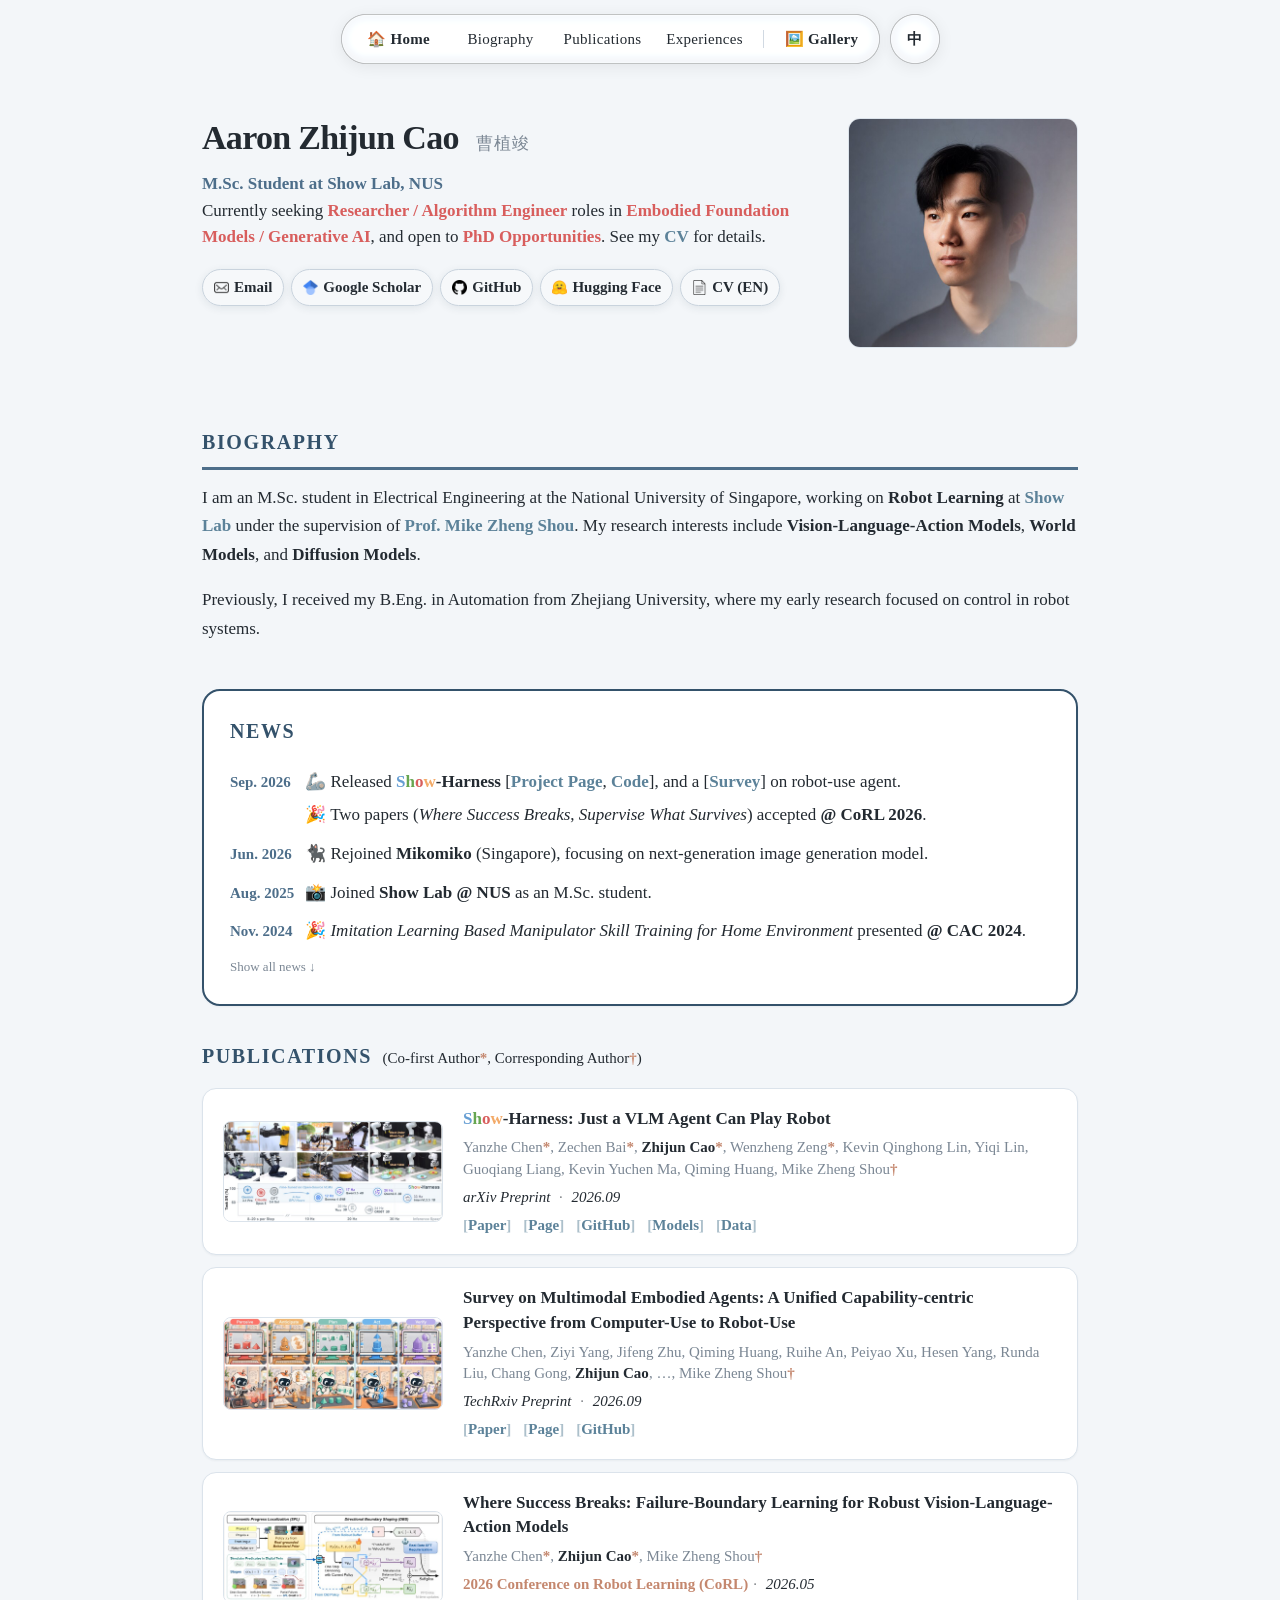
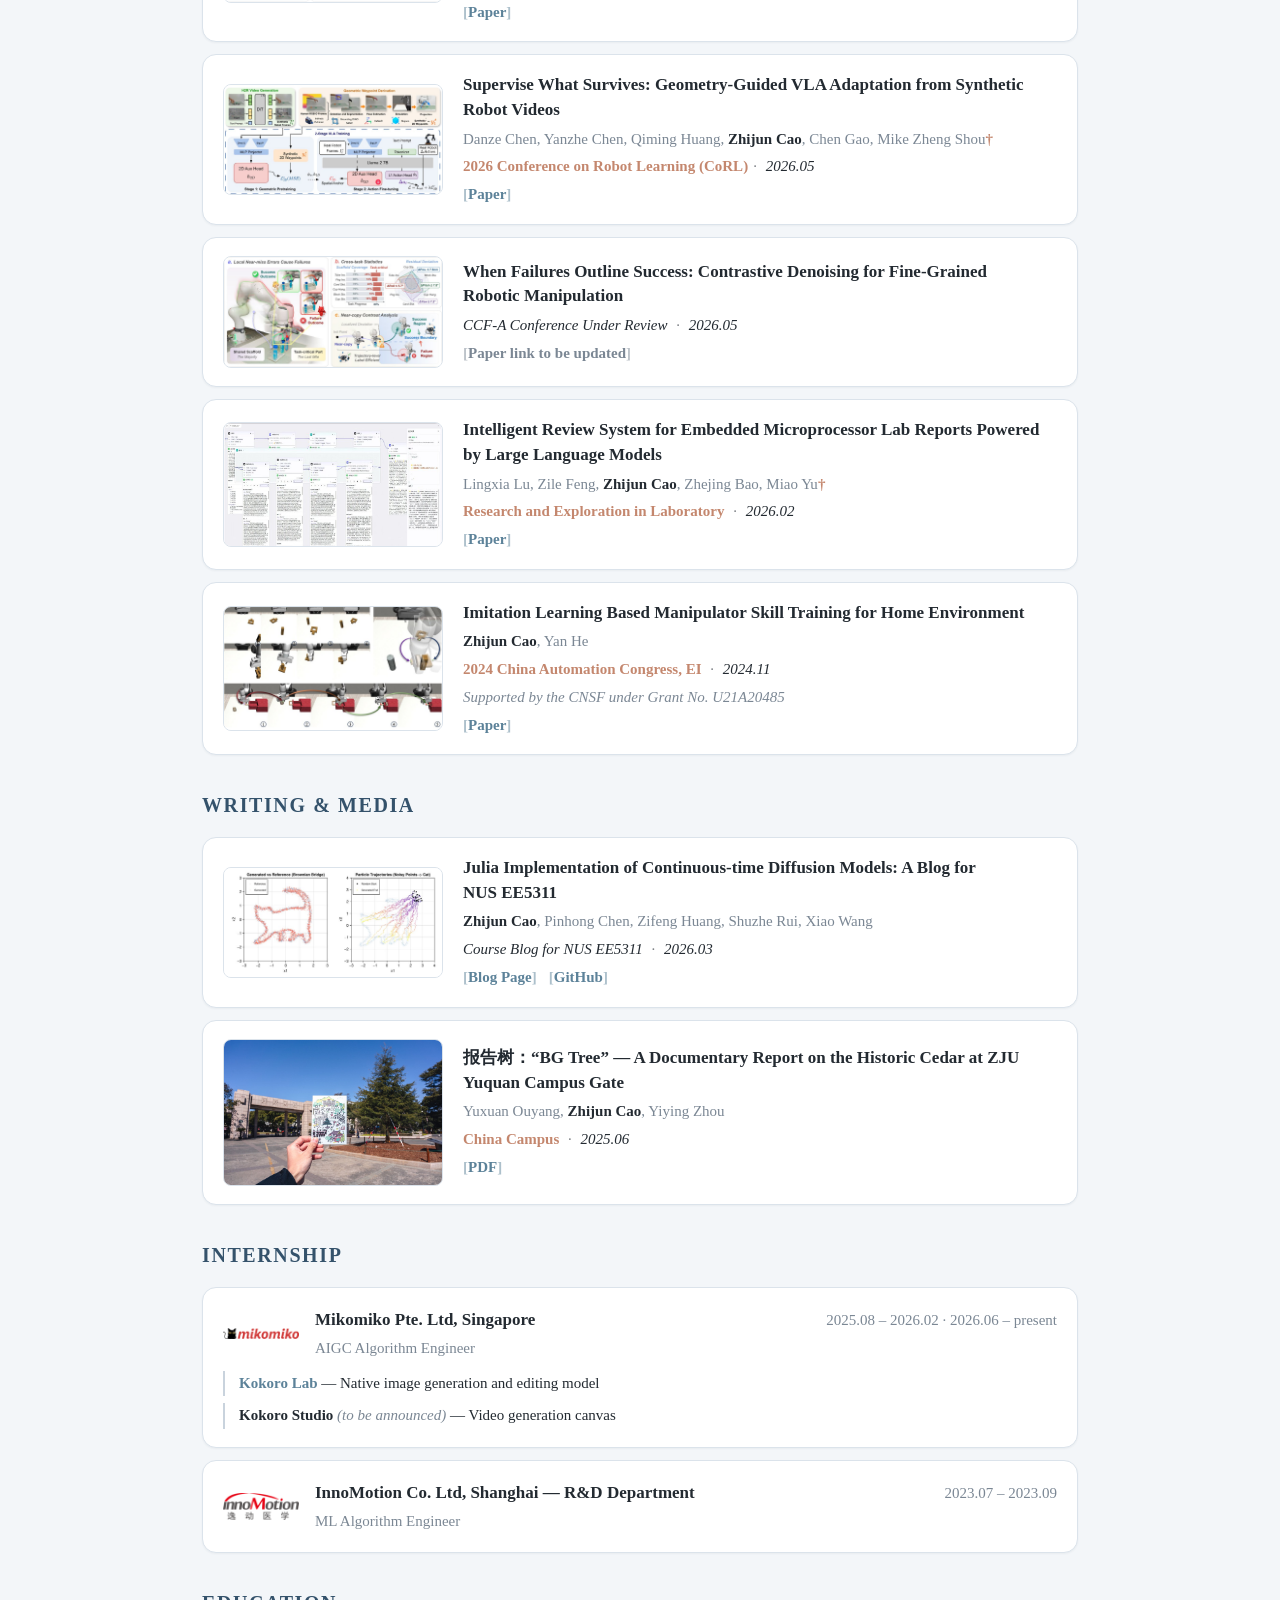
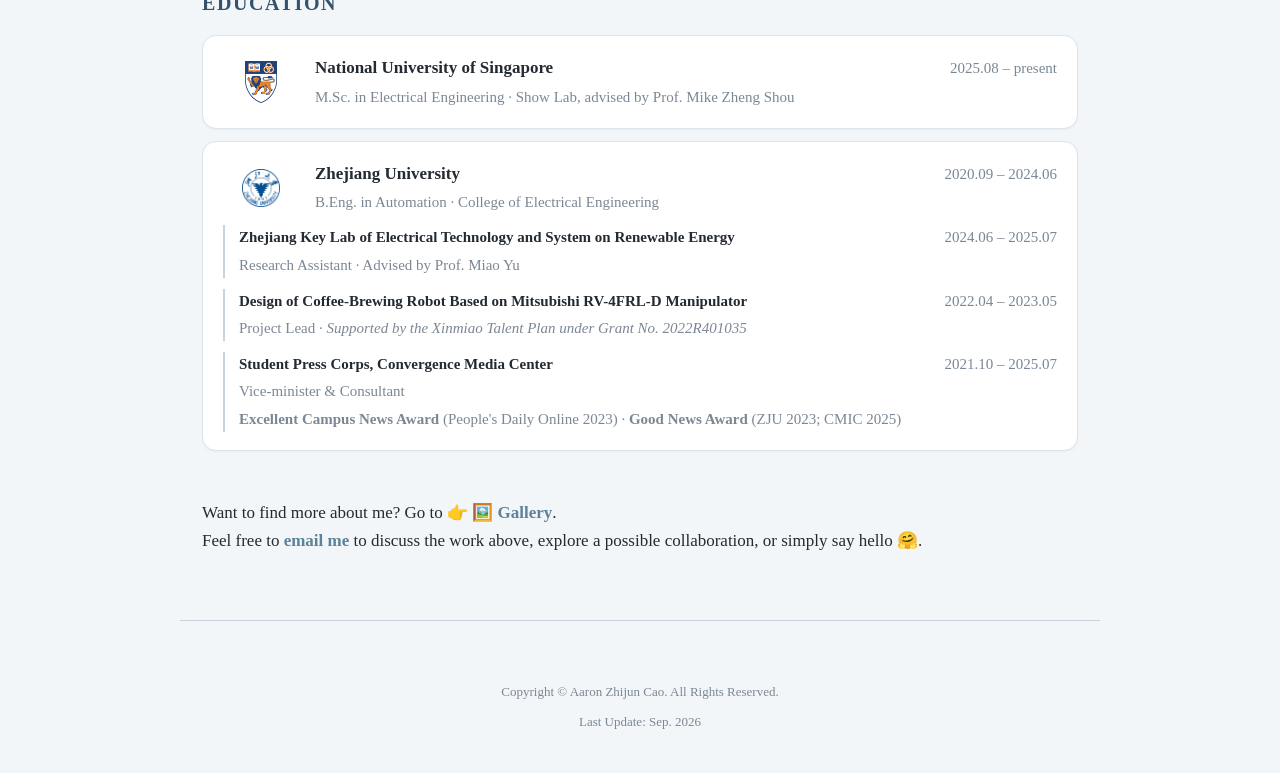
==== index.html @ da287f5f "Tilt gallery photos and the avatar towards the pointer on hover Hovering a marquee photo, or the ava" ====
<!DOCTYPE html>
<html lang="en">
<head>
<meta charset="utf-8">
<meta name="viewport" content="width=device-width, initial-scale=1">
<title data-i18n="home.title">Aaron Zhijun Cao</title>
<meta name="description" content="Aaron Zhijun Cao (曹植竣, caozhijun), M.Sc. student at Show Lab, NUS, working on VLA models, world models and diffusion models. 曹植竣，新加坡国立大学 Show Lab 硕士研究生，本科毕业于浙江大学。" data-i18n-content="home.description">
<meta name="author" content="Aaron Zhijun Cao">
<!-- 语言：主语言英文（<html lang>），同时声明面向中文读者 —— Bing 参考 content-language 判断
     页面语言与受众（Google 不看它）。正文里夹着的中文片段另用 lang="zh-CN" 标出。 -->
<meta http-equiv="content-language" content="en, zh-CN">

<!-- Open Graph：分享到社交平台时的预览卡片 -->
<meta property="og:type" content="profile">
<meta property="og:title" content="Aaron Zhijun Cao" data-i18n-content="home.title">
<meta property="og:description" content="Aaron Zhijun Cao (曹植竣, caozhijun), M.Sc. student at Show Lab, NUS, working on VLA models, world models and diffusion models. 曹植竣，新加坡国立大学 Show Lab 硕士研究生，本科毕业于浙江大学。" data-i18n-content="home.description">
<meta property="og:url" content="https://caozhijun.top/">
<meta property="og:image" content="https://caozhijun.top/assets/img/avatar.jpg">
<meta property="og:locale" content="en_US">
<meta property="og:locale:alternate" content="zh_CN">

<link rel="canonical" href="https://caozhijun.top/">
<link rel="icon" href="/assets/img/favicon.png?v=20261015sq192" sizes="192x192" type="image/png">
<link rel="apple-touch-icon" href="/assets/img/apple-touch-icon.png?v=20261010full">
<link rel="stylesheet" href="assets/css/style.css?v=20261016tilt">
<script src="assets/js/reveal.js?v=20261015paint"></script>


<!-- 预加载正文与标题字体：减少 FOUT（字体加载完成前后的样式跳变） -->
<link rel="preload" href="assets/fonts/Charis-400.woff2" as="font" type="font/woff2" crossorigin>

<!-- 结构化数据：WebSite 给出站点名称（Google 据此显示搜索结果里的站名），
     ProfilePage 声明这一页以一个人为主体，Person 是那个人本身。
     sameAs 把 Scholar / GitHub / LinkedIn 等身份关联到同一实体；
     alternateName 保留中文名、拼音和曾用排列，帮助搜索引擎关联同一人的不同姓名。 -->
<script type="application/ld+json">
{
  "@context": "https://schema.org",
  "@graph": [
    {
      "@type": "WebSite",
      "@id": "https://caozhijun.top/#website",
      "url": "https://caozhijun.top/",
      "name": "Aaron Zhijun Cao",
      "alternateName": ["曹植竣", "caozhijun", "Zhijun Cao", "Aaron Cao", "Cao Zhijun Aaron", "caozhijun.top"],
      "inLanguage": ["en", "zh-CN"]
    },
    {
      "@type": "ProfilePage",
      "@id": "https://caozhijun.top/#profile",
      "url": "https://caozhijun.top/",
      "name": "Aaron Zhijun Cao",
      "inLanguage": ["en", "zh-CN"],
      "isPartOf": { "@id": "https://caozhijun.top/#website" },
      "mainEntity": { "@id": "https://caozhijun.top/#person" }
    },
    {
      "@type": "Person",
      "@id": "https://caozhijun.top/#person",
      "name": "Aaron Zhijun Cao",
      "alternateName": ["曹植竣", "caozhijun", "Zhijun Cao", "Aaron Cao", "Cao Zhijun Aaron"],
      "url": "https://caozhijun.top/",
      "image": "https://caozhijun.top/assets/img/avatar.jpg",
      "email": "mailto:aaroncaozj@gmail.com",
      "jobTitle": "M.Sc. Student in Electrical Engineering",
      "affiliation": {
        "@type": "CollegeOrUniversity",
        "name": "National University of Singapore",
        "alternateName": "新加坡国立大学",
        "department": "Show Lab, College of Design and Engineering"
      },
      "alumniOf": {
        "@type": "CollegeOrUniversity",
        "name": "Zhejiang University",
        "alternateName": "浙江大学"
      },
      "knowsAbout": [
        "Diffusion Models",
        "Vision-Language-Action Models",
        "World Models",
        "Robot Policy Learning",
        "Multimodal Generation"
      ],
      "sameAs": [
        "https://scholar.google.com/citations?user=HPWngY4AAAAJ",
        "https://github.com/AaronCaoZJ",
        "https://www.linkedin.com/in/aaron-cao-zhijun/",
        "https://huggingface.co/aaroncaozj"
      ]
    }
  ]
}
</script>
<script src="assets/js/i18n.js?v=20261011xinmiao" defer></script>
<script src="assets/js/nav.js?v=20261015blur" defer></script>
<script src="assets/js/glass.js?v=20261015late" defer></script>
</head>
<body>

<nav class="nav" aria-label="Main navigation" data-i18n-aria-label="nav.label">
  <div class="wrap">
    <a href="index.html" data-i18n="nav.home">🏠 Home</a>
    <a href="#biography" data-i18n="nav.biography">Biography</a>
    <a href="#publications" data-i18n="nav.publications">Publications</a>
    <a href="#internship" data-i18n="nav.experiences">Experiences</a>
    <span class="nav-divider" aria-hidden="true"></span>
    <a href="/gallery/" data-i18n="nav.gallery">🖼️ Gallery</a>
  </div>
  <button class="language-toggle" type="button" aria-label="切换到中文" title="切换到中文" lang="zh-CN" hidden>中</button>
</nav>

<main class="wrap">

  <!-- ============ 头部名片 ============ -->
  <header class="hero">
    <div>
      <h1 class="rise" data-i18n="hero.name">Aaron Zhijun Cao <span class="cn" lang="zh-CN">曹植竣</span></h1>
      <div class="role rise" data-i18n="hero.role">M.Sc. Student at Show Lab, NUS</div>
      <p class="affil rise" data-i18n="hero.opportunities">Currently seeking <strong>Researcher / Algorithm Engineer</strong> roles in <strong>Embodied Foundation Models / Generative AI</strong>, and open to <strong>PhD Opportunities</strong>. See my <a href="/assets/pdf/CV_ZhijunCao.pdf?v=202610111601">CV</a> for details.</p>


      <div class="links rise">
        <!-- 邮箱：鼠标悬停时下面弹出一个小浮层，样子和这一排入口一样，显示地址、可以一键复制；
             点击仍是 mailto。.copy-tip 是指向入口的小尖角，也垫住入口与浮层之间那条缝。
             两者都标了 data-lg-skip：不进导航玻璃的截图，里面的文字变了也不触发重截 -->
        <span class="mailbox">
          <a href="mailto:aaroncaozj@gmail.com" data-i18n="contact.email">
            <img src="assets/img/icon/email.png" alt="" width="15" height="15">Email
          </a>
          <span class="copy-tip" aria-hidden="true" data-lg-skip></span>
          <span class="copy-pop" role="group" aria-label="Email address" data-i18n-aria-label="mail.label" data-lg-skip>
            <span class="addr">aaroncaozj@gmail.com</span>
            <button type="button" data-copy data-i18n="mail.copy">Copy</button>
          </span>
        </span>
        <a href="https://scholar.google.com/citations?hl=en&amp;user=HPWngY4AAAAJ" data-i18n="contact.scholar">
          <img src="assets/img/icon/googlescholar.png" alt="" width="15" height="15">Google Scholar
        </a>
        <a href="https://github.com/AaronCaoZJ">
          <img src="assets/img/icon/github.png" alt="" width="15" height="15">GitHub
        </a>
        <a href="https://huggingface.co/aaroncaozj">
          <img src="assets/img/icon/huggingface.png" alt="" width="15" height="15">Hugging Face
        </a>
        <!-- 暂时隐藏 LinkedIn / Instagram。lbreak 一并注释：它原本把七个入口锁成
             4 + 3 两行，只留它的话第二行就剩 CV 孤零零一个。整段取消注释即可恢复原样。
        <span class="lbreak" aria-hidden="true"></span>
        <a href="https://www.linkedin.com/in/aaron-cao-zhijun/">
          <img src="assets/img/icon/linkedin.png" alt="" width="15" height="15">LinkedIn
        </a>
        <a href="https://www.instagram.com/aaron_caozj/">
          <img src="assets/img/icon/instagram.png" alt="" width="15" height="15">Instagram
        </a>
        -->
        <a href="assets/pdf/CV_ZhijunCao.pdf?v=202610111601" data-i18n="contact.cv">
          <img src="assets/img/icon/cv.png" alt="" width="15" height="15">
          CV (EN)
        </a>
      </div>
    </div>

    <div class="avatar-wrap" id="avatarFx" title="Click to re-run the denoising" data-i18n-title="avatar.replay">
      <img class="avatar" src="assets/img/avatar.jpg" alt="Aaron Zhijun Cao" width="230" height="230" data-i18n-alt="avatar.name">
      <canvas class="avatar-fx" width="460" height="460" aria-hidden="true" data-lg-skip></canvas>
    </div>
  </header>

  <!-- ============ Biography ============ -->
  <section id="biography">
    <h2 class="rise" data-i18n="section.biography">Biography</h2>
    <p class="rise" data-i18n="bio.current">I am an M.Sc. student in Electrical Engineering at the National University of Singapore, working on <strong>Robot Learning</strong> at <a href="https://github.com/showlab">Show Lab</a> under the supervision of <a href="https://sites.google.com/view/showlab">Prof. Mike Zheng Shou</a>. My research interests include <strong>Vision-Language-Action Models</strong>, <strong>World Models</strong>, and <strong>Diffusion Models</strong>.</p>
    <p class="rise" data-i18n="bio.previous">Previously, I received my B.Eng. in Automation from Zhejiang University, where my early research focused on control in robot systems.</p>
  </section>

  <!-- ============ News ============ -->
  <section class="info-block rise" id="news">
    <h2 data-i18n="section.news">News</h2>
    <ul class="news">
      <li><time datetime="2026-09" data-i18n="news.date0">Sep. 2026</time><div>
        <p data-i18n="news.item0">🦾 Released <strong><span class="shx"><span>S</span><span>h</span><span>o</span><span>w</span></span>-Harness</strong> [<a href="https://showlab.github.io/Show-Harness/">Project Page</a>, <a href="https://github.com/showlab/Show-Harness">Code</a>], and a [<a href="https://github.com/showlab/Awesome-Multimodal-Embodied-Agent/blob/main/assets/SURVEY_Multimodal_Embodied_Agent.pdf">Survey</a>] on robot-use agent.</p>
        <p data-i18n="news.item1">🎉 Two papers (<em>Where Success Breaks</em>, <em>Supervise What Survives</em>) accepted <strong>@ CoRL 2026</strong>.</p>
      </div></li>
      <li><time datetime="2026-06" data-i18n="news.date1">Jun. 2026</time><div>
        <p data-i18n="news.item2">🐈‍⬛ Rejoined <strong>Mikomiko</strong> (Singapore), focusing on next-generation image generation model.</p>
      </div></li>
      <li><time datetime="2025-08" data-i18n="news.date2">Aug. 2025</time><div>
        <p data-i18n="news.item3">📸 Joined <strong>Show Lab @ NUS</strong> as an M.Sc. student.</p>
      </div></li>
      <li><time datetime="2024-11" data-i18n="news.date3">Nov. 2024</time><div>
        <p data-i18n="news.item4">🎉 <em>Imitation Learning Based Manipulator Skill Training for Home Environment</em> presented <strong>@ CAC 2024</strong>.</p>
      </div></li>
      <li class="news-hidden" hidden><time datetime="2024-06" data-i18n="news.date4">Jun. 2024</time><div>
        <p data-i18n="news.item5">🎓 Graduated from <strong>Zhejiang University</strong> with a bachelor's degree in Automation.</p>
      </div></li>
    </ul>
    <button class="news-more" id="newsMore" type="button" aria-expanded="false">Show all news ↓</button>
  </section>

  <!-- ============ Publications ============ -->
  <section id="publications">
    <h2 class="rise" data-i18n="section.publications">Publications <span class="cofirst">(Co-first Author<span class="star">*</span>, Corresponding Author<span class="star">†</span>)</span></h2>

    <article class="pub rise">
      <div class="thumb">
        <video class="thumb-video" src="assets/video/showharness-demo.mp4"
               poster="assets/img/pub/pub-showharness.jpg"
               muted loop playsinline preload="none"
               aria-label="Show-Harness demo" data-i18n-aria-label="video.demo"></video>
      </div>
      <div>
        <h3 data-i18n="paper.title0"><span class="shx"><span>S</span><span>h</span><span>o</span><span>w</span></span>-Harness: Just a VLM Agent Can Play Robot</h3>
        <p class="authors">
          <!-- <a href="https://chenanno.github.io/"> -->Yanzhe Chen<!-- </a> --><span class="star">*</span>,
          <!-- <a href="https://www.baizechen.site/"> -->Zechen Bai<!-- </a> --><span class="star">*</span>,
          <span class="me">Zhijun Cao</span><span class="star">*</span>,
          <!-- <a href="https://wenzhengzeng.github.io/"> -->Wenzheng Zeng<!-- </a> --><span class="star">*</span>,
          <!-- <a href="https://qhlin.me/"> -->Kevin Qinghong Lin<!-- </a> -->,
          <!-- <a href="https://linyq17.github.io/"> -->Yiqi Lin<!-- </a> -->,
          <!-- <a href="https://ethanliang99.github.io/"> -->Guoqiang Liang<!-- </a> -->,
          <!-- <a href="https://kevinskwk.github.io/"> -->Kevin Yuchen Ma<!-- </a> -->,
          <!-- <a href="https://github.com/ceilingFan456/"> -->Qiming Huang<!-- </a> -->,
          Mike Zheng Shou<span class="star">†</span>
        </p>
        <p class="venue" data-i18n="paper.venue0">arXiv Preprint <span class="dot">·</span> 2026.09</p>
        <div class="tags">
          <a href="https://arxiv.org/abs/2609.10522" data-i18n="link.paper">Paper</a>
          <a href="https://showlab.github.io/Show-Harness/" data-i18n="link.page">Page</a>
          <a href="https://github.com/showlab/Show-Harness" data-gh-stars="showlab/Show-Harness">GitHub</a>
          <a href="https://huggingface.co/showlab/ShowHarness-VLMs" data-i18n="link.models">Models</a>
          <a href="https://huggingface.co/showlab/ShowHarness-Data" data-i18n="link.data">Data</a>
        </div>
      </div>
    </article>

    <article class="pub rise">
      <div class="thumb"><img src="assets/img/pub/pub-papav.jpg" width="900" height="375" alt="" loading="lazy"></div>
      <div>
        <h3 data-i18n="paper.title1">Survey on Multimodal Embodied Agents: A Unified Capability-centric Perspective from Computer-Use to Robot-Use</h3>
        <p class="authors">
          Yanzhe Chen,
          <!-- <a href="https://ziyi510.github.io/"> -->Ziyi Yang<!-- </a> -->,
          <!-- <a href="https://github.com/ZEN-Weiss1984"> -->Jifeng Zhu<!-- </a> -->,
          <!-- <a href="https://github.com/ceilingFan456/"> -->Qiming Huang<!-- </a> -->,
          <!-- <a href="https://andy4evertot1.github.io/anruihe/"> -->Ruihe An<!-- </a> -->,
          <!-- <a href="https://github.com/xupeiyao-dev"> -->Peiyao Xu<!-- </a> -->,
          <!-- <a href="https://academic.hesenyang-ethan.com/"> -->Hesen Yang<!-- </a> -->,
          <!-- <a href="https://github.com/Jackupjcup"> -->Runda Liu<!-- </a> -->,
          <!-- <a href="https://github.com/seizethe-day"> -->Chang Gong<!-- </a> -->,
          <span class="me">Zhijun Cao</span>,
          …,
          <!-- 省略的作者（删掉这段注释的首尾即可恢复）：
          Zechen Bai,
          Wenzheng Zeng,
          Yiqi Lin,
          Guoqiang Liang,
          Kevin Yuchen Ma,
          Kevin Qinghong Lin,
          -->
          Mike Zheng Shou<span class="star">†</span>
        </p>
        <p class="venue" data-i18n="paper.venue1">TechRxiv Preprint <span class="dot">·</span> 2026.09</p>
        <div class="tags">
          <a href="https://doi.org/10.6084/m9.figshare.33529048" data-i18n="link.paper">Paper</a>
          <a href="https://showlab.github.io/Awesome-Multimodal-Embodied-Agent" data-i18n="link.page">Page</a>
          <a href="https://github.com/showlab/Awesome-Multimodal-Embodied-Agent">GitHub</a>
        </div>
      </div>
    </article>

    <article class="pub rise">
      <div class="thumb"><img src="assets/img/pub/pub-dls.jpg" width="900" height="374" alt="" loading="lazy"></div>
      <div>
        <h3 data-i18n="paper.title2">Where Success Breaks: Failure-Boundary Learning for Robust Vision-Language-Action Models</h3>
        <p class="authors">Yanzhe Chen<span class="star">*</span>,
          <span class="me">Zhijun Cao</span><span class="star">*</span>,
          Mike Zheng Shou<span class="star">†</span>
        </p>
        <p class="venue" data-i18n="paper.venue2"><b>2026 Conference on Robot Learning (CoRL)</b><span class="dot">·</span> 2026.05</p>
        <div class="tags">
          <a href="https://arxiv.org/abs/2609.06114" data-i18n="link.paper">Paper</a>
        </div>
      </div>
    </article>

    <article class="pub rise">
      <div class="thumb"><img src="assets/img/pub/pub-gra.jpg" width="900" height="447" alt="" loading="lazy"></div>
      <div>
        <h3 data-i18n="paper.title3">Supervise What Survives: Geometry-Guided VLA Adaptation from Synthetic Robot Videos</h3>
        <p class="authors">
          <!-- <a href="https://danzechen.world/"> -->Danze Chen<!-- </a> -->,
          Yanzhe Chen, Qiming Huang, <span class="me">Zhijun Cao</span>, Chen Gao, Mike Zheng Shou<span class="star">†</span>
        </p>
        <p class="venue" data-i18n="paper.venue3"><b>2026 Conference on Robot Learning (CoRL)</b><span class="dot">·</span> 2026.05</p>
        <div class="tags">
          <a href="https://arxiv.org/abs/2606.24448" data-i18n="link.paper">Paper</a>
        </div>
      </div>
    </article>

    <article class="pub rise">
      <div class="thumb"><img src="assets/img/pub/pub-face.jpg" width="900" height="456" alt="" loading="lazy"></div>
      <div>
        <h3 data-i18n="paper.title4">When Failures Outline Success: Contrastive Denoising for Fine-Grained Robotic Manipulation</h3>        <p class="venue" data-i18n="paper.venue4">CCF-A Conference Under Review <span class="dot">·</span> 2026.05</p>
        <div class="tags"><span data-i18n="paper.pending">Paper link to be updated</span></div>
      </div>
    </article>

    <article class="pub rise">
      <div class="thumb"><img src="assets/img/pub/pub-llmgrade.jpg" width="720" height="405" alt="" loading="lazy"></div>
      <div>
        <h3 data-i18n="paper.title5">Intelligent Review System for Embedded Microprocessor Lab Reports Powered by Large Language Models</h3>
        <p class="authors"><!-- <a href="https://xplorestaging.ieee.org/author/37085709926"> -->Lingxia Lu<!-- </a> -->, Zile Feng, <span class="me">Zhijun Cao</span>, Zhejing Bao, <!-- <a href="https://xplorestaging.ieee.org/author/37534419800"> -->Miao Yu<!-- </a> --><span class="star">†</span></p>
        <p class="venue" data-i18n="paper.venue5"><b>Research and Exploration in Laboratory</b> <span class="dot">·</span> 2026.02</p>
        <div class="tags">
          <a href="https://kns.cnki.net/kcms2/article/abstract?v=lLcTIqQqO-1HFlwhazrYORVIuJ6f29rxJu-NYQ1_NQq7W4PP2ng1B5AhxyGgdGkoSR_0pil0U1Rf5kFld7U63LA2w33ohXoNSeqNrLe5iPhvzZ2vzHViHFEmvX66rM07WMbHwbi_QYKm2EsfPc9itQ12nhAjd3w7&amp;uniplatform=NZKPT" data-i18n="link.paper">Paper</a>
        </div>
      </div>
    </article>

    <article class="pub rise">
      <div class="thumb"><img src="assets/img/pub/pub-cac.jpg" width="900" height="508" alt="" loading="lazy"></div>
      <div>
        <h3 data-i18n="paper.title6">Imitation Learning Based Manipulator Skill Training for Home Environment</h3>
        <p class="authors"><span class="me">Zhijun Cao</span>, <!-- <a href="https://ieeexplore.ieee.org/author/37288328000"> -->Yan He<!-- </a> --></p>
        <p class="venue" data-i18n="paper.venue6"><b>2024 China Automation Congress, EI</b> <span class="dot">·</span> 2024.11</p>
        <p class="note" data-i18n="paper.funding">Supported by the CNSF under Grant No. U21A20485</p>
        <div class="tags">
          <a href="https://ieeexplore.ieee.org/abstract/document/10865776" data-i18n="link.paper">Paper</a>
        </div>
      </div>
    </article>
  </section>

  <!-- ============ Writing & Media ============ -->
  <section id="writing">
    <h2 class="rise" data-i18n="section.writing">Writing &amp; Media</h2>

    <article class="pub rise">
      <div class="thumb"><img src="assets/img/write/write-juliadiffusion.jpg" width="900" height="450" alt="" loading="lazy"></div>
      <div>
        <h3 data-i18n="writing.diffusion">Julia Implementation of Continuous-time Diffusion Models: A Blog for NUS EE5311</h3>
        <p class="authors"><span class="me">Zhijun Cao</span>, Pinhong Chen, Zifeng Huang, Shuzhe Rui, Xiao Wang</p>
        <p class="venue" data-i18n="writing.course">Course Blog for NUS EE5311 <span class="dot">·</span> 2026.03</p>
        <div class="tags">
          <a href="https://diffusion.kowyo.workers.dev/posts/ddpms-to-continus-time-diffusions/" data-i18n="link.blogpage">Blog Page</a>
          <a href="https://github.com/AaronCaoZJ/julia-diffusion">GitHub</a>
        </div>
      </div>
    </article>

    <article class="pub rise">
      <div class="thumb"><img src="assets/img/write/write-bgtree.jpg?v=202609291444" width="1280" height="854" alt="" loading="lazy"></div>
      <div>
        <h3 data-i18n="writing.tree">报告树：“BG Tree” — A Documentary Report on the Historic Cedar at ZJU Yuquan Campus Gate</h3>
        <p class="authors">Yuxuan Ouyang, <span class="me">Zhijun Cao</span>, Yiying Zhou</p>
        <p class="venue" data-i18n="writing.magazine"><b>China Campus</b> <span class="dot">·</span> 2025.06</p>
        <div class="tags">
          <a href="assets/pdf/BGTree_ChinaCampus_2025.pdf?v=202609291444">PDF</a>
        </div>
      </div>
    </article>
  </section>

  <!-- ============ Internship ============ -->
  <section id="internship">
    <h2 class="rise" data-i18n="section.internship">Internship</h2>

    <div class="item rise">
      <div class="ilogo"><img src="assets/img/logo/mikomiko.png" width="160" height="23" alt="" loading="lazy"></div>
      <div class="ihead">
      <div class="row">
        <span class="t" data-i18n="internship.mikomiko">Mikomiko Pte. Ltd, Singapore</span>
        <span class="d" data-i18n="internship.dates">2025.08&nbsp;–&nbsp;2026.02 · 2026.06&nbsp;–&nbsp;present</span>
      </div>
      <div class="s" data-i18n="internship.ai">AIGC Algorithm Engineer</div>
      </div>
      <div class="irest">
      <div class="plist">
        <div class="prow" data-i18n="internship.lab"><a href="https://kokorolab.net/en/home"><strong>Kokoro Lab</strong></a>
          — Native image generation and editing model</div>
        <div class="prow" data-i18n="internship.studio"><strong>Kokoro Studio</strong> <span class="pst">(to be announced)</span>
          — Video generation canvas</div>
      </div>
      <!-- <ul>
        <li>Main work focusing on the inference efficiency and diffusion distillation of any-to-any models.</li>
      </ul> -->
      </div>
    </div>

    <div class="item rise">
      <div class="ilogo"><img src="assets/img/logo/innomotion.png" width="160" height="58" alt="" loading="lazy"></div>
      <div class="ihead">
      <div class="row">
        <span class="t" data-i18n="internship.innomotion">InnoMotion Co. Ltd, Shanghai — R&amp;D Department</span>
        <span class="d">2023.07 – 2023.09</span>
      </div>
      <div class="s" data-i18n="internship.ml">ML Algorithm Engineer</div>
      </div>
    </div>
  </section>

  <!-- ============ Education ============ -->
  <section id="education">
    <h2 class="rise" data-i18n="section.education">Education</h2>

    <div class="item rise">
      <div class="ilogo"><img src="assets/img/logo/nus.png" width="125" height="160" alt="" loading="lazy"></div>
      <div class="ihead">
      <div class="row">
        <span class="t" data-i18n="education.title0">National University of Singapore</span>
        <span class="d" data-i18n="education.current">2025.08 – present</span>
      </div>
      <div class="s" data-i18n="education.detail0">M.Sc. in Electrical Engineering · Show Lab, advised by Prof. Mike Zheng Shou</div>
      </div>
    </div>

    <div class="item rise">
      <div class="ilogo"><img src="assets/img/logo/zju.png" width="160" height="160" alt="" loading="lazy"></div>
      <div class="ihead">
      <div class="row">
        <span class="t" data-i18n="education.title1">Zhejiang University</span>
        <span class="d">2020.09 – 2024.06</span>
      </div>
      <div class="s" data-i18n="education.detail1">B.Eng. in Automation · College of Electrical Engineering</div>
      </div>
      <div class="irest">
      <div class="plist">
        <div class="pitem">
          <div class="row">
            <span class="t" data-i18n="education.title2">Zhejiang Key Lab of Electrical Technology and System on Renewable Energy</span>
            <span class="d">2024.06 – 2025.07</span>
          </div>
          <div class="s" data-i18n="education.detail2">Research Assistant · Advised by Prof. Miao Yu</div>
        </div>
        <div class="pitem">
          <div class="row">
            <span class="t" data-i18n="education.title4">Design of Coffee-Brewing Robot Based on Mitsubishi RV-4FRL-D Manipulator</span>
            <span class="d">2022.04 – 2023.05</span>
          </div>
          <div class="s" data-i18n="education.detail5">Project Lead · <em>Supported by the Xinmiao Talent Plan under Grant No. 2022R401035</em></div>
        </div>
        <div class="pitem">
          <div class="row">
            <span class="t" data-i18n="education.title3">Student Press Corps, Convergence Media Center</span>
            <span class="d">2021.10 – 2025.07</span>
          </div>
          <div class="s" data-i18n="education.detail3">Vice-minister &amp; Consultant</div>
          <div class="s" data-i18n="education.detail4"><strong>Excellent Campus News Award</strong> (People's Daily Online 2023)
            · <strong>Good News Award</strong> (ZJU 2023; CMIC 2025)</div>
        </div>
      </div>
      </div>
    </div>
  </section>

  <!-- ============ Projects（暂时隐藏；咖啡冲煮机器人项目已列在 Education 的浙大条目下）============ -->
  <!-- <section id="projects">
    <h2 class="rise">Projects</h2>

    <div class="item rise">
      <div class="row">
        <span class="t">Teaching Robots “What Not to Do”: Improving VLA Robustness with Negative Demonstrations</span>
        <span class="d">2025.09 – 2026.04</span>
      </div>
      <div class="s">Individual Project for NUS EE5003</div>
    </div>
  </section> -->

  <!-- ============ Opportunities ============ -->
  <section id="collaboration">
    <p class="rise" data-i18n="contact.invitation">
      Want to find more about me? Go to 👉 <a href="/gallery/"><strong>🖼️ Gallery</strong></a>.<br>
      Feel free to <a href="mailto:aaroncaozj@gmail.com">email me</a> to discuss the work above,
      explore a possible collaboration, or simply say hello 🤗.
    </p>
  </section>

  <!-- ============ Visitors ============ -->
  <!-- 整段带 hidden，由 worldmap.js 在建好之后移除：
       脚本挂了或接口无数据时，这一节连同它的留白一起不出现。 -->
  <section id="visitors" hidden>
    <div class="vmap rise" id="visitorMap"></div>
  </section>

</main>

<footer class="wrap">
  <span data-i18n="footer.copyright">Copyright © Aaron Zhijun Cao. All Rights Reserved.</span>
  <span data-i18n="footer.updated">Last Update: Sep. 2026</span>
</footer>

<script>
/* 论文卡片里的视频：滚进视口才开始播，滚出就暂停。
   preload="none" 让它在此之前完全不占带宽 —— 首页七张卡片，
   若都预加载会白白吃掉几 MB。
   尊重"减少动态效果"：那种情况下只留 poster 静帧，并给出播放控件。 */
(function () {
  var vids = document.querySelectorAll('.thumb-video');
  if (!vids.length) return;

  if (window.matchMedia && window.matchMedia('(prefers-reduced-motion: reduce)').matches) {
    [].forEach.call(vids, function (v) { v.controls = true; });
    return;
  }
  if (!('IntersectionObserver' in window)) return;

  var io = new IntersectionObserver(function (entries) {
    entries.forEach(function (e) {
      // 浏览器不许自动播放时（如 iPhone 开着低电量模式）给出播放控件，至少能手动点开
      if (e.isIntersecting) { e.target.play().catch(function (err) { if (err && err.name === 'NotAllowedError') e.target.controls = true; }); }
      else { e.target.pause(); }
    });
  }, { threshold: 0.25 });

  [].forEach.call(vids, function (v) { io.observe(v); });
})();
</script>

<script>
/* 邮箱入口：鼠标悬停（或键盘聚焦）时在下面弹出小浮层，里面是地址和「复制」按钮；点击入口本身
   仍是原来的 mailto。鼠标一离开就收起，不停留 —— 入口和浮层之间那条缝由 .copy-tip 垫着（它和浮层
   一样宽，只在打开时接鼠标），所以从入口往下划到浮层上不算离开。
   复制成功后按钮变成「已复制」，过一会儿变回来。按 Esc 也收起。
   没有悬停的设备（手机）不弹：点一下就是写邮件，长按链接系统自带复制 */
(function () {
  var box = document.querySelector('.mailbox');
  if (!box || !window.matchMedia || !matchMedia('(hover: hover)').matches) return;
  var link = box.querySelector('a'), pop = box.querySelector('.copy-pop'), copy = pop.querySelector('[data-copy]');
  var addr = pop.querySelector('.addr').textContent.trim(), doneT = 0;
  function zh() { return document.documentElement.lang === 'zh-CN'; }
  function reset() {
    clearTimeout(doneT);
    copy.classList.remove('done');
    copy.textContent = zh() ? '复制' : 'Copy';
  }
  function show() {
    // 浮层与入口左右居中对齐；窗口窄、左边放不下时贴着窗口左缘留 8px，尖角仍对准入口正中。
    // 垫缝的那一条（.copy-tip）与浮层同宽、同位置
    var half = link.offsetWidth / 2, left = half - pop.offsetWidth / 2;
    left = Math.max(left, 8 - box.getBoundingClientRect().left);
    box.style.setProperty('--px', left + 'px');
    box.style.setProperty('--pw', pop.offsetWidth + 'px');
    box.style.setProperty('--ax', half - left + 'px');
    box.classList.add('open'); pop.classList.add('on');
  }
  function hide() { box.classList.remove('open'); pop.classList.remove('on'); reset(); }
  function copied() {
    copy.classList.add('done');
    copy.textContent = zh() ? '已复制 ✓' : 'Copied ✓';
    clearTimeout(doneT);
    doneT = setTimeout(reset, 1600);
  }
  function legacyCopy() {                       // 没有剪贴板接口的旧浏览器
    var t = document.createElement('textarea');
    t.value = addr; t.setAttribute('readonly', '');
    t.style.cssText = 'position:fixed;left:-99px;top:0;opacity:0';
    document.body.appendChild(t); t.select();
    try { if (document.execCommand('copy')) copied(); } catch (e) {}
    document.body.removeChild(t);
  }
  box.addEventListener('mouseenter', show);
  box.addEventListener('mouseleave', hide);
  box.addEventListener('focusin', show);
  box.addEventListener('focusout', function (e) { if (!box.contains(e.relatedTarget)) hide(); });
  copy.addEventListener('click', function () {
    if (navigator.clipboard && navigator.clipboard.writeText) navigator.clipboard.writeText(addr).then(copied, legacyCopy);
    else legacyCopy();
  });
  document.addEventListener('keydown', function (e) { if (e.key === 'Escape') hide(); });
  document.addEventListener('languagechange', function () { if (!copy.classList.contains('done')) reset(); });
})();

// News 展开
(function () {
  var btn = document.getElementById('newsMore');
  function updateLabel() {
    var open = btn.getAttribute('aria-expanded') === 'true';
    var chinese = document.documentElement.lang === 'zh-CN';
    btn.textContent = chinese ? (open ? '收起动态 ↑' : '展开全部动态 ↓')
                             : (open ? 'Show less ↑' : 'Show all news ↓');
  }
  document.addEventListener('languagechange', updateLabel);
  btn.addEventListener('click', function () {
    var hidden = document.querySelectorAll('.news-hidden');
    var open = !hidden[0].hidden;
    for (var i = 0; i < hidden.length; i++) hidden[i].hidden = open;
    btn.setAttribute('aria-expanded', String(!open));
    updateLabel();
  });
})();
</script>

<script>
/* ------------------------------------------------------------------
   头像入场动效：latent diffusion + rectified flow 的视觉复刻。

   路径用 rectified flow 的直线插值（SD3 / Flux 的做法）：
       x_t = (1 - t) * x_0 + t * eps,   t: 1 -> 0
   这恰好就是 canvas 的 alpha 合成公式，于是整段可以纯靠
   globalAlpha + drawImage 完成，走 GPU，不必逐像素读写，
   也就不受 tainted canvas 的跨源限制。
   （DDPM 是球面路径 sqrt(abar)*x0 + sqrt(1-abar)*eps，
     系数平方和为 1，那个就必须逐像素算了。）

   噪声不在像素空间采样，而是先在低分辨率“latent”上生成，
   再由 drawImage 平滑上采样 —— 模拟 VAE 解码，得到块状而非
   针尖状的颗粒。

   关键点：混合进去的不是成品图，而是随 t 变化的“当前预测”
   x_hat_0(t)。真实采样跑的是反向过程，早期模型只能给出粗糙
   模糊、细节尚不存在的估计；若始终拿成品图去混噪声，得到的
   只是前向加噪的倒放 —— 看上去像给照片盖了层噪声，而不是
   把照片一点点生成出来。这里用降采样再上采样来模拟受 latent
   分辨率限制的预测，并让饱和度、对比度一同从低到高恢复。
------------------------------------------------------------------ */
(function () {
  var wrap = document.getElementById('avatarFx');
  if (!wrap) return;
  var img    = wrap.querySelector('img');
  var canvas = wrap.querySelector('canvas');
  var ctx    = canvas.getContext('2d');
  var W = canvas.width, H = canvas.height;

  var STEPS  = 20;    // 采样步数
  var DT     = 45;    // 每步毫秒（20 x 45ms 约 0.90s）
  var COARSE = 16;    // t=1 时的 latent 下采样倍率（块最粗）
  var FINE   = 2;     // t=0 附近的下采样倍率（颗粒最细）
  var CHROMA = 0.62;  // 三通道共享分量占比，越大色块越明显
  var GAMMA  = 1.35;  // 预测清晰度的回升曲线：>1 表示结构在中段快速涌现

  if (window.matchMedia && window.matchMedia('(prefers-reduced-motion: reduce)').matches) return;

  ctx.imageSmoothingEnabled = true;
  ctx.imageSmoothingQuality = 'high';

  // 低分辨率噪声画布，充当 latent
  var nz = document.createElement('canvas');
  var nctx = nz.getContext('2d');
  // 当前步的预测图 x_hat_0(t)，同样先降到低分辨率
  var pr = document.createElement('canvas');
  var pctx = pr.getContext('2d');
  pctx.imageSmoothingEnabled = true;
  pctx.imageSmoothingQuality = 'high';

  // Box-Muller
  var spare = null;
  function gauss() {
    if (spare !== null) { var v = spare; spare = null; return v; }
    var u1 = Math.random() || 1e-9, u2 = Math.random();
    var r = Math.sqrt(-2 * Math.log(u1)), th = 2 * Math.PI * u2;
    spare = r * Math.sin(th);
    return r * Math.cos(th);
  }

  function fillLatent(t) {
    var scale = FINE + (COARSE - FINE) * t;
    var n = Math.max(2, Math.round(W / scale));
    nz.width = n; nz.height = n;                 // 改尺寸即清空
    var d = nctx.createImageData(n, n), a = d.data;
    for (var i = 0; i < a.length; i += 4) {
      // 三通道共享一部分分量，制造成片的偏色 —— latent 解码后的典型观感
      var base = gauss() * 34 * CHROMA, ind = 34 * (1 - CHROMA);
      a[i]     = 128 + base + gauss() * ind;
      a[i + 1] = 128 + base + gauss() * ind;
      a[i + 2] = 128 + base + gauss() * ind;
      a[i + 3] = 255;
    }
    nctx.putImageData(d, 0, 0);
  }

  var running = false;

  /* 当前步的预测 x_hat_0(t)：分辨率受限 + 色彩未完全恢复。
     用 GAMMA 让结构在中段快速涌现，而不是随 t 线性变清晰。 */
  function drawPred(t) {
    var q = Math.pow(t, GAMMA);
    var scale = 1 + (COARSE - 1) * q;
    var n = Math.max(2, Math.round(W / scale));
    pr.width = n; pr.height = n;
    pctx.drawImage(img, 0, 0, n, n);              // 降采样：丢掉高频细节
    ctx.filter = 'saturate(' + (1 - 0.45 * q).toFixed(3) + ') ' +
                 'contrast(' + (1 - 0.12 * q).toFixed(3) + ')';
    ctx.drawImage(pr, 0, 0, W, H);                // 上采样回画布
    ctx.filter = 'none';
  }

  function render(t) {
    fillLatent(t);
    ctx.globalAlpha = 1;
    drawPred(t);                                  // x_hat_0(t)，而非成品图
    ctx.globalAlpha = t;                          // 直线路径的 sigma
    ctx.drawImage(nz, 0, 0, W, H);                // latent 噪声，上采样时自动平滑
    ctx.globalAlpha = 1;
  }

  function play() {
    if (running || !img.naturalWidth) return;
    running = true;
    wrap.classList.add('fx-on');
    var k = 0;
    (function step() {
      render(1 - k / STEPS);
      if (k++ < STEPS) { setTimeout(step, DT); return; }
      wrap.classList.remove('fx-on');            // 淡出画布，露出原图
      running = false;
    })();
  }

  if (img.complete) play();
  else img.addEventListener('load', play);
  wrap.addEventListener('click', play);
})();

/* 头像悬停：朝指针的方向小幅转动（样式见 style.css「头像容器」），和相册的照片同一套力度。
   头像自己不动，是否悬停交给 :hover 就够了，这里只把指针在头像上的相对位置（-1 到 1）写进
   --tx / --ty；移开时去掉，由过渡平滑地转回原位。写的是行内样式，glass.js 的变化监听不把它算作
   页面内容变了，不会因此重截背景。位置用 offsetX / offsetY（头像转动之前的坐标）算，转角不会
   反过来改变位置；变化不到 0.03 不写，免得过渡一直作废重开。触屏和减少动态效果时只放大不转 */
(function () {
  var el = document.getElementById('avatarFx');
  if (!el || !window.matchMedia || !matchMedia('(hover: hover) and (pointer: fine)').matches) return;
  if (matchMedia('(prefers-reduced-motion: reduce)').matches) return;
  var raf = 0, tx = 0, ty = 0, lx = NaN, ly = NaN;
  function apply() {
    raf = 0;
    if (Math.abs(tx - lx) < .03 && Math.abs(ty - ly) < .03) return;
    lx = tx; ly = ty;
    el.style.setProperty('--tx', tx.toFixed(3));   // 右半边：右边往里退
    el.style.setProperty('--ty', ty.toFixed(3));   // 下半边：下边往里退
  }
  el.addEventListener('pointermove', function (e) {
    if (e.pointerType === 'touch') return;
    var t = e.target;                               // 指针下的是头像图片（去噪画布不接鼠标）
    tx = Math.max(-1, Math.min(1, e.offsetX / t.offsetWidth * 2 - 1));
    ty = Math.max(-1, Math.min(1, e.offsetY / t.offsetHeight * 2 - 1));
    if (!raf) raf = requestAnimationFrame(apply);
  }, { passive: true });
  el.addEventListener('pointerleave', function () {
    if (raf) { cancelAnimationFrame(raf); raf = 0; }
    lx = ly = NaN;
    el.style.removeProperty('--tx'); el.style.removeProperty('--ty');
  });
})();
</script>

<script src="assets/js/worldmap.js?v=20261001pin-blue"></script>
<script src="assets/js/ghstars.js?v=20260929zh1" defer></script>

</body>
</html>
---- assets/css/style.css ----
/* ============================================================
   Zhijun Cao — personal site
   配色沿用简历 (LaTeX) 中的莫兰迪色板，保持视觉同源。
   全站仅浅色一套主题。
   ============================================================ */

/* ---------- 自托管字体 ----------
   不用 Google Fonts CDN：fonts.googleapis.com 在中国大陆不可达，
   会阻塞渲染。字体文件随站点一起发布，全球访客看到同一套排版。
   Charis 是三个静态文件（400、400 斜体、700），所以粗体只有 700 一档，样式里写的
   600 / 650 实际都落在它上面。Inter 是可变字体，目前没有用到（见 --sans）。 */
@font-face {
  font-family: 'Inter';
  font-style: normal;
  font-weight: 400 700;
  font-display: swap;
  src: url('../fonts/Inter-normal.woff2') format('woff2');
}
@font-face {
  font-family: 'Charis';
  font-style: normal;
  font-weight: 400;
  font-display: swap;
  src: url('../fonts/Charis-400.woff2') format('woff2');
}
@font-face {
  font-family: 'Charis';
  font-style: italic;
  font-weight: 400;
  font-display: swap;
  src: url('../fonts/Charis-400i.woff2') format('woff2');
}
@font-face {
  font-family: 'Charis';
  font-style: normal;
  font-weight: 700;
  font-display: swap;
  src: url('../fonts/Charis-700.woff2') format('woff2');
}

:root {
  --accent: #4d6e8a;   /* 莫兰迪雾霾蓝 */
  --heading: #34526b;  /* 比 accent 深一档：章节标题、News 描边 */
  --high:   #c4876e;   /* 莫兰迪暖赤陶 —— 已发表的 venue、作者星号 */

  /* Show Lab logo 四色 —— 见 .shx 与页首求职句 */
  --sl-blue:   #669ED3;
  --sl-green:  #67A651;
  --sl-red:    #D85E5D;
  --sl-orange: #F3AA68;
  --link:   #5c8299;   /* 莫兰迪石青 —— 链接 */
  --rule:   #c9d3dd;   /* 浅蓝灰 —— 分隔线 */
  --subtle: #7b8794;   /* 蓝灰 —— 次要文字 */

  --bg:     #f3f6f9;   /* 极浅的蓝灰纯色：白色卡片落在上面才有层次 */
  --fg:     #232a31;
  --card:   #ffffff;
  --card-b: #dbe3eb;   /* 所有圆角框统一用这条描边 */
  --chip:   #eef2f6;

  /* 中文使用系统字体，避免额外下载大型字库。 */
  --serif: "Charis", "Charter", "Iowan Old Style", Georgia,
           "PingFang SC", "Microsoft YaHei", serif;
  /* 全站统一用衬线体：--sans 直接指向 --serif，原先用无衬线的十几处
     （标题、导航、日期、卡片标题、方括号链接……）一处改动全部跟过来。
     要恢复 Inter，把这一行改回
     "Inter", -apple-system, BlinkMacSystemFont, "Segoe UI", Roboto, sans-serif
     并在两个页面加回 Inter 的 preload 即可；@font-face 仍保留着。 */
  --sans: var(--serif);

  /* 字号只有五档。原先散落着 17 种，13 / 13.2 / 13.5 / 13.8 / 14 / 14.8 这类
     只差零点几像素，肉眼分不出层级，只显得乱。新增样式请从这五档里选。 */
  --fs-xs: 13px;   /* News 展开按钮、相册标题旁的中文小字、地图提示、页脚 */
  --fs-sm: 15px;   /* 作者、职位、列表、venue、日期、方括号链接、资助说明、导航、胶囊按钮 */
  --fs-md: 17px;   /* 正文、News 条目、论文与经历标题 */
  --fs-lg: 20px;   /* 章节标题 */
  --fs-xl: 34px;   /* 名字 */

  --w: 920px;

  /* 悬停转动的整体力度：最大转角与放大比例。相册的照片和首页的头像都用这一组，各自再乘一个倍数 --hover-k */
  --hover-tilt: 6deg;
  --hover-zoom: .02;

  /* 明确声明只支持浅色：阻止浏览器或系统的“强制深色模式”
     擅自反转配色（那种自动反转的效果通常很糟）。 */
  color-scheme: light;

  /* 半透明：导航以外的组件只用这一层底色，不模糊、不做高光 */
  --glass-fill: rgba(255, 255, 255, .20);
  --glass-cast: rgba(35, 52, 70, .09);
  /* 没有 JS（水滴不出现）时，导航入口退回这组悬停底色 */
  --glass-edge: rgba(255, 255, 255, .75);
  --glass-hover: rgba(255, 255, 255, .55);
  --text-halo: rgba(255, 255, 255, .85);

  /* 液态玻璃 —— 只用于导航，构造说明见「顶部导航」一节。
     折射在 glass.js 里，移植自 ybouane/liquidglass；下面三个值是本站自己调的（阴影只沿用了它的构造） */
  --lg-tint:        rgba(255, 255, 255, .1);    /* 只叠一成白：压在深色照片上略微发白，浅色底上看不出 */
  --lg-spring:      cubic-bezier(.3, 1.45, .5, 1);   /* 带回弹的缓动：液体感 */
  /* ybouane/liquidglass 默认阴影的构造（一层高斯外影加一层贴边的接触阴影），浓度只留原值的一小部分：
     原值（0.3）在浅色页面上显得重 */
  --lg-shadow: 0 3px 16px rgba(0, 0, 0, .07), 0 0 1px rgba(0, 0, 0, .04);
}

* { box-sizing: border-box; }

/* HTML 的 hidden 属性只有 UA 样式表级别的优先级，会被下面任何显式
   display 声明（如 .news li 的 display:grid）覆盖，必须显式兜底。 */
[hidden] { display: none !important; }

html {
  scroll-behavior: smooth; scroll-padding-top: 72px;
  /* iOS Safari 会自作主张放大文字（横屏时，或把一份文档当成桌面版时）。关掉，字号只听样式表的；
     glass.js 把整页截成 SVG 图时也吃这条，截图与页面的排版才对得上 */
  -webkit-text-size-adjust: 100%; text-size-adjust: 100%;
}

body {
  margin: 0;
  background: var(--bg);
  color: var(--fg);
  font-family: var(--serif);
  font-size: var(--fs-md);
  line-height: 1.68;
  -webkit-font-smoothing: antialiased;
  text-rendering: optimizeLegibility;
  /* 兜底：极长的 URL 或未断行的长词不会把窄屏页面撑出横向滚动 */
  overflow-wrap: break-word;
}

html:lang(zh-CN) {
  --serif: "Charis", "PingFang SC", "Microsoft YaHei", sans-serif;
}
html:lang(zh-CN) body { line-height: 1.85; }
html:lang(zh-CN) .hero .affil { line-height: 1.8; }
html:lang(zh-CN) h2 { letter-spacing: .04em; }

a { color: var(--link); text-decoration: none; font-weight: 600; }
a:hover { text-decoration: underline; text-underline-offset: 2px; }

img { max-width: 100%; }

.wrap { max-width: var(--w); margin: 0 auto; padding: 0 22px; }

/* ---------- 顶部导航 ----------
   悬浮胶囊：四周都有背景可透，玻璃的边缘构造才读得出来。

   液态玻璃移植自 ybouane/liquidglass：glass.js 把玻璃背后的页面截成图，在 WebGL 里用它的
   片元着色器渲染（参数取其默认值，只有弯边深度、导航的折射强度、磨砂、色散四处不同，见 glass.js）。自下而上：
   1. 折射层 .lg-refract（WebGL 画布）：双凸玻璃的折射、色散、菲涅耳反射、内描边与边缘光
      都在着色器里；纹理按双线性插值取样，放大、压缩处平滑。另加正上方来的光照：
      弯边轻微的上亮下暗，以及只在轮廓最外缘的一道细高光（上沿最亮、下沿较弱的反光）。
      高光只在轮廓上，不往面上铺 —— 铺在面上，深色底上就成了一层白雾。
      截不到图或没有 WebGL 时不出现，胶囊保持自己的 backdrop-filter 模糊。
   2. 本体 ::after：叠一层很淡的白（--lg-tint），压在深色内容上时玻璃略微发白，不至于整块发暗。
   3. 交互：悬停水滴 .nav-lens 在入口间滑动，光斑 .lg-glow 随光标。
   投影见 --lg-shadow。 */
.nav {
  /* top 与初始上边距一致，开始滚动时不会先向上挪动 2px 再吸顶。 */
  position: sticky; top: 14px; z-index: 50;
  --nav-gap: 10px;
  display: flex; align-items: center; gap: var(--nav-gap);
  width: fit-content; max-width: calc(100% - 28px);
  margin: 14px auto 0;
}
.nav .wrap, .language-toggle, .nav-loupe {
  position: relative; isolation: isolate;   /* 各层的 z-index 关在玻璃内部 */
  overflow: hidden; overflow: clip;         /* 圆角之外的画布裁掉；clip 不会变成滚动容器 */
  border: 0; border-radius: 999px; background: none;
  box-shadow: var(--lg-shadow);
}
/* WebGL 画布就绪前、以及截不到图时的兜底模糊；画布接手后 glass.js 把它清掉。
   页面滚动之后才开（nav.js 给导航加 .scrolled）：在顶部时导航下面只有纯色底，模糊一片纯色看不出
   区别，却要 GPU 在首屏每一帧多做一遍 —— 弱设备上实测第一帧因此慢了约半秒。
   默认关、由脚本打开，而不是反过来：首屏可能在 nav.js 运行之前就画出来 */
.nav.scrolled .wrap, .nav.scrolled .language-toggle, .nav.scrolled .nav-loupe {
  backdrop-filter: blur(3px);
  -webkit-backdrop-filter: blur(3px);
}
.lg-refract {
  position: absolute; inset: 0; width: 100%; height: 100%; z-index: -3; pointer-events: none;
}
/* 导航的几块玻璃共用一张画布（一个 WebGL 环境，滚动时显卡的负担小得多），垫在它们下面；
   四周多出 6px，圆钮悬停放大时不被裁掉 */
.nav > .lg-refract { inset: -6px auto auto -6px; width: calc(100% + 12px); height: calc(100% + 12px); z-index: -1; }
/* 相册页的放大镜（glass.js 生成）：圆形，导航里的开关打开后常驻。鼠标下跟随光标、不挡点击；
   触屏上没有光标，改为用手指拖动（脚本给它打开 pointer-events）。
   位置由脚本每帧写 translate 属性，出现 / 消失用 opacity 与 scale（scale 只绕自身中心，不影响位置） */
.lg-loupe {
  position: fixed; left: 0; top: 0; z-index: 45; pointer-events: none;
  width: 170px; height: 170px; border-radius: 999px;
  overflow: hidden; overflow: clip; isolation: isolate;
  box-shadow: 0 14px 34px rgba(0, 0, 0, .16), 0 2px 6px rgba(0, 0, 0, .08);
  opacity: 0; scale: .82;
  transition: opacity .2s ease, scale .45s var(--lg-spring);
  will-change: translate, transform; touch-action: none;
}
.lg-loupe.on { opacity: 1; scale: 1; }
.lg-loupe.drag { pointer-events: auto; cursor: grab; }
@media (prefers-reduced-motion: reduce) { .lg-loupe { transition: opacity .15s ease; scale: 1; } }
/* 相册页简介下面的显示模式开关（胶卷 / 列表）：一条分段开关，两个选项并排，当前的那个用主题蓝
   高亮。底子同首页联系方式那排小胶囊，不是玻璃 */
.view-switch {
  display: inline-flex; gap: 2px; margin-top: 12px; padding: 3px;
  border: 1px solid var(--rule); border-radius: 999px;
  background: var(--glass-fill); box-shadow: 0 2px 8px var(--glass-cast);
}
.view-switch button {
  font-family: var(--sans); font-size: var(--fs-sm); font-weight: 700; line-height: 1.4;
  padding: 4px 13px; border: 0; border-radius: 999px; cursor: pointer;
  background: none; color: var(--subtle); white-space: nowrap;
  transition: background .18s ease, color .18s ease, box-shadow .18s ease;
}
.view-switch button:hover { color: var(--fg); }
.view-switch button[aria-pressed="true"] {
  color: var(--accent); background: rgba(77, 110, 138, .1);
  box-shadow: inset 0 0 0 1px var(--accent);
}
.view-switch button:focus-visible { outline: 2px solid var(--accent); outline-offset: 2px; }
/* 本体：一层很淡的白 */
.nav .wrap::after, .language-toggle::after, .nav-loupe::after {
  content: ''; position: absolute; inset: 0; z-index: -2; pointer-events: none;
  border-radius: inherit;
  background: var(--lg-tint);
}
/* 光标处局部点亮：--mx / --my 由 nav.js 跟随指针写在胶囊上 */
.lg-glow {
  position: absolute; inset: 0; z-index: -1; pointer-events: none;
  border-radius: inherit;
  background: radial-gradient(90px circle at var(--mx, 50%) var(--my, 50%),
              rgba(255, 255, 255, .6), rgba(255, 255, 255, 0) 70%);
  opacity: 0; transition: opacity .35s ease;
}
.nav .wrap:hover > .lg-glow, .language-toggle:hover > .lg-glow, .nav-loupe:hover > .lg-glow { opacity: 1; }
/* 悬停水滴（nav.js 的 liquidLens）：本身也是一小块玻璃，跟着指针在入口之间滑，
   换位时被拉长再弹回 */
.liquid-lens {
  position: absolute; left: 0; top: 0; z-index: 0; pointer-events: none;
  border-radius: 999px; opacity: 0;
  background: linear-gradient(180deg, rgba(255, 255, 255, .85), rgba(255, 255, 255, .5));
  box-shadow:
    inset 0 1px 0 #fff, inset 0 -1px 1px rgba(255, 255, 255, .6),
    0 0 0 .5px rgba(35, 52, 70, .07), 0 3px 10px -3px rgba(35, 52, 70, .22);
  transition: transform .55s var(--lg-spring), width .55s var(--lg-spring),
              height .45s var(--lg-spring), opacity .25s ease;
}
.liquid-lens.on { opacity: 1; }
.nav-lens { z-index: -1; }   /* 在导航玻璃内部：排在光斑之下、文字之下 */
.nav .wrap {
  display: flex; align-items: center; justify-content: flex-start; gap: 2px;
  min-width: 0; margin: 0;
  height: 50px; padding: 0 8px;
}
.language-toggle, .nav-loupe {
  flex: 0 0 50px; width: 50px; height: 50px; padding: 0;
  display: grid; place-items: center;
  font-family: var(--sans); font-size: var(--fs-sm); font-weight: 700;
  color: var(--fg); cursor: pointer;
  text-shadow: 0 0 3px var(--text-halo), 0 1px 2px var(--text-halo);
  transition: transform .5s var(--lg-spring);
}
.language-toggle:hover, .nav-loupe:hover { transform: scale(1.06); }
.language-toggle:active, .nav-loupe:active { transform: scale(.95); transition-duration: .15s; }
/* 相册页的放大镜开关：导航里语言按钮左边的一颗圆钮，与它同款。
   玻璃就绪后才由 glass.js 露出（去掉 hidden）。它夹在胶囊与语言按钮之间，直接冒出来会把导航
   顶一下，所以收起时不是 display: none，而是宽度为 0、并用负边距抵掉自己那份间距，露出时
   平滑展开；玻璃没能启用（无 WebGL 等）时它一直收着，导航里不留空位。
   打开时外圈一道主题蓝 —— 画在外面，内圈会被折射画布盖住 */
.nav-loupe {
  font-size: 18px; line-height: 1; text-shadow: none;
  transition: transform .5s var(--lg-spring), flex-basis .4s cubic-bezier(.32,.72,0,1),
              width .4s cubic-bezier(.32,.72,0,1), margin .4s cubic-bezier(.32,.72,0,1),
              opacity .3s ease, box-shadow .2s ease;
}
.nav .nav-loupe[hidden] {
  display: grid !important;                     /* 盖过全局的 [hidden]，才有过渡可言 */
  flex-basis: 0; width: 0; margin-left: calc(-1 * var(--nav-gap));
  opacity: 0; visibility: hidden; pointer-events: none;
}
.nav-loupe[aria-pressed="true"] { box-shadow: var(--lg-shadow), 0 0 0 2px var(--accent); }
/* 提示这里有个放大镜：打开相册 1 秒后（glass.js 加上 .hint，走完去掉），图标自己轻轻放大、左右晃
   两下，像在招手 —— 形状在动比颜色在变更容易被看见；外圈那道主题蓝同时亮起、暗下一次，带一圈光晕。
   晃的是里面的图标，不是整颗圆钮：圆钮一动，底下的玻璃得跟着逐帧重画 */
.nav-loupe .ico { display: inline-block; }
.nav-loupe.hint { animation: loupe-breathe 1.5s ease-in-out; }
.nav-loupe.hint .ico { animation: loupe-wave 1.5s ease-in-out; }
@keyframes loupe-breathe {
  0%, 100% { box-shadow: var(--lg-shadow), 0 0 0 0 rgba(77, 110, 138, 0), 0 0 0 0 rgba(77, 110, 138, 0); }
  50%      { box-shadow: var(--lg-shadow), 0 0 0 2px var(--accent), 0 0 14px 3px rgba(77, 110, 138, .5); }
}
@keyframes loupe-wave {
  0%, 100% { transform: none; }
  14%      { transform: rotate(-16deg) scale(1.28); }
  34%      { transform: rotate(14deg) scale(1.28); }
  54%      { transform: rotate(-11deg) scale(1.24); }
  74%      { transform: rotate(7deg) scale(1.12); }
}
.language-toggle:focus-visible, .nav-loupe:focus-visible, .nav a:focus-visible {
  outline: 2px solid var(--accent); outline-offset: -3px;
}
.nav a {
  transition: background .2s ease, box-shadow .2s ease;
  font-family: var(--sans);
  font-size: var(--fs-sm); font-weight: 700; letter-spacing: .02em;
  color: var(--fg);
  padding: 7px 8px; border-radius: 999px; white-space: nowrap;
  /* 玻璃是透明的，背后可能是深色照片，加一层淡描边保证可读 */
  text-shadow: 0 0 3px var(--text-halo), 0 1px 2px var(--text-halo);
}
/* 正文的几个锚点不加粗，只有首页与相册两个页面入口是粗体：一眼分出"换页"和"本页内跳转" */
.nav .wrap > a:not([data-i18n="nav.home"]):not([data-i18n="nav.gallery"]) { font-weight: 400; }
.nav a.language-pair {
  /* 入口至少 100px 宽，短的几个等宽；中英两种文字叠在同一格里，切换语言时宽度不变。
     宽度按内容算、100px 只作下限：写成 flex-basis: 100px 的话，Safari 量胶囊宽度时
     按 100px 算，比 100px 宽的入口（🖼️ Gallery、Publications）就被胶囊圆角裁掉一截。 */
  display: grid; flex: 0 0 auto; min-width: 100px; text-align: center;
}
.nav-divider {
  /* 竖线两侧留出呼吸空间，避免相邻入口的悬停底色贴在线上。 */
  flex: 0 0 0; width: 0; height: 18px; margin: 0 6px;
  border-left: 1px solid var(--rule); opacity: .85;
}
.language-label {
  grid-area: 1 / 1;
  line-height: 1.4;
  opacity: 0; visibility: hidden; transform: translateY(3px);
  transition: opacity .18s ease, transform .24s cubic-bezier(.32,.72,0,1),
              visibility .18s;
}
.language-label[aria-hidden="false"] {
  opacity: 1; visibility: visible; transform: translateY(0);
}
.nav a:hover {
  background: var(--glass-hover);
  box-shadow: inset 0 0 0 1px var(--glass-edge);
  text-decoration: none;
}
.nav.lg-live .wrap a:hover { background: none; box-shadow: none; }

/* 系统开了"降低透明度"：玻璃改成近乎实心，折射也不挂（glass.js 同样会跳过） */
@media (prefers-reduced-transparency: reduce) {
  .nav .wrap, .language-toggle, .nav-loupe { backdrop-filter: none; -webkit-backdrop-filter: none; }
  .nav .wrap::after, .language-toggle::after, .nav-loupe::after { background: rgba(255, 255, 255, .95); }
}

/* 窄屏：整条导航约 600px（胶囊 540 + 间距 10 + 语言按钮 50），加两侧 14px 边距要 628px
   才放得下（中英文等宽，见 i18n.js 的 language-pair）。再窄就只留首页与相册两个入口（中间仍是分隔线），
   整组靠到右上角，语言按钮在最右；正文的几个锚点在窄屏上往下滚就到。
   最窄的 320px 手机：胶囊 233 + 间距 8 + 语言按钮 50 = 291，放得进两侧各留 14px 后的 292。
   页面缩放、iPad 分屏都会缩小视口宽度，同一个断点一并覆盖。 */
@media (max-width: 660px) {
  .nav { margin: 14px 14px 0 auto; --nav-gap: 8px; }
  .nav .wrap > a:not([data-i18n="nav.home"]):not([data-i18n="nav.gallery"]) { display: none; }
}

/* ---------- 头部名片 ---------- */
.hero {
  display: grid;
  grid-template-columns: 1fr 230px;
  gap: 42px; align-items: start;
  padding: 54px 0 44px;
}
.hero h1 {
  font-family: var(--sans);
  font-size: var(--fs-xl); font-weight: 700; letter-spacing: -.02em;
  margin: 0 0 2px; line-height: 1.2;
}
.hero .cn {
  font-size: var(--fs-md); color: var(--subtle); font-weight: 400;
  margin-left: 9px; letter-spacing: .06em;
}
/* 名字下的两行同用正文衬线体与字号，仅靠颜色/字重区分主次 */
.hero .role {
  font-size: var(--fs-md); line-height: 1.5; color: var(--accent);
  font-weight: 600; margin: 12px 0 2px;
}
/* 机构行与 Biography 正文同款：同字体、同字号、同字重、同颜色 */
.hero .affil {
  font-size: var(--fs-md); line-height: 1.5; color: var(--fg);
  margin: 0 0 20px;
}
.hero p { margin: 0 0 9px; font-size: var(--fs-md); }
/* 头像容器：去噪动画的画布覆盖在图片之上，播完隐藏。
   悬停时朝指针的方向小幅转动、稍微放大，和相册跑马灯的照片同一套力度（--hover-tilt / --hover-zoom，
   倍数同为 1.3）；指针位置由 index.html 页尾的脚本写进 --tx / --ty。
   离开时走这里的 transition：比进入时慢，起步缓、收尾长，平滑地转回原位 */
.avatar-wrap {
  position: relative; width: 230px; height: 230px;
  cursor: pointer; justify-self: end;
  border-radius: 12px; --hover-k: 1.3;
  transition: transform .6s cubic-bezier(.33,0,.2,1), box-shadow .6s cubic-bezier(.33,0,.2,1);
}
.avatar-wrap:hover {
  transform: perspective(800px)
             rotateX(calc(var(--hover-tilt) * var(--hover-k) * var(--ty, 0) * -1))
             rotateY(calc(var(--hover-tilt) * var(--hover-k) * var(--tx, 0)))
             scale(calc(1 + var(--hover-zoom) * var(--hover-k)));
  box-shadow: 0 4px 14px rgba(45,42,41,.14);
  transition: transform .34s cubic-bezier(.32,.72,0,1), box-shadow .34s cubic-bezier(.32,.72,0,1);
}
.avatar-fx {
  position: absolute; inset: 0;
  width: 100%; height: 100%;
  border-radius: 12px; border: 1px solid var(--card-b);
  opacity: 0; pointer-events: none;
  transition: opacity .45s ease;
}
/* 播放中立即显示（不要过渡，否则前几步会被淡入吃掉） */
.avatar-wrap.fx-on .avatar-fx { opacity: 1; transition: none; }

.hero .avatar {
  width: 230px; height: 230px; object-fit: cover;
  border-radius: 12px; border: 1px solid var(--card-b);
  background: var(--card);
}

/* 联系方式行 */
.links {
  display: flex; flex-wrap: wrap; gap: 7px; margin-top: 16px;
}
.links a {
  font-family: var(--sans); font-size: var(--fs-sm); font-weight: 700;
  display: inline-flex; align-items: center; gap: 5px;
  padding: 5px 11px; border-radius: 999px;
  background: var(--glass-fill);   /* 只留半透明：液态玻璃仅用于导航 */
  /* 原本用 --glass-edge（近白）作高光边，在浅色底上等于没有轮廓；
     改用 --rule 让每个入口成为看得见的独立块 */
  border: 1px solid var(--rule);
  box-shadow: 0 2px 8px var(--glass-cast);
  color: var(--fg);
  transition: border-color .18s ease, color .18s ease;
}
/* 悬停只点亮描边和文字，不上浮 */
.links a:hover { border-color: var(--accent); color: var(--accent); text-decoration: none; }
/* 零高度的整宽占位，强制在此换行，把七个入口锁成 4 + 3 */
.links .lbreak { flex-basis: 100%; height: 0; margin: 0; padding: 0; }
.links img { width: 15px; height: 15px; object-fit: contain; }
/* 邮箱入口悬停时弹出的小浮层：样子和这一排入口一样（同样的描边、圆角、投影、字体），里面是地址
   和「复制」。底色是入口那层半透明白叠在页面底色上的结果，但写成实色 —— 浮层可能压在别的内容上，
   透明的话字会叠在一起。与入口左右居中对齐（--px 由脚本算）。带 .on 才显示，出现时从上方落下一点 */
.mailbox { position: relative; display: inline-flex; }
.copy-pop {
  --pop-bg: #f5f8fa;
  position: absolute; left: var(--px, 0px); top: calc(100% + 9px); z-index: 20;
  display: flex; align-items: center; white-space: nowrap;
  padding: 5px 4px 5px 13px; border-radius: 999px;
  border: 1px solid var(--rule); background: var(--pop-bg);
  box-shadow: 0 2px 8px var(--glass-cast);
  font-family: var(--sans); font-size: var(--fs-sm); font-weight: 700; color: var(--fg);
  opacity: 0; visibility: hidden; transform: translateY(-7px);
  transition: opacity .12s ease, transform .12s ease, visibility 0s .12s;
}
.copy-pop.on {
  opacity: 1; visibility: visible; transform: none;
  transition: opacity .2s ease, transform .45s var(--lg-spring);
}
.copy-pop .addr { user-select: all; -webkit-user-select: all; }
/* 「复制」是一段主题色的文字，前面一道细线与地址隔开；留够「已复制 ✓」的宽度，复制后浮层不变宽 */
.copy-pop button {
  min-width: 88px; margin-left: 11px; padding: 0 9px; border: 0; border-left: 1px solid var(--rule);
  background: none; cursor: pointer; font: inherit; line-height: inherit; color: var(--accent);
  transition: color .18s ease;
}
.copy-pop button:hover { text-decoration: underline; }
.copy-pop button.done { color: var(--fg); text-decoration: none; }
.copy-pop button:focus-visible { outline: 2px solid var(--accent); outline-offset: 2px; border-radius: 6px; }
/* 指向入口的小尖角。它所在的这一条（.copy-tip）正好填在入口与浮层之间那 9px 的缝里、与浮层同宽同位置
   （--pw、--px 由脚本写），打开时才接鼠标：从入口往下划到浮层上，中途不会被当成移开。
   尖角是一个转了 45° 的小方块，底色同浮层、上面两条边带同样的描边，下半截压住浮层的上沿，
   把那一小段描边盖掉，看上去是一体的；位置对准入口正中（--ax） */
.copy-tip {
  position: absolute; left: var(--px, 0px); top: 100%; z-index: 21;
  width: var(--pw, 260px); height: 10px; pointer-events: none;
  opacity: 0; transform: translateY(-7px);
  transition: opacity .12s ease, transform .12s ease;
}
.mailbox.open .copy-tip {
  pointer-events: auto; opacity: 1; transform: none;
  transition: opacity .2s ease, transform .45s var(--lg-spring);
}
.copy-tip::before {
  content: ''; position: absolute; left: calc(var(--ax, 42px) - 5px); top: 5px;
  width: 9px; height: 9px; transform: rotate(45deg); border-radius: 2px 0 0 0;
  background: #f5f8fa; border: solid var(--rule); border-width: 1px 0 0 1px;
}


/* ---------- 章节 ---------- */
section { padding-top: 34px; }
/* 章节标题要压得住下面的卡片：Charis 最粗只有 700，已经用到顶，
   所以分量从别处来 —— 字号 15 → 20px；字距 .13em → .08em（拉得太开的
   大写字母读起来是轻的、散的）；颜色比 --accent 再深一档。 */
h2 {
  font-family: var(--sans);
  font-size: var(--fs-lg); font-weight: 700;
  letter-spacing: .08em; text-transform: uppercase;
  color: var(--heading);
  margin: 0 0 14px;
}
/* 只有 Biography 保留那条粗下划线；其余章节靠卡片本身分组，不再画线 */
#biography h2 {
  margin-bottom: 4px; padding-bottom: 7px;
  border-bottom: 3px solid var(--accent);
}
/* 共一说明挂在 Publications 标题后的括号里，但保持它原先在作者行里的样子：
   正文衬线体、作者行字号、正文色，不继承 h2 的大写、字距、粗细与 accent 色 */
h2 .cofirst {
  font-family: var(--serif); font-size: var(--fs-sm); font-weight: 400;
  letter-spacing: normal; text-transform: none; color: var(--fg);
  margin-left: 4px;
}
h2 .zh {
  font-family: var(--serif); font-size: var(--fs-xs); font-weight: 400;
  letter-spacing: normal; color: var(--subtle); margin-left: 8px;
  text-transform: none;
}
section > p:first-of-type { margin-top: 14px; }

strong { font-weight: 700; }

/* ---------- News 时间线 ---------- */
.news { margin: 14px 0 0; padding: 0; list-style: none; }
.news li {
  /* 每个 li 各自是一个 grid，auto 列只按自己这行的日期收缩 ——
     各条日期宽度不同，正文起点就参差不齐。
     真正的对齐交给下面的 subgrid，这里 70px 只是不支持时的兜底。 */
  display: grid; grid-template-columns: 70px 1fr;
  gap: 11px; padding: 5px 0; font-size: var(--fs-md);
  /* 按基线对齐：日期 15px、正文 17px，
     顶对齐会让日期看上去矮半行，只有基线才是两种字号的共同参照 */
  align-items: baseline;
}
.news li > div { min-width: 0; }
/* 同一个月里的多条消息各占一行；用 <p> 而不是嵌套 <ul>，
   否则内层 li 会被 .news li 的 grid 规则命中 */
.news li > div p { margin: 0 0 5px; }
.news li > div p:last-child { margin-bottom: 0; }
/* subgrid 让所有 li 共用 ul 上的同一条列轨，宽度由最宽的那条日期决定。
   好处是不写死数值：以后日期格式再变（补上日、去掉年）都自动跟上。 */
@supports (grid-template-columns: subgrid) {
  .news { display: grid; grid-template-columns: auto 1fr; column-gap: 11px; }
  .news li { grid-template-columns: subgrid; grid-column: 1 / -1; }
}
.news time {
  font-family: var(--sans); font-size: var(--fs-sm); font-weight: 600;
  color: var(--accent); white-space: nowrap;
  /* 数字默认是比例宽度，1 比 0 窄一截，不同日期的像素宽度并不相同。
     tabular-nums 让每个数字等宽。 */
  font-variant-numeric: tabular-nums;
}
.news-more {
  font-family: var(--sans); font-size: var(--fs-xs); color: var(--subtle);
  background: none; border: 0; cursor: pointer; padding: 8px 0 0;
}
.news-more:hover { text-decoration: underline; }

/* ---------- 条目卡片 ----------
   每条经历 / 论文各自一张卡片，不再靠横线分隔。 */
.item, .pub {
  background: var(--card);
  border: 1px solid var(--card-b);
  border-radius: 14px;
  margin-bottom: 12px;
  transition: border-color .22s ease, box-shadow .22s ease;
}
.item:last-child, .pub:last-child { margin-bottom: 0; }
/* 页面底色只比卡片的白深一点，静止时给一层极淡投影托一下，
   否则分界几乎只剩那条 1px 边框 */
.item, .pub { box-shadow: 0 1px 2px rgba(35, 52, 70, .05); }
/* 悬停只动描边和投影，不做位移 */
.item:hover, .pub:hover {
  border-color: var(--rule);
  box-shadow: 0 6px 20px var(--glass-cast);
}

/* ---------- 论文卡片 ---------- */
.pub {
  display: grid; grid-template-columns: 220px 1fr;
  gap: 20px; padding: 18px 20px;
  /* grid item 默认 align-self:stretch，会把 .thumb 拉到与右侧文字等高，
     图片下方留出大片空白边框。改为 center 让缩略图垂直居中对齐正文。 */
  align-items: center;
}

.pub .thumb {
  width: 100%; border-radius: 8px;
  border: 1px solid var(--card-b); background: var(--card);
  overflow: hidden;
  transition: border-color .28s ease;
}
/* 悬停整张卡片时缩略图描边一起点亮，不上浮 */
.pub:hover .thumb { border-color: var(--rule); }
/* 文字栏：标题、作者、venue、链接之间的空隙统一。原先各行 margin
   （4 / 3 / 8px）和行高（1.38 / 1.55 / 1.68）都不一样，而视觉空隙 =
   margin + 上下两行各自的半行距，四段间隔于是各不相等。现在行高统一、
   margin 归零，间距只由 gap 一个值决定。 */
.pub > div:not(.thumb) { display: flex; flex-direction: column; gap: 6px; min-width: 0; }
.pub > div:not(.thumb) > * { margin: 0; line-height: 1.45; }

/* height: auto 不能省：图片带着宽高属性（让浏览器在加载前就留好位置，图片到了页面不跳），
   不写的话高度属性会被当成固定高度，图片被拉变形 */
.pub .thumb img,
.pub .thumb video { display: block; width: 100%; height: auto; }
.pub h3 {
  font-family: var(--sans); font-size: var(--fs-md); font-weight: 650;
  /* pretty 而非 balance：balance 会把两行调成等长，于是第一行本来能铺满，
     却被故意在中间截断 —— 实测两行标题的首行只占宽度的 52%–75%，
     右边空出一大截，还常断在连字符上。pretty 按正常方式铺满每一行，
     只在尾行会孤零零剩一个词时才往回调，首行回到 85%–98%。 */
  text-wrap: pretty;
  transition: color .22s ease;
}
/* pretty 只管最后一行：不让单个词孤零零掉到下一行，
   其余断行照常，适合作者列表这类较长的文本 */
.pub .authors { font-size: var(--fs-sm); color: var(--subtle);
  text-wrap: pretty; }
.pub .authors .me { font-weight: 700; }
.pub .venue {
  font-size: var(--fs-sm); color: var(--fg); font-style: italic;
}
/* 未定稿状态（Under Review、Preprint in preparation）走默认的斜体；
   已发表的会议 / 期刊名反过来 —— 正体 + 暖赤陶高亮，直立的字形在一片
   斜体里反而更跳。em 也一并接住，避免以后写错标签就失效。 */
.pub .venue b,
.pub .venue em { color: var(--high); font-weight: 600; font-style: normal; }
.pub .venue .dot { margin: 0 5px; opacity: .6; font-style: normal; }
.star { color: var(--high); font-weight: 700; }

/* Show-Harness 的 "Show" 用 Show Lab logo 的四色。
   四个 <span> 之间不能有任何空白 —— HTML 会把换行折叠成空格，
   渲染出 "S h o w"，复制出来也会带空格。 */
.shx span:nth-child(1) { color: var(--sl-blue); }
.shx span:nth-child(2) { color: var(--sl-green); }
.shx span:nth-child(3) { color: var(--sl-red); }
.shx span:nth-child(4) { color: var(--sl-orange); }
/* 资助说明：和作者、venue 同一档字号，斜体灰字；经历条目里的资助说明用 <em>，是同一个样子。
   以前是 13px，在卡片里比别的行小一号，像条脚注 */
.note {
  font-size: var(--fs-sm); color: var(--subtle); font-style: italic;
  margin: 0 0 8px;
}

/* 链接不再做成方块标签，改用方括号包裹。没有了底色与边框，
   彼此之间要靠更大的间距分开，所以列间距从 6px 提到 12px。 */
.tags { display: flex; flex-wrap: wrap; gap: 4px 12px; }
/* 只命中直接子级：star 数是嵌在 <a> 里的 <span>，
   用 .tags span 的话它会被再套一层方括号 */
.tags > a, .tags > span {
  font-family: var(--sans); font-size: var(--fs-sm); font-weight: 600;
  color: var(--link);
  transition: color .18s ease;
}
.tags > a::before, .tags > span::before { content: "["; opacity: .5; }
.tags > a::after,  .tags > span::after  { content: "]"; opacity: .5; }
.tags > a:hover { color: var(--accent); text-decoration: none; }
.tags > span { color: var(--subtle); }
/* Github 后面追加的 star 数：细竖线隔开、次要色、等宽数字 */
.tags .gh-stars {
  margin-left: 6px; padding-left: 6px;
  border-left: 1px solid var(--rule);
  color: var(--subtle); font-variant-numeric: tabular-nums;
}

/* ---------- 通用条目（经历 / 项目 / 写作）---------- */
/* 两行网格：第一行是 logo | 标题+日期+职称，第二行整行通栏。
   子经历（RA、学生工作、产品列表）因此从卡片左缘起排，
   而不是缩在标题那一栏里 —— 它们是独立条目，不是标题的附属说明。 */
.item {
  display: grid; grid-template-columns: 76px 1fr;
  column-gap: 16px; padding: 18px 20px;
}
.ilogo {
  grid-column: 1; grid-row: 1; align-self: center;
  display: flex; align-items: center; justify-content: center;
}
/* 不再固定槽高：写死 54px 时，7:1 的 mikomiko 只占其中 11px，
   上下空出一大截，整行也被撑高。现在行高由标题那一栏决定，
   logo 只受最大高度约束。 */
.ilogo img { max-width: 100%; max-height: 42px; width: auto; height: auto; }
/* 圆形徽章填满整个外接方框，同样高度下比横幅式标识重，所以压一档；
   但也不能按外接框等宽 —— NUS 是 33x42 的盾形，ZJU 若取 34px 就成了
   34x34，矮了 8px，看着明显小一圈。按填充面积估，圆形取 38px 才与之相当。
   按 src 选择，不必为此在 HTML 里加类；代价是改文件名会让这条静默失效。 */
.ilogo img[src$="zju.png"] { max-height: 38px; }
/* min-width:0 不写的话，grid item 的最小尺寸是内容宽度，
   长机构名会把卡片撑破而不是在内部折行 */
.ihead { grid-column: 2; grid-row: 1; min-width: 0; }
.irest { grid-column: 1 / -1; margin-top: 10px; }
.item .row {
  display: flex; justify-content: space-between;
  align-items: baseline; gap: 6px 16px; flex-wrap: wrap;
}
/* 标题可伸缩并在自身内部折行；否则长标题会占满整行、
   把右侧日期整个挤到下一行的左边，视觉上错位。 */
.item .t { flex: 1 1 340px; min-width: 0; transition: color .22s ease; }
.item .d { flex: 0 0 auto; }
.item .t { font-family: var(--sans); font-size: var(--fs-md); font-weight: 650; text-wrap: pretty; }
.item .d {
  font-family: var(--sans); font-size: var(--fs-sm); color: var(--subtle);
  white-space: nowrap;
}
.item .s { font-size: var(--fs-sm); color: var(--subtle); margin-top: 2px; text-wrap: pretty; }
.item .s .me, .pub .authors .me { font-weight: 700; color: var(--fg); }

/* 工作条目下的产出、挂在学校下面的经历（如 ZJU 下的 RA）：一条一段，每条左边各有一小段竖线，
   表明从属于上方的经历；条与条之间竖线是断开的。以前是整块共用一条竖线，几条连成一整段，
   看着像一段引用。
   .prow 是一句话的产出行；.pitem 是「标题 + 日期 + 说明」的一段经历，标题比父条目小一档、
   字重降一级，一眼看出是从属关系而不是并列条目 */
.item .plist > .prow, .item .plist > .pitem {
  border-left: 2px solid var(--rule); padding-left: 14px; font-size: var(--fs-sm);
}
.item .plist > .prow + .prow { margin-top: 7px; }
.item .plist > .pitem + .pitem { margin-top: 11px; }
.item .plist .row .t { font-size: var(--fs-sm); font-weight: 600; }
/* 产品状态标签：次要色、斜体，字号随所在行，跟在产品名后面，
   靠颜色和斜体而不是字号与产品名区分 */
.item .pst {
  font-family: var(--sans); font-style: italic; color: var(--subtle);
  white-space: nowrap;
}
.item .t a { color: inherit; }
.item .t a:hover { color: inherit; }
.item ul { margin: 7px 0 0; padding-left: 18px; font-size: var(--fs-sm); text-wrap: pretty; }
.item li { margin-bottom: 3px; }
.item li::marker { color: var(--accent); }

/* ---------- 信息块（News）---------- */
.info-block {
  position: relative;
  margin-top: 46px; padding: 24px 26px;
  border-radius: 18px;
  background: var(--card);
  border: 1px solid var(--card-b);
  box-shadow: 0 1px 2px rgba(35, 52, 70, .05);
}
.info-block > * { position: relative; }
/* News 单独用深色描边，从一众浅描边的卡片里拎出来。
   只改 border，圆角、底色、投影仍沿用 .info-block。 */
#news { border: 2px solid var(--heading); }

.info-block p:last-child { margin-bottom: 0; }
/* section > p:first-of-type 给章节首段留了 14px 上边距（正文排版需要），
   但这张卡片自己有 24px padding，两者相加就比底部多出 14px。
   这里把它清零，卡片内的上下留白由 padding 单独决定。 */
.info-block > p:first-of-type { margin-top: 0; }

/* 页首求职句里的关键词用 Show Lab 红；页尾那段只是邀约，不再强调。 */
.hero .affil strong { color: var(--sl-red); }

/* ---------- 访客地图 ---------- */
/* 无标题、无分隔线、无说明文字 —— 只有地图本身，
   靠一段留白与上方的内容拉开距离。 */
/* 地图上方：段落自带约 17px 的下边距，再加这 24px，与正文拉开约 40px。
   原先 72px 叠上段落边距近 95px，地图像是孤零零悬在页尾。 */
#visitors { padding-top: 24px; }
.vmap {
  position: relative;
  width: 80%; margin: 0 auto;   /* 比正文窄一圈并居中，让地图退成一枚图案 */
  --vmap-dot: #d3dbe3;          /* 陆地点：比 --rule 再淡一档，退成底纹 */
  --vmap-pin: var(--accent);    /* 接口没给 ago 时的单色兜底 */

  /* 按"多久前访问"着色：页面主蓝（本周）→ 浅蓝（一个月）→ 渐隐到透明（半年+）。
     越新的访问越醒目，久远的慢慢从地图上退去 */
  --vmap-hot:  var(--accent);
  --vmap-mid:  color-mix(in oklab, var(--accent) 50%, #fff);
}
.vmap-land { display: block; width: 100%; }
/* 裁切窗口：放大后超出范围的点阵与访客点藏在里面。
   未放大时 touch-action: pan-y —— 手指在地图上上下滑，照常滚动页面；
   放大后才接管触摸，用来平移。 */
.vmap-view {
  position: relative; overflow: hidden; border-radius: 12px;
  cursor: zoom-in; touch-action: pan-y;
  -webkit-user-select: none; user-select: none;
}
.vmap.zoomed .vmap-view {
  cursor: grab; touch-action: none;
  box-shadow: inset 0 0 0 1px var(--card-b);   /* 放大后给一道细框，提示这是局部视窗 */
}
.vmap.zoomed.panning .vmap-view { cursor: grabbing; }
.vmap-pins { position: absolute; inset: 0; }
/* 放大后右上角的"缩回全图" */
.vmap-out {
  position: absolute; top: 10px; right: 10px; z-index: 3;
  width: 28px; height: 28px; padding: 0; border-radius: 50%;
  border: 1px solid var(--card-b); background: var(--card); color: var(--fg);
  font: 700 18px/1 var(--sans); cursor: pointer;
  box-shadow: 0 1px 3px rgba(35, 52, 70, .12);
}
.vmap-out:hover { color: var(--accent); }
/* 用 <button> 而不是 <span>：键盘可聚焦，读屏能念出城市和次数 */
.vmap-pin {
  position: absolute; width: var(--s); height: var(--s);
  margin: calc(var(--s) / -2) 0 0 calc(var(--s) / -2);
  padding: 0; border: 0; border-radius: 50%;
  color: var(--vmap-pin);          /* JS 按时间色阶覆盖；下面全部取 currentColor */
  background: currentColor;
  /* 半透明 + 一圈白细边（同 chenyanzhe.page）：浅底上看不见，两个点叠在一起时
     却能把它们隔开。--fade 由 JS 按访问时间给出，描边随点一起淡出 */
  box-shadow: 0 0 0 1px rgba(255, 255, 255, .9);
  opacity: calc(.8 * var(--fade, 1)); cursor: pointer;
  transition: transform .2s ease, opacity .2s ease;
}
.vmap-pin:hover, .vmap-pin:focus-visible {
  transform: scale(1.4); opacity: 1; outline: none; z-index: 1;
}
.vmap-tip {
  position: absolute; transform: translate(-50%, -180%);
  font-family: var(--sans); font-size: var(--fs-xs); white-space: nowrap;
  padding: 4px 9px; border-radius: 6px;
  background: var(--fg); color: var(--bg);
  pointer-events: none; z-index: 2;
}
/* ---------- 页脚 ---------- */
/* 必须写成 footer.wrap：页脚带 class="wrap"，而 .wrap 的
   margin/padding 是类选择器，优先级高于单独的 footer 元素选择器，
   会把这里设的上下间距整个覆盖掉。 */
footer.wrap {
  margin: 64px auto 0; padding: 60px 22px 40px;
  border-top: 1px solid var(--rule);
  font-family: var(--sans); font-size: var(--fs-xs); color: var(--subtle);
  display: flex; flex-direction: column; align-items: center; gap: 8px;
  text-align: center;
}

/* ---------- 响应式 ---------- */
@media (max-width: 700px) {
  body { font-size: 16px; }
  /* 窄屏一行本来就放不下四个，交给自然换行 */
  .links .lbreak { display: none; }
  .hero {
    grid-template-columns: 1fr; gap: 20px; padding-top: 32px;
  }
  .avatar-wrap { width: 150px; height: 150px; order: -1; justify-self: start; }
  .hero .avatar { width: 150px; height: 150px; }
  .hero h1 { font-size: 28px; }
  .pub { grid-template-columns: 1fr; gap: 14px; padding: 14px; }
  .item { padding: 14px; gap: 14px; }
  /* 窄屏日期单独占一行；连 ul 一起退回块级，否则 subgrid 还在生效 */
  .news, .news li { display: block; }
  /* 两段任期连写的那条太长，窄屏下放它折行；段内用的是不换行空格，
     所以只会在「·」处折开，不会把「2026.06 –」和「present」拆到两行 */
  .item .d { white-space: normal; flex-shrink: 1; }   /* 原本 flex: 0 0 auto 不许收缩，光放开换行没用 */
  .info-block { margin-top: 34px; padding: 20px 18px; }
}

/* 系统开启“减少动态效果”时关掉位移与过渡，只保留颜色反馈 */
@media (prefers-reduced-motion: reduce) {
  *, *::before, *::after {
    transition-duration: .01ms !important;
    animation-duration: .01ms !important;
  }
}

/* ---------- 入场：进入视口后逐个浮现 ----------
   缓动取 Apple 常用的那条：起步快、尾段长时间缓收。
   延迟由 JS 写入 --d，实现依次浮现。 */
/* 默认可见：万一 reveal.js 没能加载，内容照常呈现而不是整页空白。
   只有 <head> 里的同步脚本打上 js-rise 之后才转为待入场状态。 */
.js-rise .rise {
  opacity: 0; transform: translateY(24px);
  transition: opacity .8s cubic-bezier(.32,.72,0,1),
              transform .8s cubic-bezier(.32,.72,0,1);
  transition-delay: var(--d, 0ms);
}
.js-rise .rise.in { opacity: 1; transform: none; }

@media (prefers-reduced-motion: reduce) {
  .rise { opacity: 1; transform: none; transition: none; }
}
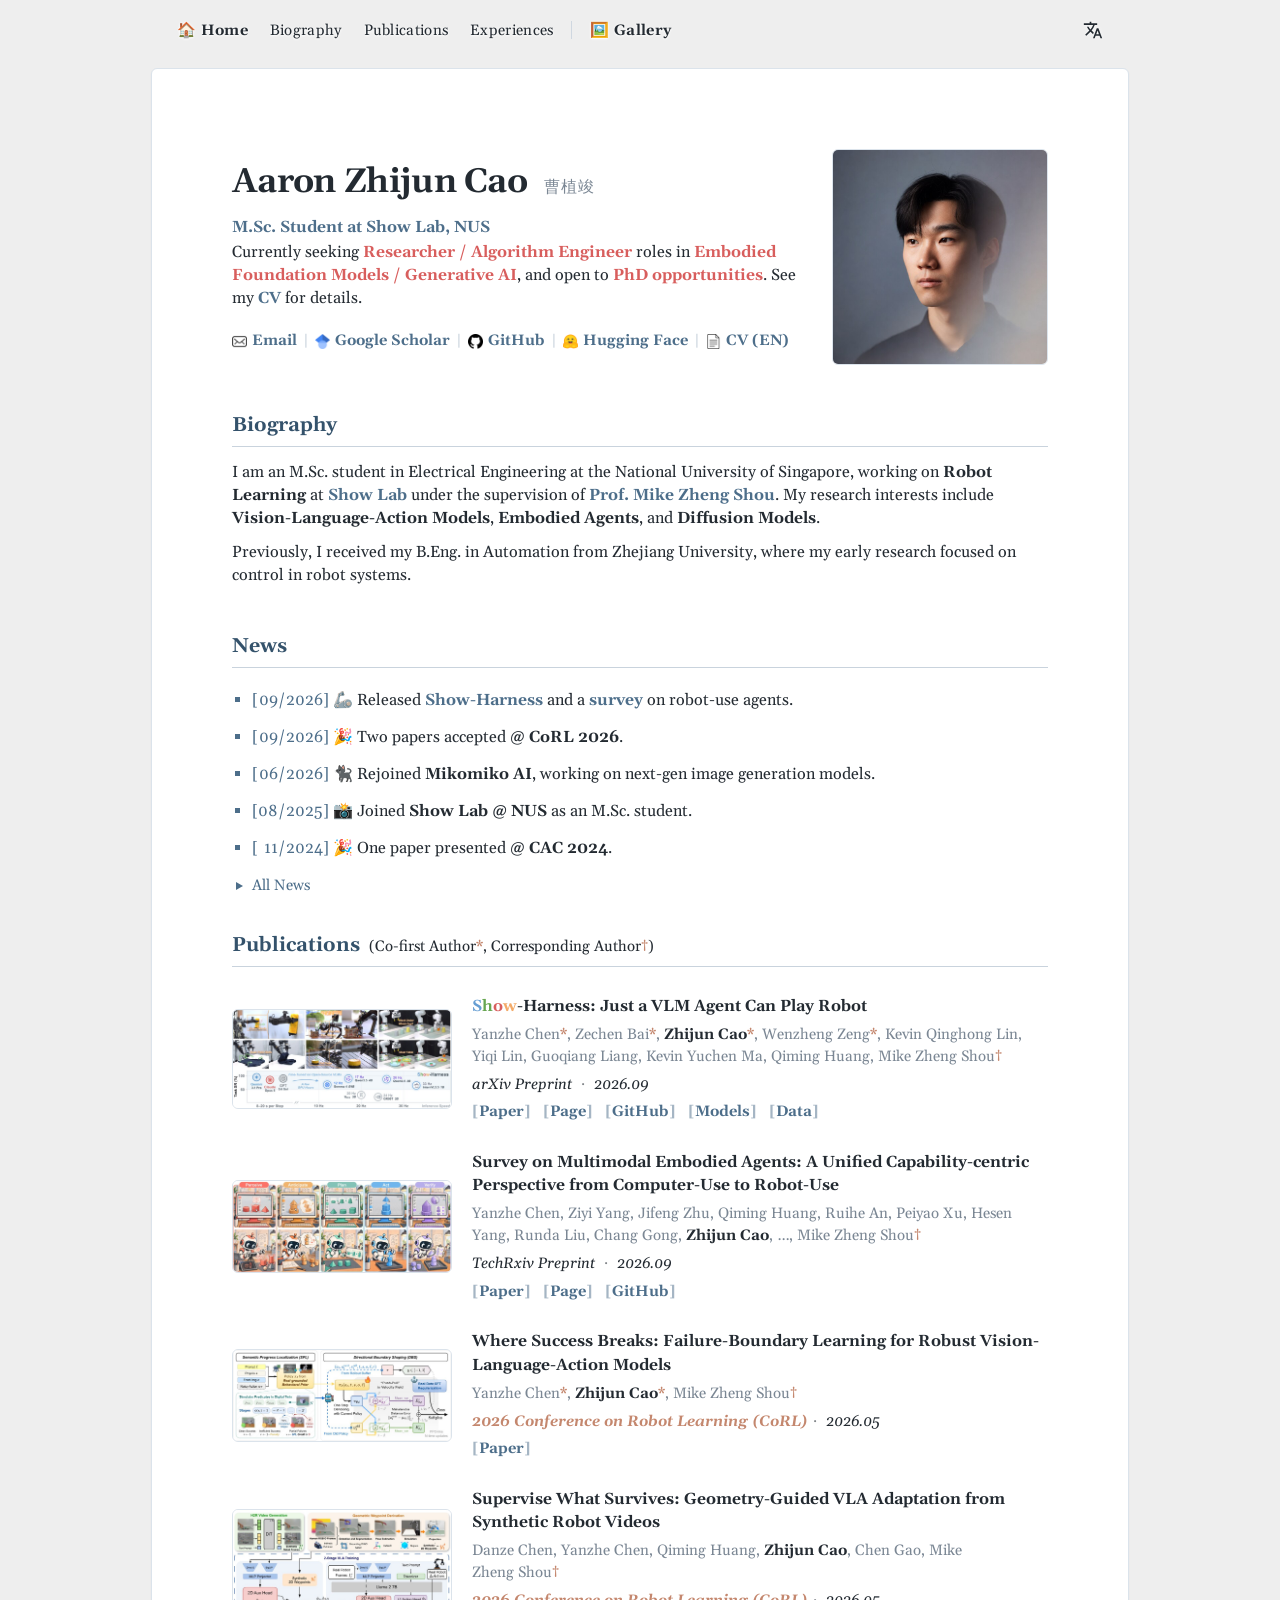
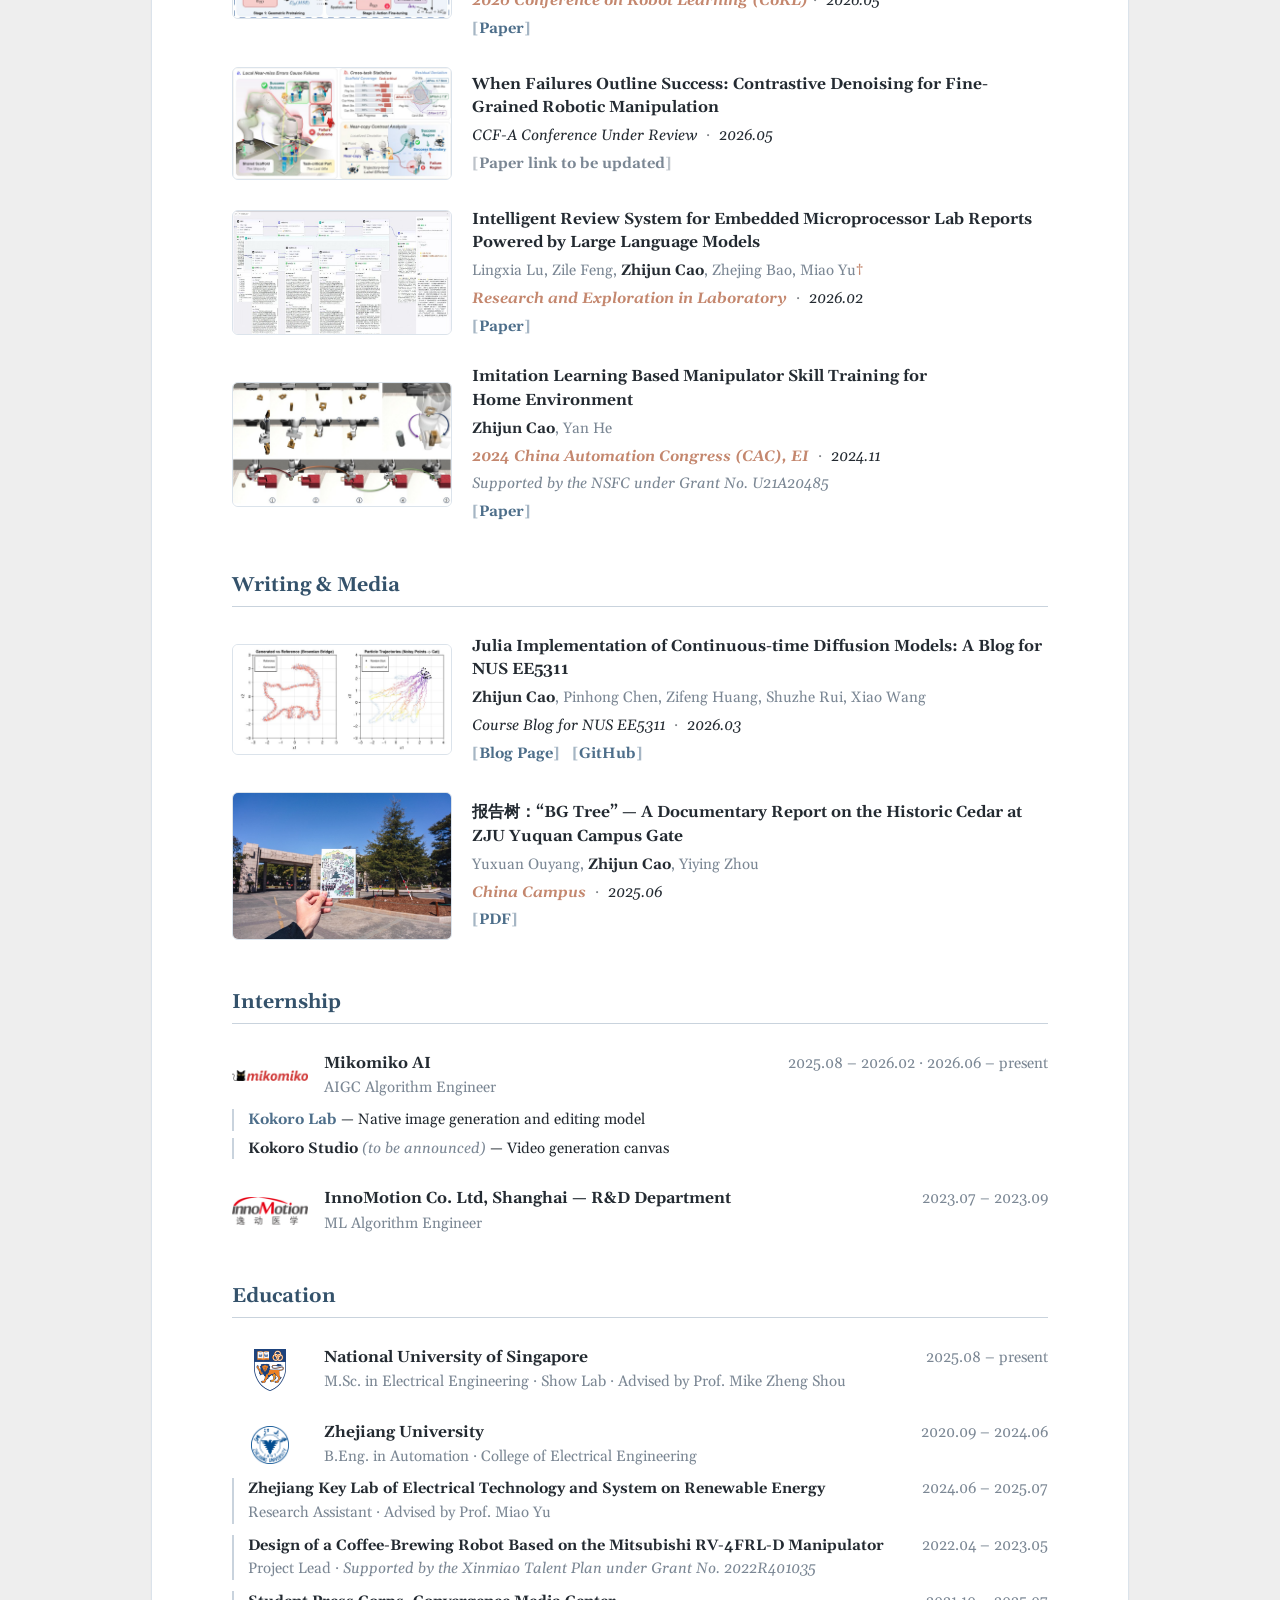
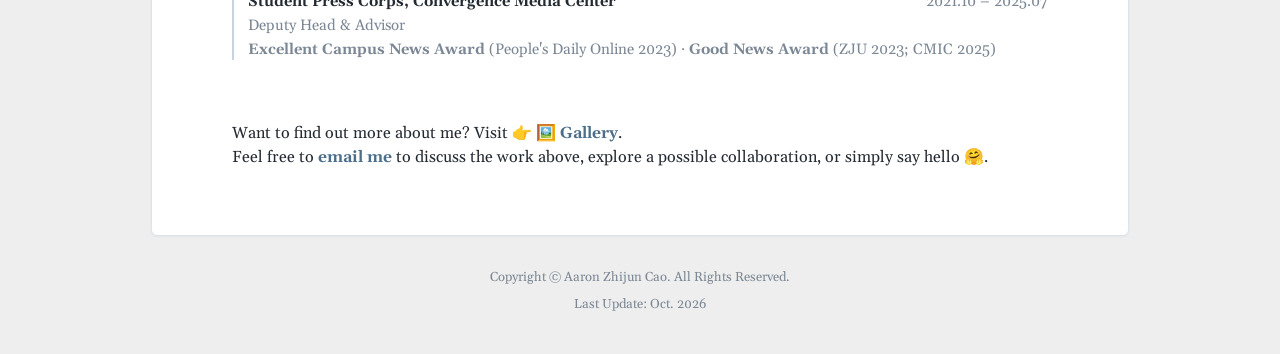
==== commit c053a05d: "Restyle as a classic academic page One white sheet, plain links and an edge-blur nav as wide as the " ====
--- a/index.html
+++ b/index.html
@@ -2,9 +2,26 @@
 <html lang="en">
 <head>
 <meta charset="utf-8">
+<!-- 排版宽度跟着窗口走（学 Zechen 的 jemdoc 主页）：窗口窄了纸面跟着收、文字重新换行，不出横向滚动。
+     收到 700px（= style.css 的 --page-min）为止 —— 再窄头像和左边的文字就挤不下了，于是按 700px 排好、
+     整体缩到窗口宽（手机竖屏、iPad 分屏的窄的一侧）。看的是窗口宽而不是屏幕宽：iPad 分屏、台前调度时
+     窗口只占屏幕的一部分。头一次量时 viewport 还是 device-width，布局宽就是窗口宽；之后（转屏、拖分屏）
+     用「可视区宽 × 缩放比」—— 不管当前按多宽排、用户有没有双指放大，乘出来都是窗口宽。
+     电脑上浏览器不理 viewport，只靠样式表里的 min-width。脚本没跑时停在 device-width：手机上要横向拖，但不缺内容 -->
 <meta name="viewport" content="width=device-width, initial-scale=1">
-<title data-i18n="home.title">Aaron Zhijun Cao</title>
-<meta name="description" content="Aaron Zhijun Cao (曹植竣, caozhijun), M.Sc. student at Show Lab, NUS, working on VLA models, world models and diffusion models. 曹植竣，新加坡国立大学 Show Lab 硕士研究生，本科毕业于浙江大学。" data-i18n-content="home.description">
+<script>
+(function () {
+  var MIN = 700, m = document.querySelector('meta[name="viewport"]'), vv = window.visualViewport;
+  function fit(w) {
+    var c = Math.round(w) >= MIN ? 'width=device-width, initial-scale=1' : 'width=' + MIN;
+    if (m.getAttribute('content') !== c) m.setAttribute('content', c);
+  }
+  fit(document.documentElement.clientWidth);
+  if (vv) vv.addEventListener('resize', function () { fit(vv.width * vv.scale); });
+})();
+</script>
+<title data-i18n="home.title">Aaron Zhijun Cao 曹植竣</title>
+<meta name="description" content="Aaron Zhijun Cao (曹植竣, caozhijun), M.Sc. student at Show Lab, NUS, working on VLA models, embodied agents and diffusion models. 曹植竣，新加坡国立大学 Show Lab 硕士研究生，本科毕业于浙江大学。" data-i18n-content="home.description">
 <meta name="author" content="Aaron Zhijun Cao">
 <!-- 语言：主语言英文（<html lang>），同时声明面向中文读者 —— Bing 参考 content-language 判断
      页面语言与受众（Google 不看它）。正文里夹着的中文片段另用 lang="zh-CN" 标出。 -->
@@ -12,8 +29,8 @@
 
 <!-- Open Graph：分享到社交平台时的预览卡片 -->
 <meta property="og:type" content="profile">
-<meta property="og:title" content="Aaron Zhijun Cao" data-i18n-content="home.title">
-<meta property="og:description" content="Aaron Zhijun Cao (曹植竣, caozhijun), M.Sc. student at Show Lab, NUS, working on VLA models, world models and diffusion models. 曹植竣，新加坡国立大学 Show Lab 硕士研究生，本科毕业于浙江大学。" data-i18n-content="home.description">
+<meta property="og:title" content="Aaron Zhijun Cao 曹植竣" data-i18n-content="home.title">
+<meta property="og:description" content="Aaron Zhijun Cao (曹植竣, caozhijun), M.Sc. student at Show Lab, NUS, working on VLA models, embodied agents and diffusion models. 曹植竣，新加坡国立大学 Show Lab 硕士研究生，本科毕业于浙江大学。" data-i18n-content="home.description">
 <meta property="og:url" content="https://caozhijun.top/">
 <meta property="og:image" content="https://caozhijun.top/assets/img/avatar.jpg">
 <meta property="og:locale" content="en_US">
@@ -22,12 +39,10 @@
 <link rel="canonical" href="https://caozhijun.top/">
 <link rel="icon" href="/assets/img/favicon.png?v=20261015sq192" sizes="192x192" type="image/png">
 <link rel="apple-touch-icon" href="/assets/img/apple-touch-icon.png?v=20261010full">
-<link rel="stylesheet" href="assets/css/style.css?v=20261016tilt">
-<script src="assets/js/reveal.js?v=20261015paint"></script>
-
-
-<!-- 预加载正文与标题字体：减少 FOUT（字体加载完成前后的样式跳变） -->
-<link rel="preload" href="assets/fonts/Charis-400.woff2" as="font" type="font/woff2" crossorigin>
+<link rel="stylesheet" href="assets/css/style.css?v=20261028graylens">
+<!-- 预加载正文字体：不预加载的话要等 CSS 解析完才开始下载，首屏会先用 Georgia 画一遍再换成 Gelasio -->
+<link rel="preload" href="assets/fonts/Gelasio-var.woff2" as="font" type="font/woff2" crossorigin>
+<script src="assets/js/reveal.js?v=20261027any"></script>
 
 <!-- 结构化数据：WebSite 给出站点名称（Google 据此显示搜索结果里的站名），
      ProfilePage 声明这一页以一个人为主体，Person 是那个人本身。
@@ -77,7 +92,7 @@
       "knowsAbout": [
         "Diffusion Models",
         "Vision-Language-Action Models",
-        "World Models",
+        "Embodied Agents",
         "Robot Policy Learning",
         "Multimodal Generation"
       ],
@@ -91,13 +106,13 @@
   ]
 }
 </script>
-<script src="assets/js/i18n.js?v=20261011xinmiao" defer></script>
-<script src="assets/js/nav.js?v=20261015blur" defer></script>
-<script src="assets/js/glass.js?v=20261015late" defer></script>
+<script src="assets/js/i18n.js?v=20261028title" defer></script>
+<script src="assets/js/nav.js?v=20261027lens3" defer></script>
 </head>
 <body>
 
 <nav class="nav" aria-label="Main navigation" data-i18n-aria-label="nav.label">
+  <span class="nav-edge" aria-hidden="true"><i></i><i></i><i></i><i></i></span>
   <div class="wrap">
     <a href="index.html" data-i18n="nav.home">🏠 Home</a>
     <a href="#biography" data-i18n="nav.biography">Biography</a>
@@ -106,29 +121,29 @@
     <span class="nav-divider" aria-hidden="true"></span>
     <a href="/gallery/" data-i18n="nav.gallery">🖼️ Gallery</a>
   </div>
-  <button class="language-toggle" type="button" aria-label="切换到中文" title="切换到中文" lang="zh-CN" hidden>中</button>
+  <!-- 语言按钮：「文A」翻译图标（Google Material Icons 的 translate，Apache License 2.0）；切到哪种语言写在提示里 -->
+  <button class="language-toggle" type="button" aria-label="切换到中文" title="切换到中文" lang="zh-CN" hidden><svg viewBox="0 0 24 24" width="20" height="20" fill="currentColor" aria-hidden="true"><path d="M12.87 15.07l-2.54-2.51.03-.03c1.74-1.94 2.98-4.17 3.71-6.53H17V4h-7V2H8v2H1v1.99h11.17C11.5 7.92 10.44 9.75 9 11.35 8.07 10.32 7.3 9.19 6.69 8h-2c.73 1.63 1.73 3.17 2.98 4.56l-5.09 5.02L4 19l5-5 3.11 3.11.76-2.04zM18.5 10h-2L12 22h2l1.12-3h4.75L21 22h2l-4.5-12zm-2.62 7l1.62-4.33L19.12 17h-3.24z"/></svg></button>
 </nav>
 
-<main class="wrap">
+<main class="wrap rise">   <!-- 整张纸面连同上面的内容一起入场（见 style.css「入场」） -->
 
   <!-- ============ 头部名片 ============ -->
   <header class="hero">
     <div>
-      <h1 class="rise" data-i18n="hero.name">Aaron Zhijun Cao <span class="cn" lang="zh-CN">曹植竣</span></h1>
-      <div class="role rise" data-i18n="hero.role">M.Sc. Student at Show Lab, NUS</div>
-      <p class="affil rise" data-i18n="hero.opportunities">Currently seeking <strong>Researcher / Algorithm Engineer</strong> roles in <strong>Embodied Foundation Models / Generative AI</strong>, and open to <strong>PhD Opportunities</strong>. See my <a href="/assets/pdf/CV_ZhijunCao.pdf?v=202610111601">CV</a> for details.</p>
-
-
-      <div class="links rise">
-        <!-- 邮箱：鼠标悬停时下面弹出一个小浮层，样子和这一排入口一样，显示地址、可以一键复制；
-             点击仍是 mailto。.copy-tip 是指向入口的小尖角，也垫住入口与浮层之间那条缝。
-             两者都标了 data-lg-skip：不进导航玻璃的截图，里面的文字变了也不触发重截 -->
+      <h1 data-i18n="hero.name">Aaron Zhijun Cao <span class="cn" lang="zh-CN">曹植竣</span></h1>
+      <div class="role" data-i18n="hero.role">M.Sc. Student at Show Lab, NUS</div>
+      <p class="affil" data-i18n="hero.opportunities">Currently seeking <strong>Researcher / Algorithm Engineer</strong> roles in <strong>Embodied Foundation Models / Generative AI</strong>, and open to <strong>PhD opportunities</strong>. See my <a href="/assets/pdf/CV_ZhijunCao.pdf?v=202610241143">CV</a> for details.</p>
+
+
+      <div class="links">
+        <!-- 邮箱：鼠标悬停时下面弹出一个小浮层，显示地址、可以一键复制；点击仍是 mailto。
+             .copy-tip 是指向入口的小尖角，也垫住入口与浮层之间那条缝 -->
         <span class="mailbox">
           <a href="mailto:aaroncaozj@gmail.com" data-i18n="contact.email">
             <img src="assets/img/icon/email.png" alt="" width="15" height="15">Email
           </a>
-          <span class="copy-tip" aria-hidden="true" data-lg-skip></span>
-          <span class="copy-pop" role="group" aria-label="Email address" data-i18n-aria-label="mail.label" data-lg-skip>
+          <span class="copy-tip" aria-hidden="true"></span>
+          <span class="copy-pop" role="group" aria-label="Email address" data-i18n-aria-label="mail.label">
             <span class="addr">aaroncaozj@gmail.com</span>
             <button type="button" data-copy data-i18n="mail.copy">Copy</button>
           </span>
@@ -152,7 +167,7 @@
           <img src="assets/img/icon/instagram.png" alt="" width="15" height="15">Instagram
         </a>
         -->
-        <a href="assets/pdf/CV_ZhijunCao.pdf?v=202610111601" data-i18n="contact.cv">
+        <a href="assets/pdf/CV_ZhijunCao.pdf?v=202610241143" data-i18n="contact.cv">
           <img src="assets/img/icon/cv.png" alt="" width="15" height="15">
           CV (EN)
         </a>
@@ -160,50 +175,40 @@
     </div>
 
     <div class="avatar-wrap" id="avatarFx" title="Click to re-run the denoising" data-i18n-title="avatar.replay">
-      <img class="avatar" src="assets/img/avatar.jpg" alt="Aaron Zhijun Cao" width="230" height="230" data-i18n-alt="avatar.name">
-      <canvas class="avatar-fx" width="460" height="460" aria-hidden="true" data-lg-skip></canvas>
+      <img class="avatar" src="assets/img/avatar.jpg" alt="Aaron Zhijun Cao" width="216" height="216" fetchpriority="high" data-i18n-alt="avatar.name">
+      <canvas class="avatar-fx" width="480" height="480" aria-hidden="true"></canvas>
     </div>
   </header>
 
   <!-- ============ Biography ============ -->
   <section id="biography">
-    <h2 class="rise" data-i18n="section.biography">Biography</h2>
-    <p class="rise" data-i18n="bio.current">I am an M.Sc. student in Electrical Engineering at the National University of Singapore, working on <strong>Robot Learning</strong> at <a href="https://github.com/showlab">Show Lab</a> under the supervision of <a href="https://sites.google.com/view/showlab">Prof. Mike Zheng Shou</a>. My research interests include <strong>Vision-Language-Action Models</strong>, <strong>World Models</strong>, and <strong>Diffusion Models</strong>.</p>
-    <p class="rise" data-i18n="bio.previous">Previously, I received my B.Eng. in Automation from Zhejiang University, where my early research focused on control in robot systems.</p>
+    <h2 data-i18n="section.biography">Biography</h2>
+    <p data-i18n="bio.current">I am an M.Sc. student in Electrical Engineering at the National University of Singapore, working on <strong>Robot Learning</strong> at <a href="https://github.com/showlab">Show Lab</a> under the supervision of <a href="https://sites.google.com/view/showlab">Prof. Mike Zheng Shou</a>. My research interests include <strong>Vision-Language-Action Models</strong>, <strong>Embodied Agents</strong>, and <strong>Diffusion Models</strong>.</p>
+    <p data-i18n="bio.previous">Previously, I received my B.Eng. in Automation from Zhejiang University, where my early research focused on control in robot systems.</p>
   </section>
 
   <!-- ============ News ============ -->
-  <section class="info-block rise" id="news">
+  <section id="news">
     <h2 data-i18n="section.news">News</h2>
     <ul class="news">
-      <li><time datetime="2026-09" data-i18n="news.date0">Sep. 2026</time><div>
-        <p data-i18n="news.item0">🦾 Released <strong><span class="shx"><span>S</span><span>h</span><span>o</span><span>w</span></span>-Harness</strong> [<a href="https://showlab.github.io/Show-Harness/">Project Page</a>, <a href="https://github.com/showlab/Show-Harness">Code</a>], and a [<a href="https://github.com/showlab/Awesome-Multimodal-Embodied-Agent/blob/main/assets/SURVEY_Multimodal_Embodied_Agent.pdf">Survey</a>] on robot-use agent.</p>
-        <p data-i18n="news.item1">🎉 Two papers (<em>Where Success Breaks</em>, <em>Supervise What Survives</em>) accepted <strong>@ CoRL 2026</strong>.</p>
-      </div></li>
-      <li><time datetime="2026-06" data-i18n="news.date1">Jun. 2026</time><div>
-        <p data-i18n="news.item2">🐈‍⬛ Rejoined <strong>Mikomiko</strong> (Singapore), focusing on next-generation image generation model.</p>
-      </div></li>
-      <li><time datetime="2025-08" data-i18n="news.date2">Aug. 2025</time><div>
-        <p data-i18n="news.item3">📸 Joined <strong>Show Lab @ NUS</strong> as an M.Sc. student.</p>
-      </div></li>
-      <li><time datetime="2024-11" data-i18n="news.date3">Nov. 2024</time><div>
-        <p data-i18n="news.item4">🎉 <em>Imitation Learning Based Manipulator Skill Training for Home Environment</em> presented <strong>@ CAC 2024</strong>.</p>
-      </div></li>
-      <li class="news-hidden" hidden><time datetime="2024-06" data-i18n="news.date4">Jun. 2024</time><div>
-        <p data-i18n="news.item5">🎓 Graduated from <strong>Zhejiang University</strong> with a bachelor's degree in Automation.</p>
-      </div></li>
+      <li><time datetime="2026-09"><span>09</span>/<span>2026</span></time> <span data-i18n="news.item0">🦾 Released <a href="https://showlab.github.io/Show-Harness/">Show-Harness</a> and a <a href="https://github.com/showlab/Awesome-Multimodal-Embodied-Agent/blob/main/assets/SURVEY_Multimodal_Embodied_Agent.pdf">survey</a> on robot-use agents.</span></li>
+      <li><time datetime="2026-09"><span>09</span>/<span>2026</span></time> <span data-i18n="news.item1">🎉 Two papers accepted @ <strong>CoRL 2026</strong>.</span></li>
+      <li><time datetime="2026-06"><span>06</span>/<span>2026</span></time> <span data-i18n="news.item2">🐈‍⬛ Rejoined <strong>Mikomiko AI</strong>, working on next-gen image generation models.</span></li>
+      <li><time datetime="2025-08"><span>08</span>/<span>2025</span></time> <span data-i18n="news.item3">📸 Joined <strong>Show Lab @ NUS</strong> as an M.Sc. student.</span></li>
+      <li><time datetime="2024-11"><span>11</span>/<span>2024</span></time> <span data-i18n="news.item4">🎉 One paper presented @ <strong>CAC 2024</strong>.</span></li>
+      <li class="news-hidden" hidden><time datetime="2024-06"><span>06</span>/<span>2024</span></time> <span data-i18n="news.item5">🎓 Graduated from <strong>Zhejiang University</strong> with a B.Eng. in Automation.</span></li>
     </ul>
-    <button class="news-more" id="newsMore" type="button" aria-expanded="false">Show all news ↓</button>
+    <button class="news-more" id="newsMore" type="button" aria-expanded="false">All News</button>
   </section>
 
   <!-- ============ Publications ============ -->
   <section id="publications">
-    <h2 class="rise" data-i18n="section.publications">Publications <span class="cofirst">(Co-first Author<span class="star">*</span>, Corresponding Author<span class="star">†</span>)</span></h2>
-
-    <article class="pub rise">
+    <h2 data-i18n="section.publications">Publications <span class="cofirst">(Co-first Author<span class="star">*</span>, Corresponding Author<span class="star">†</span>)</span></h2>
+
+    <article class="pub">
       <div class="thumb">
         <video class="thumb-video" src="assets/video/showharness-demo.mp4"
-               poster="assets/img/pub/pub-showharness.jpg"
+               data-poster="assets/img/pub/pub-showharness.jpg" width="900" height="407"
                muted loop playsinline preload="none"
                aria-label="Show-Harness demo" data-i18n-aria-label="video.demo"></video>
       </div>
@@ -226,13 +231,13 @@
           <a href="https://arxiv.org/abs/2609.10522" data-i18n="link.paper">Paper</a>
           <a href="https://showlab.github.io/Show-Harness/" data-i18n="link.page">Page</a>
           <a href="https://github.com/showlab/Show-Harness" data-gh-stars="showlab/Show-Harness">GitHub</a>
-          <a href="https://huggingface.co/showlab/ShowHarness-VLMs" data-i18n="link.models">Models</a>
-          <a href="https://huggingface.co/showlab/ShowHarness-Data" data-i18n="link.data">Data</a>
-        </div>
-      </div>
-    </article>
-
-    <article class="pub rise">
+          <a href="https://huggingface.co/showlab/Show-Harness-VLMs" data-i18n="link.models">Models</a>
+          <a href="https://huggingface.co/datasets/showlab/Show-Harness-Data" data-i18n="link.data">Data</a>
+        </div>
+      </div>
+    </article>
+
+    <article class="pub">
       <div class="thumb"><img src="assets/img/pub/pub-papav.jpg" width="900" height="375" alt="" loading="lazy"></div>
       <div>
         <h3 data-i18n="paper.title1">Survey on Multimodal Embodied Agents: A Unified Capability-centric Perspective from Computer-Use to Robot-Use</h3>
@@ -261,13 +266,13 @@
         <p class="venue" data-i18n="paper.venue1">TechRxiv Preprint <span class="dot">·</span> 2026.09</p>
         <div class="tags">
           <a href="https://doi.org/10.6084/m9.figshare.33529048" data-i18n="link.paper">Paper</a>
-          <a href="https://showlab.github.io/Awesome-Multimodal-Embodied-Agent" data-i18n="link.page">Page</a>
+          <a href="https://showlab.github.io/Awesome-Multimodal-Embodied-Agent/" data-i18n="link.page">Page</a>
           <a href="https://github.com/showlab/Awesome-Multimodal-Embodied-Agent">GitHub</a>
         </div>
       </div>
     </article>
 
-    <article class="pub rise">
+    <article class="pub">
       <div class="thumb"><img src="assets/img/pub/pub-dls.jpg" width="900" height="374" alt="" loading="lazy"></div>
       <div>
         <h3 data-i18n="paper.title2">Where Success Breaks: Failure-Boundary Learning for Robust Vision-Language-Action Models</h3>
@@ -282,7 +287,7 @@
       </div>
     </article>
 
-    <article class="pub rise">
+    <article class="pub">
       <div class="thumb"><img src="assets/img/pub/pub-gra.jpg" width="900" height="447" alt="" loading="lazy"></div>
       <div>
         <h3 data-i18n="paper.title3">Supervise What Survives: Geometry-Guided VLA Adaptation from Synthetic Robot Videos</h3>
@@ -297,7 +302,7 @@
       </div>
     </article>
 
-    <article class="pub rise">
+    <article class="pub">
       <div class="thumb"><img src="assets/img/pub/pub-face.jpg" width="900" height="456" alt="" loading="lazy"></div>
       <div>
         <h3 data-i18n="paper.title4">When Failures Outline Success: Contrastive Denoising for Fine-Grained Robotic Manipulation</h3>        <p class="venue" data-i18n="paper.venue4">CCF-A Conference Under Review <span class="dot">·</span> 2026.05</p>
@@ -305,7 +310,7 @@
       </div>
     </article>
 
-    <article class="pub rise">
+    <article class="pub">
       <div class="thumb"><img src="assets/img/pub/pub-llmgrade.jpg" width="720" height="405" alt="" loading="lazy"></div>
       <div>
         <h3 data-i18n="paper.title5">Intelligent Review System for Embedded Microprocessor Lab Reports Powered by Large Language Models</h3>
@@ -317,13 +322,13 @@
       </div>
     </article>
 
-    <article class="pub rise">
+    <article class="pub">
       <div class="thumb"><img src="assets/img/pub/pub-cac.jpg" width="900" height="508" alt="" loading="lazy"></div>
       <div>
         <h3 data-i18n="paper.title6">Imitation Learning Based Manipulator Skill Training for Home Environment</h3>
         <p class="authors"><span class="me">Zhijun Cao</span>, <!-- <a href="https://ieeexplore.ieee.org/author/37288328000"> -->Yan He<!-- </a> --></p>
-        <p class="venue" data-i18n="paper.venue6"><b>2024 China Automation Congress, EI</b> <span class="dot">·</span> 2024.11</p>
-        <p class="note" data-i18n="paper.funding">Supported by the CNSF under Grant No. U21A20485</p>
+        <p class="venue" data-i18n="paper.venue6"><b>2024 China Automation Congress (CAC), EI</b> <span class="dot">·</span> 2024.11</p>
+        <p class="note" data-i18n="paper.funding">Supported by the NSFC under Grant No. U21A20485</p>
         <div class="tags">
           <a href="https://ieeexplore.ieee.org/abstract/document/10865776" data-i18n="link.paper">Paper</a>
         </div>
@@ -333,9 +338,9 @@
 
   <!-- ============ Writing & Media ============ -->
   <section id="writing">
-    <h2 class="rise" data-i18n="section.writing">Writing &amp; Media</h2>
-
-    <article class="pub rise">
+    <h2 data-i18n="section.writing">Writing &amp; Media</h2>
+
+    <article class="pub">
       <div class="thumb"><img src="assets/img/write/write-juliadiffusion.jpg" width="900" height="450" alt="" loading="lazy"></div>
       <div>
         <h3 data-i18n="writing.diffusion">Julia Implementation of Continuous-time Diffusion Models: A Blog for NUS EE5311</h3>
@@ -348,7 +353,7 @@
       </div>
     </article>
 
-    <article class="pub rise">
+    <article class="pub">
       <div class="thumb"><img src="assets/img/write/write-bgtree.jpg?v=202609291444" width="1280" height="854" alt="" loading="lazy"></div>
       <div>
         <h3 data-i18n="writing.tree">报告树：“BG Tree” — A Documentary Report on the Historic Cedar at ZJU Yuquan Campus Gate</h3>
@@ -363,13 +368,13 @@
 
   <!-- ============ Internship ============ -->
   <section id="internship">
-    <h2 class="rise" data-i18n="section.internship">Internship</h2>
-
-    <div class="item rise">
+    <h2 data-i18n="section.internship">Internship</h2>
+
+    <div class="item">
       <div class="ilogo"><img src="assets/img/logo/mikomiko.png" width="160" height="23" alt="" loading="lazy"></div>
       <div class="ihead">
       <div class="row">
-        <span class="t" data-i18n="internship.mikomiko">Mikomiko Pte. Ltd, Singapore</span>
+        <span class="t" data-i18n="internship.mikomiko">Mikomiko AI</span>
         <span class="d" data-i18n="internship.dates">2025.08&nbsp;–&nbsp;2026.02 · 2026.06&nbsp;–&nbsp;present</span>
       </div>
       <div class="s" data-i18n="internship.ai">AIGC Algorithm Engineer</div>
@@ -387,7 +392,7 @@
       </div>
     </div>
 
-    <div class="item rise">
+    <div class="item">
       <div class="ilogo"><img src="assets/img/logo/innomotion.png" width="160" height="58" alt="" loading="lazy"></div>
       <div class="ihead">
       <div class="row">
@@ -401,20 +406,20 @@
 
   <!-- ============ Education ============ -->
   <section id="education">
-    <h2 class="rise" data-i18n="section.education">Education</h2>
-
-    <div class="item rise">
+    <h2 data-i18n="section.education">Education</h2>
+
+    <div class="item">
       <div class="ilogo"><img src="assets/img/logo/nus.png" width="125" height="160" alt="" loading="lazy"></div>
       <div class="ihead">
       <div class="row">
         <span class="t" data-i18n="education.title0">National University of Singapore</span>
         <span class="d" data-i18n="education.current">2025.08 – present</span>
       </div>
-      <div class="s" data-i18n="education.detail0">M.Sc. in Electrical Engineering · Show Lab, advised by Prof. Mike Zheng Shou</div>
+      <div class="s" data-i18n="education.detail0">M.Sc. in Electrical Engineering · Show Lab · Advised by Prof. Mike Zheng Shou</div>
       </div>
     </div>
 
-    <div class="item rise">
+    <div class="item">
       <div class="ilogo"><img src="assets/img/logo/zju.png" width="160" height="160" alt="" loading="lazy"></div>
       <div class="ihead">
       <div class="row">
@@ -434,7 +439,7 @@
         </div>
         <div class="pitem">
           <div class="row">
-            <span class="t" data-i18n="education.title4">Design of Coffee-Brewing Robot Based on Mitsubishi RV-4FRL-D Manipulator</span>
+            <span class="t" data-i18n="education.title4">Design of a Coffee-Brewing Robot Based on the Mitsubishi RV-4FRL-D Manipulator</span>
             <span class="d">2022.04 – 2023.05</span>
           </div>
           <div class="s" data-i18n="education.detail5">Project Lead · <em>Supported by the Xinmiao Talent Plan under Grant No. 2022R401035</em></div>
@@ -444,7 +449,7 @@
             <span class="t" data-i18n="education.title3">Student Press Corps, Convergence Media Center</span>
             <span class="d">2021.10 – 2025.07</span>
           </div>
-          <div class="s" data-i18n="education.detail3">Vice-minister &amp; Consultant</div>
+          <div class="s" data-i18n="education.detail3">Deputy Head &amp; Advisor</div>
           <div class="s" data-i18n="education.detail4"><strong>Excellent Campus News Award</strong> (People's Daily Online 2023)
             · <strong>Good News Award</strong> (ZJU 2023; CMIC 2025)</div>
         </div>
@@ -455,9 +460,9 @@
 
   <!-- ============ Projects（暂时隐藏；咖啡冲煮机器人项目已列在 Education 的浙大条目下）============ -->
   <!-- <section id="projects">
-    <h2 class="rise">Projects</h2>
-
-    <div class="item rise">
+    <h2>Projects</h2>
+
+    <div class="item">
       <div class="row">
         <span class="t">Teaching Robots “What Not to Do”: Improving VLA Robustness with Negative Demonstrations</span>
         <span class="d">2025.09 – 2026.04</span>
@@ -468,8 +473,8 @@
 
   <!-- ============ Opportunities ============ -->
   <section id="collaboration">
-    <p class="rise" data-i18n="contact.invitation">
-      Want to find more about me? Go to 👉 <a href="/gallery/"><strong>🖼️ Gallery</strong></a>.<br>
+    <p data-i18n="contact.invitation">
+      Want to find out more about me? Visit 👉 <a href="/gallery/"><strong>🖼️ Gallery</strong></a>.<br>
       Feel free to <a href="mailto:aaroncaozj@gmail.com">email me</a> to discuss the work above,
       explore a possible collaboration, or simply say hello 🤗.
     </p>
@@ -479,30 +484,42 @@
   <!-- 整段带 hidden，由 worldmap.js 在建好之后移除：
        脚本挂了或接口无数据时，这一节连同它的留白一起不出现。 -->
   <section id="visitors" hidden>
-    <div class="vmap rise" id="visitorMap"></div>
+    <div class="vmap" id="visitorMap"></div>
   </section>
 
 </main>
 
 <footer class="wrap">
   <span data-i18n="footer.copyright">Copyright © Aaron Zhijun Cao. All Rights Reserved.</span>
-  <span data-i18n="footer.updated">Last Update: Sep. 2026</span>
+  <span data-i18n="footer.updated">Last Update: Oct. 2026</span>
 </footer>
 
 <script>
-/* 论文卡片里的视频：滚进视口才开始播，滚出就暂停。
-   preload="none" 让它在此之前完全不占带宽 —— 首页七张卡片，
+/* 论文条目里的视频：滚进视口才开始播，滚出就暂停。
+   preload="none" 让它在此之前完全不占带宽 —— 首页七篇论文，
    若都预加载会白白吃掉几 MB。
-   尊重"减少动态效果"：那种情况下只留 poster 静帧，并给出播放控件。 */
+   尊重"减少动态效果"：那种情况下只留 poster 静帧，并给出播放控件。
+   poster 不像 <img> 那样能 loading="lazy"，写成属性就会随页面一起下载（100 KB 左右），和首屏抢带宽。
+   所以写在 data-poster 里，卡片离视口还有一段距离时再挂上；video 上的 width/height 先按封面的比例
+   把框撑好，封面到了不会跳 */
 (function () {
   var vids = document.querySelectorAll('.thumb-video');
   if (!vids.length) return;
+  function setPoster(v) {
+    if (v.dataset.poster) { v.poster = v.dataset.poster; delete v.dataset.poster; }
+  }
 
   if (window.matchMedia && window.matchMedia('(prefers-reduced-motion: reduce)').matches) {
-    [].forEach.call(vids, function (v) { v.controls = true; });
+    [].forEach.call(vids, function (v) { setPoster(v); v.controls = true; });
     return;
   }
-  if (!('IntersectionObserver' in window)) return;
+  if (!('IntersectionObserver' in window)) { [].forEach.call(vids, setPoster); return; }
+
+  var near = new IntersectionObserver(function (entries) {
+    entries.forEach(function (e) {
+      if (e.isIntersecting) { setPoster(e.target); near.unobserve(e.target); }
+    });
+  }, { rootMargin: '1000px 0px' });
 
   var io = new IntersectionObserver(function (entries) {
     entries.forEach(function (e) {
@@ -512,7 +529,7 @@
     });
   }, { threshold: 0.25 });
 
-  [].forEach.call(vids, function (v) { io.observe(v); });
+  [].forEach.call(vids, function (v) { near.observe(v); io.observe(v); });
 })();
 </script>
 
@@ -520,7 +537,7 @@
 /* 邮箱入口：鼠标悬停（或键盘聚焦）时在下面弹出小浮层，里面是地址和「复制」按钮；点击入口本身
    仍是原来的 mailto。鼠标一离开就收起，不停留 —— 入口和浮层之间那条缝由 .copy-tip 垫着（它和浮层
    一样宽，只在打开时接鼠标），所以从入口往下划到浮层上不算离开。
-   复制成功后按钮变成「已复制」，过一会儿变回来。按 Esc 也收起。
+   复制成功后按钮变成「已复制」，过一会儿变回来；文字变长变短时浮层跟着重新居中。按 Esc 也收起。
    没有悬停的设备（手机）不弹：点一下就是写邮件，长按链接系统自带复制 */
 (function () {
   var box = document.querySelector('.mailbox');
@@ -532,8 +549,9 @@
     clearTimeout(doneT);
     copy.classList.remove('done');
     copy.textContent = zh() ? '复制' : 'Copy';
-  }
-  function show() {
+    if (pop.classList.contains('on')) place();
+  }
+  function place() {
     // 浮层与入口左右居中对齐；窗口窄、左边放不下时贴着窗口左缘留 8px，尖角仍对准入口正中。
     // 垫缝的那一条（.copy-tip）与浮层同宽、同位置
     var half = link.offsetWidth / 2, left = half - pop.offsetWidth / 2;
@@ -541,12 +559,13 @@
     box.style.setProperty('--px', left + 'px');
     box.style.setProperty('--pw', pop.offsetWidth + 'px');
     box.style.setProperty('--ax', half - left + 'px');
-    box.classList.add('open'); pop.classList.add('on');
-  }
+  }
+  function show() { place(); box.classList.add('open'); pop.classList.add('on'); }
   function hide() { box.classList.remove('open'); pop.classList.remove('on'); reset(); }
   function copied() {
     copy.classList.add('done');
     copy.textContent = zh() ? '已复制 ✓' : 'Copied ✓';
+    place();
     clearTimeout(doneT);
     doneT = setTimeout(reset, 1600);
   }
@@ -573,11 +592,9 @@
 // News 展开
 (function () {
   var btn = document.getElementById('newsMore');
+  // 前面的三角由样式表画（.news-more::before），展开时转向下；这里只换文字
   function updateLabel() {
-    var open = btn.getAttribute('aria-expanded') === 'true';
-    var chinese = document.documentElement.lang === 'zh-CN';
-    btn.textContent = chinese ? (open ? '收起动态 ↑' : '展开全部动态 ↓')
-                             : (open ? 'Show less ↑' : 'Show all news ↓');
+    btn.textContent = document.documentElement.lang === 'zh-CN' ? '全部动态' : 'All News';
   }
   document.addEventListener('languagechange', updateLabel);
   btn.addEventListener('click', function () {
@@ -713,8 +730,7 @@
 
 /* 头像悬停：朝指针的方向小幅转动（样式见 style.css「头像容器」），和相册的照片同一套力度。
    头像自己不动，是否悬停交给 :hover 就够了，这里只把指针在头像上的相对位置（-1 到 1）写进
-   --tx / --ty；移开时去掉，由过渡平滑地转回原位。写的是行内样式，glass.js 的变化监听不把它算作
-   页面内容变了，不会因此重截背景。位置用 offsetX / offsetY（头像转动之前的坐标）算，转角不会
+   --tx / --ty；移开时去掉，由过渡平滑地转回原位。位置用 offsetX / offsetY（头像转动之前的坐标）算，转角不会
    反过来改变位置；变化不到 0.03 不写，免得过渡一直作废重开。触屏和减少动态效果时只放大不转 */
 (function () {
   var el = document.getElementById('avatarFx');
@@ -743,7 +759,7 @@
 })();
 </script>
 
-<script src="assets/js/worldmap.js?v=20261001pin-blue"></script>
+<script src="assets/js/worldmap.js?v=20261028cn"></script>
 <script src="assets/js/ghstars.js?v=20260929zh1" defer></script>
 
 </body>
--- a/assets/css/style.css
+++ b/assets/css/style.css
@@ -7,8 +7,8 @@
 /* ---------- 自托管字体 ----------
    不用 Google Fonts CDN：fonts.googleapis.com 在中国大陆不可达，
    会阻塞渲染。字体文件随站点一起发布，全球访客看到同一套排版。
-   Charis 是三个静态文件（400、400 斜体、700），所以粗体只有 700 一档，样式里写的
-   600 / 650 实际都落在它上面。Inter 是可变字体，目前没有用到（见 --sans）。 */
+   正文用 Gelasio（见下方与 --serif）；Charis 与 Inter 目前都没有用到，浏览器不会下载，
+   @font-face 留着，想换回只需改 --serif 并改 preload。 */
 @font-face {
   font-family: 'Inter';
   font-style: normal;
@@ -37,6 +37,41 @@
   font-display: swap;
   src: url('../fonts/Charis-700.woff2') format('woff2');
 }
+/* Gelasio：照 Georgia 设计的开源衬线体（SIL OFL 1.1，许可证随附 OFL-Gelasio.txt），字形、字宽与 Georgia 兼容，
+   换上后行宽、换行位置基本不变。可变字体，字重 400–700 连续可调 —— Georgia 只有 400 / 700 两档，
+   样式里写 600、650 都会落成 700。从 Google Fonts 仓库的原件裁成西文（含扩展拉丁，地图地名要用）再转 woff2。
+   斜体只在首屏以下的 venue 行用，不预加载 */
+@font-face {
+  font-family: 'Gelasio';
+  font-style: normal;
+  font-weight: 400 700;
+  font-display: swap;
+  src: url('../fonts/Gelasio-var.woff2') format('woff2');
+}
+@font-face {
+  font-family: 'Gelasio';
+  font-style: italic;
+  font-weight: 400 700;
+  font-display: swap;
+  src: url('../fonts/Gelasio-Italic-var.woff2') format('woff2');
+}
+/* 中文：系统的苹方（Windows 上是微软雅黑），字形缩到 95%。汉字撑满整个字框，英文字母只占其中一部分，
+   同样 17px 的中文比旁边的英文大一圈、显得又大又方；size-adjust 只缩汉字，英文、数字和版面都不动。
+   unicode-range 只认中日韩文字和全角标点，别的字符照旧交给 Georgia */
+@font-face {
+  font-family: 'ZH Adj';
+  font-weight: 400;
+  src: local('PingFang SC Regular'), local('PingFangSC-Regular'), local('Microsoft YaHei'), local('MicrosoftYaHei');
+  size-adjust: 95%;
+  unicode-range: U+2E80-2FFF, U+3000-30FF, U+3100-33FF, U+3400-4DBF, U+4E00-9FFF, U+F900-FAFF, U+FE30-FE4F, U+FF00-FFEF;
+}
+@font-face {
+  font-family: 'ZH Adj';
+  font-weight: 600 700;
+  src: local('PingFang SC Semibold'), local('PingFangSC-Semibold'), local('Microsoft YaHei Bold'), local('MicrosoftYaHei-Bold');
+  size-adjust: 95%;
+  unicode-range: U+2E80-2FFF, U+3000-30FF, U+3100-33FF, U+3400-4DBF, U+4E00-9FFF, U+F900-FAFF, U+FE30-FE4F, U+FF00-FFEF;
+}
 
 :root {
   --accent: #4d6e8a;   /* 莫兰迪雾霾蓝 */
@@ -48,19 +83,22 @@
   --sl-green:  #67A651;
   --sl-red:    #D85E5D;
   --sl-orange: #F3AA68;
-  --link:   #5c8299;   /* 莫兰迪石青 —— 链接 */
+  --link:   #4d6e8a;   /* 链接与主题雾霾蓝同色：白底上对比度 5.4:1（原先的石青 #5c8299 只有 4.1，不到 4.5 的及格线） */
   --rule:   #c9d3dd;   /* 浅蓝灰 —— 分隔线 */
   --subtle: #7b8794;   /* 蓝灰 —— 次要文字 */
 
-  --bg:     #f3f6f9;   /* 极浅的蓝灰纯色：白色卡片落在上面才有层次 */
+  --desk:   #eeeeee;   /* 浅灰：首页白纸外面的衬底，同 jemdoc 一系学术主页（如 baizechen.site）的灰底 */
+  --bg:     var(--desk);   /* 页面底色：首页是灰；相册页没有白纸，改成白（见相册页的样式） */
   --fg:     #232a31;
   --card:   #ffffff;
   --card-b: #dbe3eb;   /* 所有圆角框统一用这条描边 */
   --chip:   #eef2f6;
 
-  /* 中文使用系统字体，避免额外下载大型字库。 */
-  --serif: "Charis", "Charter", "Iowan Old Style", Georgia,
-           "PingFang SC", "Microsoft YaHei", serif;
+  /* 英文用 Gelasio（Georgia 的开源同款，见文件开头），字重可以任意取；加载前和加载失败时
+     退回系统的 Georgia —— 两者字宽兼容，换字体那一下不会跳行。
+     中文使用系统字体，避免额外下载大型字库；'ZH Adj' 是缩到 95% 的苹方 / 微软雅黑（见文件开头），
+     找不到时退回原样大小的。试过宋体：笔画的细横太细，正文字号下发虚，退回苹方 */
+  --serif: "Gelasio", Georgia, "ZH Adj", "PingFang SC", "Microsoft YaHei", serif;
   /* 全站统一用衬线体：--sans 直接指向 --serif，原先用无衬线的十几处
      （标题、导航、日期、卡片标题、方括号链接……）一处改动全部跟过来。
      要恢复 Inter，把这一行改回
@@ -70,13 +108,29 @@
 
   /* 字号只有五档。原先散落着 17 种，13 / 13.2 / 13.5 / 13.8 / 14 / 14.8 这类
      只差零点几像素，肉眼分不出层级，只显得乱。新增样式请从这五档里选。 */
-  --fs-xs: 13px;   /* News 展开按钮、相册标题旁的中文小字、地图提示、页脚 */
-  --fs-sm: 15px;   /* 作者、职位、列表、venue、日期、方括号链接、资助说明、导航、胶囊按钮 */
-  --fs-md: 17px;   /* 正文、News 条目、论文与经历标题 */
+  --fs-xs: 13px;   /* 地图提示、页脚 */
+  --fs-sm: 15px;   /* 作者、职位、列表、venue、日期、方括号链接、资助说明、导航、联系方式、News 展开按钮、相册标题旁的中文小字 */
+  --fs-md: 16px;   /* 正文、News 条目、论文与经历标题。17px 时比 jemdoc 页（Georgia 16px）满一圈，显得挤 */
   --fs-lg: 20px;   /* 章节标题 */
   --fs-xl: 34px;   /* 名字 */
 
-  --w: 920px;
+  /* 全站只有一种粗体字重：链接、名字、章节与论文标题、强调、自己的署名都用它。
+     Gelasio 是可变字体，400–700 之间任意取值都是真实字形；中文 ≥600 落在苹方中粗（见文件开头）。
+     原先分 600 / 650 / 700 三档，在 Georgia 下全变成 700，整页近一半文字是粗体，显得挤 */
+  --bold: 670;
+
+  --w: 860px;   /* 正文栏的最大宽度：首页、相册页和相册的列表模式共用 */
+  --radius: 6px;   /* 方框的统一圆角：首页的纸面、头像、论文缩略图和相册页的照片都用这一个，角的弧度一致 */
+  /* 首页的纸面（见「正文纸面」）：内边距比普通的两侧留白（22px）宽，纸就跟着加宽（再加两侧 1px 描边），
+     里面的文字栏仍是 --w − 44px = 816px，与相册页的正文同宽，页首那笔账不变。
+     纸面本身 860 − 44 + 160 + 2 = 978px；窗口窄了纸面和内边距一起收（1000px 宽时 70px，最窄的 700px 时 49px），
+     文字栏跟着变窄、重新换行 */
+  --sheet-pad: clamp(48px, 7vw, 80px);
+  /* 页面的最小宽度，与两个页面 <head> 里 viewport 脚本的 MIN 同一个数。比它宽：按窗口的真实宽度排（半屏、
+     iPad 分屏都是）；比它窄就不再往里挤 —— 头像和左边的文字挤不下了。手机上按 700px 排好、整体缩到屏幕宽，
+     不另做手机排版；电脑上窗口比它还窄（很少见）出横向滚动条 */
+  --page-min: 700px;
+  --sheet-w: calc(var(--w) - 44px + 2 * var(--sheet-pad) + 2px);
 
   /* 悬停转动的整体力度：最大转角与放大比例。相册的照片和首页的头像都用这一组，各自再乘一个倍数 --hover-k */
   --hover-tilt: 6deg;
@@ -89,18 +143,10 @@
   /* 半透明：导航以外的组件只用这一层底色，不模糊、不做高光 */
   --glass-fill: rgba(255, 255, 255, .20);
   --glass-cast: rgba(35, 52, 70, .09);
-  /* 没有 JS（水滴不出现）时，导航入口退回这组悬停底色 */
-  --glass-edge: rgba(255, 255, 255, .75);
-  --glass-hover: rgba(255, 255, 255, .55);
-  --text-halo: rgba(255, 255, 255, .85);
-
-  /* 液态玻璃 —— 只用于导航，构造说明见「顶部导航」一节。
-     折射在 glass.js 里，移植自 ybouane/liquidglass；下面三个值是本站自己调的（阴影只沿用了它的构造） */
-  --lg-tint:        rgba(255, 255, 255, .1);    /* 只叠一成白：压在深色照片上略微发白，浅色底上看不出 */
-  --lg-spring:      cubic-bezier(.3, 1.45, .5, 1);   /* 带回弹的缓动：液体感 */
-  /* ybouane/liquidglass 默认阴影的构造（一层高斯外影加一层贴边的接触阴影），浓度只留原值的一小部分：
-     原值（0.3）在浅色页面上显得重 */
-  --lg-shadow: 0 3px 16px rgba(0, 0, 0, .07), 0 0 1px rgba(0, 0, 0, .04);
+  --text-halo: rgba(255, 255, 255, .85);   /* 导航文字的淡描边：压在模糊的深色内容上也看得清 */
+  /* 导航的悬停水滴；相册页的放大镜开着、招手提示时垫的也是它，三处同一个颜色（说明见「悬停水滴」） */
+  --lens: color-mix(in srgb, var(--accent) 10%, var(--bg));
+  --lg-spring: cubic-bezier(.3, 1.45, .5, 1);   /* 带回弹的缓动：放大镜、邮箱浮层的出现 */
 }
 
 * { box-sizing: border-box; }
@@ -117,26 +163,25 @@
 }
 
 body {
-  margin: 0;
+  margin: 0; min-width: var(--page-min);
   background: var(--bg);
   color: var(--fg);
   font-family: var(--serif);
   font-size: var(--fs-md);
-  line-height: 1.68;
+  line-height: 1.45;   /* 全站唯一的行距，论文区也跟它走。Georgia 系字体小写字母高，1.35 显得挤；中文比英文多 0.15 */
   -webkit-font-smoothing: antialiased;
   text-rendering: optimizeLegibility;
-  /* 兜底：极长的 URL 或未断行的长词不会把窄屏页面撑出横向滚动 */
+  /* 兜底：极长的 URL 或未断行的长词不会把页面撑出横向滚动 */
   overflow-wrap: break-word;
 }
 
 html:lang(zh-CN) {
-  --serif: "Charis", "PingFang SC", "Microsoft YaHei", sans-serif;
-}
-html:lang(zh-CN) body { line-height: 1.85; }
-html:lang(zh-CN) .hero .affil { line-height: 1.8; }
+  --serif: "Gelasio", Georgia, "ZH Adj", "PingFang SC", "Microsoft YaHei", sans-serif;
+}
+html:lang(zh-CN) body { line-height: 1.6; }
 html:lang(zh-CN) h2 { letter-spacing: .04em; }
 
-a { color: var(--link); text-decoration: none; font-weight: 600; }
+a { color: var(--link); text-decoration: none; font-weight: var(--bold); }
 a:hover { text-decoration: underline; text-underline-offset: 2px; }
 
 img { max-width: 100%; }
@@ -144,46 +189,56 @@
 .wrap { max-width: var(--w); margin: 0 auto; padding: 0 22px; }
 
 /* ---------- 顶部导航 ----------
-   悬浮胶囊：四周都有背景可透，玻璃的边缘构造才读得出来。
-
-   液态玻璃移植自 ybouane/liquidglass：glass.js 把玻璃背后的页面截成图，在 WebGL 里用它的
-   片元着色器渲染（参数取其默认值，只有弯边深度、导航的折射强度、磨砂、色散四处不同，见 glass.js）。自下而上：
-   1. 折射层 .lg-refract（WebGL 画布）：双凸玻璃的折射、色散、菲涅耳反射、内描边与边缘光
-      都在着色器里；纹理按双线性插值取样，放大、压缩处平滑。另加正上方来的光照：
-      弯边轻微的上亮下暗，以及只在轮廓最外缘的一道细高光（上沿最亮、下沿较弱的反光）。
-      高光只在轮廓上，不往面上铺 —— 铺在面上，深色底上就成了一层白雾。
-      截不到图或没有 WebGL 时不出现，胶囊保持自己的 backdrop-filter 模糊。
-   2. 本体 ::after：叠一层很淡的白（--lg-tint），压在深色内容上时玻璃略微发白，不至于整块发暗。
-   3. 交互：悬停水滴 .nav-lens 在入口间滑动，光斑 .lg-glow 随光标。
-   投影见 --lg-shadow。 */
+   整条贴在视口顶部，学 iOS 26/27 的柔和滚动边缘（scroll edge effect 的 soft 样式）：导航没有底板，
+   下面垫一层从上往下渐弱的模糊 .nav-edge —— 内容滚到导航底下时，越靠上越糊、往下渐渐清楚，
+   再叠一层同样渐隐的底色，导航的字压得住。导航与下面的白纸同宽。
+
+   渐变模糊的做法：四层叠起来，模糊半径逐层加倍（1 / 2 / 4 / 8px），每层用遮罩只留上面一截，
+   越强的层留得越短；后一层的 backdrop-filter 取到的是前几层已经糊过的画面，所以越往上叠得越多。
+   注意 .nav-edge 和 .nav 自己都不能带 opacity、filter、mask —— 带了就成了 backdrop 的根，
+   里面几层只能糊到它自己内部的东西（什么都没有）。所以出现时是模糊半径从 0 过渡上去，而不是淡入整层。
+   页面在顶部时导航下面只有纯色底，模糊看不出区别，却要 GPU 每帧多做几遍：默认关，
+   滚动之后（nav.js 给导航加 .scrolled）才打开。
+
+   相册页的放大镜仍是液态玻璃（glass.js），它的开关和语言按钮一样，是导航右端的一颗普通圆钮。 */
 .nav {
-  /* top 与初始上边距一致，开始滚动时不会先向上挪动 2px 再吸顶。 */
-  position: sticky; top: 14px; z-index: 50;
-  --nav-gap: 10px;
+  position: sticky; top: 0; z-index: 50;
+  --nav-gap: 4px;
   display: flex; align-items: center; gap: var(--nav-gap);
-  width: fit-content; max-width: calc(100% - 28px);
-  margin: 14px auto 0;
-}
-.nav .wrap, .language-toggle, .nav-loupe {
-  position: relative; isolation: isolate;   /* 各层的 z-index 关在玻璃内部 */
-  overflow: hidden; overflow: clip;         /* 圆角之外的画布裁掉；clip 不会变成滚动容器 */
-  border: 0; border-radius: 999px; background: none;
-  box-shadow: var(--lg-shadow);
-}
-/* WebGL 画布就绪前、以及截不到图时的兜底模糊；画布接手后 glass.js 把它清掉。
-   页面滚动之后才开（nav.js 给导航加 .scrolled）：在顶部时导航下面只有纯色底，模糊一片纯色看不出
-   区别，却要 GPU 在首屏每一帧多做一遍 —— 弱设备上实测第一帧因此慢了约半秒。
-   默认关、由脚本打开，而不是反过来：首屏可能在 nav.js 运行之前就画出来 */
-.nav.scrolled .wrap, .nav.scrolled .language-toggle, .nav.scrolled .nav-loupe {
-  backdrop-filter: blur(3px);
-  -webkit-backdrop-filter: blur(3px);
-}
+  height: 60px;
+  /* 左右跟着白纸的两边，再往里收 16px：第一个入口的悬停底、右端圆钮的外缘离纸边各 16px，不贴着。
+     纸面宽度与 main.wrap 同一个式子（窗口窄时是 100% − 28px）。以前对齐纸里的文字栏，两侧各让出一个纸面内边距，
+     手机上（按 700px 排）导航只剩 570px 宽，相册页的放大镜和入口挤在一起 */
+  padding: 0 calc((100% - min(var(--sheet-w), 100% - 28px)) / 2 + 16px);
+}
+.nav-edge {
+  position: absolute; left: 0; right: 0; top: 0; z-index: -1;
+  height: calc(100% + 26px);      /* 比导航高出一截：模糊在导航下沿之外再渐渐消失 */
+  pointer-events: none;
+}
+.nav-edge > i, .nav-edge::after { position: absolute; inset: 0; }
+.nav-edge > i { transition: backdrop-filter .35s ease, -webkit-backdrop-filter .35s ease; }
+.nav-edge > i:nth-child(1) { -webkit-mask-image: linear-gradient(#000 60%, transparent); mask-image: linear-gradient(#000 60%, transparent); }
+.nav-edge > i:nth-child(2) { -webkit-mask-image: linear-gradient(#000 45%, transparent 80%); mask-image: linear-gradient(#000 45%, transparent 80%); }
+.nav-edge > i:nth-child(3) { -webkit-mask-image: linear-gradient(#000 30%, transparent 62%); mask-image: linear-gradient(#000 30%, transparent 62%); }
+.nav-edge > i:nth-child(4) { -webkit-mask-image: linear-gradient(#000 15%, transparent 45%); mask-image: linear-gradient(#000 15%, transparent 45%); }
+.nav.scrolled .nav-edge > i:nth-child(1) { -webkit-backdrop-filter: blur(1px); backdrop-filter: blur(1px); }
+.nav.scrolled .nav-edge > i:nth-child(2) { -webkit-backdrop-filter: blur(2px); backdrop-filter: blur(2px); }
+.nav.scrolled .nav-edge > i:nth-child(3) { -webkit-backdrop-filter: blur(4px); backdrop-filter: blur(4px); }
+.nav.scrolled .nav-edge > i:nth-child(4) { -webkit-backdrop-filter: blur(8px); backdrop-filter: blur(8px); }
+/* 底色：页面底色从上往下渐隐，压在任何内容上导航的字都看得清 */
+.nav-edge::after {
+  content: '';
+  background: linear-gradient(color-mix(in srgb, var(--bg) 88%, transparent),
+                              color-mix(in srgb, var(--bg) 60%, transparent) 55%, transparent);
+  opacity: 0; transition: opacity .35s ease;
+}
+.nav.scrolled .nav-edge::after { opacity: 1; }
+
+/* 液态玻璃的 WebGL 画布（glass.js 生成）：现在只有相册页的放大镜用 */
 .lg-refract {
   position: absolute; inset: 0; width: 100%; height: 100%; z-index: -3; pointer-events: none;
 }
-/* 导航的几块玻璃共用一张画布（一个 WebGL 环境，滚动时显卡的负担小得多），垫在它们下面；
-   四周多出 6px，圆钮悬停放大时不被裁掉 */
-.nav > .lg-refract { inset: -6px auto auto -6px; width: calc(100% + 12px); height: calc(100% + 12px); z-index: -1; }
 /* 相册页的放大镜（glass.js 生成）：圆形，导航里的开关打开后常驻。鼠标下跟随光标、不挡点击；
    触屏上没有光标，改为用手指拖动（脚本给它打开 pointer-events）。
    位置由脚本每帧写 translate 属性，出现 / 消失用 opacity 与 scale（scale 只绕自身中心，不影响位置） */
@@ -200,14 +255,14 @@
 .lg-loupe.drag { pointer-events: auto; cursor: grab; }
 @media (prefers-reduced-motion: reduce) { .lg-loupe { transition: opacity .15s ease; scale: 1; } }
 /* 相册页简介下面的显示模式开关（胶卷 / 列表）：一条分段开关，两个选项并排，当前的那个用主题蓝
-   高亮。底子同首页联系方式那排小胶囊，不是玻璃 */
+   高亮。底子是一层半透明白，带描边和淡淡的投影 */
 .view-switch {
   display: inline-flex; gap: 2px; margin-top: 12px; padding: 3px;
   border: 1px solid var(--rule); border-radius: 999px;
   background: var(--glass-fill); box-shadow: 0 2px 8px var(--glass-cast);
 }
 .view-switch button {
-  font-family: var(--sans); font-size: var(--fs-sm); font-weight: 700; line-height: 1.4;
+  font-family: var(--sans); font-size: var(--fs-sm); font-weight: var(--bold); line-height: 1.4;
   padding: 4px 13px; border: 0; border-radius: 999px; cursor: pointer;
   background: none; color: var(--subtle); white-space: nowrap;
   transition: background .18s ease, color .18s ease, box-shadow .18s ease;
@@ -218,76 +273,97 @@
   box-shadow: inset 0 0 0 1px var(--accent);
 }
 .view-switch button:focus-visible { outline: 2px solid var(--accent); outline-offset: 2px; }
-/* 本体：一层很淡的白 */
-.nav .wrap::after, .language-toggle::after, .nav-loupe::after {
-  content: ''; position: absolute; inset: 0; z-index: -2; pointer-events: none;
-  border-radius: inherit;
-  background: var(--lg-tint);
-}
-/* 光标处局部点亮：--mx / --my 由 nav.js 跟随指针写在胶囊上 */
-.lg-glow {
-  position: absolute; inset: 0; z-index: -1; pointer-events: none;
-  border-radius: inherit;
-  background: radial-gradient(90px circle at var(--mx, 50%) var(--my, 50%),
-              rgba(255, 255, 255, .6), rgba(255, 255, 255, 0) 70%);
-  opacity: 0; transition: opacity .35s ease;
-}
-.nav .wrap:hover > .lg-glow, .language-toggle:hover > .lg-glow, .nav-loupe:hover > .lg-glow { opacity: 1; }
-/* 悬停水滴（nav.js 的 liquidLens）：本身也是一小块玻璃，跟着指针在入口之间滑，
-   换位时被拉长再弹回 */
+/* 入口：纯文字，悬停时垫一块淡淡的主题色圆角底；脚本在时换成下面跟着指针滑动的水滴 */
+.nav .wrap {
+  display: flex; align-items: center; gap: 2px;
+  flex: 1 1 auto; min-width: 0; margin: 0; padding: 0;
+  /* 盖掉 .wrap 的 max-width（860px）：导航与纸同宽（978px）后，入口这一排被它卡住、填不满，
+     右端的圆钮离纸边空出一截，相册页的放大镜露出时也不是挤入口这一排，而是把语言按钮往右推 */
+  max-width: none;
+}
+/* 悬停水滴（nav.js 的 liquidLens）：一颗灰色的小水滴，跟着指针在入口和右端的圆钮之间滑，
+   换位时沿移动方向被拉长、再回弹落定，到圆钮上变成圆的。它绝对定位在 .nav 里（入口那一排不设定位，
+   入口和圆钮的 offsetLeft 才都相对于导航）；z-index -1 且排在渐变模糊之后：盖住模糊、垫在文字之下 */
 .liquid-lens {
-  position: absolute; left: 0; top: 0; z-index: 0; pointer-events: none;
+  position: absolute; left: 0; top: 0; z-index: -1; pointer-events: none;
   border-radius: 999px; opacity: 0;
-  background: linear-gradient(180deg, rgba(255, 255, 255, .85), rgba(255, 255, 255, .5));
-  box-shadow:
-    inset 0 1px 0 #fff, inset 0 -1px 1px rgba(255, 255, 255, .6),
-    0 0 0 .5px rgba(35, 52, 70, .07), 0 3px 10px -3px rgba(35, 52, 70, .22);
+  /* 平的一块雾霾蓝灰，不描边、不投影、不打高光。主题色按 10% 混进页面底色，而不是写死一个灰：首页衬底是灰（#eee）、
+     相册页是白，两处都比底色深一档，读起来是同一种颜色（相册页上约等于 --chip）。试过正文色混出的中性灰，
+     压在首页的灰底上又平又闷。混出来是不透明的 —— 半透明的话，滚动后导航底下被模糊的正文会从水滴里透出来，脏 */
+  background: var(--lens);
   transition: transform .55s var(--lg-spring), width .55s var(--lg-spring),
               height .45s var(--lg-spring), opacity .25s ease;
 }
 .liquid-lens.on { opacity: 1; }
-.nav-lens { z-index: -1; }   /* 在导航玻璃内部：排在光斑之下、文字之下 */
-.nav .wrap {
-  display: flex; align-items: center; justify-content: flex-start; gap: 2px;
-  min-width: 0; margin: 0;
-  height: 50px; padding: 0 8px;
-}
+.nav.has-lens .wrap a:hover, .nav.has-lens .language-toggle:hover, .nav.has-lens .nav-loupe:hover { background: none; }
+/* 水滴底下的字去掉白描边：描边是给压在模糊的深色内容上用的，水滴是一块不透明的浅色，用不着；
+   留着的话字的四周会多出一圈白晕，发虚 */
+.nav.has-lens .wrap a:hover, .nav.has-lens .language-toggle:hover, .nav.has-lens .nav-loupe:hover,
+.nav.has-lens .wrap a:focus-visible, .nav.has-lens .language-toggle:focus-visible, .nav.has-lens .nav-loupe:focus-visible { text-shadow: none; }
+.nav.has-lens .language-toggle:hover svg, .nav.has-lens .language-toggle:focus-visible svg { filter: none; }
+.nav a {
+  font-family: var(--sans);
+  font-size: var(--fs-sm); font-weight: var(--bold); letter-spacing: .02em;
+  color: var(--fg);
+  padding: 6px 10px; border-radius: 999px; white-space: nowrap;
+  /* 模糊之下可能是深色照片，加一层淡描边保证可读 */
+  text-shadow: 0 0 3px var(--text-halo), 0 1px 2px var(--text-halo);
+  transition: background .2s ease;
+}
+/* 正文的几个锚点不加粗，只有首页与相册两个页面入口是粗体：一眼分出"换页"和"本页内跳转" */
+.nav .wrap > a:not([data-i18n="nav.home"]):not([data-i18n="nav.gallery"]) { font-weight: 400; }
+.nav a.language-pair {
+  /* 中英两种文字叠在同一格里，切换时原地交叉淡入淡出 */
+  display: grid; flex: 0 0 auto; position: relative;
+}
+/* 当前不显示的那种语言脱离排版，入口只按正在显示的文字算宽度 —— 否则中文的「简介」也要占
+   「Biography」那么宽，字后面空出一大截，入口之间的距离忽大忽小 */
+.nav a .language-label[aria-hidden="true"] { position: absolute; }
+.nav a:hover, .language-toggle:hover, .nav-loupe:hover {
+  background: color-mix(in srgb, var(--accent) 10%, transparent);
+  text-decoration: none;
+}
+/* 右端的圆钮：语言切换（「文A」翻译图标，Google 翻译、Chrome 地址栏里的那个），相册页另有放大镜开关（🔍） */
 .language-toggle, .nav-loupe {
-  flex: 0 0 50px; width: 50px; height: 50px; padding: 0;
+  flex: 0 0 40px; width: 40px; height: 40px; padding: 0;
+  border: 0; border-radius: 999px; background: none;
   display: grid; place-items: center;
-  font-family: var(--sans); font-size: var(--fs-sm); font-weight: 700;
+  font-family: var(--sans); font-size: var(--fs-sm); font-weight: var(--bold);
   color: var(--fg); cursor: pointer;
   text-shadow: 0 0 3px var(--text-halo), 0 1px 2px var(--text-halo);
-  transition: transform .5s var(--lg-spring);
-}
-.language-toggle:hover, .nav-loupe:hover { transform: scale(1.06); }
-.language-toggle:active, .nav-loupe:active { transform: scale(.95); transition-duration: .15s; }
-/* 相册页的放大镜开关：导航里语言按钮左边的一颗圆钮，与它同款。
-   玻璃就绪后才由 glass.js 露出（去掉 hidden）。它夹在胶囊与语言按钮之间，直接冒出来会把导航
-   顶一下，所以收起时不是 display: none，而是宽度为 0、并用负边距抵掉自己那份间距，露出时
-   平滑展开；玻璃没能启用（无 WebGL 等）时它一直收着，导航里不留空位。
-   打开时外圈一道主题蓝 —— 画在外面，内圈会被折射画布盖住 */
+  transition: background .2s ease;
+}
+/* 相册页的放大镜开关，在语言按钮左边。放大镜就绪后才由 glass.js 露出（去掉 hidden）：
+   直接冒出来会把旁边顶一下，所以收起时不是 display: none，而是宽度为 0、并用负边距抵掉自己那份间距，
+   露出时平滑展开；放大镜没能启用（无 WebGL 等）时它一直收着，导航里不留空位。打开时垫一块和水滴一样的底色（见下） */
+.language-toggle, .nav-loupe { font-size: 18px; line-height: 1; text-shadow: none; }
+/* 图标随文字色；模糊下面可能是深色照片，和入口文字一样垫一圈淡白描边 */
+.language-toggle svg { display: block; width: 20px; height: 20px; filter: drop-shadow(0 0 2px var(--text-halo)); }
 .nav-loupe {
-  font-size: 18px; line-height: 1; text-shadow: none;
-  transition: transform .5s var(--lg-spring), flex-basis .4s cubic-bezier(.32,.72,0,1),
+  transition: background .2s ease, flex-basis .4s cubic-bezier(.32,.72,0,1),
               width .4s cubic-bezier(.32,.72,0,1), margin .4s cubic-bezier(.32,.72,0,1),
-              opacity .3s ease, box-shadow .2s ease;
+              opacity .3s ease;
 }
 .nav .nav-loupe[hidden] {
   display: grid !important;                     /* 盖过全局的 [hidden]，才有过渡可言 */
   flex-basis: 0; width: 0; margin-left: calc(-1 * var(--nav-gap));
   opacity: 0; visibility: hidden; pointer-events: none;
 }
-.nav-loupe[aria-pressed="true"] { box-shadow: var(--lg-shadow), 0 0 0 2px var(--accent); }
+/* 打开时：垫一块和悬停水滴一样的底色，像水滴停在了上面。以前是一圈 2px 的主题蓝，水滴改成平的一块之后，
+   圆圈的样子和它对不上。指针移上来时也保持，不被「有水滴时条目自己不画悬停底」那条清成透明 ——
+   否则底色先淡掉、水滴再滑过来，中间会空一下 */
+.nav .nav-loupe[aria-pressed="true"], .nav.has-lens .nav-loupe[aria-pressed="true"]:hover {
+  background: var(--lens);
+}
 /* 提示这里有个放大镜：打开相册 1 秒后（glass.js 加上 .hint，走完去掉），图标自己轻轻放大、左右晃
-   两下，像在招手 —— 形状在动比颜色在变更容易被看见；外圈那道主题蓝同时亮起、暗下一次，带一圈光晕。
-   晃的是里面的图标，不是整颗圆钮：圆钮一动，底下的玻璃得跟着逐帧重画 */
+   两下，像在招手 —— 形状在动比颜色在变更容易被看见；底下同时浮起、淡去一块水滴的底色，不画圈、不发光。
+   glass.js 靠按钮自己这段动画的 animationend 去掉 .hint，所以这段不能删 */
 .nav-loupe .ico { display: inline-block; }
 .nav-loupe.hint { animation: loupe-breathe 1.5s ease-in-out; }
 .nav-loupe.hint .ico { animation: loupe-wave 1.5s ease-in-out; }
 @keyframes loupe-breathe {
-  0%, 100% { box-shadow: var(--lg-shadow), 0 0 0 0 rgba(77, 110, 138, 0), 0 0 0 0 rgba(77, 110, 138, 0); }
-  50%      { box-shadow: var(--lg-shadow), 0 0 0 2px var(--accent), 0 0 14px 3px rgba(77, 110, 138, .5); }
+  0%, 100% { background-color: transparent; }
+  50%      { background-color: var(--lens); }
 }
 @keyframes loupe-wave {
   0%, 100% { transform: none; }
@@ -299,23 +375,6 @@
 .language-toggle:focus-visible, .nav-loupe:focus-visible, .nav a:focus-visible {
   outline: 2px solid var(--accent); outline-offset: -3px;
 }
-.nav a {
-  transition: background .2s ease, box-shadow .2s ease;
-  font-family: var(--sans);
-  font-size: var(--fs-sm); font-weight: 700; letter-spacing: .02em;
-  color: var(--fg);
-  padding: 7px 8px; border-radius: 999px; white-space: nowrap;
-  /* 玻璃是透明的，背后可能是深色照片，加一层淡描边保证可读 */
-  text-shadow: 0 0 3px var(--text-halo), 0 1px 2px var(--text-halo);
-}
-/* 正文的几个锚点不加粗，只有首页与相册两个页面入口是粗体：一眼分出"换页"和"本页内跳转" */
-.nav .wrap > a:not([data-i18n="nav.home"]):not([data-i18n="nav.gallery"]) { font-weight: 400; }
-.nav a.language-pair {
-  /* 入口至少 100px 宽，短的几个等宽；中英两种文字叠在同一格里，切换语言时宽度不变。
-     宽度按内容算、100px 只作下限：写成 flex-basis: 100px 的话，Safari 量胶囊宽度时
-     按 100px 算，比 100px 宽的入口（🖼️ Gallery、Publications）就被胶囊圆角裁掉一截。 */
-  display: grid; flex: 0 0 auto; min-width: 100px; text-align: center;
-}
 .nav-divider {
   /* 竖线两侧留出呼吸空间，避免相邻入口的悬停底色贴在线上。 */
   flex: 0 0 0; width: 0; height: 18px; margin: 0 6px;
@@ -331,53 +390,43 @@
 .language-label[aria-hidden="false"] {
   opacity: 1; visibility: visible; transform: translateY(0);
 }
-.nav a:hover {
-  background: var(--glass-hover);
-  box-shadow: inset 0 0 0 1px var(--glass-edge);
-  text-decoration: none;
-}
-.nav.lg-live .wrap a:hover { background: none; box-shadow: none; }
-
-/* 系统开了"降低透明度"：玻璃改成近乎实心，折射也不挂（glass.js 同样会跳过） */
+/* 系统开了"降低透明度"：不模糊，导航下面垫一条实色底 */
 @media (prefers-reduced-transparency: reduce) {
-  .nav .wrap, .language-toggle, .nav-loupe { backdrop-filter: none; -webkit-backdrop-filter: none; }
-  .nav .wrap::after, .language-toggle::after, .nav-loupe::after { background: rgba(255, 255, 255, .95); }
-}
-
-/* 窄屏：整条导航约 600px（胶囊 540 + 间距 10 + 语言按钮 50），加两侧 14px 边距要 628px
-   才放得下（中英文等宽，见 i18n.js 的 language-pair）。再窄就只留首页与相册两个入口（中间仍是分隔线），
-   整组靠到右上角，语言按钮在最右；正文的几个锚点在窄屏上往下滚就到。
-   最窄的 320px 手机：胶囊 233 + 间距 8 + 语言按钮 50 = 291，放得进两侧各留 14px 后的 292。
-   页面缩放、iPad 分屏都会缩小视口宽度，同一个断点一并覆盖。 */
-@media (max-width: 660px) {
-  .nav { margin: 14px 14px 0 auto; --nav-gap: 8px; }
-  .nav .wrap > a:not([data-i18n="nav.home"]):not([data-i18n="nav.gallery"]) { display: none; }
-}
-
-/* ---------- 头部名片 ---------- */
+  .nav.scrolled .nav-edge > i { -webkit-backdrop-filter: none; backdrop-filter: none; }
+  .nav-edge { height: 100%; }
+  .nav-edge::after { background: var(--bg); }
+}
+
+/* ---------- 头部名片 ----------
+   头像 216px，比左侧文字（从名字顶端到联系方式底端约 175–190px）高一截，两者上下居中对齐，头像上下各多出
+   一点。240px 时上下各空出 25–33px，头像显得太大。文字栏 = 860 − 两侧留白 44 − 头像 216 − 间距 32 = 568px；英文的联系方式一行要 520px，
+   放得下。改页宽或头像前先算这一笔，不然联系方式会折成两行 */
 .hero {
   display: grid;
-  grid-template-columns: 1fr 230px;
-  gap: 42px; align-items: start;
-  padding: 54px 0 44px;
+  grid-template-columns: 1fr 216px;
+  gap: 32px; align-items: center;
+  /* 顶部留白取纸面的内边距：头像比左边的文字高，这一行的顶就是头像的顶，头像上方和右侧的空白一样宽 */
+  padding: var(--sheet-pad) 0 12px;
 }
 .hero h1 {
   font-family: var(--sans);
-  font-size: var(--fs-xl); font-weight: 700; letter-spacing: -.02em;
+  font-size: var(--fs-xl); font-weight: var(--bold); letter-spacing: -.02em;
   margin: 0 0 2px; line-height: 1.2;
 }
 .hero .cn {
   font-size: var(--fs-md); color: var(--subtle); font-weight: 400;
   margin-left: 9px; letter-spacing: .06em;
+  white-space: nowrap;   /* 名字后面的另一种写法（中文名 / 英文名）不从中间断开：放不下就整个换到下一行 */
 }
 /* 名字下的两行同用正文衬线体与字号，仅靠颜色/字重区分主次 */
 .hero .role {
   font-size: var(--fs-md); line-height: 1.5; color: var(--accent);
-  font-weight: 600; margin: 12px 0 2px;
-}
-/* 机构行与 Biography 正文同款：同字体、同字号、同字重、同颜色 */
+  font-weight: var(--bold); margin: 12px 0 2px;
+}
+/* 机构行与 Biography 正文同款：同字体、同字号、同字重、同颜色，行距也不另设，
+   跟着正文走（英文 1.35、中文 1.5）—— 曾单独写死 1.5 / 1.65，正文行距收紧后这段就比 Bio 松一截 */
 .hero .affil {
-  font-size: var(--fs-md); line-height: 1.5; color: var(--fg);
+  font-size: var(--fs-md); color: var(--fg);
   margin: 0 0 20px;
 }
 .hero p { margin: 0 0 9px; font-size: var(--fs-md); }
@@ -386,9 +435,9 @@
    倍数同为 1.3）；指针位置由 index.html 页尾的脚本写进 --tx / --ty。
    离开时走这里的 transition：比进入时慢，起步缓、收尾长，平滑地转回原位 */
 .avatar-wrap {
-  position: relative; width: 230px; height: 230px;
+  position: relative; width: 216px; height: 216px;
   cursor: pointer; justify-self: end;
-  border-radius: 12px; --hover-k: 1.3;
+  border-radius: var(--radius); --hover-k: 1.3;
   transition: transform .6s cubic-bezier(.33,0,.2,1), box-shadow .6s cubic-bezier(.33,0,.2,1);
 }
 .avatar-wrap:hover {
@@ -402,7 +451,7 @@
 .avatar-fx {
   position: absolute; inset: 0;
   width: 100%; height: 100%;
-  border-radius: 12px; border: 1px solid var(--card-b);
+  border-radius: var(--radius); border: 1px solid var(--card-b);
   opacity: 0; pointer-events: none;
   transition: opacity .45s ease;
 }
@@ -410,44 +459,46 @@
 .avatar-wrap.fx-on .avatar-fx { opacity: 1; transition: none; }
 
 .hero .avatar {
-  width: 230px; height: 230px; object-fit: cover;
-  border-radius: 12px; border: 1px solid var(--card-b);
+  width: 216px; height: 216px; object-fit: cover;
+  border-radius: var(--radius); border: 1px solid var(--card-b);
   background: var(--card);
 }
 
-/* 联系方式行 */
+/* 联系方式行：「图标 文字 | 图标 文字」—— 普通的链接，之间一道竖线，不再是一个个圆角框。
+   竖线画在两个入口之间的空隙正中（绝对定位、不接鼠标），所以它不算链接的一部分：
+   点不到、悬停时也不跟着加下划线 */
 .links {
-  display: flex; flex-wrap: wrap; gap: 7px; margin-top: 16px;
+  --sep: 18px;   /* Georgia 比 Charis 宽，22px 时英文最后一项会掉到第二行 */
+  display: flex; flex-wrap: wrap; gap: 6px var(--sep); margin-top: 14px;
+  /* 窗口窄时入口会折成几行，折到行首的那一项，竖线落在这一栏左缘之外 —— 横向裁掉，行首就不挂一道竖线 */
+  overflow-x: clip;
 }
 .links a {
-  font-family: var(--sans); font-size: var(--fs-sm); font-weight: 700;
+  font-family: var(--sans); font-size: var(--fs-sm);
   display: inline-flex; align-items: center; gap: 5px;
-  padding: 5px 11px; border-radius: 999px;
-  background: var(--glass-fill);   /* 只留半透明：液态玻璃仅用于导航 */
-  /* 原本用 --glass-edge（近白）作高光边，在浅色底上等于没有轮廓；
-     改用 --rule 让每个入口成为看得见的独立块 */
-  border: 1px solid var(--rule);
-  box-shadow: 0 2px 8px var(--glass-cast);
-  color: var(--fg);
-  transition: border-color .18s ease, color .18s ease;
-}
-/* 悬停只点亮描边和文字，不上浮 */
-.links a:hover { border-color: var(--accent); color: var(--accent); text-decoration: none; }
+}
+.links > * { position: relative; }
+.links > * + *::before {
+  content: "|"; position: absolute; left: calc(var(--sep) / -2); top: 50%;
+  transform: translate(-50%, -50%);
+  color: var(--rule); pointer-events: none;
+}
 /* 零高度的整宽占位，强制在此换行，把七个入口锁成 4 + 3 */
 .links .lbreak { flex-basis: 100%; height: 0; margin: 0; padding: 0; }
+/* 它本身和换行后的第一个入口都不画竖线 */
+.links .lbreak::before, .links .lbreak + *::before { display: none; }
 .links img { width: 15px; height: 15px; object-fit: contain; }
-/* 邮箱入口悬停时弹出的小浮层：样子和这一排入口一样（同样的描边、圆角、投影、字体），里面是地址
-   和「复制」。底色是入口那层半透明白叠在页面底色上的结果，但写成实色 —— 浮层可能压在别的内容上，
-   透明的话字会叠在一起。与入口左右居中对齐（--px 由脚本算）。带 .on 才显示，出现时从上方落下一点 */
+/* 邮箱入口悬停时弹出的小浮层：一个带描边、圆角、投影的小胶囊，里面是地址和「复制」。
+   底色写成实色 —— 浮层可能压在别的内容上，透明的话字会叠在一起。与入口左右居中对齐（--px 由脚本算）。带 .on 才显示，出现时从上方落下一点 */
 .mailbox { position: relative; display: inline-flex; }
 .copy-pop {
-  --pop-bg: #f5f8fa;
+  --pop-bg: var(--card);
   position: absolute; left: var(--px, 0px); top: calc(100% + 9px); z-index: 20;
   display: flex; align-items: center; white-space: nowrap;
-  padding: 5px 4px 5px 13px; border-radius: 999px;
+  padding: 5px 4px 5px 14px; border-radius: 999px;
   border: 1px solid var(--rule); background: var(--pop-bg);
   box-shadow: 0 2px 8px var(--glass-cast);
-  font-family: var(--sans); font-size: var(--fs-sm); font-weight: 700; color: var(--fg);
+  font-family: var(--sans); font-size: var(--fs-sm); font-weight: var(--bold); color: var(--fg);
   opacity: 0; visibility: hidden; transform: translateY(-7px);
   transition: opacity .12s ease, transform .12s ease, visibility 0s .12s;
 }
@@ -456,9 +507,10 @@
   transition: opacity .2s ease, transform .45s var(--lg-spring);
 }
 .copy-pop .addr { user-select: all; -webkit-user-select: all; }
-/* 「复制」是一段主题色的文字，前面一道细线与地址隔开；留够「已复制 ✓」的宽度，复制后浮层不变宽 */
+/* 「复制」是一段主题色的文字，前面一道细线与地址隔开。宽度随文字：右边 10px 加浮层的 4px，
+   与左端的 14px 对称；复制后变成「已复制 ✓」浮层会宽一点，脚本当场重新居中（见首页的邮箱脚本） */
 .copy-pop button {
-  min-width: 88px; margin-left: 11px; padding: 0 9px; border: 0; border-left: 1px solid var(--rule);
+  margin-left: 10px; padding: 0 10px; border: 0; border-left: 1px solid var(--rule);
   background: none; cursor: pointer; font: inherit; line-height: inherit; color: var(--accent);
   transition: color .18s ease;
 }
@@ -482,150 +534,138 @@
 .copy-tip::before {
   content: ''; position: absolute; left: calc(var(--ax, 42px) - 5px); top: 5px;
   width: 9px; height: 9px; transform: rotate(45deg); border-radius: 2px 0 0 0;
-  background: #f5f8fa; border: solid var(--rule); border-width: 1px 0 0 1px;
-}
-
+  background: var(--card); border: solid var(--rule); border-width: 1px 0 0 1px;
+}
+
+
+/* ---------- 正文纸面 ----------
+   首页的正文整张放在一张白纸上，衬在浅灰的底色上（学术主页常见的灰底白纸，这里用本站的配色和圆角）。
+   只有首页：相册页的 <main> 没有 .wrap，跑马灯要横向铺满视口 */
+main.wrap {
+  width: min(var(--sheet-w), 100% - 28px); max-width: none;
+  /* 上沿离导航 8px。页面在顶部时导航下面的渐变模糊是关着的（见「顶部导航」），纸的上沿完整可见 */
+  margin-top: 8px; padding: 0 var(--sheet-pad) 56px;
+  /* 小圆角：整体仍是一张长方形的纸，只把四个角磨圆一点 */
+  background: var(--card); border: 1px solid var(--card-b); border-radius: var(--radius);
+  box-shadow: 0 1px 2px rgba(35, 52, 70, .05);
+}
+/* 纸面的下沿已经把正文和页脚分开，页脚上那条分隔线和大段留白就不要了（相册页没有纸面，照旧） */
+main.wrap ~ footer.wrap { margin-top: 0; padding-top: 32px; border-top: 0; }
 
 /* ---------- 章节 ---------- */
 section { padding-top: 34px; }
-/* 章节标题要压得住下面的卡片：Charis 最粗只有 700，已经用到顶，
-   所以分量从别处来 —— 字号 15 → 20px；字距 .13em → .08em（拉得太开的
-   大写字母读起来是轻的、散的）；颜色比 --accent 再深一档。 */
+/* 章节标题：学术主页的老写法 —— 正常大小写、粗体、深一档的主题色，下面一条 1px 细线。
+   条目不再成卡，章节之间的分组全靠这条线 */
 h2 {
   font-family: var(--sans);
-  font-size: var(--fs-lg); font-weight: 700;
-  letter-spacing: .08em; text-transform: uppercase;
+  font-size: var(--fs-lg); font-weight: var(--bold);
   color: var(--heading);
-  margin: 0 0 14px;
-}
-/* 只有 Biography 保留那条粗下划线；其余章节靠卡片本身分组，不再画线 */
-#biography h2 {
-  margin-bottom: 4px; padding-bottom: 7px;
-  border-bottom: 3px solid var(--accent);
+  margin: 0 0 14px; padding-bottom: 6px;
+  border-bottom: 1px solid var(--rule);
 }
 /* 共一说明挂在 Publications 标题后的括号里，但保持它原先在作者行里的样子：
-   正文衬线体、作者行字号、正文色，不继承 h2 的大写、字距、粗细与 accent 色 */
+   正文衬线体、作者行字号、正文色，不继承 h2 的粗细与颜色（中文标题的字距也不继承） */
 h2 .cofirst {
   font-family: var(--serif); font-size: var(--fs-sm); font-weight: 400;
-  letter-spacing: normal; text-transform: none; color: var(--fg);
+  letter-spacing: normal; color: var(--fg);
   margin-left: 4px;
 }
 h2 .zh {
   font-family: var(--serif); font-size: var(--fs-xs); font-weight: 400;
   letter-spacing: normal; color: var(--subtle); margin-left: 8px;
-  text-transform: none;
-}
+}
+/* 段落上下各 0.65em（浏览器默认是 1em）：段与段之间约 11px，读起来更紧凑 */
+p { margin: .65em 0; }
 section > p:first-of-type { margin-top: 14px; }
 
-strong { font-weight: 700; }
-
-/* ---------- News 时间线 ---------- */
-.news { margin: 14px 0 0; padding: 0; list-style: none; }
-.news li {
-  /* 每个 li 各自是一个 grid，auto 列只按自己这行的日期收缩 ——
-     各条日期宽度不同，正文起点就参差不齐。
-     真正的对齐交给下面的 subgrid，这里 70px 只是不支持时的兜底。 */
-  display: grid; grid-template-columns: 70px 1fr;
-  gap: 11px; padding: 5px 0; font-size: var(--fs-md);
-  /* 按基线对齐：日期 15px、正文 17px，
-     顶对齐会让日期看上去矮半行，只有基线才是两种字号的共同参照 */
-  align-items: baseline;
-}
-.news li > div { min-width: 0; }
-/* 同一个月里的多条消息各占一行；用 <p> 而不是嵌套 <ul>，
-   否则内层 li 会被 .news li 的 grid 规则命中 */
-.news li > div p { margin: 0 0 5px; }
-.news li > div p:last-child { margin-bottom: 0; }
-/* subgrid 让所有 li 共用 ul 上的同一条列轨，宽度由最宽的那条日期决定。
-   好处是不写死数值：以后日期格式再变（补上日、去掉年）都自动跟上。 */
-@supports (grid-template-columns: subgrid) {
-  .news { display: grid; grid-template-columns: auto 1fr; column-gap: 11px; }
-  .news li { grid-template-columns: subgrid; grid-column: 1 / -1; }
-}
-.news time {
-  font-family: var(--sans); font-size: var(--fs-sm); font-weight: 600;
-  color: var(--accent); white-space: nowrap;
-  /* 数字默认是比例宽度，1 比 0 窄一截，不同日期的像素宽度并不相同。
-     tabular-nums 让每个数字等宽。 */
-  font-variant-numeric: tabular-nums;
-}
+strong, b { font-weight: var(--bold); }
+
+/* ---------- News ----------
+   学术主页常见的写法：方块项目符号，每条一行，日期写成 [MM/YYYY] 放在句首。日期与正文同字号，
+   颜色用方块符号的强调蓝；同一个月的多条消息也各占一行、各带日期 */
+.news { margin: 14px 0 0; padding-left: 1.25em; list-style: square; }
+.news li { padding: 7px 0; font-size: var(--fs-md); }   /* 条与条之间空 14px，与 jemdoc 页相同 */
+.news li::marker { color: var(--accent); }
+/* Georgia 的数字宽窄不一，也不支持 tabular-nums：11 比 08 窄 6px，2027 比 2026 窄 1px，
+   日期写成一整段文字时，斜杠、右括号和后面的句子都对不齐。
+   所以月份、年份各放进一个定宽格子（按最宽的 08、2026 留足）：月份右对齐贴住斜杠，年份左对齐，
+   方括号由 CSS 补在两头 —— 左括号、斜杠、右括号三列都对齐。用 min-width，字形更宽的系统上只会撑开、不会压字 */
+.news time { display: inline-flex; color: var(--accent); white-space: nowrap; }
+.news time::before { content: "["; }
+.news time::after  { content: "]"; }
+.news time span:first-child { min-width: 1.22em; text-align: right; }
+.news time span:last-child  { min-width: 2.3em; }
+/* 「All News」像列表的最后一行：文字与上面各条的正文左对齐（列表缩进 1.25 个正文字号），
+   前面一个三角，颜色、位置和列表的方块一样（方块约 7px，中心在列表左缘往右 8px、落在这一行的中线附近）。
+   三角比方块略大（7.5 × 9px）：同样高的三角面积只有方块一半，看着轻，放大一点两者分量才相当。
+   三角是 inline-block，不吃悬停的下划线；展开时转 90° 朝下 */
 .news-more {
-  font-family: var(--sans); font-size: var(--fs-xs); color: var(--subtle);
-  background: none; border: 0; cursor: pointer; padding: 8px 0 0;
-}
+  font-family: var(--sans); font-size: var(--fs-sm); color: var(--link);
+  background: none; border: 0; cursor: pointer;
+  padding: 8px 0 0 calc(var(--fs-md) * 1.25);
+}
+.news-more::before {
+  content: ''; display: inline-block; width: 0; height: 0;
+  border-style: solid; border-width: 4.5px 0 4.5px 7.5px;
+  border-color: transparent transparent transparent var(--accent);
+  vertical-align: 0;
+  /* 左移到方块那一列（中心在 8px），再补回同样多的距离，文字起点不变 */
+  margin: 0 calc(var(--fs-md) * 1.25 - 11.75px) 0 calc(4.25px - var(--fs-md) * 1.25);
+  transition: transform .2s ease;
+}
+.news-more[aria-expanded="true"]::before { transform: rotate(90deg); }
 .news-more:hover { text-decoration: underline; }
 
-/* ---------- 条目卡片 ----------
-   每条经历 / 论文各自一张卡片，不再靠横线分隔。 */
-.item, .pub {
-  background: var(--card);
-  border: 1px solid var(--card-b);
-  border-radius: 14px;
-  margin-bottom: 12px;
-  transition: border-color .22s ease, box-shadow .22s ease;
-}
-.item:last-child, .pub:last-child { margin-bottom: 0; }
-/* 页面底色只比卡片的白深一点，静止时给一层极淡投影托一下，
-   否则分界几乎只剩那条 1px 边框 */
-.item, .pub { box-shadow: 0 1px 2px rgba(35, 52, 70, .05); }
-/* 悬停只动描边和投影，不做位移 */
-.item:hover, .pub:hover {
-  border-color: var(--rule);
-  box-shadow: 0 6px 20px var(--glass-cast);
-}
-
-/* ---------- 论文卡片 ---------- */
+/* ---------- 条目 ----------
+   经历 / 论文直接排在纸面上，不再各自成卡，也没有悬停效果；条目之间只靠上下留白分开 */
+
+/* ---------- 论文条目 ---------- */
 .pub {
   display: grid; grid-template-columns: 220px 1fr;
-  gap: 20px; padding: 18px 20px;
+  gap: 20px; padding: 14px 0;
   /* grid item 默认 align-self:stretch，会把 .thumb 拉到与右侧文字等高，
      图片下方留出大片空白边框。改为 center 让缩略图垂直居中对齐正文。 */
   align-items: center;
 }
 
 .pub .thumb {
-  width: 100%; border-radius: 8px;
+  width: 100%; border-radius: var(--radius);
   border: 1px solid var(--card-b); background: var(--card);
   overflow: hidden;
-  transition: border-color .28s ease;
-}
-/* 悬停整张卡片时缩略图描边一起点亮，不上浮 */
-.pub:hover .thumb { border-color: var(--rule); }
+}
 /* 文字栏：标题、作者、venue、链接之间的空隙统一。原先各行 margin
    （4 / 3 / 8px）和行高（1.38 / 1.55 / 1.68）都不一样，而视觉空隙 =
-   margin + 上下两行各自的半行距，四段间隔于是各不相等。现在行高统一、
-   margin 归零，间距只由 gap 一个值决定。 */
+   margin + 上下两行各自的半行距，四段间隔于是各不相等。现在行高统一（继承正文，
+   不另设 —— 曾固定 1.45，中文页面上就比正文的 1.55 紧一截）、margin 归零，间距只由 gap 一个值决定。 */
 .pub > div:not(.thumb) { display: flex; flex-direction: column; gap: 6px; min-width: 0; }
-.pub > div:not(.thumb) > * { margin: 0; line-height: 1.45; }
+.pub > div:not(.thumb) > * { margin: 0; }
 
 /* height: auto 不能省：图片带着宽高属性（让浏览器在加载前就留好位置，图片到了页面不跳），
    不写的话高度属性会被当成固定高度，图片被拉变形 */
 .pub .thumb img,
 .pub .thumb video { display: block; width: 100%; height: auto; }
 .pub h3 {
-  font-family: var(--sans); font-size: var(--fs-md); font-weight: 650;
+  font-family: var(--sans); font-size: var(--fs-md); font-weight: var(--bold);
   /* pretty 而非 balance：balance 会把两行调成等长，于是第一行本来能铺满，
      却被故意在中间截断 —— 实测两行标题的首行只占宽度的 52%–75%，
      右边空出一大截，还常断在连字符上。pretty 按正常方式铺满每一行，
      只在尾行会孤零零剩一个词时才往回调，首行回到 85%–98%。 */
   text-wrap: pretty;
-  transition: color .22s ease;
 }
 /* pretty 只管最后一行：不让单个词孤零零掉到下一行，
    其余断行照常，适合作者列表这类较长的文本 */
 .pub .authors { font-size: var(--fs-sm); color: var(--subtle);
   text-wrap: pretty; }
-.pub .authors .me { font-weight: 700; }
+.pub .authors .me { font-weight: var(--bold); }
 .pub .venue {
   font-size: var(--fs-sm); color: var(--fg); font-style: italic;
 }
-/* 未定稿状态（Under Review、Preprint in preparation）走默认的斜体；
-   已发表的会议 / 期刊名反过来 —— 正体 + 暖赤陶高亮，直立的字形在一片
-   斜体里反而更跳。em 也一并接住，避免以后写错标签就失效。 */
+/* 整行斜体，中英文都是（汉字没有斜体字形，由浏览器倾斜）；已发表的会议 / 期刊名
+   只多一层暖赤陶高亮和加粗。em 也一并接住，避免以后写错标签就失效。 */
 .pub .venue b,
-.pub .venue em { color: var(--high); font-weight: 600; font-style: normal; }
+.pub .venue em { color: var(--high); font-weight: var(--bold); }
 .pub .venue .dot { margin: 0 5px; opacity: .6; font-style: normal; }
-.star { color: var(--high); font-weight: 700; }
+.star { color: var(--high); font-weight: var(--bold); }
 
 /* Show-Harness 的 "Show" 用 Show Lab logo 的四色。
    四个 <span> 之间不能有任何空白 —— HTML 会把换行折叠成空格，
@@ -635,7 +675,7 @@
 .shx span:nth-child(3) { color: var(--sl-red); }
 .shx span:nth-child(4) { color: var(--sl-orange); }
 /* 资助说明：和作者、venue 同一档字号，斜体灰字；经历条目里的资助说明用 <em>，是同一个样子。
-   以前是 13px，在卡片里比别的行小一号，像条脚注 */
+   以前是 13px，比别的行小一号，像条脚注 */
 .note {
   font-size: var(--fs-sm); color: var(--subtle); font-style: italic;
   margin: 0 0 8px;
@@ -647,13 +687,13 @@
 /* 只命中直接子级：star 数是嵌在 <a> 里的 <span>，
    用 .tags span 的话它会被再套一层方括号 */
 .tags > a, .tags > span {
-  font-family: var(--sans); font-size: var(--fs-sm); font-weight: 600;
+  font-family: var(--sans); font-size: var(--fs-sm); font-weight: var(--bold);
   color: var(--link);
   transition: color .18s ease;
 }
 .tags > a::before, .tags > span::before { content: "["; opacity: .5; }
 .tags > a::after,  .tags > span::after  { content: "]"; opacity: .5; }
-.tags > a:hover { color: var(--accent); text-decoration: none; }
+.tags > a:hover { color: var(--heading); text-decoration: none; }   /* 方括号链接悬停时不加下划线，换成深一档的标题色 */
 .tags > span { color: var(--subtle); }
 /* Github 后面追加的 star 数：细竖线隔开、次要色、等宽数字 */
 .tags .gh-stars {
@@ -664,11 +704,11 @@
 
 /* ---------- 通用条目（经历 / 项目 / 写作）---------- */
 /* 两行网格：第一行是 logo | 标题+日期+职称，第二行整行通栏。
-   子经历（RA、学生工作、产品列表）因此从卡片左缘起排，
+   子经历（RA、学生工作、产品列表）因此从条目左缘起排，
    而不是缩在标题那一栏里 —— 它们是独立条目，不是标题的附属说明。 */
 .item {
   display: grid; grid-template-columns: 76px 1fr;
-  column-gap: 16px; padding: 18px 20px;
+  column-gap: 16px; padding: 14px 0;
 }
 .ilogo {
   grid-column: 1; grid-row: 1; align-self: center;
@@ -684,7 +724,7 @@
    按 src 选择，不必为此在 HTML 里加类；代价是改文件名会让这条静默失效。 */
 .ilogo img[src$="zju.png"] { max-height: 38px; }
 /* min-width:0 不写的话，grid item 的最小尺寸是内容宽度，
-   长机构名会把卡片撑破而不是在内部折行 */
+   长机构名会把条目撑破而不是在内部折行 */
 .ihead { grid-column: 2; grid-row: 1; min-width: 0; }
 .irest { grid-column: 1 / -1; margin-top: 10px; }
 .item .row {
@@ -693,15 +733,15 @@
 }
 /* 标题可伸缩并在自身内部折行；否则长标题会占满整行、
    把右侧日期整个挤到下一行的左边，视觉上错位。 */
-.item .t { flex: 1 1 340px; min-width: 0; transition: color .22s ease; }
+.item .t { flex: 1 1 340px; min-width: 0; }
 .item .d { flex: 0 0 auto; }
-.item .t { font-family: var(--sans); font-size: var(--fs-md); font-weight: 650; text-wrap: pretty; }
+.item .t { font-family: var(--sans); font-size: var(--fs-md); font-weight: var(--bold); text-wrap: pretty; }
 .item .d {
   font-family: var(--sans); font-size: var(--fs-sm); color: var(--subtle);
   white-space: nowrap;
 }
 .item .s { font-size: var(--fs-sm); color: var(--subtle); margin-top: 2px; text-wrap: pretty; }
-.item .s .me, .pub .authors .me { font-weight: 700; color: var(--fg); }
+.item .s .me, .pub .authors .me { font-weight: var(--bold); color: var(--fg); }
 
 /* 工作条目下的产出、挂在学校下面的经历（如 ZJU 下的 RA）：一条一段，每条左边各有一小段竖线，
    表明从属于上方的经历；条与条之间竖线是断开的。以前是整块共用一条竖线，几条连成一整段，
@@ -713,7 +753,7 @@
 }
 .item .plist > .prow + .prow { margin-top: 7px; }
 .item .plist > .pitem + .pitem { margin-top: 11px; }
-.item .plist .row .t { font-size: var(--fs-sm); font-weight: 600; }
+.item .plist .row .t { font-size: var(--fs-sm); font-weight: var(--bold); }
 /* 产品状态标签：次要色、斜体，字号随所在行，跟在产品名后面，
    靠颜色和斜体而不是字号与产品名区分 */
 .item .pst {
@@ -725,26 +765,6 @@
 .item ul { margin: 7px 0 0; padding-left: 18px; font-size: var(--fs-sm); text-wrap: pretty; }
 .item li { margin-bottom: 3px; }
 .item li::marker { color: var(--accent); }
-
-/* ---------- 信息块（News）---------- */
-.info-block {
-  position: relative;
-  margin-top: 46px; padding: 24px 26px;
-  border-radius: 18px;
-  background: var(--card);
-  border: 1px solid var(--card-b);
-  box-shadow: 0 1px 2px rgba(35, 52, 70, .05);
-}
-.info-block > * { position: relative; }
-/* News 单独用深色描边，从一众浅描边的卡片里拎出来。
-   只改 border，圆角、底色、投影仍沿用 .info-block。 */
-#news { border: 2px solid var(--heading); }
-
-.info-block p:last-child { margin-bottom: 0; }
-/* section > p:first-of-type 给章节首段留了 14px 上边距（正文排版需要），
-   但这张卡片自己有 24px padding，两者相加就比底部多出 14px。
-   这里把它清零，卡片内的上下留白由 padding 单独决定。 */
-.info-block > p:first-of-type { margin-top: 0; }
 
 /* 页首求职句里的关键词用 Show Lab 红；页尾那段只是邀约，不再强调。 */
 .hero .affil strong { color: var(--sl-red); }
@@ -767,29 +787,7 @@
   --vmap-mid:  color-mix(in oklab, var(--accent) 50%, #fff);
 }
 .vmap-land { display: block; width: 100%; }
-/* 裁切窗口：放大后超出范围的点阵与访客点藏在里面。
-   未放大时 touch-action: pan-y —— 手指在地图上上下滑，照常滚动页面；
-   放大后才接管触摸，用来平移。 */
-.vmap-view {
-  position: relative; overflow: hidden; border-radius: 12px;
-  cursor: zoom-in; touch-action: pan-y;
-  -webkit-user-select: none; user-select: none;
-}
-.vmap.zoomed .vmap-view {
-  cursor: grab; touch-action: none;
-  box-shadow: inset 0 0 0 1px var(--card-b);   /* 放大后给一道细框，提示这是局部视窗 */
-}
-.vmap.zoomed.panning .vmap-view { cursor: grabbing; }
 .vmap-pins { position: absolute; inset: 0; }
-/* 放大后右上角的"缩回全图" */
-.vmap-out {
-  position: absolute; top: 10px; right: 10px; z-index: 3;
-  width: 28px; height: 28px; padding: 0; border-radius: 50%;
-  border: 1px solid var(--card-b); background: var(--card); color: var(--fg);
-  font: 700 18px/1 var(--sans); cursor: pointer;
-  box-shadow: 0 1px 3px rgba(35, 52, 70, .12);
-}
-.vmap-out:hover { color: var(--accent); }
 /* 用 <button> 而不是 <span>：键盘可聚焦，读屏能念出城市和次数 */
 .vmap-pin {
   position: absolute; width: var(--s); height: var(--s);
@@ -806,9 +804,11 @@
 .vmap-pin:hover, .vmap-pin:focus-visible {
   transform: scale(1.4); opacity: 1; outline: none; z-index: 1;
 }
+/* 合并后的点一行一个城市（JS 用换行符分隔，white-space: pre 保留）。
+   底边固定在点上方 20px，而不是按自身高度的倍数上移 —— 行数一多，倍数会把它推得老远 */
 .vmap-tip {
-  position: absolute; transform: translate(-50%, -180%);
-  font-family: var(--sans); font-size: var(--fs-xs); white-space: nowrap;
+  position: absolute; transform: translate(-50%, calc(-100% - 20px));
+  font-family: var(--sans); font-size: var(--fs-xs); white-space: pre; line-height: 1.5;
   padding: 4px 9px; border-radius: 6px;
   background: var(--fg); color: var(--bg);
   pointer-events: none; z-index: 2;
@@ -825,27 +825,6 @@
   text-align: center;
 }
 
-/* ---------- 响应式 ---------- */
-@media (max-width: 700px) {
-  body { font-size: 16px; }
-  /* 窄屏一行本来就放不下四个，交给自然换行 */
-  .links .lbreak { display: none; }
-  .hero {
-    grid-template-columns: 1fr; gap: 20px; padding-top: 32px;
-  }
-  .avatar-wrap { width: 150px; height: 150px; order: -1; justify-self: start; }
-  .hero .avatar { width: 150px; height: 150px; }
-  .hero h1 { font-size: 28px; }
-  .pub { grid-template-columns: 1fr; gap: 14px; padding: 14px; }
-  .item { padding: 14px; gap: 14px; }
-  /* 窄屏日期单独占一行；连 ul 一起退回块级，否则 subgrid 还在生效 */
-  .news, .news li { display: block; }
-  /* 两段任期连写的那条太长，窄屏下放它折行；段内用的是不换行空格，
-     所以只会在「·」处折开，不会把「2026.06 –」和「present」拆到两行 */
-  .item .d { white-space: normal; flex-shrink: 1; }   /* 原本 flex: 0 0 auto 不许收缩，光放开换行没用 */
-  .info-block { margin-top: 34px; padding: 20px 18px; }
-}
-
 /* 系统开启“减少动态效果”时关掉位移与过渡，只保留颜色反馈 */
 @media (prefers-reduced-motion: reduce) {
   *, *::before, *::after {
@@ -854,9 +833,9 @@
   }
 }
 
-/* ---------- 入场：进入视口后逐个浮现 ----------
-   缓动取 Apple 常用的那条：起步快、尾段长时间缓收。
-   延迟由 JS 写入 --d，实现依次浮现。 */
+/* ---------- 入场：进入视口后浮现 ----------
+   首页只有一个 .rise —— 整张纸面（<main>），连同上面的内容一起浮上来；相册页按栏目逐个浮现。
+   缓动取 Apple 常用的那条：起步快、尾段长时间缓收。延迟由 JS 写入 --d，同一批里依次浮现。 */
 /* 默认可见：万一 reveal.js 没能加载，内容照常呈现而不是整页空白。
    只有 <head> 里的同步脚本打上 js-rise 之后才转为待入场状态。 */
 .js-rise .rise {
@@ -866,6 +845,9 @@
   transition-delay: var(--d, 0ms);
 }
 .js-rise .rise.in { opacity: 1; transform: none; }
+/* 不参与浏览器的滚动锚定。刷新时浏览器先把页面滚回原来的位置，入场把内容往上挪 24px，锚定误以为
+   内容动了，又替页面往下多滚 24px —— 每刷新一次纸面就往导航底下多钻一截，往回滚上面露出一段空白 */
+.rise { overflow-anchor: none; }
 
 @media (prefers-reduced-motion: reduce) {
   .rise { opacity: 1; transform: none; transition: none; }
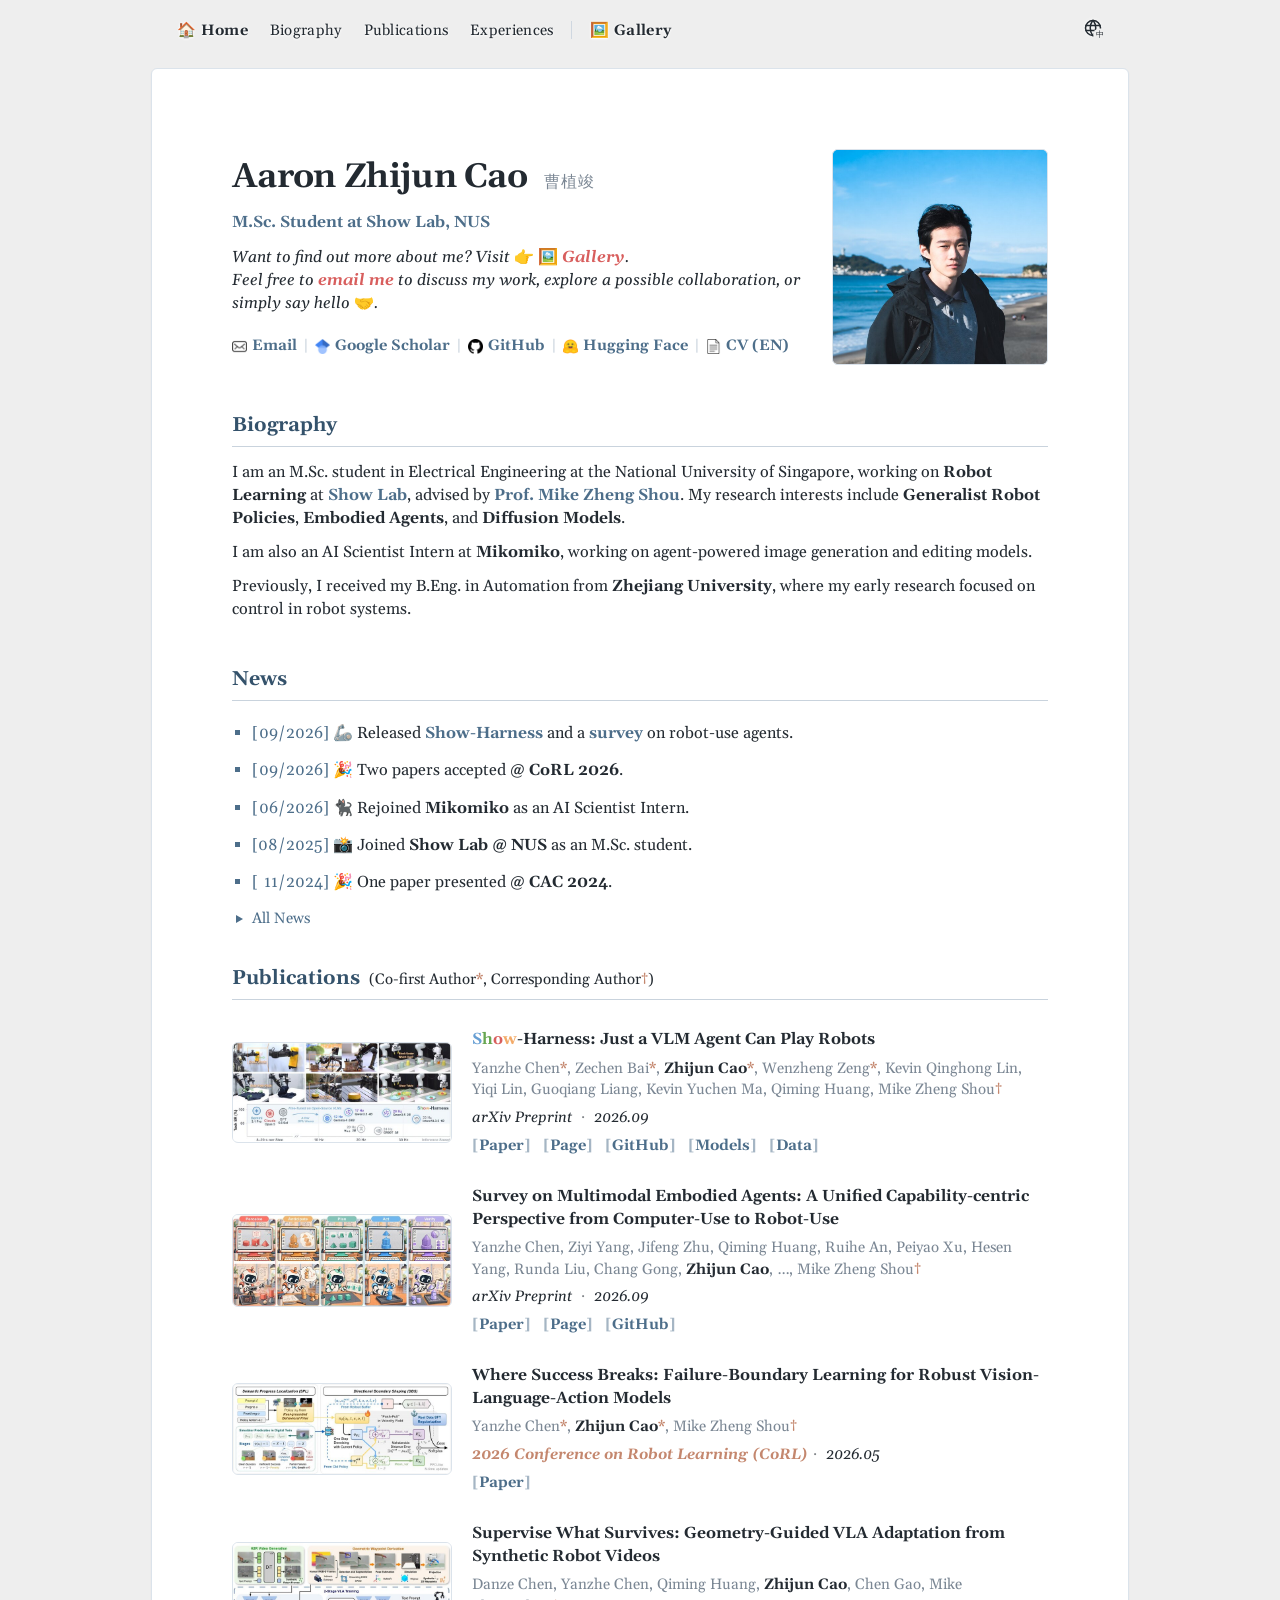
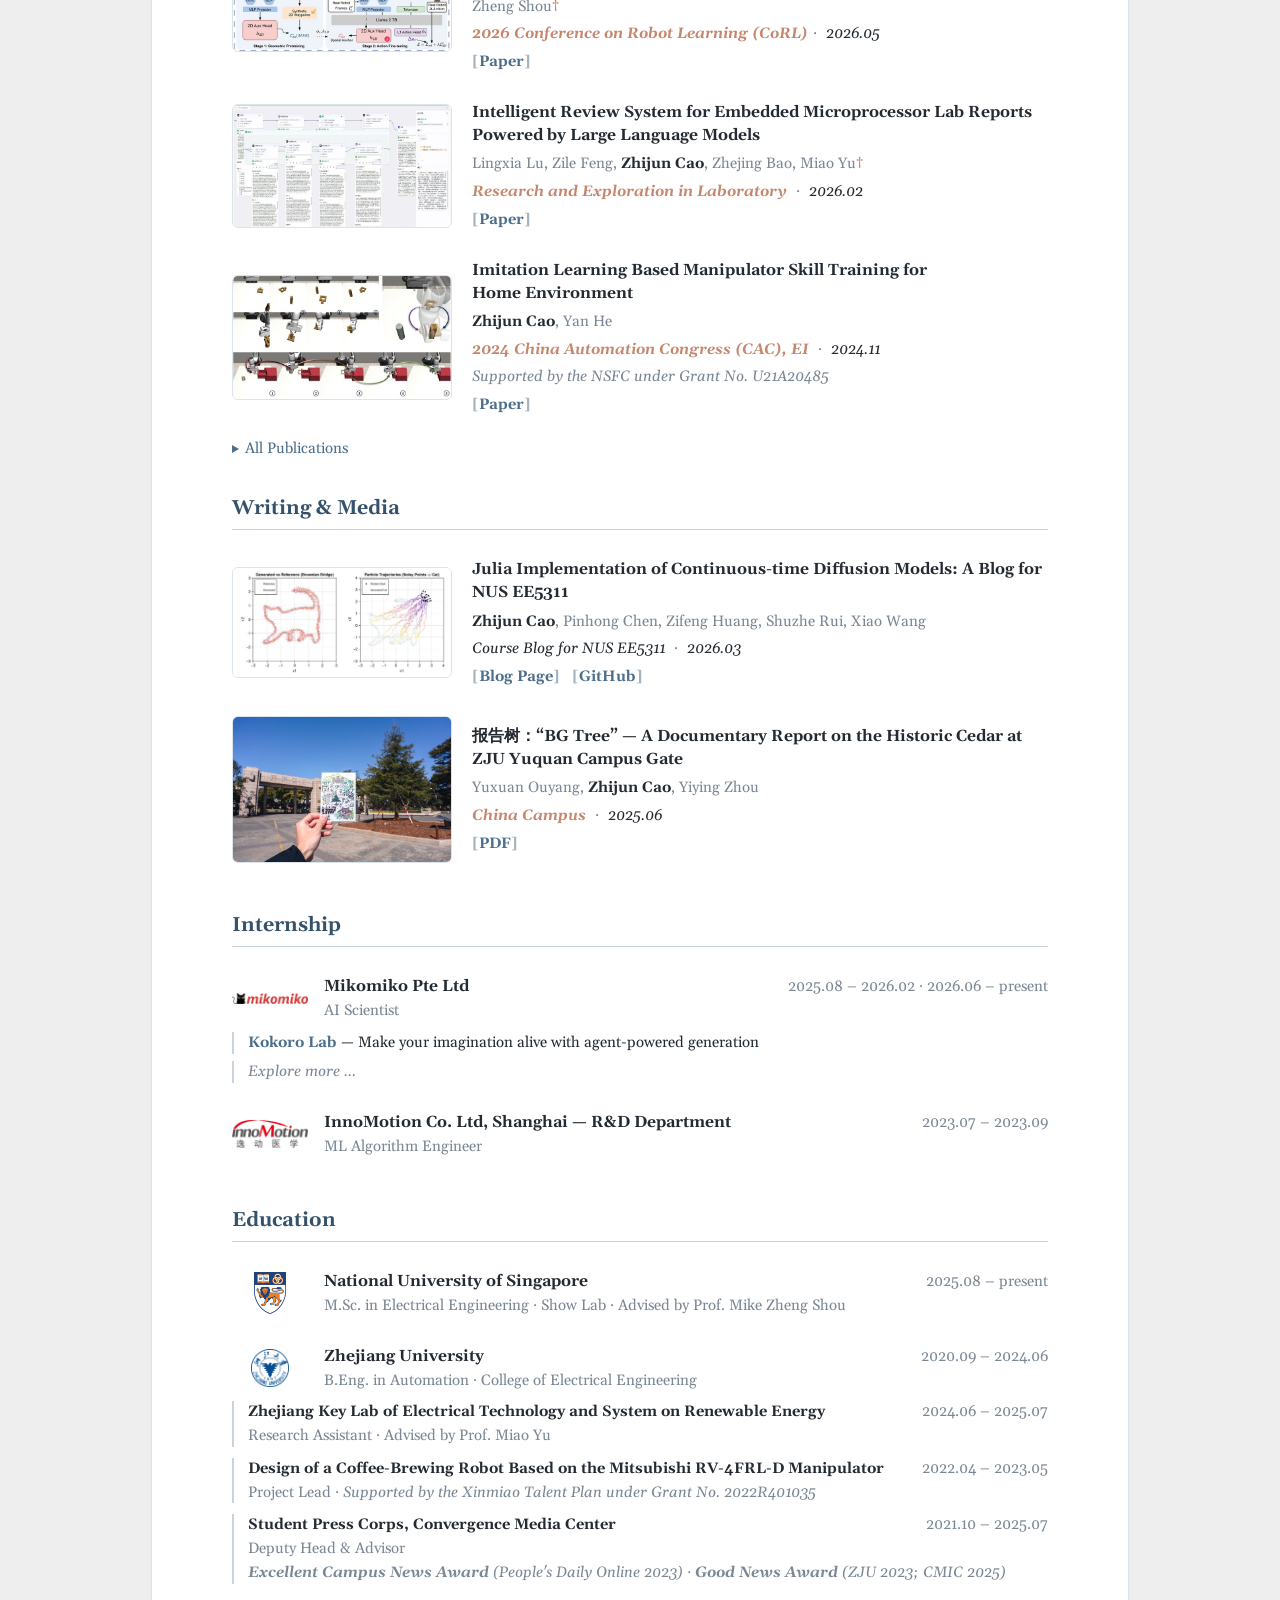
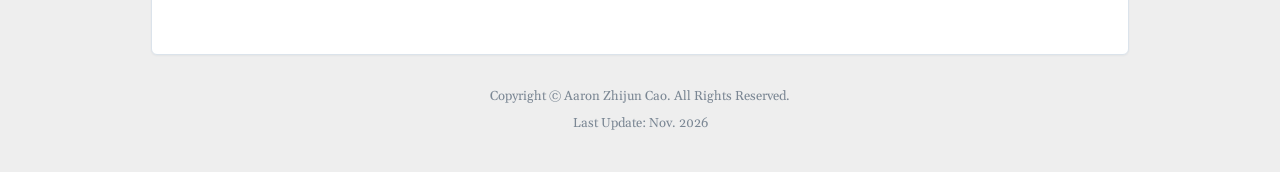
==== commit 65a32985: "Bring the first screen into focus piece by piece The entrance: the homepage's first screen comes int" ====
--- a/index.html
+++ b/index.html
@@ -2,12 +2,12 @@
 <html lang="en">
 <head>
 <meta charset="utf-8">
-<!-- 排版宽度跟着窗口走（学 Zechen 的 jemdoc 主页）：窗口窄了纸面跟着收、文字重新换行，不出横向滚动。
-     收到 700px（= style.css 的 --page-min）为止 —— 再窄头像和左边的文字就挤不下了，于是按 700px 排好、
-     整体缩到窗口宽（手机竖屏、iPad 分屏的窄的一侧）。看的是窗口宽而不是屏幕宽：iPad 分屏、台前调度时
-     窗口只占屏幕的一部分。头一次量时 viewport 还是 device-width，布局宽就是窗口宽；之后（转屏、拖分屏）
-     用「可视区宽 × 缩放比」—— 不管当前按多宽排、用户有没有双指放大，乘出来都是窗口宽。
-     电脑上浏览器不理 viewport，只靠样式表里的 min-width。脚本没跑时停在 device-width：手机上要横向拖，但不缺内容 -->
+<!-- Layout follows the window width and reflows without horizontal scroll, down to 700px (= --page-min in
+     style.css); below that the avatar and text no longer fit, so lay out at 700px and scale to the window.
+     Measure the window, not the screen (iPad Split View / Stage Manager). On first run the viewport is still
+     device-width, so clientWidth is the window width; later, visualViewport width × scale gives it regardless
+     of layout width or pinch zoom. Desktop browsers ignore viewport and rely on min-width.
+     Without JS it stays device-width: phones pan sideways, but nothing is missing. -->
 <meta name="viewport" content="width=device-width, initial-scale=1">
 <script>
 (function () {
@@ -21,33 +21,33 @@
 })();
 </script>
 <title data-i18n="home.title">Aaron Zhijun Cao 曹植竣</title>
-<meta name="description" content="Aaron Zhijun Cao (曹植竣, caozhijun), M.Sc. student at Show Lab, NUS, working on VLA models, embodied agents and diffusion models. 曹植竣，新加坡国立大学 Show Lab 硕士研究生，本科毕业于浙江大学。" data-i18n-content="home.description">
+<!-- Bing requires the description to be 25–160 characters; recount when editing -->
+<meta name="description" content="Aaron Zhijun Cao (曹植竣), M.Sc. student at Show Lab, NUS, AI Scientist Intern at Mikomiko. Robot learning, diffusion models. 新加坡国立大学硕士，浙江大学本科。" data-i18n-content="home.description">
 <meta name="author" content="Aaron Zhijun Cao">
-<!-- 语言：主语言英文（<html lang>），同时声明面向中文读者 —— Bing 参考 content-language 判断
-     页面语言与受众（Google 不看它）。正文里夹着的中文片段另用 lang="zh-CN" 标出。 -->
+<!-- Primary language is English (<html lang>); content-language also declares a Chinese audience
+     (Bing uses it, Google ignores it). Inline Chinese is marked with lang="zh-CN". -->
 <meta http-equiv="content-language" content="en, zh-CN">
 
-<!-- Open Graph：分享到社交平台时的预览卡片 -->
+<!-- Open Graph: social share preview card -->
 <meta property="og:type" content="profile">
 <meta property="og:title" content="Aaron Zhijun Cao 曹植竣" data-i18n-content="home.title">
-<meta property="og:description" content="Aaron Zhijun Cao (曹植竣, caozhijun), M.Sc. student at Show Lab, NUS, working on VLA models, embodied agents and diffusion models. 曹植竣，新加坡国立大学 Show Lab 硕士研究生，本科毕业于浙江大学。" data-i18n-content="home.description">
+<meta property="og:description" content="Aaron Zhijun Cao (曹植竣), M.Sc. student at Show Lab, NUS, AI Scientist Intern at Mikomiko. Robot learning, diffusion models. 新加坡国立大学硕士，浙江大学本科。" data-i18n-content="home.description">
 <meta property="og:url" content="https://caozhijun.top/">
-<meta property="og:image" content="https://caozhijun.top/assets/img/avatar.jpg">
+<meta property="og:image" content="https://caozhijun.top/assets/img/avatar.jpg?v=20261112">
 <meta property="og:locale" content="en_US">
 <meta property="og:locale:alternate" content="zh_CN">
 
 <link rel="canonical" href="https://caozhijun.top/">
 <link rel="icon" href="/assets/img/favicon.png?v=20261015sq192" sizes="192x192" type="image/png">
 <link rel="apple-touch-icon" href="/assets/img/apple-touch-icon.png?v=20261010full">
-<link rel="stylesheet" href="assets/css/style.css?v=20261028graylens">
-<!-- 预加载正文字体：不预加载的话要等 CSS 解析完才开始下载，首屏会先用 Georgia 画一遍再换成 Gelasio -->
+<link rel="stylesheet" href="assets/css/style.css?v=20261121entrance">
+<!-- Preload the body font: otherwise it waits for CSS parsing and the first paint flashes Georgia before Gelasio -->
 <link rel="preload" href="assets/fonts/Gelasio-var.woff2" as="font" type="font/woff2" crossorigin>
-<script src="assets/js/reveal.js?v=20261027any"></script>
-
-<!-- 结构化数据：WebSite 给出站点名称（Google 据此显示搜索结果里的站名），
-     ProfilePage 声明这一页以一个人为主体，Person 是那个人本身。
-     sameAs 把 Scholar / GitHub / LinkedIn 等身份关联到同一实体；
-     alternateName 保留中文名、拼音和曾用排列，帮助搜索引擎关联同一人的不同姓名。 -->
+<script src="assets/js/reveal.js?v=20261122start"></script>
+
+<!-- Structured data: WebSite sets the site name Google shows in results; ProfilePage + Person mark the page
+     as about one person. sameAs ties Scholar / GitHub / LinkedIn etc. to that entity; alternateName lists the
+     Chinese name, pinyin and other name orders so search engines link them. -->
 <script type="application/ld+json">
 {
   "@context": "https://schema.org",
@@ -75,9 +75,13 @@
       "name": "Aaron Zhijun Cao",
       "alternateName": ["曹植竣", "caozhijun", "Zhijun Cao", "Aaron Cao", "Cao Zhijun Aaron"],
       "url": "https://caozhijun.top/",
-      "image": "https://caozhijun.top/assets/img/avatar.jpg",
+      "image": "https://caozhijun.top/assets/img/avatar.jpg?v=20261112",
       "email": "mailto:aaroncaozj@gmail.com",
-      "jobTitle": "M.Sc. Student in Electrical Engineering",
+      "jobTitle": ["M.Sc. Student in Electrical Engineering", "AI Scientist Intern"],
+      "worksFor": {
+        "@type": "Organization",
+        "name": "Mikomiko"
+      },
       "affiliation": {
         "@type": "CollegeOrUniversity",
         "name": "National University of Singapore",
@@ -106,7 +110,7 @@
   ]
 }
 </script>
-<script src="assets/js/i18n.js?v=20261028title" defer></script>
+<script src="assets/js/i18n.js?v=20261120calm" defer></script>
 <script src="assets/js/nav.js?v=20261027lens3" defer></script>
 </head>
 <body>
@@ -121,23 +125,29 @@
     <span class="nav-divider" aria-hidden="true"></span>
     <a href="/gallery/" data-i18n="nav.gallery">🖼️ Gallery</a>
   </div>
-  <!-- 语言按钮：「文A」翻译图标（Google Material Icons 的 translate，Apache License 2.0）；切到哪种语言写在提示里 -->
-  <button class="language-toggle" type="button" aria-label="切换到中文" title="切换到中文" lang="zh-CN" hidden><svg viewBox="0 0 24 24" width="20" height="20" fill="currentColor" aria-hidden="true"><path d="M12.87 15.07l-2.54-2.51.03-.03c1.74-1.94 2.98-4.17 3.71-6.53H17V4h-7V2H8v2H1v1.99h11.17C11.5 7.92 10.44 9.75 9 11.35 8.07 10.32 7.3 9.19 6.69 8h-2c.73 1.63 1.73 3.17 2.98 4.56l-5.09 5.02L4 19l5-5 3.11 3.11.76-2.04zM18.5 10h-2L12 22h2l1.12-3h4.75L21 22h2l-4.5-12zm-2.62 7l1.62-4.33L19.12 17h-3.24z"/></svg></button>
+  <!-- Language toggle: globe with the target language as a badge (after rlinf.org); Tabler Icons "world" glyph
+       (MIT License). The badge and tooltip name the target language; i18n.js swaps both. The mask cuts the globe
+       around the badge (one hole per badge width and engine, picked in style.css), so the badge needs no background -->
+  <button class="language-toggle" type="button" aria-label="切换到中文" title="切换到中文" lang="zh-CN" hidden><span class="language-icon" aria-hidden="true"><svg viewBox="0 0 24 24" width="20" height="20" fill="none" stroke="currentColor" stroke-width="1.8" stroke-linecap="round" stroke-linejoin="round"><mask id="language-cut" maskUnits="userSpaceOnUse" x="0" y="0" width="24" height="24"><rect width="24" height="24" fill="#fff" stroke="none"/><rect class="language-cut-zh" x="12.27" y="12.6" width="16.53" height="14.4" rx="7.2" fill="#000" stroke="none"/><rect class="language-cut-en" x="7.95" y="13.31" width="20.85" height="14.4" rx="7.2" fill="#000" stroke="none"/><rect class="language-cut-zh-s" x="14.01" y="14.3" width="14.07" height="12.26" rx="6.13" fill="#000" stroke="none"/><rect class="language-cut-en-s" x="10.34" y="14.9" width="17.74" height="12.26" rx="6.13" fill="#000" stroke="none"/></mask><g mask="url(#language-cut)"><path d="M3 12a9 9 0 1 0 18 0a9 9 0 0 0 -18 0"/><path d="M3.6 9h16.8"/><path d="M3.6 15h16.8"/><path d="M11.5 3a17 17 0 0 0 0 18"/><path d="M12.5 3a17 17 0 0 1 0 18"/></g></svg><span class="language-badge">中</span></span></button>
 </nav>
 
-<main class="wrap rise">   <!-- 整张纸面连同上面的内容一起入场（见 style.css「入场」） -->
-
-  <!-- ============ 头部名片 ============ -->
+<main class="wrap rise">   <!-- sheet fades in, first screen in pieces, each section below News whole (style.css) -->
+
+  <!-- ============ Hero ============ -->
   <header class="hero">
     <div>
       <h1 data-i18n="hero.name">Aaron Zhijun Cao <span class="cn" lang="zh-CN">曹植竣</span></h1>
       <div class="role" data-i18n="hero.role">M.Sc. Student at Show Lab, NUS</div>
-      <p class="affil" data-i18n="hero.opportunities">Currently seeking <strong>Researcher / Algorithm Engineer</strong> roles in <strong>Embodied Foundation Models / Generative AI</strong>, and open to <strong>PhD opportunities</strong>. See my <a href="/assets/pdf/CV_ZhijunCao.pdf?v=202610241143">CV</a> for details.</p>
+      <p class="affil" data-i18n="contact.invitation">
+        Want to find out more about me? Visit <span class="emo">👉</span> <a href="/gallery/"><strong><span class="emo">🖼️</span> Gallery</strong></a>.<br>
+        Feel free to <a href="mailto:aaroncaozj@gmail.com">email me</a> to discuss my work,
+        explore a possible collaboration, or simply say hello <span class="emo">🤝</span>.
+      </p>
 
 
       <div class="links">
-        <!-- 邮箱：鼠标悬停时下面弹出一个小浮层，显示地址、可以一键复制；点击仍是 mailto。
-             .copy-tip 是指向入口的小尖角，也垫住入口与浮层之间那条缝 -->
+        <!-- Email: hover opens a popover with the address and a copy button; clicking is still mailto.
+             .copy-tip is the arrow and also bridges the gap between link and popover -->
         <span class="mailbox">
           <a href="mailto:aaroncaozj@gmail.com" data-i18n="contact.email">
             <img src="assets/img/icon/email.png" alt="" width="15" height="15">Email
@@ -157,8 +167,8 @@
         <a href="https://huggingface.co/aaroncaozj">
           <img src="assets/img/icon/huggingface.png" alt="" width="15" height="15">Hugging Face
         </a>
-        <!-- 暂时隐藏 LinkedIn / Instagram。lbreak 一并注释：它原本把七个入口锁成
-             4 + 3 两行，只留它的话第二行就剩 CV 孤零零一个。整段取消注释即可恢复原样。
+        <!-- LinkedIn / Instagram hidden for now. .lbreak goes with them: it splits seven links into
+             4 + 3 rows, so on its own it would leave CV alone on row two. Uncomment the block to restore.
         <span class="lbreak" aria-hidden="true"></span>
         <a href="https://www.linkedin.com/in/aaron-cao-zhijun/">
           <img src="assets/img/icon/linkedin.png" alt="" width="15" height="15">LinkedIn
@@ -167,7 +177,7 @@
           <img src="assets/img/icon/instagram.png" alt="" width="15" height="15">Instagram
         </a>
         -->
-        <a href="assets/pdf/CV_ZhijunCao.pdf?v=202610241143" data-i18n="contact.cv">
+        <a href="assets/pdf/CV_ZhijunCao.pdf?v=202611201130" data-i18n="contact.cv">
           <img src="assets/img/icon/cv.png" alt="" width="15" height="15">
           CV (EN)
         </a>
@@ -175,7 +185,7 @@
     </div>
 
     <div class="avatar-wrap" id="avatarFx" title="Click to re-run the denoising" data-i18n-title="avatar.replay">
-      <img class="avatar" src="assets/img/avatar.jpg" alt="Aaron Zhijun Cao" width="216" height="216" fetchpriority="high" data-i18n-alt="avatar.name">
+      <img class="avatar" src="assets/img/avatar.jpg?v=20261112" alt="Aaron Zhijun Cao" width="216" height="216" fetchpriority="high" data-i18n-alt="avatar.name" data-fx-face="0.558 0.45">
       <canvas class="avatar-fx" width="480" height="480" aria-hidden="true"></canvas>
     </div>
   </header>
@@ -183,17 +193,18 @@
   <!-- ============ Biography ============ -->
   <section id="biography">
     <h2 data-i18n="section.biography">Biography</h2>
-    <p data-i18n="bio.current">I am an M.Sc. student in Electrical Engineering at the National University of Singapore, working on <strong>Robot Learning</strong> at <a href="https://github.com/showlab">Show Lab</a> under the supervision of <a href="https://sites.google.com/view/showlab">Prof. Mike Zheng Shou</a>. My research interests include <strong>Vision-Language-Action Models</strong>, <strong>Embodied Agents</strong>, and <strong>Diffusion Models</strong>.</p>
-    <p data-i18n="bio.previous">Previously, I received my B.Eng. in Automation from Zhejiang University, where my early research focused on control in robot systems.</p>
+    <p data-i18n="bio.current">I am an M.Sc. student in Electrical Engineering at the National University of Singapore, working on <strong>Robot Learning</strong> at <a href="https://github.com/showlab">Show Lab</a>, advised by <a href="https://sites.google.com/view/showlab">Prof. Mike Zheng Shou</a>. My research interests include <strong>Generalist Robot Policies</strong>, <strong>Embodied Agents</strong>, and <strong>Diffusion Models</strong>.</p>
+    <p data-i18n="bio.mikomiko">I am also an AI Scientist Intern at <strong>Mikomiko</strong>, working on agent-powered image generation and editing models.</p>
+    <p data-i18n="bio.previous">Previously, I received my B.Eng. in Automation from <strong>Zhejiang University</strong>, where my early research focused on control in robot systems.</p>
   </section>
 
   <!-- ============ News ============ -->
   <section id="news">
     <h2 data-i18n="section.news">News</h2>
     <ul class="news">
-      <li><time datetime="2026-09"><span>09</span>/<span>2026</span></time> <span data-i18n="news.item0">🦾 Released <a href="https://showlab.github.io/Show-Harness/">Show-Harness</a> and a <a href="https://github.com/showlab/Awesome-Multimodal-Embodied-Agent/blob/main/assets/SURVEY_Multimodal_Embodied_Agent.pdf">survey</a> on robot-use agents.</span></li>
+      <li><time datetime="2026-09"><span>09</span>/<span>2026</span></time> <span data-i18n="news.item0">🦾 Released <a href="https://showlab.github.io/Show-Harness/">Show-Harness</a> and a <a href="https://arxiv.org/abs/2610.30108">survey</a> on robot-use agents.</span></li>
       <li><time datetime="2026-09"><span>09</span>/<span>2026</span></time> <span data-i18n="news.item1">🎉 Two papers accepted @ <strong>CoRL 2026</strong>.</span></li>
-      <li><time datetime="2026-06"><span>06</span>/<span>2026</span></time> <span data-i18n="news.item2">🐈‍⬛ Rejoined <strong>Mikomiko AI</strong>, working on next-gen image generation models.</span></li>
+      <li><time datetime="2026-06"><span>06</span>/<span>2026</span></time> <span data-i18n="news.item2">🐈‍⬛ Rejoined <strong>Mikomiko</strong> as an AI Scientist Intern.</span></li>
       <li><time datetime="2025-08"><span>08</span>/<span>2025</span></time> <span data-i18n="news.item3">📸 Joined <strong>Show Lab @ NUS</strong> as an M.Sc. student.</span></li>
       <li><time datetime="2024-11"><span>11</span>/<span>2024</span></time> <span data-i18n="news.item4">🎉 One paper presented @ <strong>CAC 2024</strong>.</span></li>
       <li class="news-hidden" hidden><time datetime="2024-06"><span>06</span>/<span>2024</span></time> <span data-i18n="news.item5">🎓 Graduated from <strong>Zhejiang University</strong> with a B.Eng. in Automation.</span></li>
@@ -202,7 +213,7 @@
   </section>
 
   <!-- ============ Publications ============ -->
-  <section id="publications">
+  <section id="publications" class="rise">
     <h2 data-i18n="section.publications">Publications <span class="cofirst">(Co-first Author<span class="star">*</span>, Corresponding Author<span class="star">†</span>)</span></h2>
 
     <article class="pub">
@@ -213,7 +224,7 @@
                aria-label="Show-Harness demo" data-i18n-aria-label="video.demo"></video>
       </div>
       <div>
-        <h3 data-i18n="paper.title0"><span class="shx"><span>S</span><span>h</span><span>o</span><span>w</span></span>-Harness: Just a VLM Agent Can Play Robot</h3>
+        <h3 data-i18n="paper.title0"><span class="shx"><span>S</span><span>h</span><span>o</span><span>w</span></span>-Harness: Just a VLM Agent Can Play Robots</h3>
         <p class="authors">
           <!-- <a href="https://chenanno.github.io/"> -->Yanzhe Chen<!-- </a> --><span class="star">*</span>,
           <!-- <a href="https://www.baizechen.site/"> -->Zechen Bai<!-- </a> --><span class="star">*</span>,
@@ -238,7 +249,7 @@
     </article>
 
     <article class="pub">
-      <div class="thumb"><img src="assets/img/pub/pub-papav.jpg" width="900" height="375" alt="" loading="lazy"></div>
+      <div class="thumb"><img src="assets/img/pub/pub-papav.jpg" width="900" height="375" alt="Figure from the survey on multimodal embodied agents" loading="lazy"></div>
       <div>
         <h3 data-i18n="paper.title1">Survey on Multimodal Embodied Agents: A Unified Capability-centric Perspective from Computer-Use to Robot-Use</h3>
         <p class="authors">
@@ -253,7 +264,7 @@
           <!-- <a href="https://github.com/seizethe-day"> -->Chang Gong<!-- </a> -->,
           <span class="me">Zhijun Cao</span>,
           …,
-          <!-- 省略的作者（删掉这段注释的首尾即可恢复）：
+          <!-- Omitted authors (remove the comment markers to restore):
           Zechen Bai,
           Wenzheng Zeng,
           Yiqi Lin,
@@ -263,17 +274,17 @@
           -->
           Mike Zheng Shou<span class="star">†</span>
         </p>
-        <p class="venue" data-i18n="paper.venue1">TechRxiv Preprint <span class="dot">·</span> 2026.09</p>
+        <p class="venue" data-i18n="paper.venue1">arXiv Preprint <span class="dot">·</span> 2026.09</p>
         <div class="tags">
-          <a href="https://doi.org/10.6084/m9.figshare.33529048" data-i18n="link.paper">Paper</a>
+          <a href="https://arxiv.org/abs/2610.30108" data-i18n="link.paper">Paper</a>
           <a href="https://showlab.github.io/Awesome-Multimodal-Embodied-Agent/" data-i18n="link.page">Page</a>
-          <a href="https://github.com/showlab/Awesome-Multimodal-Embodied-Agent">GitHub</a>
+          <a href="https://github.com/showlab/Awesome-Multimodal-Embodied-Agent" data-gh-stars="showlab/Awesome-Multimodal-Embodied-Agent">GitHub</a>
         </div>
       </div>
     </article>
 
     <article class="pub">
-      <div class="thumb"><img src="assets/img/pub/pub-dls.jpg" width="900" height="374" alt="" loading="lazy"></div>
+      <div class="thumb"><img src="assets/img/pub/pub-dls.jpg" width="900" height="374" alt="Figure from Where Success Breaks: failure-boundary learning for VLA models" loading="lazy"></div>
       <div>
         <h3 data-i18n="paper.title2">Where Success Breaks: Failure-Boundary Learning for Robust Vision-Language-Action Models</h3>
         <p class="authors">Yanzhe Chen<span class="star">*</span>,
@@ -288,7 +299,7 @@
     </article>
 
     <article class="pub">
-      <div class="thumb"><img src="assets/img/pub/pub-gra.jpg" width="900" height="447" alt="" loading="lazy"></div>
+      <div class="thumb"><img src="assets/img/pub/pub-gra.jpg" width="900" height="447" alt="Figure from Supervise What Survives: geometry-guided VLA adaptation" loading="lazy"></div>
       <div>
         <h3 data-i18n="paper.title3">Supervise What Survives: Geometry-Guided VLA Adaptation from Synthetic Robot Videos</h3>
         <p class="authors">
@@ -303,15 +314,7 @@
     </article>
 
     <article class="pub">
-      <div class="thumb"><img src="assets/img/pub/pub-face.jpg" width="900" height="456" alt="" loading="lazy"></div>
-      <div>
-        <h3 data-i18n="paper.title4">When Failures Outline Success: Contrastive Denoising for Fine-Grained Robotic Manipulation</h3>        <p class="venue" data-i18n="paper.venue4">CCF-A Conference Under Review <span class="dot">·</span> 2026.05</p>
-        <div class="tags"><span data-i18n="paper.pending">Paper link to be updated</span></div>
-      </div>
-    </article>
-
-    <article class="pub">
-      <div class="thumb"><img src="assets/img/pub/pub-llmgrade.jpg" width="720" height="405" alt="" loading="lazy"></div>
+      <div class="thumb"><img src="assets/img/pub/pub-llmgrade.jpg" width="720" height="405" alt="Figure from the paper on an LLM-powered review system for lab reports" loading="lazy"></div>
       <div>
         <h3 data-i18n="paper.title5">Intelligent Review System for Embedded Microprocessor Lab Reports Powered by Large Language Models</h3>
         <p class="authors"><!-- <a href="https://xplorestaging.ieee.org/author/37085709926"> -->Lingxia Lu<!-- </a> -->, Zile Feng, <span class="me">Zhijun Cao</span>, Zhejing Bao, <!-- <a href="https://xplorestaging.ieee.org/author/37534419800"> -->Miao Yu<!-- </a> --><span class="star">†</span></p>
@@ -323,7 +326,7 @@
     </article>
 
     <article class="pub">
-      <div class="thumb"><img src="assets/img/pub/pub-cac.jpg" width="900" height="508" alt="" loading="lazy"></div>
+      <div class="thumb"><img src="assets/img/pub/pub-cac.jpg" width="900" height="508" alt="Figure from the paper on imitation learning for manipulator skill training" loading="lazy"></div>
       <div>
         <h3 data-i18n="paper.title6">Imitation Learning Based Manipulator Skill Training for Home Environment</h3>
         <p class="authors"><span class="me">Zhijun Cao</span>, <!-- <a href="https://ieeexplore.ieee.org/author/37288328000"> -->Yan He<!-- </a> --></p>
@@ -334,14 +337,45 @@
         </div>
       </div>
     </article>
+
+    <!-- Under-review papers, folded by default under a neutral "All Publications" label (native disclosure: no script; the label is translated via data-i18n) -->
+    <details class="pub-more">
+      <summary data-i18n="paper.more">All Publications</summary>
+
+      <article class="pub">
+        <div class="thumb"><img src="assets/img/pub/pub-ruibench.jpg" width="900" height="493" alt="Figure from RUIBench: what makes a good robot-use interface" loading="lazy"></div>
+        <div>
+          <h3 data-i18n="paper.title7">RUIBench: What Makes a Good Robot-Use Interface?</h3>
+          <p class="venue" data-i18n="paper.venue7">CCF-A Conference Under Review <span class="dot">·</span> 2026.11</p>
+          <div class="tags"><span data-i18n="paper.pending">Paper link to be updated</span></div>
+        </div>
+      </article>
+
+      <article class="pub">
+        <div class="thumb"><img src="assets/img/pub/pub-mrbench.jpg" width="900" height="362" alt="Figure from MRBench: physical necessity reasoning in heterogeneous multi-robot manipulation" loading="lazy"></div>
+        <div>
+          <h3 data-i18n="paper.title8">MRBench: Benchmarking Physical Necessity Reasoning in Heterogeneous Multi-Robot Manipulation</h3>
+          <p class="venue" data-i18n="paper.venue8">CCF-A Conference Under Review <span class="dot">·</span> 2026.11</p>
+          <div class="tags"><span data-i18n="paper.pending">Paper link to be updated</span></div>
+        </div>
+      </article>
+
+      <article class="pub">
+        <div class="thumb"><img src="assets/img/pub/pub-calm.jpg" width="900" height="459" alt="Figure from Learning from Last-Mile Failures: last-mile errors and contrastive guidance in fine-grained robotic manipulation" loading="lazy"></div>
+        <div>
+          <h3 data-i18n="paper.title4">Learning from Last-Mile Failures in Fine-Grained Robotic Manipulation</h3>        <p class="venue" data-i18n="paper.venue4">CCF-A Conference Under Review <span class="dot">·</span> 2026.05</p>
+          <div class="tags"><span data-i18n="paper.pending">Paper link to be updated</span></div>
+        </div>
+      </article>
+    </details>
   </section>
 
   <!-- ============ Writing & Media ============ -->
-  <section id="writing">
+  <section id="writing" class="rise">
     <h2 data-i18n="section.writing">Writing &amp; Media</h2>
 
     <article class="pub">
-      <div class="thumb"><img src="assets/img/write/write-juliadiffusion.jpg" width="900" height="450" alt="" loading="lazy"></div>
+      <div class="thumb"><img src="assets/img/write/write-juliadiffusion.jpg" width="900" height="450" alt="Figure from the blog on continuous-time diffusion models in Julia" loading="lazy"></div>
       <div>
         <h3 data-i18n="writing.diffusion">Julia Implementation of Continuous-time Diffusion Models: A Blog for NUS EE5311</h3>
         <p class="authors"><span class="me">Zhijun Cao</span>, Pinhong Chen, Zifeng Huang, Shuzhe Rui, Xiao Wang</p>
@@ -354,7 +388,7 @@
     </article>
 
     <article class="pub">
-      <div class="thumb"><img src="assets/img/write/write-bgtree.jpg?v=202609291444" width="1280" height="854" alt="" loading="lazy"></div>
+      <div class="thumb"><img src="assets/img/write/write-bgtree.jpg?v=202609291444" width="1280" height="854" alt="Image from the BG Tree report on the historic cedar at ZJU Yuquan Campus" loading="lazy"></div>
       <div>
         <h3 data-i18n="writing.tree">报告树：“BG Tree” — A Documentary Report on the Historic Cedar at ZJU Yuquan Campus Gate</h3>
         <p class="authors">Yuxuan Ouyang, <span class="me">Zhijun Cao</span>, Yiying Zhou</p>
@@ -367,24 +401,23 @@
   </section>
 
   <!-- ============ Internship ============ -->
-  <section id="internship">
+  <section id="internship" class="rise">
     <h2 data-i18n="section.internship">Internship</h2>
 
     <div class="item">
-      <div class="ilogo"><img src="assets/img/logo/mikomiko.png" width="160" height="23" alt="" loading="lazy"></div>
+      <div class="ilogo"><img src="assets/img/logo/mikomiko.png" width="160" height="23" alt="Mikomiko logo" loading="lazy"></div>
       <div class="ihead">
       <div class="row">
-        <span class="t" data-i18n="internship.mikomiko">Mikomiko AI</span>
+        <span class="t" data-i18n="internship.mikomiko">Mikomiko Pte Ltd</span>
         <span class="d" data-i18n="internship.dates">2025.08&nbsp;–&nbsp;2026.02 · 2026.06&nbsp;–&nbsp;present</span>
       </div>
-      <div class="s" data-i18n="internship.ai">AIGC Algorithm Engineer</div>
+      <div class="s" data-i18n="internship.ai">AI Scientist</div>
       </div>
       <div class="irest">
       <div class="plist">
         <div class="prow" data-i18n="internship.lab"><a href="https://kokorolab.net/en/home"><strong>Kokoro Lab</strong></a>
-          — Native image generation and editing model</div>
-        <div class="prow" data-i18n="internship.studio"><strong>Kokoro Studio</strong> <span class="pst">(to be announced)</span>
-          — Video generation canvas</div>
+          — Make your imagination alive with agent-powered generation</div>
+        <div class="prow" data-i18n="internship.more"><span class="pst">Explore more <span class="handle" tabindex="0" data-h="@otakufans_net"></span></span></div>
       </div>
       <!-- <ul>
         <li>Main work focusing on the inference efficiency and diffusion distillation of any-to-any models.</li>
@@ -393,7 +426,7 @@
     </div>
 
     <div class="item">
-      <div class="ilogo"><img src="assets/img/logo/innomotion.png" width="160" height="58" alt="" loading="lazy"></div>
+      <div class="ilogo"><img src="assets/img/logo/innomotion.png" width="160" height="58" alt="InnoMotion logo" loading="lazy"></div>
       <div class="ihead">
       <div class="row">
         <span class="t" data-i18n="internship.innomotion">InnoMotion Co. Ltd, Shanghai — R&amp;D Department</span>
@@ -405,11 +438,11 @@
   </section>
 
   <!-- ============ Education ============ -->
-  <section id="education">
+  <section id="education" class="rise">
     <h2 data-i18n="section.education">Education</h2>
 
     <div class="item">
-      <div class="ilogo"><img src="assets/img/logo/nus.png" width="125" height="160" alt="" loading="lazy"></div>
+      <div class="ilogo"><img src="assets/img/logo/nus.png" width="125" height="160" alt="National University of Singapore logo" loading="lazy"></div>
       <div class="ihead">
       <div class="row">
         <span class="t" data-i18n="education.title0">National University of Singapore</span>
@@ -420,7 +453,7 @@
     </div>
 
     <div class="item">
-      <div class="ilogo"><img src="assets/img/logo/zju.png" width="160" height="160" alt="" loading="lazy"></div>
+      <div class="ilogo"><img src="assets/img/logo/zju.png" width="160" height="160" alt="Zhejiang University logo" loading="lazy"></div>
       <div class="ihead">
       <div class="row">
         <span class="t" data-i18n="education.title1">Zhejiang University</span>
@@ -450,15 +483,15 @@
             <span class="d">2021.10 – 2025.07</span>
           </div>
           <div class="s" data-i18n="education.detail3">Deputy Head &amp; Advisor</div>
-          <div class="s" data-i18n="education.detail4"><strong>Excellent Campus News Award</strong> (People's Daily Online 2023)
-            · <strong>Good News Award</strong> (ZJU 2023; CMIC 2025)</div>
+          <div class="s" data-i18n="education.detail4"><em><strong>Excellent Campus News Award</strong> (People's Daily Online 2023)
+            · <strong>Good News Award</strong> (ZJU 2023; CMIC 2025)</em></div>
         </div>
       </div>
       </div>
     </div>
   </section>
 
-  <!-- ============ Projects（暂时隐藏；咖啡冲煮机器人项目已列在 Education 的浙大条目下）============ -->
+  <!-- ============ Projects (hidden; the coffee-brewing robot is listed under the ZJU entry in Education) ============ -->
   <!-- <section id="projects">
     <h2>Projects</h2>
 
@@ -471,18 +504,9 @@
     </div>
   </section> -->
 
-  <!-- ============ Opportunities ============ -->
-  <section id="collaboration">
-    <p data-i18n="contact.invitation">
-      Want to find out more about me? Visit 👉 <a href="/gallery/"><strong>🖼️ Gallery</strong></a>.<br>
-      Feel free to <a href="mailto:aaroncaozj@gmail.com">email me</a> to discuss the work above,
-      explore a possible collaboration, or simply say hello 🤗.
-    </p>
-  </section>
-
   <!-- ============ Visitors ============ -->
-  <!-- 整段带 hidden，由 worldmap.js 在建好之后移除：
-       脚本挂了或接口无数据时，这一节连同它的留白一起不出现。 -->
+  <!-- Starts hidden; worldmap.js unhides it once the map is built, so a failed script or empty data
+       leaves no blank section. -->
   <section id="visitors" hidden>
     <div class="vmap" id="visitorMap"></div>
   </section>
@@ -491,17 +515,15 @@
 
 <footer class="wrap">
   <span data-i18n="footer.copyright">Copyright © Aaron Zhijun Cao. All Rights Reserved.</span>
-  <span data-i18n="footer.updated">Last Update: Oct. 2026</span>
+  <span data-i18n="footer.updated">Last Update: Nov. 2026</span>
 </footer>
 
 <script>
-/* 论文条目里的视频：滚进视口才开始播，滚出就暂停。
-   preload="none" 让它在此之前完全不占带宽 —— 首页七篇论文，
-   若都预加载会白白吃掉几 MB。
-   尊重"减少动态效果"：那种情况下只留 poster 静帧，并给出播放控件。
-   poster 不像 <img> 那样能 loading="lazy"，写成属性就会随页面一起下载（100 KB 左右），和首屏抢带宽。
-   所以写在 data-poster 里，卡片离视口还有一段距离时再挂上；video 上的 width/height 先按封面的比例
-   把框撑好，封面到了不会跳 */
+/* Paper videos play only while in view and pause when scrolled out; preload="none" keeps them off the
+   network until then. Reduced motion: poster frame only, with controls.
+   poster can't be lazy-loaded like <img> and as an attribute would download with the page, competing with
+   first paint; so it sits in data-poster and is attached as the card nears the viewport. width/height on
+   <video> reserve the poster's aspect ratio so nothing jumps. */
 (function () {
   var vids = document.querySelectorAll('.thumb-video');
   if (!vids.length) return;
@@ -523,7 +545,7 @@
 
   var io = new IntersectionObserver(function (entries) {
     entries.forEach(function (e) {
-      // 浏览器不许自动播放时（如 iPhone 开着低电量模式）给出播放控件，至少能手动点开
+      // If autoplay is blocked (e.g. iPhone Low Power Mode), show controls so it can be started by hand
       if (e.isIntersecting) { e.target.play().catch(function (err) { if (err && err.name === 'NotAllowedError') e.target.controls = true; }); }
       else { e.target.pause(); }
     });
@@ -534,11 +556,11 @@
 </script>
 
 <script>
-/* 邮箱入口：鼠标悬停（或键盘聚焦）时在下面弹出小浮层，里面是地址和「复制」按钮；点击入口本身
-   仍是原来的 mailto。鼠标一离开就收起，不停留 —— 入口和浮层之间那条缝由 .copy-tip 垫着（它和浮层
-   一样宽，只在打开时接鼠标），所以从入口往下划到浮层上不算离开。
-   复制成功后按钮变成「已复制」，过一会儿变回来；文字变长变短时浮层跟着重新居中。按 Esc 也收起。
-   没有悬停的设备（手机）不弹：点一下就是写邮件，长按链接系统自带复制 */
+/* Email popover: hover or focus opens it below the link (address + Copy button); clicking the link is still mailto.
+   It closes as soon as the pointer leaves. .copy-tip bridges the gap (same width as the popover, takes the pointer
+   only while open), so moving down onto the popover doesn't count as leaving.
+   After copying, the button briefly reads "Copied" and the popover re-centres for the new width. Esc also closes.
+   Devices without hover (phones) get no popover: tap composes mail, long-press gives the system copy. */
 (function () {
   var box = document.querySelector('.mailbox');
   if (!box || !window.matchMedia || !matchMedia('(hover: hover)').matches) return;
@@ -552,8 +574,9 @@
     if (pop.classList.contains('on')) place();
   }
   function place() {
-    // 浮层与入口左右居中对齐；窗口窄、左边放不下时贴着窗口左缘留 8px，尖角仍对准入口正中。
-    // 垫缝的那一条（.copy-tip）与浮层同宽、同位置
+    // Centre the popover on the link; if it would overflow the left edge, keep 8px from the window edge
+    // with the arrow still on the link centre. .copy-tip shares the popover's width and position.
+    // .links must not clip horizontally, or the part left of the column is cut off (see the script below)
     var half = link.offsetWidth / 2, left = half - pop.offsetWidth / 2;
     left = Math.max(left, 8 - box.getBoundingClientRect().left);
     box.style.setProperty('--px', left + 'px');
@@ -569,7 +592,7 @@
     clearTimeout(doneT);
     doneT = setTimeout(reset, 1600);
   }
-  function legacyCopy() {                       // 没有剪贴板接口的旧浏览器
+  function legacyCopy() {                       // old browsers without the Clipboard API
     var t = document.createElement('textarea');
     t.value = addr; t.setAttribute('readonly', '');
     t.style.cssText = 'position:fixed;left:-99px;top:0;opacity:0';
@@ -589,10 +612,36 @@
   document.addEventListener('languagechange', function () { if (!copy.classList.contains('done')) reset(); });
 })();
 
-// News 展开
+// Contacts row: mark each item that starts a wrapped line (.line-start), so CSS drops its "|" divider,
+// which would otherwise sit left of the column. This replaces overflow-x: clip on .links, which also cut
+// off the email popover. Items on one flex line share offsetTop (align-items: stretch); a larger one
+// means a new line. Re-run whenever the row or an item changes size: window width, language, fonts.
+(function () {
+  var row = document.querySelector('.links');
+  if (!row) return;
+  function mark() {
+    var items = row.children, prev = null;
+    for (var i = 0; i < items.length; i++) {
+      var top = items[i].offsetTop;
+      items[i].classList.toggle('line-start', prev !== null && top > prev);
+      prev = top;
+    }
+  }
+  mark();
+  if (window.ResizeObserver) {
+    var ro = new ResizeObserver(mark);
+    ro.observe(row);
+    for (var i = 0; i < row.children.length; i++) ro.observe(row.children[i]);
+  } else {
+    window.addEventListener('resize', mark);
+    document.addEventListener('languagechange', mark);
+  }
+})();
+
+// News expand / collapse
 (function () {
   var btn = document.getElementById('newsMore');
-  // 前面的三角由样式表画（.news-more::before），展开时转向下；这里只换文字
+  // The triangle is drawn in CSS (.news-more::before) and turns down when open; only the label changes here
   function updateLabel() {
     btn.textContent = document.documentElement.lang === 'zh-CN' ? '全部动态' : 'All News';
   }
@@ -609,55 +658,192 @@
 
 <script>
 /* ------------------------------------------------------------------
-   头像入场动效：latent diffusion + rectified flow 的视觉复刻。
-
-   路径用 rectified flow 的直线插值（SD3 / Flux 的做法）：
-       x_t = (1 - t) * x_0 + t * eps,   t: 1 -> 0
-   这恰好就是 canvas 的 alpha 合成公式，于是整段可以纯靠
-   globalAlpha + drawImage 完成，走 GPU，不必逐像素读写，
-   也就不受 tainted canvas 的跨源限制。
-   （DDPM 是球面路径 sqrt(abar)*x0 + sqrt(1-abar)*eps，
-     系数平方和为 1，那个就必须逐像素算了。）
-
-   噪声不在像素空间采样，而是先在低分辨率“latent”上生成，
-   再由 drawImage 平滑上采样 —— 模拟 VAE 解码，得到块状而非
-   针尖状的颗粒。
-
-   关键点：混合进去的不是成品图，而是随 t 变化的“当前预测”
-   x_hat_0(t)。真实采样跑的是反向过程，早期模型只能给出粗糙
-   模糊、细节尚不存在的估计；若始终拿成品图去混噪声，得到的
-   只是前向加噪的倒放 —— 看上去像给照片盖了层噪声，而不是
-   把照片一点点生成出来。这里用降采样再上采样来模拟受 latent
-   分辨率限制的预测，并让饱和度、对比度一同从低到高恢复。
+   Avatar intro: a visual mimic of latent diffusion + rectified flow,
+   calibrated against Z-Image (base) decodes, then restyled where marked
+   "Deliberately not copied".
+
+   Noise-level axis: t IS sigma, and it runs linearly 1 -> 0 (step k shows
+   sigma = 1 - k/STEPS). At every sigma the frame is tuned to look like a real
+   Z-Image latent x_sigma pushed straight through the VAE decoder:
+       x_sigma = (1 - sigma) * x_0 + sigma * eps
+   Calibration: real 1024px Z-Image runs decoded at sigma = 1, 0.95, ..., 0 and
+   compared at 512px with this script rendered in headless Chrome, on
+   fine-grain noise strength, colour layout and shape correlation with the final
+   image, mean luminance and saturation. Pixel constants below are for a 512px
+   canvas and scale with W.
+
+   What real decodes look like, and how each is mimicked:
+   - sigma ~ 1: fine, saturated colour speckle (per-channel std ~60/255, grain
+     about 1/250 of the width, channels correlated ~0.7). Not soft blotches.
+     Deliberately not copied: the latent noise is a little coarser and softer
+     (NOISE_COARSE, NOISE_STD), so the first steps visibly churn without
+     clumping; the overlay grain keeps the measured fine size throughout.
+   - Colour layout surfaces first (sigma ~0.95-0.9), shapes from ~0.8, the
+     subject reads clearly from ~0.6; below ~0.3 only fine grain is left, and it
+     fades roughly linearly with sigma.
+   - Mid-range frames (sigma ~0.6-0.2) are slightly greyer than the final image:
+     the latent signal is scaled by (1 - sigma), so decodes lose saturation.
+     Deliberately not copied: under the wash the prediction gets a mild
+     saturation boost (SAT) and a hue-safe exposure lift (BRIGHT), so the sky
+     reads bright blue early (blurred sky ~95-100% of final luminance from 0.8,
+     hue within ~4 deg of the final blue).
+   - Anything that brightens per channel turns the sky cyan: its blue channel is
+     already near 255, so blue clips while green keeps rising. That rules out
+     contrast(), brightness() and the additive EXPO / BLOOM extras (kept at 0;
+     set them > 0 to restore the stylised look). BRIGHT instead mixes each
+     pixel toward white by an amount set by its own luminance.
+
+   Rendering is plain canvas compositing (globalAlpha + drawImage), with noise
+   blended into the current prediction x_hat_0(sigma), not the final image.
+   Noise has two layers: a grey wash on the straight path whose weight
+   sigma^MIX drops early (0.66 at 0.9, 0.41 at 0.8, 0.13 at 0.6), and overlay
+   grain fading linearly with sigma, which modulates lightness so colour shows
+   through.
+
+   One sigma for the whole image, as in a real sampler (a face layer running
+   ahead of the rest drifted against it on an iPad).
 ------------------------------------------------------------------ */
 (function () {
   var wrap = document.getElementById('avatarFx');
   if (!wrap) return;
   var img    = wrap.querySelector('img');
   var canvas = wrap.querySelector('canvas');
-  var ctx    = canvas.getContext('2d');
+  var mctx   = canvas.getContext('2d');
+  var ctx    = mctx;   // context drawPred / render / drawBloom draw on
   var W = canvas.width, H = canvas.height;
-
-  var STEPS  = 20;    // 采样步数
-  var DT     = 45;    // 每步毫秒（20 x 45ms 约 0.90s）
-  var COARSE = 16;    // t=1 时的 latent 下采样倍率（块最粗）
-  var FINE   = 2;     // t=0 附近的下采样倍率（颗粒最细）
-  var CHROMA = 0.62;  // 三通道共享分量占比，越大色块越明显
-  var GAMMA  = 1.35;  // 预测清晰度的回升曲线：>1 表示结构在中段快速涌现
+  var PX = W / 512;   // calibration was done on a 512px canvas; noise sizes scale with the canvas
+
+  var STEPS  = 20;    // sampling steps; step k shows sigma = 1 - k/STEPS
+  var DT     = 50;    // ms per step (20 x 50 = 1 s): a whole number of frames (3 at 60 Hz, 6 at 120 Hz),
+                      // so every step lasts equally long; 45 ms would alternate 3/3/2 frames
+  var STEPS_INTRO = 24; // steps for the play on page load (24 x DT = 1.2 s). It starts with the page entrance
+                        // (see intro()), during which the avatar comes into focus from a blur (avatar-focus in
+                        // style.css: 0.1 s delay, 0.7 s), sharp at 0.8 s (step 16, a third left);
+                        // 1.6-2 s felt long. Change the step count, not DT: 100 ms steps stutter
+  var COARSE = 16;    // block side (px) at sigma=1, the coarsest level; a power of two dividing W (see drawPred)
+  var CHROMA = 0.62;  // share of noise common to all channels (real decodes: channel correlation ~0.72)
+  var GAMMA  = 2;     // prediction sharpness curve q = sigma^GAMMA; real x_hat_0 is sharp early, so structure
+                      // is limited by the noise, not by blur. Don't go below 1 (blocks jitter)
+  var MIX    = 4;     // grey-wash weight sigma^MIX (0.66 at 0.9, 0.41 at 0.8, 0.13 at 0.6); Z-Image measures ~2.5,
+                      // but its heavier wash greys the sky out for the first third
+  var GRAIN  = 1.0;   // overlay grain strength, times sigma
+  /* Latent noise: cell size (px) at sigma=1 / sigma=0 and strength. Z-Image measures ~6 px and std ~61; slightly
+     coarser cells make the early steps churn visibly (frame-to-frame change close to the old blotchy version).
+     Cells ~12 px or more, or std 60 at 8 px, read as clumps in the pure-noise frames. */
+  var NOISE_STD = 48; // per-channel std scale of the noise textures (0–255)
+  var NOISE_COARSE = 8 * PX, NOISE_FINE = 2 * PX;
+  var GRAIN_SCALE = 2 * PX;  // grain size (px)
+  /* Colour under the wash, both times the grey-wash weight sigma^MIX, so they vanish as the wash does.
+     SAT: extra saturation at full wash. Keep it modest: past ~1.2x the sky's blue clips and it drifts cyan.
+     BRIGHT: exposure. A greyscale copy of the prediction is screened on top, i.e. each pixel moves toward
+     white by its own luminance: the sky brightens a lot, the dark coat hardly at all, and hue is unchanged
+     because all three channels move by the same fraction. Above ~1.5 the sky goes hazy white. */
+  var SAT    = 0.8;
+  var BRIGHT = 1.2;
+  /* The prediction is upscaled smooth, not as blocks, whose edges jump between block sizes (most visibly at the
+     eyes and mouth). Upscale, then blur by PRED_BLUR x block size; without canvas filter (Safari) smoothUp stands
+     in for the blur. */
+  var PRED_BLUR = 0.55;
+  /* The block grid overhangs the canvas by up to one block (see AX), plus EDGE more blocks per side so the blur
+     never pulls transparency in at the canvas edge; the avatar is edge-extended by PAD px to cover all of it. */
+  var EDGE = 2, PAD = (1 + EDGE) * COARSE;
+  // Stylised extras, off for Z-Image fidelity (real decodes show neither):
+  var EXPO   = 0;     // overexposure: opacity of an additive copy of the prediction, times q^1.5 (was 0.12)
+  var BLOOM  = 0;     // bloom opacity, times q^1.5 (was 0.55)
+  var BLOOM_TH  = 0.74; // luminance threshold (0–1): only the brightest spots (horizon, highlights, surf) glow
+  var BLOOM_DIV = 4;    // bloom canvas is this many times smaller than the prediction; larger = softer
+  var BLOOM_WHITE = 0.3; // how far bloom cores are pushed to white (neutral; warm white looks fake on blue sky)
 
   if (window.matchMedia && window.matchMedia('(prefers-reduced-motion: reduce)').matches) return;
 
-  ctx.imageSmoothingEnabled = true;
-  ctx.imageSmoothingQuality = 'high';
-
-  // 低分辨率噪声画布，充当 latent
+  mctx.imageSmoothingEnabled = true;
+  mctx.imageSmoothingQuality = 'high';
+
+  /* Two noise textures: latent noise and fine overlay grain. Built once before the first play, 1.6x
+     larger than a frame needs; each frame crops a random window (pickNoise). Shifted white noise is as good
+     as a fresh sample, and generating Gaussian noise per frame dominated render time. */
   var nz = document.createElement('canvas');
   var nctx = nz.getContext('2d');
-  // 当前步的预测图 x_hat_0(t)，同样先降到低分辨率
-  var pr = document.createElement('canvas');
+  var gz = document.createElement('canvas');
+  var gctx = gz.getContext('2d');
+  var pr = document.createElement('canvas');        // one level, downsampled (resized per level, see drawLevel)
   var pctx = pr.getContext('2d');
-  pctx.imageSmoothingEnabled = true;
-  pctx.imageSmoothingQuality = 'high';
+
+  /* Safari (iPad included) has canvas filter only behind a flag as of 26, so blur, saturate and grayscale are
+     silently ignored there. Fallbacks, used only without filter:
+     - blur: smoothUp, upscaling in 2x bilinear passes. Each pass is a round of Chaikin corner cutting, so a
+       few approach a quadratic B-spline: about as soft as the blur, with no block edges.
+     - BRIGHT: greyOf, a grey fill in the 'saturation' blend mode (keeps luminance, drops saturation).
+     SAT has no cheap equivalent and is skipped, so the sky is a little less saturated in the first steps. */
+  var canFilter = 'filter' in mctx;
+  var sb = [], sbx = [];                           // scratch canvases, fixed size so nothing reallocates per frame
+  for (var i = 0; i < 3; i++) {
+    sb[i] = document.createElement('canvas');
+    sb[i].width = sb[i].height = canFilter ? 1 : W + 2 * PAD;   // largest use: the m*b <= W + (1 + 2 EDGE) COARSE upscale
+    sbx[i] = sb[i].getContext('2d');
+    sbx[i].imageSmoothingEnabled = true;
+    sbx[i].imageSmoothingQuality = 'low';          // plain bilinear: what each Chaikin pass needs
+  }
+  var upSize = 0;
+  /* Variance (in blocks^2) the B-spline lacks against bilinear + PRED_BLUR (1/6 + PRED_BLUR^2 vs 1/4), added as
+     a [w, 1-2w, w] pre-blur per axis on pr, where a pixel is a block */
+  var PRE_W = Math.max(0, (1 / 6 + PRED_BLUR * PRED_BLUR - 1 / 4) / 2);
+  // pr drawn over itself shifted +1 then -1, both at alpha PRE_A: side weights PRE_A(1 - PRE_A) = PRE_W each.
+  // Each pass draws a copy (sb[2]) rather than pr onto itself, which iOS may not snapshot before drawing.
+  var PRE_A = (1 - Math.sqrt(1 - 4 * PRE_W)) / 2;
+  var PRE_SHIFTS = [[1, 0], [-1, 0], [0, 1], [0, -1]];
+  function smoothUp(m, target) {                   // pr (m x m) doubled while it fits target; result is upSize square
+    pctx.globalAlpha = PRE_A;
+    PRE_SHIFTS.forEach(function (d) {
+      sbx[2].drawImage(pr, 0, 0);                  // pr is opaque, so this replaces the copy
+      pctx.drawImage(sb[2], 0, 0, m, m, d[0], d[1], m, m);
+    });
+    pctx.globalAlpha = 1;
+    var c = pr, s = m, k = 0;
+    while (s * 2 <= target) {
+      sbx[k].drawImage(c, 0, 0, s, s, 0, 0, s * 2, s * 2);
+      c = sb[k]; s *= 2; k ^= 1;
+    }
+    upSize = s;
+    return c;
+  }
+  function greyOf(c, s) {                          // greyscale copy of c's top-left s x s, in sb[2]
+    var x = sbx[2];
+    x.drawImage(c, 0, 0, s, s, 0, 0, s, s);        // opaque, so it fully replaces the region
+    x.globalCompositeOperation = 'saturation';
+    x.fillStyle = '#808080';
+    x.fillRect(0, 0, s, s);
+    x.globalCompositeOperation = 'source-over';
+    return sb[2];
+  }
+  // Bloom canvas: extracting highlights needs per-pixel reads. Under file:// the canvas is tainted and
+  // unreadable, so bloom turns off (bloomOk) and the rest still runs
+  var bl = document.createElement('canvas');
+  var bctx = bl.getContext('2d', { willReadFrequently: true });
+  var bloomOk = BLOOM > 0;
+
+  /* Every level's grid is anchored on the face, so a block is centred between the eyes at every block size
+     (data-fx-face on <img>, as fractions of width/height; update it with the avatar) and the levels line up there.
+     The overhang and the EDGE blocks past it come from the edge-extended copy (padded, PAD px each side).
+     The anchor is rounded so that, with power-of-two block sizes, every rect drawn is whole pixels: an iPad drew
+     each level a different fraction of a pixel off when the anchor was fractional (x 267.84), and the crossfade
+     between levels slid the picture sideways. */
+  var face = (img.getAttribute('data-fx-face') || '0.5 0.5').split(' ');
+  var AX = Math.round(parseFloat(face[0]) * W), AY = Math.round(parseFloat(face[1]) * H);
+  var padded = null;
+  function buildPadded() {
+    var T = W + 2 * PAD, iw = img.naturalWidth, ih = img.naturalHeight;
+    padded = document.createElement('canvas');
+    padded.width = T; padded.height = T;
+    var x = padded.getContext('2d');
+    x.imageSmoothingEnabled = true;
+    x.imageSmoothingQuality = 'high';
+    x.drawImage(img, PAD, PAD, W, H);
+    x.drawImage(img, 0, 0, 1, ih, 0, PAD, PAD, H);               // left
+    x.drawImage(img, iw - 1, 0, 1, ih, PAD + W, PAD, PAD, H);    // right
+    x.drawImage(padded, 0, PAD, T, 1, 0, 0, T, PAD);             // top; the copied row is already side-extended, so corners fill too
+    x.drawImage(padded, 0, PAD + H - 1, T, 1, 0, PAD + H, T, PAD); // bottom
+  }
 
   // Box-Muller
   var spare = null;
@@ -669,69 +855,207 @@
     return r * Math.cos(th);
   }
 
-  function fillLatent(t) {
-    var scale = FINE + (COARSE - FINE) * t;
-    var n = Math.max(2, Math.round(W / scale));
-    nz.width = n; nz.height = n;                 // 改尺寸即清空
-    var d = nctx.createImageData(n, n), a = d.data;
+  // Fill c with n x n Gaussian noise around neutral grey
+  function fillNoise(c, cx, n) {
+    c.width = n; c.height = n;                   // resizing also clears it
+    var d = cx.createImageData(n, n), a = d.data;
     for (var i = 0; i < a.length; i += 4) {
-      // 三通道共享一部分分量，制造成片的偏色 —— latent 解码后的典型观感
-      var base = gauss() * 34 * CHROMA, ind = 34 * (1 - CHROMA);
-      a[i]     = 128 + base + gauss() * ind;
+      // channels share part of the sample, giving patches of colour cast — the decoded-latent look
+      var base = gauss() * NOISE_STD * CHROMA, ind = NOISE_STD * (1 - CHROMA);
+      a[i]     = 128 + base + gauss() * ind;     // ImageData clamps to 0–255, like the decoder's output clamp
       a[i + 1] = 128 + base + gauss() * ind;
       a[i + 2] = 128 + base + gauss() * ind;
       a[i + 3] = 255;
     }
-    nctx.putImageData(d, 0, 0);
-  }
+    cx.putImageData(d, 0, 0);
+  }
+  // Below this grey-wash weight no pixel changes by half a level, so it is skipped (sigma < 0.21)
+  var NOISE_MIN = 0.5 / 255;
+  function latentSize(t) { return Math.max(2, Math.round(W / (NOISE_FINE + (NOISE_COARSE - NOISE_FINE) * t))); }
+  var GN = Math.round(W / GRAIN_SCALE);                   // side of the per-frame grain crop
+  var LN = latentSize(Math.pow(NOISE_MIN, 1 / MIX));      // size of the finest latent crop still drawn
+  var noiseReady = false;
+  function buildNoise() {
+    fillNoise(nz, nctx, Math.ceil(LN * 1.6));
+    fillNoise(gz, gctx, Math.ceil(GN * 1.6));
+    noiseReady = true;
+  }
+  // Integer top-left of an n x n crop in a size x size texture (integers keep interpolation from softening the noise).
+  // u (0–1) is drawn once per frame
+  function pickNoise(size, n, u) { return Math.floor(u * (size - n + 1)); }
+  var rnd = [0, 0, 0, 0];
 
   var running = false;
 
-  /* 当前步的预测 x_hat_0(t)：分辨率受限 + 色彩未完全恢复。
-     用 GAMMA 让结构在中段快速涌现，而不是随 t 线性变清晰。 */
-  function drawPred(t) {
+  /* Current prediction x_hat_0(sigma): resolution-limited, colour first, detail later, boosted against the wash.
+     GAMMA sets how fast structure emerges, rather than sharpening linearly in sigma.
+     The block size 1 + (COARSE - 1) q is drawn as a mix of the two power-of-two levels around it (16, 8, 4, 2 px,
+     and 1 = the original), each on a fixed grid, so only the mix changes between steps. Resampling at a new block
+     size every step moved the picture a little each time, and on an iPad visibly shook it. */
+  var lv = [], lvx = [];
+  for (var j = 0; j < 2; j++) {
+    lv[j] = document.createElement('canvas');
+    lv[j].width = W; lv[j].height = H;
+    lvx[j] = lv[j].getContext('2d');
+    lvx[j].imageSmoothingEnabled = true;
+    lvx[j].imageSmoothingQuality = 'high';
+  }
+  function drawPred(t, a) {                       // a: grey-wash weight this prediction will sit under (see render)
     var q = Math.pow(t, GAMMA);
-    var scale = 1 + (COARSE - 1) * q;
-    var n = Math.max(2, Math.round(W / scale));
-    pr.width = n; pr.height = n;
-    pctx.drawImage(img, 0, 0, n, n);              // 降采样：丢掉高频细节
-    ctx.filter = 'saturate(' + (1 - 0.45 * q).toFixed(3) + ') ' +
-                 'contrast(' + (1 - 0.12 * q).toFixed(3) + ')';
-    ctx.drawImage(pr, 0, 0, W, H);                // 上采样回画布
-    ctx.filter = 'none';
-  }
-
-  function render(t) {
-    fillLatent(t);
+    var L = Math.min(Math.log2(COARSE), Math.log2(1 + (COARSE - 1) * q));   // 0 (original) to 4 (16 px blocks)
+    var L0 = Math.floor(L), f = L - L0;           // between level L0 and the coarser L0 + 1, f of the way there
+    var out = ctx;
+    if (f > 0) { ctx = lvx[0]; drawLevel(1 << (L0 + 1), a, q); }
+    ctx = lvx[1]; drawLevel(1 << L0, a, q);
+    ctx = out;
+    if (f > 0) ctx.drawImage(lv[0], 0, 0);
+    ctx.globalAlpha = 1 - f;
+    ctx.drawImage(lv[1], 0, 0);
     ctx.globalAlpha = 1;
-    drawPred(t);                                  // x_hat_0(t)，而非成品图
-    ctx.globalAlpha = t;                          // 直线路径的 sigma
-    ctx.drawImage(nz, 0, 0, W, H);                // latent 噪声，上采样时自动平滑
+  }
+  function drawLevel(b, a, q) {                   // b: block side, a power of two dividing W
+    if (b === 1) { ctx.drawImage(img, 0, 0, W, H); return; }
+    var n = W / b;
+    var x0 = (AX + b / 2) % b - (1 + EDGE) * b, y0 = (AY + b / 2) % b - (1 + EDGE) * b;   // first block's top-left: a block is centred on (AX, AY), EDGE blocks start off-canvas
+    var m = n + 1 + 2 * EDGE;                     // one extra block covers the right/bottom after the offset, plus EDGE per side
+    pr.width = m; pr.height = m;                  // resizing resets the context, so smoothing is set after it
+    pctx.imageSmoothingEnabled = true;
+    pctx.imageSmoothingQuality = 'high';
+    pctx.drawImage(padded, x0 + PAD, y0 + PAD, m * b, m * b, 0, 0, m, m);   // downsample: drop high-frequency detail
+    var src = pr, s = m;
+    if (!canFilter) { src = smoothUp(m, m * b); s = upSize; }   // see canFilter
+    var blur = canFilter ? ' blur(' + (PRED_BLUR * b).toFixed(2) + 'px)' : '';   // smooth, not blocks (exposure copies too); see PRED_BLUR
+    if (canFilter) ctx.filter = 'saturate(' + (1 + SAT * a).toFixed(3) + ')' + blur;
+    ctx.drawImage(src, 0, 0, s, s, x0, y0, m * b, m * b);   // upsample back with the same offset
+    // Exposure and bloom fade before structure (q^1.5): blown highlights belong to the noisiest steps only
+    var fx = Math.pow(q, 1.5);
+    if (EXPO > 0) {
+      ctx.globalCompositeOperation = 'lighter';   // overexposure: add the same image again, clipped at 255
+      ctx.globalAlpha = EXPO * fx;
+      ctx.drawImage(pr, x0, y0, m * b, m * b);
+    }
+    if (BRIGHT > 0 && a > 0) {                    // hue-safe exposure: screen a greyscale copy (see BRIGHT)
+      ctx.globalCompositeOperation = 'screen';
+      ctx.globalAlpha = Math.min(1, BRIGHT * a);
+      if (canFilter) {
+        ctx.filter = 'grayscale(1)' + blur;
+        ctx.drawImage(pr, x0, y0, m * b, m * b);
+      } else {
+        ctx.drawImage(greyOf(src, s), 0, 0, s, s, x0, y0, m * b, m * b);
+      }
+    }
+    if (canFilter) ctx.filter = 'none';
+    if (bloomOk) drawBloom(fx, m, x0, y0, b);
+    ctx.globalCompositeOperation = 'source-over';
     ctx.globalAlpha = 1;
   }
 
-  function play() {
+  // Bloom: draw the prediction small, keep highlights (brighter = whiter), upscale back for a soft glow
+  function drawBloom(fx, m, x0, y0, b) {
+    var k = Math.max(4, Math.round(m / BLOOM_DIV));
+    bl.width = k; bl.height = k;
+    bctx.imageSmoothingEnabled = true;
+    bctx.imageSmoothingQuality = 'high';
+    bctx.drawImage(pr, 0, 0, k, k);
+    var d;
+    try { d = bctx.getImageData(0, 0, k, k); } catch (e) { bloomOk = false; return; }
+    var a = d.data;
+    for (var i = 0; i < a.length; i += 4) {
+      var l = (0.3 * a[i] + 0.59 * a[i + 1] + 0.11 * a[i + 2]) / 255;
+      var w = Math.min(1, Math.max(0, (l - BLOOM_TH) / (1 - BLOOM_TH)) * 1.6), ww = w * w * BLOOM_WHITE;
+      a[i]     = a[i] * w     + 255 * ww;          // dark areas: w=0 gives black, which screen leaves unchanged
+      a[i + 1] = a[i + 1] * w + 255 * ww;
+      a[i + 2] = a[i + 2] * w + 255 * ww;
+    }
+    bctx.putImageData(d, 0, 0);
+    ctx.globalCompositeOperation = 'screen';
+    ctx.globalAlpha = Math.min(1, BLOOM * fx);
+    ctx.drawImage(bl, x0, y0, m * b, m * b);
+  }
+
+  function frame(t) {
+    rnd = [Math.random(), Math.random(), Math.random(), Math.random()];
+    render(t);
+  }
+
+  function render(t) {                            // t = sigma
+    var a = Math.pow(t, MIX);                     // grey-wash weight
+    ctx.globalAlpha = 1;
+    if (a < 1) drawPred(t, a);                    // x_hat_0(sigma), not the final image; skipped at sigma=1, where noise covers it
+    if (a >= NOISE_MIN) {
+      var n = latentSize(t), sx = pickNoise(nz.width, n, rnd[0]), sy = pickNoise(nz.width, n, rnd[1]);
+      ctx.globalAlpha = a;
+      ctx.drawImage(nz, sx, sy, n, n, 0, 0, W, H);  // latent noise, smoothed by upsampling
+    }
+    var g = Math.min(1, GRAIN * t);
+    if (g > 0) {
+      var gx = pickNoise(gz.width, GN, rnd[2]), gy = pickNoise(gz.width, GN, rnd[3]);
+      ctx.globalCompositeOperation = 'overlay';   // grain: overlay changes lightness only, so colour shows through
+      ctx.globalAlpha = g;
+      ctx.drawImage(gz, gx, gy, GN, GN, 0, 0, W, H);
+      ctx.drawImage(gz, gx, gy, GN, GN, 0, 0, W, H);  // drawn twice: a single overlay pass is too weak at this amplitude
+      ctx.globalCompositeOperation = 'source-over';
+    }
+    ctx.globalAlpha = 1;
+  }
+
+  /* Fixed schedule: step k shows k x DT ms after start, at sigma = 1 - k/steps (linear noise-level axis).
+     Each requestAnimationFrame tick works out the current step and redraws only when it changes, staying
+     aligned with refresh. Don't chain setTimeout after rendering: each step would last DT plus a variable
+     render time, drifting and stretching the animation. */
+  function showNoise() {                          // build what's missing and show the sigma=1 frame
+    if (!padded) buildPadded();
+    if (!noiseReady) buildNoise();
+    wrap.classList.add('fx-on');
+    frame(1);
+  }
+  function play(steps) {
     if (running || !img.naturalWidth) return;
     running = true;
-    wrap.classList.add('fx-on');
-    var k = 0;
-    (function step() {
-      render(1 - k / STEPS);
-      if (k++ < STEPS) { setTimeout(step, DT); return; }
-      wrap.classList.remove('fx-on');            // 淡出画布，露出原图
+    showNoise();
+    var start = -1, shown = 0;
+    requestAnimationFrame(function tick(now) {
+      if (start < 0) start = now;                 // step 0 shows this frame; its timestamp is the origin, so step boundaries land on frames
+      var k = Math.min(steps, Math.floor((now - start + 4) / DT));   // 4 ms slack so timestamp jitter can't add or drop a frame
+      if (k !== shown) { shown = k; frame(1 - k / steps); }
+      if (k < steps) { requestAnimationFrame(tick); return; }
+      // The canvas stays up with the image as its last frame: handing back to the <img> (640 px scaled once, against
+      // 640 -> 480 px scaled again) made the picture drop slightly at the very end on an iPad
       running = false;
-    })();
-  }
-
-  if (img.complete) play();
-  else img.addEventListener('load', play);
-  wrap.addEventListener('click', play);
+    });
+  }
+
+  /* The play on page load waits for the entrance: <main> (.rise) stays transparent until reveal.js adds .in,
+     and starting at image load used to spend most steps unseen. Until .in, hold pure noise (so the setup cost
+     also lands before the fade, not on its first frame), then run STEPS_INTRO steps. Without .js-rise
+     (reveal.js missing) there is no entrance to wait for. Clicks replay in STEPS. */
+  var rise = document.documentElement.classList.contains('js-rise') && wrap.closest('.rise');
+  var entered = !rise || rise.classList.contains('in'), loaded = false;
+  function intro() {
+    if (!loaded || !img.naturalWidth) return;
+    if (entered) play(STEPS_INTRO);
+    else showNoise();
+  }
+  if (!entered) {
+    var mo = new MutationObserver(function () {
+      if (!rise.classList.contains('in')) return;
+      mo.disconnect();
+      entered = true;
+      intro();
+    });
+    mo.observe(rise, { attributes: true, attributeFilter: ['class'] });
+  }
+  function onLoad() { loaded = true; intro(); }
+  if (img.complete) onLoad();
+  else img.addEventListener('load', onLoad);
+  wrap.addEventListener('click', function () { play(STEPS); });
 })();
 
-/* 头像悬停：朝指针的方向小幅转动（样式见 style.css「头像容器」），和相册的照片同一套力度。
-   头像自己不动，是否悬停交给 :hover 就够了，这里只把指针在头像上的相对位置（-1 到 1）写进
-   --tx / --ty；移开时去掉，由过渡平滑地转回原位。位置用 offsetX / offsetY（头像转动之前的坐标）算，转角不会
-   反过来改变位置；变化不到 0.03 不写，免得过渡一直作废重开。触屏和减少动态效果时只放大不转 */
+/* Avatar hover: tilt slightly toward the pointer (styles: .avatar-wrap in style.css), same strength as gallery photos.
+   :hover handles the hover state; this only writes the pointer position over the avatar (-1 to 1) to --tx / --ty
+   and removes them on leave so the transition eases back. offsetX / offsetY are pre-tilt coordinates, so the tilt
+   can't feed back into the position; changes under 0.03 are skipped so the transition isn't restarted constantly.
+   Touch and reduced motion: scale only, no tilt. */
 (function () {
   var el = document.getElementById('avatarFx');
   if (!el || !window.matchMedia || !matchMedia('(hover: hover) and (pointer: fine)').matches) return;
@@ -741,12 +1065,12 @@
     raf = 0;
     if (Math.abs(tx - lx) < .03 && Math.abs(ty - ly) < .03) return;
     lx = tx; ly = ty;
-    el.style.setProperty('--tx', tx.toFixed(3));   // 右半边：右边往里退
-    el.style.setProperty('--ty', ty.toFixed(3));   // 下半边：下边往里退
+    el.style.setProperty('--tx', tx.toFixed(3));   // right half: right edge tilts away
+    el.style.setProperty('--ty', ty.toFixed(3));   // bottom half: bottom edge tilts away
   }
   el.addEventListener('pointermove', function (e) {
     if (e.pointerType === 'touch') return;
-    var t = e.target;                               // 指针下的是头像图片（去噪画布不接鼠标）
+    var t = e.target;                               // always the avatar <img> (the denoise canvas ignores the pointer)
     tx = Math.max(-1, Math.min(1, e.offsetX / t.offsetWidth * 2 - 1));
     ty = Math.max(-1, Math.min(1, e.offsetY / t.offsetHeight * 2 - 1));
     if (!raf) raf = requestAnimationFrame(apply);
@@ -759,7 +1083,7 @@
 })();
 </script>
 
-<script src="assets/js/worldmap.js?v=20261028cn"></script>
+<script src="assets/js/worldmap.js?v=20261110area" defer></script>
 <script src="assets/js/ghstars.js?v=20260929zh1" defer></script>
 
 </body>
--- a/assets/css/style.css
+++ b/assets/css/style.css
@@ -1,14 +1,11 @@
 /* ============================================================
    Zhijun Cao — personal site
-   配色沿用简历 (LaTeX) 中的莫兰迪色板，保持视觉同源。
-   全站仅浅色一套主题。
+   Palette follows the CV's (LaTeX) Morandi colors. Light theme only.
    ============================================================ */
 
-/* ---------- 自托管字体 ----------
-   不用 Google Fonts CDN：fonts.googleapis.com 在中国大陆不可达，
-   会阻塞渲染。字体文件随站点一起发布，全球访客看到同一套排版。
-   正文用 Gelasio（见下方与 --serif）；Charis 与 Inter 目前都没有用到，浏览器不会下载，
-   @font-face 留着，想换回只需改 --serif 并改 preload。 */
+/* ---------- self-hosted fonts ----------
+   No Google Fonts CDN: unreachable in mainland China, and it blocks rendering.
+   Inter and Charis are unused spares (never downloaded), kept for switching back. */
 @font-face {
   font-family: 'Inter';
   font-style: normal;
@@ -37,10 +34,9 @@
   font-display: swap;
   src: url('../fonts/Charis-700.woff2') format('woff2');
 }
-/* Gelasio：照 Georgia 设计的开源衬线体（SIL OFL 1.1，许可证随附 OFL-Gelasio.txt），字形、字宽与 Georgia 兼容，
-   换上后行宽、换行位置基本不变。可变字体，字重 400–700 连续可调 —— Georgia 只有 400 / 700 两档，
-   样式里写 600、650 都会落成 700。从 Google Fonts 仓库的原件裁成西文（含扩展拉丁，地图地名要用）再转 woff2。
-   斜体只在首屏以下的 venue 行用，不预加载 */
+/* Gelasio: OFL Georgia clone (license in OFL-Gelasio.txt) with matching metrics, so line breaks don't
+   shift; variable 400–700, unlike Georgia's 400/700. Latin subset incl. Latin Extended (map place names).
+   Italic is only used below the fold: not preloaded. */
 @font-face {
   font-family: 'Gelasio';
   font-style: normal;
@@ -55,9 +51,8 @@
   font-display: swap;
   src: url('../fonts/Gelasio-Italic-var.woff2') format('woff2');
 }
-/* 中文：系统的苹方（Windows 上是微软雅黑），字形缩到 95%。汉字撑满整个字框，英文字母只占其中一部分，
-   同样 17px 的中文比旁边的英文大一圈、显得又大又方；size-adjust 只缩汉字，英文、数字和版面都不动。
-   unicode-range 只认中日韩文字和全角标点，别的字符照旧交给 Georgia */
+/* Chinese: system PingFang / YaHei at 95%, since Han glyphs fill the em box and look oversized next to
+   Latin at the same px. unicode-range limits it to CJK and full-width punctuation. */
 @font-face {
   font-family: 'ZH Adj';
   font-weight: 400;
@@ -74,91 +69,83 @@
 }
 
 :root {
-  --accent: #4d6e8a;   /* 莫兰迪雾霾蓝 */
-  --heading: #34526b;  /* 比 accent 深一档：章节标题、News 描边 */
-  --high:   #c4876e;   /* 莫兰迪暖赤陶 —— 已发表的 venue、作者星号 */
-
-  /* Show Lab logo 四色 —— 见 .shx 与页首求职句 */
+  --accent: #4d6e8a;   /* Morandi haze blue */
+  --heading: #34526b;  /* darker accent: section headings, bracket-link hover */
+  --high:   #c4876e;   /* Morandi terracotta: published venues, author stars */
+
+  /* Show Lab logo colors: .shx (the "Show" in Show-Harness); red also for the hero invitation's links */
   --sl-blue:   #669ED3;
   --sl-green:  #67A651;
   --sl-red:    #D85E5D;
   --sl-orange: #F3AA68;
-  --link:   #4d6e8a;   /* 链接与主题雾霾蓝同色：白底上对比度 5.4:1（原先的石青 #5c8299 只有 4.1，不到 4.5 的及格线） */
-  --rule:   #c9d3dd;   /* 浅蓝灰 —— 分隔线 */
-  --subtle: #7b8794;   /* 蓝灰 —— 次要文字 */
-
-  --desk:   #eeeeee;   /* 浅灰：首页白纸外面的衬底，同 jemdoc 一系学术主页（如 baizechen.site）的灰底 */
-  --bg:     var(--desk);   /* 页面底色：首页是灰；相册页没有白纸，改成白（见相册页的样式） */
+  --link:   #4d6e8a;   /* same as accent: 5.4:1 on white, passes the 4.5:1 AA bar */
+  --rule:   #c9d3dd;   /* light blue-gray: dividers */
+  --subtle: #7b8794;   /* blue-gray: secondary text */
+
+  --desk:   #eeeeee;   /* gray backdrop behind the homepage sheet, jemdoc-style */
+  --bg:     var(--desk);   /* page background; the gallery has no sheet and sets it to white (gallery/index.html :root { --bg }) */
   --fg:     #232a31;
   --card:   #ffffff;
-  --card-b: #dbe3eb;   /* 所有圆角框统一用这条描边 */
+  --card-b: #dbe3eb;   /* shared border for all rounded boxes */
   --chip:   #eef2f6;
 
-  /* 英文用 Gelasio（Georgia 的开源同款，见文件开头），字重可以任意取；加载前和加载失败时
-     退回系统的 Georgia —— 两者字宽兼容，换字体那一下不会跳行。
-     中文使用系统字体，避免额外下载大型字库；'ZH Adj' 是缩到 95% 的苹方 / 微软雅黑（见文件开头），
-     找不到时退回原样大小的。试过宋体：笔画的细横太细，正文字号下发虚，退回苹方 */
+  /* Fallback Georgia is metric-compatible (no reflow on swap). Chinese uses system fonts to avoid a
+     large download ('ZH Adj' = 95% PingFang / YaHei); Songti looked fuzzy at body size. */
   --serif: "Gelasio", Georgia, "ZH Adj", "PingFang SC", "Microsoft YaHei", serif;
-  /* 全站统一用衬线体：--sans 直接指向 --serif，原先用无衬线的十几处
-     （标题、导航、日期、卡片标题、方括号链接……）一处改动全部跟过来。
-     要恢复 Inter，把这一行改回
+  /* All-serif site: --sans aliases --serif. To restore Inter, set it to
      "Inter", -apple-system, BlinkMacSystemFont, "Segoe UI", Roboto, sans-serif
-     并在两个页面加回 Inter 的 preload 即可；@font-face 仍保留着。 */
+     and re-add the Inter preload on both pages. */
   --sans: var(--serif);
 
-  /* 字号只有五档。原先散落着 17 种，13 / 13.2 / 13.5 / 13.8 / 14 / 14.8 这类
-     只差零点几像素，肉眼分不出层级，只显得乱。新增样式请从这五档里选。 */
-  --fs-xs: 13px;   /* 地图提示、页脚 */
-  --fs-sm: 15px;   /* 作者、职位、列表、venue、日期、方括号链接、资助说明、导航、联系方式、News 展开按钮、相册标题旁的中文小字 */
-  --fs-md: 16px;   /* 正文、News 条目、论文与经历标题。17px 时比 jemdoc 页（Georgia 16px）满一圈，显得挤 */
-  --fs-lg: 20px;   /* 章节标题 */
-  --fs-xl: 34px;   /* 名字 */
-
-  /* 全站只有一种粗体字重：链接、名字、章节与论文标题、强调、自己的署名都用它。
-     Gelasio 是可变字体，400–700 之间任意取值都是真实字形；中文 ≥600 落在苹方中粗（见文件开头）。
-     原先分 600 / 650 / 700 三档，在 Georgia 下全变成 700，整页近一半文字是粗体，显得挤 */
+  /* Only five font sizes; pick from these for new styles. */
+  --fs-xs: 13px;   /* map tooltip, footer */
+  --fs-sm: 15px;   /* secondary text: authors, venues, dates, bracket links, nav, contacts, etc. */
+  --fs-md: 16px;   /* body and titles. 17px looked crowded next to jemdoc pages (Georgia 16px) */
+  --fs-lg: 20px;   /* section headings */
+  --fs-xl: 34px;   /* name */
+
+  /* The site's single bold weight. Gelasio is variable, so 670 is a real weight;
+     Chinese ≥600 maps to PingFang Semibold ('ZH Adj' above). */
   --bold: 670;
 
-  --w: 860px;   /* 正文栏的最大宽度：首页、相册页和相册的列表模式共用 */
-  --radius: 6px;   /* 方框的统一圆角：首页的纸面、头像、论文缩略图和相册页的照片都用这一个，角的弧度一致 */
-  /* 首页的纸面（见「正文纸面」）：内边距比普通的两侧留白（22px）宽，纸就跟着加宽（再加两侧 1px 描边），
-     里面的文字栏仍是 --w − 44px = 816px，与相册页的正文同宽，页首那笔账不变。
-     纸面本身 860 − 44 + 160 + 2 = 978px；窗口窄了纸面和内边距一起收（1000px 宽时 70px，最窄的 700px 时 49px），
-     文字栏跟着变窄、重新换行 */
+  --w: 860px;   /* max text column width: homepage, gallery and gallery list view */
+  --radius: 6px;   /* shared corner radius: sheet, avatar, thumbnails, gallery photos */
+  /* Homepage sheet (main.wrap): wider padding widens the sheet, keeping the text column at
+     --w − 44px = 816px like the gallery. Sheet = 860 − 44 + 160 + 2 = 978px. */
   --sheet-pad: clamp(48px, 7vw, 80px);
-  /* 页面的最小宽度，与两个页面 <head> 里 viewport 脚本的 MIN 同一个数。比它宽：按窗口的真实宽度排（半屏、
-     iPad 分屏都是）；比它窄就不再往里挤 —— 头像和左边的文字挤不下了。手机上按 700px 排好、整体缩到屏幕宽，
-     不另做手机排版；电脑上窗口比它还窄（很少见）出横向滚动条 */
+  /* Minimum page width; must match MIN in the viewport script in both pages' <head>. Below it the hero
+     doesn't fit, so phones lay out at 700px and scale down. */
   --page-min: 700px;
   --sheet-w: calc(var(--w) - 44px + 2 * var(--sheet-pad) + 2px);
 
-  /* 悬停转动的整体力度：最大转角与放大比例。相册的照片和首页的头像都用这一组，各自再乘一个倍数 --hover-k */
+  /* Hover tilt strength (max angle, zoom), shared by gallery photos and the avatar; each scales it by --hover-k.
+     --hover-shadow is their common hover shadow: a tight contact layer for the edge plus a soft drop. */
   --hover-tilt: 6deg;
   --hover-zoom: .02;
-
-  /* 明确声明只支持浅色：阻止浏览器或系统的“强制深色模式”
-     擅自反转配色（那种自动反转的效果通常很糟）。 */
+  --hover-shadow: 0 1px 3px rgba(45,42,41,.08), 0 6px 16px rgba(45,42,41,.18);
+  --ease-focus: cubic-bezier(.25, .8, .3, 1);   /* every focus entrance: pieces, sections, avatar, gallery photos */
+
+  /* Light only: opt out of browser/OS forced dark mode. */
   color-scheme: light;
 
-  /* 半透明：导航以外的组件只用这一层底色，不模糊、不做高光 */
+  /* Translucent fill for non-nav components: no blur, no highlight */
   --glass-fill: rgba(255, 255, 255, .20);
   --glass-cast: rgba(35, 52, 70, .09);
-  --text-halo: rgba(255, 255, 255, .85);   /* 导航文字的淡描边：压在模糊的深色内容上也看得清 */
-  /* 导航的悬停水滴；相册页的放大镜开着、招手提示时垫的也是它，三处同一个颜色（说明见「悬停水滴」） */
+  --text-halo: rgba(255, 255, 255, .85);   /* faint halo keeps nav text legible over blurred dark content */
+  /* Nav hover blob; also the loupe toggle's pressed and hint fill (see .liquid-lens) */
   --lens: color-mix(in srgb, var(--accent) 10%, var(--bg));
-  --lg-spring: cubic-bezier(.3, 1.45, .5, 1);   /* 带回弹的缓动：放大镜、邮箱浮层的出现 */
+  --lg-spring: cubic-bezier(.3, 1.45, .5, 1);   /* springy easing: loupe and email popover entrance, hover blob slide */
 }
 
 * { box-sizing: border-box; }
 
-/* HTML 的 hidden 属性只有 UA 样式表级别的优先级，会被下面任何显式
-   display 声明（如 .news li 的 display:grid）覆盖，必须显式兜底。 */
+/* [hidden] has only UA-level priority and loses to any explicit display below. */
 [hidden] { display: none !important; }
 
 html {
   scroll-behavior: smooth; scroll-padding-top: 72px;
-  /* iOS Safari 会自作主张放大文字（横屏时，或把一份文档当成桌面版时）。关掉，字号只听样式表的；
-     glass.js 把整页截成 SVG 图时也吃这条，截图与页面的排版才对得上 */
+  /* Stop iOS Safari's text inflation (landscape, desktop-mode pages). glass.js capturePage() relies on
+     it too, so the SVG snapshot matches the page layout. */
   -webkit-text-size-adjust: 100%; text-size-adjust: 100%;
 }
 
@@ -168,10 +155,10 @@
   color: var(--fg);
   font-family: var(--serif);
   font-size: var(--fs-md);
-  line-height: 1.45;   /* 全站唯一的行距，论文区也跟它走。Georgia 系字体小写字母高，1.35 显得挤；中文比英文多 0.15 */
+  line-height: 1.45;   /* the only line height; 1.35 felt cramped with Georgia's tall x-height. zh-CN: 1.6 */
   -webkit-font-smoothing: antialiased;
   text-rendering: optimizeLegibility;
-  /* 兜底：极长的 URL 或未断行的长词不会把页面撑出横向滚动 */
+  /* long URLs or unbroken words must not cause horizontal scroll */
   overflow-wrap: break-word;
 }
 
@@ -188,32 +175,25 @@
 
 .wrap { max-width: var(--w); margin: 0 auto; padding: 0 22px; }
 
-/* ---------- 顶部导航 ----------
-   整条贴在视口顶部，学 iOS 26/27 的柔和滚动边缘（scroll edge effect 的 soft 样式）：导航没有底板，
-   下面垫一层从上往下渐弱的模糊 .nav-edge —— 内容滚到导航底下时，越靠上越糊、往下渐渐清楚，
-   再叠一层同样渐隐的底色，导航的字压得住。导航与下面的白纸同宽。
-
-   渐变模糊的做法：四层叠起来，模糊半径逐层加倍（1 / 2 / 4 / 8px），每层用遮罩只留上面一截，
-   越强的层留得越短；后一层的 backdrop-filter 取到的是前几层已经糊过的画面，所以越往上叠得越多。
-   注意 .nav-edge 和 .nav 自己都不能带 opacity、filter、mask —— 带了就成了 backdrop 的根，
-   里面几层只能糊到它自己内部的东西（什么都没有）。所以出现时是模糊半径从 0 过渡上去，而不是淡入整层。
-   页面在顶部时导航下面只有纯色底，模糊看不出区别，却要 GPU 每帧多做几遍：默认关，
-   滚动之后（nav.js 给导航加 .scrolled）才打开。
-
-   相册页的放大镜仍是液态玻璃（glass.js），它的开关和语言按钮一样，是导航右端的一颗普通圆钮。 */
+/* ---------- top nav ----------
+   Sticky, no backing (iOS 26 soft scroll edge): .nav-edge adds a progressive blur plus a fading tint.
+   Blur = four layers, radius 1/2/4/8px, each masked to a shorter top band; each backdrop-filter sees
+   the layers before it, so blur accumulates upward.
+   .nav and .nav-edge must not get opacity, filter or mask: that creates a backdrop root and the layers
+   blur nothing, so the blur radius is transitioned instead of fading the layer.
+   Blur is off until .nav.scrolled (nav.js): invisible at the top but costs GPU every frame. */
 .nav {
   position: sticky; top: 0; z-index: 50;
   --nav-gap: 4px;
   display: flex; align-items: center; gap: var(--nav-gap);
   height: 60px;
-  /* 左右跟着白纸的两边，再往里收 16px：第一个入口的悬停底、右端圆钮的外缘离纸边各 16px，不贴着。
-     纸面宽度与 main.wrap 同一个式子（窗口窄时是 100% − 28px）。以前对齐纸里的文字栏，两侧各让出一个纸面内边距，
-     手机上（按 700px 排）导航只剩 570px 宽，相册页的放大镜和入口挤在一起 */
+  /* Sheet edges inset 16px (same width formula as main.wrap). Not the text column: at 700px that
+     leaves only 570px and crowds the gallery loupe toggle. */
   padding: 0 calc((100% - min(var(--sheet-w), 100% - 28px)) / 2 + 16px);
 }
 .nav-edge {
   position: absolute; left: 0; right: 0; top: 0; z-index: -1;
-  height: calc(100% + 26px);      /* 比导航高出一截：模糊在导航下沿之外再渐渐消失 */
+  height: calc(100% + 26px);      /* blur fades out below the nav's bottom edge */
   pointer-events: none;
 }
 .nav-edge > i, .nav-edge::after { position: absolute; inset: 0; }
@@ -226,7 +206,7 @@
 .nav.scrolled .nav-edge > i:nth-child(2) { -webkit-backdrop-filter: blur(2px); backdrop-filter: blur(2px); }
 .nav.scrolled .nav-edge > i:nth-child(3) { -webkit-backdrop-filter: blur(4px); backdrop-filter: blur(4px); }
 .nav.scrolled .nav-edge > i:nth-child(4) { -webkit-backdrop-filter: blur(8px); backdrop-filter: blur(8px); }
-/* 底色：页面底色从上往下渐隐，压在任何内容上导航的字都看得清 */
+/* tint: page color fading downward, keeps nav text legible over anything */
 .nav-edge::after {
   content: '';
   background: linear-gradient(color-mix(in srgb, var(--bg) 88%, transparent),
@@ -235,13 +215,12 @@
 }
 .nav.scrolled .nav-edge::after { opacity: 1; }
 
-/* 液态玻璃的 WebGL 画布（glass.js 生成）：现在只有相册页的放大镜用 */
+/* liquid-glass WebGL canvas (created by glass.js); only the gallery loupe uses it */
 .lg-refract {
   position: absolute; inset: 0; width: 100%; height: 100%; z-index: -3; pointer-events: none;
 }
-/* 相册页的放大镜（glass.js 生成）：圆形，导航里的开关打开后常驻。鼠标下跟随光标、不挡点击；
-   触屏上没有光标，改为用手指拖动（脚本给它打开 pointer-events）。
-   位置由脚本每帧写 translate 属性，出现 / 消失用 opacity 与 scale（scale 只绕自身中心，不影响位置） */
+/* Gallery loupe (glass.js). Follows the mouse without catching clicks; dragged on touch (script enables
+   pointer-events). Script writes translate per frame, so show/hide uses opacity and scale. */
 .lg-loupe {
   position: fixed; left: 0; top: 0; z-index: 45; pointer-events: none;
   width: 170px; height: 170px; border-radius: 999px;
@@ -254,8 +233,7 @@
 .lg-loupe.on { opacity: 1; scale: 1; }
 .lg-loupe.drag { pointer-events: auto; cursor: grab; }
 @media (prefers-reduced-motion: reduce) { .lg-loupe { transition: opacity .15s ease; scale: 1; } }
-/* 相册页简介下面的显示模式开关（胶卷 / 列表）：一条分段开关，两个选项并排，当前的那个用主题蓝
-   高亮。底子是一层半透明白，带描边和淡淡的投影 */
+/* Gallery view switch (film / list): segmented control, active option in accent blue */
 .view-switch {
   display: inline-flex; gap: 2px; margin-top: 12px; padding: 3px;
   border: 1px solid var(--rule); border-radius: 999px;
@@ -273,31 +251,27 @@
   box-shadow: inset 0 0 0 1px var(--accent);
 }
 .view-switch button:focus-visible { outline: 2px solid var(--accent); outline-offset: 2px; }
-/* 入口：纯文字，悬停时垫一块淡淡的主题色圆角底；脚本在时换成下面跟着指针滑动的水滴 */
+/* Nav links: plain text with a faint accent pill on hover; with JS, the sliding .liquid-lens replaces it */
 .nav .wrap {
   display: flex; align-items: center; gap: 2px;
   flex: 1 1 auto; min-width: 0; margin: 0; padding: 0;
-  /* 盖掉 .wrap 的 max-width（860px）：导航与纸同宽（978px）后，入口这一排被它卡住、填不满，
-     右端的圆钮离纸边空出一截，相册页的放大镜露出时也不是挤入口这一排，而是把语言按钮往右推 */
+  /* Override .wrap's 860px cap so the row fills the 978px nav; else the right-end buttons fall short. */
   max-width: none;
 }
-/* 悬停水滴（nav.js 的 liquidLens）：一颗灰色的小水滴，跟着指针在入口和右端的圆钮之间滑，
-   换位时沿移动方向被拉长、再回弹落定，到圆钮上变成圆的。它绝对定位在 .nav 里（入口那一排不设定位，
-   入口和圆钮的 offsetLeft 才都相对于导航）；z-index -1 且排在渐变模糊之后：盖住模糊、垫在文字之下 */
+/* Hover blob (nav.js liquidLens), positioned in .nav: the links row must stay unpositioned so
+   offsetLeft is relative to .nav. z-index -1 after .nav-edge: above the blur, below the text. */
 .liquid-lens {
   position: absolute; left: 0; top: 0; z-index: -1; pointer-events: none;
   border-radius: 999px; opacity: 0;
-  /* 平的一块雾霾蓝灰，不描边、不投影、不打高光。主题色按 10% 混进页面底色，而不是写死一个灰：首页衬底是灰（#eee）、
-     相册页是白，两处都比底色深一档，读起来是同一种颜色（相册页上约等于 --chip）。试过正文色混出的中性灰，
-     压在首页的灰底上又平又闷。混出来是不透明的 —— 半透明的话，滚动后导航底下被模糊的正文会从水滴里透出来，脏 */
+  /* Accent mixed into --bg, not a fixed gray, so it fits both the gray homepage and white gallery.
+     Must stay opaque, or blurred content under the nav shows through. */
   background: var(--lens);
   transition: transform .55s var(--lg-spring), width .55s var(--lg-spring),
               height .45s var(--lg-spring), opacity .25s ease;
 }
 .liquid-lens.on { opacity: 1; }
 .nav.has-lens .wrap a:hover, .nav.has-lens .language-toggle:hover, .nav.has-lens .nav-loupe:hover { background: none; }
-/* 水滴底下的字去掉白描边：描边是给压在模糊的深色内容上用的，水滴是一块不透明的浅色，用不着；
-   留着的话字的四周会多出一圈白晕，发虚 */
+/* No text halo over the opaque blob; it would only blur the glyph edges */
 .nav.has-lens .wrap a:hover, .nav.has-lens .language-toggle:hover, .nav.has-lens .nav-loupe:hover,
 .nav.has-lens .wrap a:focus-visible, .nav.has-lens .language-toggle:focus-visible, .nav.has-lens .nav-loupe:focus-visible { text-shadow: none; }
 .nav.has-lens .language-toggle:hover svg, .nav.has-lens .language-toggle:focus-visible svg { filter: none; }
@@ -306,24 +280,24 @@
   font-size: var(--fs-sm); font-weight: var(--bold); letter-spacing: .02em;
   color: var(--fg);
   padding: 6px 10px; border-radius: 999px; white-space: nowrap;
-  /* 模糊之下可能是深色照片，加一层淡描边保证可读 */
+  /* halo for legibility over blurred dark photos */
   text-shadow: 0 0 3px var(--text-halo), 0 1px 2px var(--text-halo);
   transition: background .2s ease;
 }
-/* 正文的几个锚点不加粗，只有首页与相册两个页面入口是粗体：一眼分出"换页"和"本页内跳转" */
+/* Only the Home / Gallery page links are bold, to set them apart from in-page anchors */
 .nav .wrap > a:not([data-i18n="nav.home"]):not([data-i18n="nav.gallery"]) { font-weight: 400; }
 .nav a.language-pair {
-  /* 中英两种文字叠在同一格里，切换时原地交叉淡入淡出 */
+  /* both language labels share one grid cell and cross-fade in place */
   display: grid; flex: 0 0 auto; position: relative;
 }
-/* 当前不显示的那种语言脱离排版，入口只按正在显示的文字算宽度 —— 否则中文的「简介」也要占
-   「Biography」那么宽，字后面空出一大截，入口之间的距离忽大忽小 */
+/* Hidden label leaves the flow so link width follows the visible one (else the short Chinese
+   label would be as wide as "Biography" and spacing would look uneven) */
 .nav a .language-label[aria-hidden="true"] { position: absolute; }
 .nav a:hover, .language-toggle:hover, .nav-loupe:hover {
   background: color-mix(in srgb, var(--accent) 10%, transparent);
   text-decoration: none;
 }
-/* 右端的圆钮：语言切换（「文A」翻译图标，Google 翻译、Chrome 地址栏里的那个），相册页另有放大镜开关（🔍） */
+/* Right-end round buttons: language toggle (globe + badge) and, on the gallery, the loupe toggle */
 .language-toggle, .nav-loupe {
   flex: 0 0 40px; width: 40px; height: 40px; padding: 0;
   border: 0; border-radius: 999px; background: none;
@@ -333,32 +307,65 @@
   text-shadow: 0 0 3px var(--text-halo), 0 1px 2px var(--text-halo);
   transition: background .2s ease;
 }
-/* 相册页的放大镜开关，在语言按钮左边。放大镜就绪后才由 glass.js 露出（去掉 hidden）：
-   直接冒出来会把旁边顶一下，所以收起时不是 display: none，而是宽度为 0、并用负边距抵掉自己那份间距，
-   露出时平滑展开；放大镜没能启用（无 WebGL 等）时它一直收着，导航里不留空位。打开时垫一块和水滴一样的底色（见下） */
+/* glass.js unhides the loupe toggle once the loupe is ready. Hidden = zero width plus a negative margin
+   for its gap (not display: none), so it expands smoothly; stays collapsed without WebGL. */
 .language-toggle, .nav-loupe { font-size: 18px; line-height: 1; text-shadow: none; }
-/* 图标随文字色；模糊下面可能是深色照片，和入口文字一样垫一圈淡白描边 */
+/* Nav icons are centred on the inline emoji (🏠 🖼️ in the 15px links, ink ~14.5px tall) and larger: a lone line
+   globe at the emoji's exact ink height looked a size smaller than an emoji set in text. The globe (20px) runs
+   ~20% taller, counted from the top of its circle to the bottom of the badge's letters, the only part visible
+   below it; top: -2px centres that on the emoji. The 🔍, a solid glyph, looked larger than the globe at the
+   same height, so its ink matches the globe's circle alone (17px). Re-measure ink (not boxes) if the font size,
+   the badge or these numbers change.
+   Globe and badge after rlinf.org: a line globe with the target language on its lower-right corner. Stroke 1.8
+   (~1.24px at this size) and a regular-weight badge match the nav links; the globe gets the link text's halo.
+   The globe's lines are cut around the badge by an SVG mask, a pill the badge's size (one per badge width, picked
+   by the target language in the button's lang). The badge itself has no background: a page-colored one shows as
+   a patch over the frosted nav, the hover circle or the lens, and touch screens keep :hover after a tap, so a
+   hover-colored one stayed lit after switching. If the badge text, size or offset changes, update the mask rects. */
+.language-icon { position: relative; top: -2px; display: block; width: 20px; height: 20px; }
 .language-toggle svg { display: block; width: 20px; height: 20px; filter: drop-shadow(0 0 2px var(--text-halo)); }
+.language-toggle[lang="zh-CN"] .language-cut-en, .language-toggle[lang="en"] .language-cut-zh,
+.language-cut-zh-s, .language-cut-en-s { display: none; }
+/* WebKit (Safari, every iPad browser) draws emoji ~24% larger than Chrome: a 15px 🏠 has ~18px of ink, not
+   ~14.5px. The globe grows to match (23.5px), with its own holes (-s) since the badge stays 8px; the 🔍 gets
+   its own size below. Detected with a WebKit-only font keyword. */
+@supports (font: -apple-system-body) {
+  .language-icon, .language-toggle svg { width: 23.5px; height: 23.5px; }
+  .language-icon { top: -1.85px; }
+  .language-cut-zh, .language-cut-en { display: none; }
+  .language-toggle[lang="zh-CN"] .language-cut-zh-s, .language-toggle[lang="en"] .language-cut-en-s { display: inline; }
+}
+.language-badge {
+  position: absolute; right: -4px; bottom: -2.5px;
+  padding: 1px 3px;                                /* sizes the mask's pill; it must stay inside the 40px hover circle */
+  font-size: 8px; line-height: 10px; font-weight: 400; white-space: nowrap;   /* regular, like the nav links */
+}
+/* "EN" has nothing below its baseline, so its ink ends ~0.6px above "中"'s; lower it to the same line */
+.language-toggle[lang="en"] .language-badge { bottom: -3.1px; }
 .nav-loupe {
   transition: background .2s ease, flex-basis .4s cubic-bezier(.32,.72,0,1),
               width .4s cubic-bezier(.32,.72,0,1), margin .4s cubic-bezier(.32,.72,0,1),
               opacity .3s ease;
 }
 .nav .nav-loupe[hidden] {
-  display: grid !important;                     /* 盖过全局的 [hidden]，才有过渡可言 */
+  display: grid !important;                     /* beats global [hidden] so the transition can run */
   flex-basis: 0; width: 0; margin-left: calc(-1 * var(--nav-gap));
   opacity: 0; visibility: hidden; pointer-events: none;
 }
-/* 打开时：垫一块和悬停水滴一样的底色，像水滴停在了上面。以前是一圈 2px 的主题蓝，水滴改成平的一块之后，
-   圆圈的样子和它对不上。指针移上来时也保持，不被「有水滴时条目自己不画悬停底」那条清成透明 ——
-   否则底色先淡掉、水滴再滑过来，中间会空一下 */
+/* Pressed: blob fill. Kept on hover, overriding the .nav.has-lens …:hover { background: none } rule,
+   or it blinks out before the blob arrives. */
 .nav .nav-loupe[aria-pressed="true"], .nav.has-lens .nav-loupe[aria-pressed="true"]:hover {
   background: var(--lens);
 }
-/* 提示这里有个放大镜：打开相册 1 秒后（glass.js 加上 .hint，走完去掉），图标自己轻轻放大、左右晃
-   两下，像在招手 —— 形状在动比颜色在变更容易被看见；底下同时浮起、淡去一块水滴的底色，不画圈、不发光。
-   glass.js 靠按钮自己这段动画的 animationend 去掉 .hint，所以这段不能删 */
-.nav-loupe .ico { display: inline-block; }
+/* Loupe hint (motion gets noticed more than color): glass.js adds .hint ~1s after load and removes it
+   on the button's own animationend, so loupe-breathe must stay. */
+/* Ink as tall as the globe's circle (see .language-icon). Measure with the hint finished: loupe-wave scales the
+   glyph up to 1.28x. WebKit's emoji don't scale with font size (16-18px all give ~20px of ink at 2x), so it
+   gets its own size, 15.5px (~19px of ink, its globe's circle), checked at 2x like an iPad. */
+.nav-loupe .ico { display: inline-block; font-size: 17px; }
+@supports (font: -apple-system-body) {
+  .nav-loupe .ico { position: relative; top: .2px; font-size: 15.5px; }
+}
 .nav-loupe.hint { animation: loupe-breathe 1.5s ease-in-out; }
 .nav-loupe.hint .ico { animation: loupe-wave 1.5s ease-in-out; }
 @keyframes loupe-breathe {
@@ -376,7 +383,7 @@
   outline: 2px solid var(--accent); outline-offset: -3px;
 }
 .nav-divider {
-  /* 竖线两侧留出呼吸空间，避免相邻入口的悬停底色贴在线上。 */
+  /* keeps neighbors' hover fill off the line */
   flex: 0 0 0; width: 0; height: 18px; margin: 0 6px;
   border-left: 1px solid var(--rule); opacity: .85;
 }
@@ -390,22 +397,21 @@
 .language-label[aria-hidden="false"] {
   opacity: 1; visibility: visible; transform: translateY(0);
 }
-/* 系统开了"降低透明度"：不模糊，导航下面垫一条实色底 */
+/* Reduced transparency: no blur, solid underlay */
 @media (prefers-reduced-transparency: reduce) {
   .nav.scrolled .nav-edge > i { -webkit-backdrop-filter: none; backdrop-filter: none; }
   .nav-edge { height: 100%; }
   .nav-edge::after { background: var(--bg); }
 }
 
-/* ---------- 头部名片 ----------
-   头像 216px，比左侧文字（从名字顶端到联系方式底端约 175–190px）高一截，两者上下居中对齐，头像上下各多出
-   一点。240px 时上下各空出 25–33px，头像显得太大。文字栏 = 860 − 两侧留白 44 − 头像 216 − 间距 32 = 568px；英文的联系方式一行要 520px，
-   放得下。改页宽或头像前先算这一笔，不然联系方式会折成两行 */
+/* ---------- hero ----------
+   216px avatar, a bit taller than the text, vertically centered. Text column max = 816 − 216 − 32
+   = 568px, room for one line of contacts. */
 .hero {
   display: grid;
   grid-template-columns: 1fr 216px;
   gap: 32px; align-items: center;
-  /* 顶部留白取纸面的内边距：头像比左边的文字高，这一行的顶就是头像的顶，头像上方和右侧的空白一样宽 */
+  /* top = sheet padding: the avatar sets the row top, so space above it equals space to its right */
   padding: var(--sheet-pad) 0 12px;
 }
 .hero h1 {
@@ -416,24 +422,27 @@
 .hero .cn {
   font-size: var(--fs-md); color: var(--subtle); font-weight: 400;
   margin-left: 9px; letter-spacing: .06em;
-  white-space: nowrap;   /* 名字后面的另一种写法（中文名 / 英文名）不从中间断开：放不下就整个换到下一行 */
-}
-/* 名字下的两行同用正文衬线体与字号，仅靠颜色/字重区分主次 */
+  white-space: nowrap;   /* alternate-script name wraps as a whole, never mid-name */
+}
+/* Lines under the name use body font and size; hierarchy via color/weight only */
 .hero .role {
   font-size: var(--fs-md); line-height: 1.5; color: var(--accent);
-  font-weight: var(--bold); margin: 12px 0 2px;
-}
-/* 机构行与 Biography 正文同款：同字体、同字号、同字重、同颜色，行距也不另设，
-   跟着正文走（英文 1.35、中文 1.5）—— 曾单独写死 1.5 / 1.65，正文行距收紧后这段就比 Bio 松一截 */
+  font-weight: var(--bold); margin: 12px 0;
+}
+/* Same size as the Biography body; line height inherited (don't fix it, or it drifts from the body).
+   Italic sets the hero's invitation apart from the body text (Chinese is slanted synthetically, as in
+   the publication venue lines). */
 .hero .affil {
-  font-size: var(--fs-md); color: var(--fg);
+  font-size: var(--fs-md); color: var(--fg); font-style: italic;
   margin: 0 0 20px;
 }
+/* Emoji stay upright: a synthetic slant skews them (🖼️ turns into a parallelogram) */
+.hero .affil .emo { font-style: normal; }
+/* The invitation's two links (Gallery, email me) in Show Lab red, as the job-seeking line's keywords were */
+.hero .affil a { color: var(--sl-red); }
 .hero p { margin: 0 0 9px; font-size: var(--fs-md); }
-/* 头像容器：去噪动画的画布覆盖在图片之上，播完隐藏。
-   悬停时朝指针的方向小幅转动、稍微放大，和相册跑马灯的照片同一套力度（--hover-tilt / --hover-zoom，
-   倍数同为 1.3）；指针位置由 index.html 页尾的脚本写进 --tx / --ty。
-   离开时走这里的 transition：比进入时慢，起步缓、收尾长，平滑地转回原位 */
+/* Denoising canvas overlays the image. Hover tilt uses the gallery's strength; --tx / --ty come from
+   the #avatarFx hover script in index.html. This transition is the slower return on leave. */
 .avatar-wrap {
   position: relative; width: 216px; height: 216px;
   cursor: pointer; justify-self: end;
@@ -445,7 +454,7 @@
              rotateX(calc(var(--hover-tilt) * var(--hover-k) * var(--ty, 0) * -1))
              rotateY(calc(var(--hover-tilt) * var(--hover-k) * var(--tx, 0)))
              scale(calc(1 + var(--hover-zoom) * var(--hover-k)));
-  box-shadow: 0 4px 14px rgba(45,42,41,.14);
+  box-shadow: var(--hover-shadow);
   transition: transform .34s cubic-bezier(.32,.72,0,1), box-shadow .34s cubic-bezier(.32,.72,0,1);
 }
 .avatar-fx {
@@ -453,10 +462,10 @@
   width: 100%; height: 100%;
   border-radius: var(--radius); border: 1px solid var(--card-b);
   opacity: 0; pointer-events: none;
-  transition: opacity .45s ease;
-}
-/* 播放中立即显示（不要过渡，否则前几步会被淡入吃掉） */
-.avatar-wrap.fx-on .avatar-fx { opacity: 1; transition: none; }
+}
+/* Shown instantly (a fade-in would swallow the first steps) and kept after the run, its last frame being the
+   image: handing back to the <img> made the picture jump on an iPad (see play() in index.html). */
+.avatar-wrap.fx-on .avatar-fx { opacity: 1; }
 
 .hero .avatar {
   width: 216px; height: 216px; object-fit: cover;
@@ -464,14 +473,13 @@
   background: var(--card);
 }
 
-/* 联系方式行：「图标 文字 | 图标 文字」—— 普通的链接，之间一道竖线，不再是一个个圆角框。
-   竖线画在两个入口之间的空隙正中（绝对定位、不接鼠标），所以它不算链接的一部分：
-   点不到、悬停时也不跟着加下划线 */
+/* Contacts: plain links separated by "|". The divider is absolutely positioned in the gap with no
+   pointer events, so it isn't part of a link (not clickable, not underlined on hover). */
 .links {
-  --sep: 18px;   /* Georgia 比 Charis 宽，22px 时英文最后一项会掉到第二行 */
+  --sep: 18px;   /* item gap; the divider sits at its center */
   display: flex; flex-wrap: wrap; gap: 6px var(--sep); margin-top: 14px;
-  /* 窗口窄时入口会折成几行，折到行首的那一项，竖线落在这一栏左缘之外 —— 横向裁掉，行首就不挂一道竖线 */
-  overflow-x: clip;
+  /* No overflow clipping here: it would cut off the email popover, which is centred on the first link
+     and wider than it. Line-leading dividers are dropped via .line-start (set by index.html's script). */
 }
 .links a {
   font-family: var(--sans); font-size: var(--fs-sm);
@@ -483,13 +491,14 @@
   transform: translate(-50%, -50%);
   color: var(--rule); pointer-events: none;
 }
-/* 零高度的整宽占位，强制在此换行，把七个入口锁成 4 + 3 */
+/* Zero-height full-width spacer forcing a 4 + 3 split; unused while the LinkedIn / Instagram links are
+   commented out in index.html's .links */
 .links .lbreak { flex-basis: 100%; height: 0; margin: 0; padding: 0; }
-/* 它本身和换行后的第一个入口都不画竖线 */
-.links .lbreak::before, .links .lbreak + *::before { display: none; }
+/* no divider on the spacer or the item after it, nor on an item that starts a wrapped line */
+.links .lbreak::before, .links .lbreak + *::before, .links > .line-start::before { display: none; }
 .links img { width: 15px; height: 15px; object-fit: contain; }
-/* 邮箱入口悬停时弹出的小浮层：一个带描边、圆角、投影的小胶囊，里面是地址和「复制」。
-   底色写成实色 —— 浮层可能压在别的内容上，透明的话字会叠在一起。与入口左右居中对齐（--px 由脚本算）。带 .on 才显示，出现时从上方落下一点 */
+/* Email hover popover with the address and Copy. Solid background: it can overlap other text.
+   Centered on the link (--px from script); shown with .on, dropping in slightly. */
 .mailbox { position: relative; display: inline-flex; }
 .copy-pop {
   --pop-bg: var(--card);
@@ -507,8 +516,8 @@
   transition: opacity .2s ease, transform .45s var(--lg-spring);
 }
 .copy-pop .addr { user-select: all; -webkit-user-select: all; }
-/* 「复制」是一段主题色的文字，前面一道细线与地址隔开。宽度随文字：右边 10px 加浮层的 4px，
-   与左端的 14px 对称；复制后变成「已复制 ✓」浮层会宽一点，脚本当场重新居中（见首页的邮箱脚本） */
+/* Copy button: right 10px + popover's 4px mirrors the left 14px. The "copied" label is wider, so
+   place() in index.html's .mailbox script re-centers the popover. */
 .copy-pop button {
   margin-left: 10px; padding: 0 10px; border: 0; border-left: 1px solid var(--rule);
   background: none; cursor: pointer; font: inherit; line-height: inherit; color: var(--accent);
@@ -517,10 +526,8 @@
 .copy-pop button:hover { text-decoration: underline; }
 .copy-pop button.done { color: var(--fg); text-decoration: none; }
 .copy-pop button:focus-visible { outline: 2px solid var(--accent); outline-offset: 2px; border-radius: 6px; }
-/* 指向入口的小尖角。它所在的这一条（.copy-tip）正好填在入口与浮层之间那 9px 的缝里、与浮层同宽同位置
-   （--pw、--px 由脚本写），打开时才接鼠标：从入口往下划到浮层上，中途不会被当成移开。
-   尖角是一个转了 45° 的小方块，底色同浮层、上面两条边带同样的描边，下半截压住浮层的上沿，
-   把那一小段描边盖掉，看上去是一体的；位置对准入口正中（--ax） */
+/* .copy-tip bridges the 9px gap to the popover (--pw, --px from script) and takes pointer events only
+   when open, so moving onto the popover isn't a leave. Its arrow (at --ax) covers the popover's top border. */
 .copy-tip {
   position: absolute; left: var(--px, 0px); top: 100%; z-index: 21;
   width: var(--pw, 260px); height: 10px; pointer-events: none;
@@ -538,24 +545,21 @@
 }
 
 
-/* ---------- 正文纸面 ----------
-   首页的正文整张放在一张白纸上，衬在浅灰的底色上（学术主页常见的灰底白纸，这里用本站的配色和圆角）。
-   只有首页：相册页的 <main> 没有 .wrap，跑马灯要横向铺满视口 */
+/* ---------- sheet ----------
+   Homepage only: the gallery's <main> has no .wrap since its marquee spans the viewport. */
 main.wrap {
   width: min(var(--sheet-w), 100% - 28px); max-width: none;
-  /* 上沿离导航 8px。页面在顶部时导航下面的渐变模糊是关着的（见「顶部导航」），纸的上沿完整可见 */
+  /* blur is off until .nav.scrolled, so the sheet's top edge stays crisp */
   margin-top: 8px; padding: 0 var(--sheet-pad) 56px;
-  /* 小圆角：整体仍是一张长方形的纸，只把四个角磨圆一点 */
   background: var(--card); border: 1px solid var(--card-b); border-radius: var(--radius);
   box-shadow: 0 1px 2px rgba(35, 52, 70, .05);
 }
-/* 纸面的下沿已经把正文和页脚分开，页脚上那条分隔线和大段留白就不要了（相册页没有纸面，照旧） */
+/* the sheet edge already separates the footer: drop its rule and top space (gallery keeps them) */
 main.wrap ~ footer.wrap { margin-top: 0; padding-top: 32px; border-top: 0; }
 
-/* ---------- 章节 ---------- */
+/* ---------- sections ---------- */
 section { padding-top: 34px; }
-/* 章节标题：学术主页的老写法 —— 正常大小写、粗体、深一档的主题色，下面一条 1px 细线。
-   条目不再成卡，章节之间的分组全靠这条线 */
+/* Section headings: bold, darker accent, 1px rule below. Entries aren't cards, so the rule does the grouping */
 h2 {
   font-family: var(--sans);
   font-size: var(--fs-lg); font-weight: var(--bold);
@@ -563,8 +567,7 @@
   margin: 0 0 14px; padding-bottom: 6px;
   border-bottom: 1px solid var(--rule);
 }
-/* 共一说明挂在 Publications 标题后的括号里，但保持它原先在作者行里的样子：
-   正文衬线体、作者行字号、正文色，不继承 h2 的粗细与颜色（中文标题的字距也不继承） */
+/* Co-first note in the Publications heading keeps author-line styling: no h2 weight, color or zh letter-spacing */
 h2 .cofirst {
   font-family: var(--serif); font-size: var(--fs-sm); font-weight: 400;
   letter-spacing: normal; color: var(--fg);
@@ -574,57 +577,58 @@
   font-family: var(--serif); font-size: var(--fs-xs); font-weight: 400;
   letter-spacing: normal; color: var(--subtle); margin-left: 8px;
 }
-/* 段落上下各 0.65em（浏览器默认是 1em）：段与段之间约 11px，读起来更紧凑 */
+/* tighter than the 1em default */
 p { margin: .65em 0; }
 section > p:first-of-type { margin-top: 14px; }
 
 strong, b { font-weight: var(--bold); }
 
 /* ---------- News ----------
-   学术主页常见的写法：方块项目符号，每条一行，日期写成 [MM/YYYY] 放在句首。日期与正文同字号，
-   颜色用方块符号的强调蓝；同一个月的多条消息也各占一行、各带日期 */
+   Square bullets, one item per line, each led by an accent-blue [MM/YYYY]. */
 .news { margin: 14px 0 0; padding-left: 1.25em; list-style: square; }
-.news li { padding: 7px 0; font-size: var(--fs-md); }   /* 条与条之间空 14px，与 jemdoc 页相同 */
+.news li { padding: 7px 0; font-size: var(--fs-md); }   /* 14px between items, as on jemdoc pages */
 .news li::marker { color: var(--accent); }
-/* Georgia 的数字宽窄不一，也不支持 tabular-nums：11 比 08 窄 6px，2027 比 2026 窄 1px，
-   日期写成一整段文字时，斜杠、右括号和后面的句子都对不齐。
-   所以月份、年份各放进一个定宽格子（按最宽的 08、2026 留足）：月份右对齐贴住斜杠，年份左对齐，
-   方括号由 CSS 补在两头 —— 左括号、斜杠、右括号三列都对齐。用 min-width，字形更宽的系统上只会撑开、不会压字 */
+/* Georgia digits are proportional with no tabular-nums, so dates misalign. Month and year get
+   min-width cells sized for 08 / 2026 (month right-aligned), with brackets from CSS. */
 .news time { display: inline-flex; color: var(--accent); white-space: nowrap; }
 .news time::before { content: "["; }
 .news time::after  { content: "]"; }
 .news time span:first-child { min-width: 1.22em; text-align: right; }
 .news time span:last-child  { min-width: 2.3em; }
-/* 「All News」像列表的最后一行：文字与上面各条的正文左对齐（列表缩进 1.25 个正文字号），
-   前面一个三角，颜色、位置和列表的方块一样（方块约 7px，中心在列表左缘往右 8px、落在这一行的中线附近）。
-   三角比方块略大（7.5 × 9px）：同样高的三角面积只有方块一半，看着轻，放大一点两者分量才相当。
-   三角是 inline-block，不吃悬停的下划线；展开时转 90° 朝下 */
-.news-more {
+/* "All News" as the list's last row: text aligned with items, a triangle in the bullet column.
+   7.5 × 9px since a triangle has half a same-height square's area. inline-block: no hover underline. */
+.news-more, .pub-more > summary {
   font-family: var(--sans); font-size: var(--fs-sm); color: var(--link);
   background: none; border: 0; cursor: pointer;
   padding: 8px 0 0 calc(var(--fs-md) * 1.25);
 }
-.news-more::before {
+.news-more::before, .pub-more > summary::before {
   content: ''; display: inline-block; width: 0; height: 0;
   border-style: solid; border-width: 4.5px 0 4.5px 7.5px;
   border-color: transparent transparent transparent var(--accent);
   vertical-align: 0;
-  /* 左移到方块那一列（中心在 8px），再补回同样多的距离，文字起点不变 */
+  /* shift into the bullet column (center at 8px) and add it back so the text start doesn't move */
   margin: 0 calc(var(--fs-md) * 1.25 - 11.75px) 0 calc(4.25px - var(--fs-md) * 1.25);
   transition: transform .2s ease;
 }
 .news-more[aria-expanded="true"]::before { transform: rotate(90deg); }
 .news-more:hover { text-decoration: underline; }
-
-/* ---------- 条目 ----------
-   经历 / 论文直接排在纸面上，不再各自成卡，也没有悬停效果；条目之间只靠上下留白分开 */
-
-/* ---------- 论文条目 ---------- */
+/* Under-review papers: a native <details> whose summary looks like "All News". No bullet column here,
+   so the triangle sits at the left edge (aligned with the thumbnails) and the text follows it. */
+.pub-more > summary { display: inline-block; list-style: none; padding-left: 0; }
+.pub-more > summary::-webkit-details-marker { display: none; }
+.pub-more > summary::before { margin: 0 6px 0 0; }
+.pub-more[open] > summary::before { transform: rotate(90deg); }
+.pub-more > summary:hover { text-decoration: underline; }
+
+/* ---------- entries ----------
+   Experience / publications sit directly on the sheet: no cards, no hover, separated by spacing only */
+
+/* ---------- publications ---------- */
 .pub {
   display: grid; grid-template-columns: 220px 1fr;
   gap: 20px; padding: 14px 0;
-  /* grid item 默认 align-self:stretch，会把 .thumb 拉到与右侧文字等高，
-     图片下方留出大片空白边框。改为 center 让缩略图垂直居中对齐正文。 */
+  /* default stretch would make .thumb as tall as the text, leaving empty bordered space */
   align-items: center;
 }
 
@@ -633,59 +637,48 @@
   border: 1px solid var(--card-b); background: var(--card);
   overflow: hidden;
 }
-/* 文字栏：标题、作者、venue、链接之间的空隙统一。原先各行 margin
-   （4 / 3 / 8px）和行高（1.38 / 1.55 / 1.68）都不一样，而视觉空隙 =
-   margin + 上下两行各自的半行距，四段间隔于是各不相等。现在行高统一（继承正文，
-   不另设 —— 曾固定 1.45，中文页面上就比正文的 1.55 紧一截）、margin 归零，间距只由 gap 一个值决定。 */
+/* Spacing comes only from gap: margins zeroed, line height inherited (mixing them made gaps uneven). */
 .pub > div:not(.thumb) { display: flex; flex-direction: column; gap: 6px; min-width: 0; }
 .pub > div:not(.thumb) > * { margin: 0; }
 
-/* height: auto 不能省：图片带着宽高属性（让浏览器在加载前就留好位置，图片到了页面不跳），
-   不写的话高度属性会被当成固定高度，图片被拉变形 */
+/* height: auto is required: the width/height attributes (reserve space, no layout shift) would
+   otherwise act as a fixed height and distort the image */
 .pub .thumb img,
 .pub .thumb video { display: block; width: 100%; height: auto; }
 .pub h3 {
   font-family: var(--sans); font-size: var(--fs-md); font-weight: var(--bold);
-  /* pretty 而非 balance：balance 会把两行调成等长，于是第一行本来能铺满，
-     却被故意在中间截断 —— 实测两行标题的首行只占宽度的 52%–75%，
-     右边空出一大截，还常断在连字符上。pretty 按正常方式铺满每一行，
-     只在尾行会孤零零剩一个词时才往回调，首行回到 85%–98%。 */
+  /* pretty, not balance: balance evens out the lines, cutting line one short (often at a hyphen);
+     pretty fills lines normally and only avoids a lone last word. */
   text-wrap: pretty;
 }
-/* pretty 只管最后一行：不让单个词孤零零掉到下一行，
-   其余断行照常，适合作者列表这类较长的文本 */
 .pub .authors { font-size: var(--fs-sm); color: var(--subtle);
   text-wrap: pretty; }
 .pub .authors .me { font-weight: var(--bold); }
 .pub .venue {
   font-size: var(--fs-sm); color: var(--fg); font-style: italic;
 }
-/* 整行斜体，中英文都是（汉字没有斜体字形，由浏览器倾斜）；已发表的会议 / 期刊名
-   只多一层暖赤陶高亮和加粗。em 也一并接住，避免以后写错标签就失效。 */
+/* Whole line italic (Chinese is slanted synthetically); published venues add terracotta + bold.
+   em is matched too, so the wrong tag still works. */
 .pub .venue b,
 .pub .venue em { color: var(--high); font-weight: var(--bold); }
 .pub .venue .dot { margin: 0 5px; opacity: .6; font-style: normal; }
 .star { color: var(--high); font-weight: var(--bold); }
 
-/* Show-Harness 的 "Show" 用 Show Lab logo 的四色。
-   四个 <span> 之间不能有任何空白 —— HTML 会把换行折叠成空格，
-   渲染出 "S h o w"，复制出来也会带空格。 */
+/* "Show" in Show-Harness uses the four Show Lab logo colors. No whitespace between the four <span>s:
+   HTML collapses newlines to spaces, rendering and copying as "S h o w". */
 .shx span:nth-child(1) { color: var(--sl-blue); }
 .shx span:nth-child(2) { color: var(--sl-green); }
 .shx span:nth-child(3) { color: var(--sl-red); }
 .shx span:nth-child(4) { color: var(--sl-orange); }
-/* 资助说明：和作者、venue 同一档字号，斜体灰字；经历条目里的资助说明用 <em>，是同一个样子。
-   以前是 13px，比别的行小一号，像条脚注 */
+/* Funding note: same size as authors / venue, gray italic, matching the <em> notes in experience entries */
 .note {
   font-size: var(--fs-sm); color: var(--subtle); font-style: italic;
   margin: 0 0 8px;
 }
 
-/* 链接不再做成方块标签，改用方括号包裹。没有了底色与边框，
-   彼此之间要靠更大的间距分开，所以列间距从 6px 提到 12px。 */
+/* Bracketed links: with no fill or border they need the wider 12px column gap */
 .tags { display: flex; flex-wrap: wrap; gap: 4px 12px; }
-/* 只命中直接子级：star 数是嵌在 <a> 里的 <span>，
-   用 .tags span 的话它会被再套一层方括号 */
+/* direct children only: the star count is a <span> inside <a> and would get double brackets */
 .tags > a, .tags > span {
   font-family: var(--sans); font-size: var(--fs-sm); font-weight: var(--bold);
   color: var(--link);
@@ -693,19 +686,17 @@
 }
 .tags > a::before, .tags > span::before { content: "["; opacity: .5; }
 .tags > a::after,  .tags > span::after  { content: "]"; opacity: .5; }
-.tags > a:hover { color: var(--heading); text-decoration: none; }   /* 方括号链接悬停时不加下划线，换成深一档的标题色 */
+.tags > a:hover { color: var(--heading); text-decoration: none; }   /* darker color instead of underline */
 .tags > span { color: var(--subtle); }
-/* Github 后面追加的 star 数：细竖线隔开、次要色、等宽数字 */
+/* GitHub star count: thin divider, secondary color, tabular digits */
 .tags .gh-stars {
   margin-left: 6px; padding-left: 6px;
   border-left: 1px solid var(--rule);
   color: var(--subtle); font-variant-numeric: tabular-nums;
 }
 
-/* ---------- 通用条目（经历 / 项目 / 写作）---------- */
-/* 两行网格：第一行是 logo | 标题+日期+职称，第二行整行通栏。
-   子经历（RA、学生工作、产品列表）因此从条目左缘起排，
-   而不是缩在标题那一栏里 —— 它们是独立条目，不是标题的附属说明。 */
+/* ---------- entries (experience / projects / writing) ---------- */
+/* Second row spans full width, so sub-entries start at the left edge: they're entries, not title notes. */
 .item {
   display: grid; grid-template-columns: 76px 1fr;
   column-gap: 16px; padding: 14px 0;
@@ -714,25 +705,20 @@
   grid-column: 1; grid-row: 1; align-self: center;
   display: flex; align-items: center; justify-content: center;
 }
-/* 不再固定槽高：写死 54px 时，7:1 的 mikomiko 只占其中 11px，
-   上下空出一大截，整行也被撑高。现在行高由标题那一栏决定，
-   logo 只受最大高度约束。 */
+/* No fixed slot height (wide logos like the 7:1 mikomiko would float in a tall gap); row height
+   follows the title column, logos only get a max height. */
 .ilogo img { max-width: 100%; max-height: 42px; width: auto; height: auto; }
-/* 圆形徽章填满整个外接方框，同样高度下比横幅式标识重，所以压一档；
-   但也不能按外接框等宽 —— NUS 是 33x42 的盾形，ZJU 若取 34px 就成了
-   34x34，矮了 8px，看着明显小一圈。按填充面积估，圆形取 38px 才与之相当。
-   按 src 选择，不必为此在 HTML 里加类；代价是改文件名会让这条静默失效。 */
+/* Round badges look heavier at equal height, but 34px (the NUS shield's width) looks small; 38px matches
+   by area. Keyed on src: renaming the file silently breaks this. */
 .ilogo img[src$="zju.png"] { max-height: 38px; }
-/* min-width:0 不写的话，grid item 的最小尺寸是内容宽度，
-   长机构名会把条目撑破而不是在内部折行 */
+/* min-width: 0, else a grid item's min size is its content and long org names overflow instead of wrapping */
 .ihead { grid-column: 2; grid-row: 1; min-width: 0; }
 .irest { grid-column: 1 / -1; margin-top: 10px; }
 .item .row {
   display: flex; justify-content: space-between;
   align-items: baseline; gap: 6px 16px; flex-wrap: wrap;
 }
-/* 标题可伸缩并在自身内部折行；否则长标题会占满整行、
-   把右侧日期整个挤到下一行的左边，视觉上错位。 */
+/* title shrinks and wraps internally; otherwise a long title pushes the date to the next line's left */
 .item .t { flex: 1 1 340px; min-width: 0; }
 .item .d { flex: 0 0 auto; }
 .item .t { font-family: var(--sans); font-size: var(--fs-md); font-weight: var(--bold); text-wrap: pretty; }
@@ -743,60 +729,60 @@
 .item .s { font-size: var(--fs-sm); color: var(--subtle); margin-top: 2px; text-wrap: pretty; }
 .item .s .me, .pub .authors .me { font-weight: var(--bold); color: var(--fg); }
 
-/* 工作条目下的产出、挂在学校下面的经历（如 ZJU 下的 RA）：一条一段，每条左边各有一小段竖线，
-   表明从属于上方的经历；条与条之间竖线是断开的。以前是整块共用一条竖线，几条连成一整段，
-   看着像一段引用。
-   .prow 是一句话的产出行；.pitem 是「标题 + 日期 + 说明」的一段经历，标题比父条目小一档、
-   字重降一级，一眼看出是从属关系而不是并列条目 */
+/* Sub-items (e.g. RA under ZJU) each get their own short left bar; one continuous bar reads as a
+   blockquote. .prow: one-line output; .pitem: title + date + text, smaller title so it reads as nested. */
 .item .plist > .prow, .item .plist > .pitem {
   border-left: 2px solid var(--rule); padding-left: 14px; font-size: var(--fs-sm);
 }
 .item .plist > .prow + .prow { margin-top: 7px; }
 .item .plist > .pitem + .pitem { margin-top: 11px; }
 .item .plist .row .t { font-size: var(--fs-sm); font-weight: var(--bold); }
-/* 产品状态标签：次要色、斜体，字号随所在行，跟在产品名后面，
-   靠颜色和斜体而不是字号与产品名区分 */
+/* Product status tag: set apart from the name by color and italic, not size */
 .item .pst {
   font-family: var(--sans); font-style: italic; color: var(--subtle);
   white-space: nowrap;
 }
+/* Handle shows "..." and fades to data-h on hover / focus. Pseudo-element text can't be selected or
+   copied, and keeps its width while transparent, so nothing jumps. */
+.item .handle { position: relative; display: inline-block; outline: none; }
+.item .handle::before { content: attr(data-h); opacity: 0; transition: opacity .6s ease; }
+.item .handle::after { content: "..."; position: absolute; left: 0; top: 0; transition: opacity .6s ease; }
+.item .handle:hover::before, .item .handle:focus-visible::before { opacity: 1; }
+.item .handle:hover::after, .item .handle:focus-visible::after { opacity: 0; }
+@media (prefers-reduced-motion: reduce) { .item .handle::before, .item .handle::after { transition: none; } }
 .item .t a { color: inherit; }
 .item .t a:hover { color: inherit; }
 .item ul { margin: 7px 0 0; padding-left: 18px; font-size: var(--fs-sm); text-wrap: pretty; }
 .item li { margin-bottom: 3px; }
 .item li::marker { color: var(--accent); }
 
-/* 页首求职句里的关键词用 Show Lab 红；页尾那段只是邀约，不再强调。 */
-.hero .affil strong { color: var(--sl-red); }
-
-/* ---------- 访客地图 ---------- */
-/* 无标题、无分隔线、无说明文字 —— 只有地图本身，
-   靠一段留白与上方的内容拉开距离。 */
-/* 地图上方：段落自带约 17px 的下边距，再加这 24px，与正文拉开约 40px。
-   原先 72px 叠上段落边距近 95px，地图像是孤零零悬在页尾。 */
-#visitors { padding-top: 24px; }
+
+/* ---------- visitor map ---------- */
+/* No heading, rule or caption: just the map, set off by spacing. */
+/* 40px above the map. It now follows Education directly (the contact invitation moved to the hero);
+   it used to be 24px plus that paragraph's ~17px bottom margin. */
+#visitors { padding-top: 40px; }
 .vmap {
   position: relative;
-  width: 80%; margin: 0 auto;   /* 比正文窄一圈并居中，让地图退成一枚图案 */
-  --vmap-dot: #d3dbe3;          /* 陆地点：比 --rule 再淡一档，退成底纹 */
-  --vmap-pin: var(--accent);    /* 接口没给 ago 时的单色兜底 */
-
-  /* 按"多久前访问"着色：页面主蓝（本周）→ 浅蓝（一个月）→ 渐隐到透明（半年+）。
-     越新的访问越醒目，久远的慢慢从地图上退去 */
+  width: 80%; margin: 0 auto;   /* narrower than the text, so it reads as an ornament */
+  --vmap-dot: #d3dbe3;          /* land dots: lighter than --rule, a background texture */
+  --vmap-pin: var(--accent);    /* single-color fallback when the API gives no ago */
+
+  /* Color by recency: accent (this week) → light blue (a month) → transparent (6+ months) */
   --vmap-hot:  var(--accent);
   --vmap-mid:  color-mix(in oklab, var(--accent) 50%, #fff);
 }
 .vmap-land { display: block; width: 100%; }
 .vmap-pins { position: absolute; inset: 0; }
-/* 用 <button> 而不是 <span>：键盘可聚焦，读屏能念出城市和次数 */
+/* <button>, not <span>: keyboard-focusable, and screen readers announce city and count */
 .vmap-pin {
   position: absolute; width: var(--s); height: var(--s);
   margin: calc(var(--s) / -2) 0 0 calc(var(--s) / -2);
   padding: 0; border: 0; border-radius: 50%;
-  color: var(--vmap-pin);          /* JS 按时间色阶覆盖；下面全部取 currentColor */
+  color: var(--vmap-pin);          /* JS overrides with the recency color; the rest uses currentColor */
   background: currentColor;
-  /* 半透明 + 一圈白细边（同 chenyanzhe.page）：浅底上看不见，两个点叠在一起时
-     却能把它们隔开。--fade 由 JS 按访问时间给出，描边随点一起淡出 */
+  /* Thin white ring: invisible on the light map but separates overlapping dots.
+     --fade (from JS, by visit age) fades the ring with the dot. */
   box-shadow: 0 0 0 1px rgba(255, 255, 255, .9);
   opacity: calc(.8 * var(--fade, 1)); cursor: pointer;
   transition: transform .2s ease, opacity .2s ease;
@@ -804,8 +790,8 @@
 .vmap-pin:hover, .vmap-pin:focus-visible {
   transform: scale(1.4); opacity: 1; outline: none; z-index: 1;
 }
-/* 合并后的点一行一个城市（JS 用换行符分隔，white-space: pre 保留）。
-   底边固定在点上方 20px，而不是按自身高度的倍数上移 —— 行数一多，倍数会把它推得老远 */
+/* One city per line (JS joins with newlines). Fixed 20px offset above the pin, not a multiple of its
+   own height, which drifts as lines grow. */
 .vmap-tip {
   position: absolute; transform: translate(-50%, calc(-100% - 20px));
   font-family: var(--sans); font-size: var(--fs-xs); white-space: pre; line-height: 1.5;
@@ -813,10 +799,8 @@
   background: var(--fg); color: var(--bg);
   pointer-events: none; z-index: 2;
 }
-/* ---------- 页脚 ---------- */
-/* 必须写成 footer.wrap：页脚带 class="wrap"，而 .wrap 的
-   margin/padding 是类选择器，优先级高于单独的 footer 元素选择器，
-   会把这里设的上下间距整个覆盖掉。 */
+/* ---------- footer ---------- */
+/* Must be footer.wrap: the footer has class="wrap", whose margin/padding would beat a bare footer selector. */
 footer.wrap {
   margin: 64px auto 0; padding: 60px 22px 40px;
   border-top: 1px solid var(--rule);
@@ -825,7 +809,7 @@
   text-align: center;
 }
 
-/* 系统开启“减少动态效果”时关掉位移与过渡，只保留颜色反馈 */
+/* Reduced motion: effectively disable transitions and animations */
 @media (prefers-reduced-motion: reduce) {
   *, *::before, *::after {
     transition-duration: .01ms !important;
@@ -833,11 +817,10 @@
   }
 }
 
-/* ---------- 入场：进入视口后浮现 ----------
-   首页只有一个 .rise —— 整张纸面（<main>），连同上面的内容一起浮上来；相册页按栏目逐个浮现。
-   缓动取 Apple 常用的那条：起步快、尾段长时间缓收。延迟由 JS 写入 --d，同一批里依次浮现。 */
-/* 默认可见：万一 reveal.js 没能加载，内容照常呈现而不是整页空白。
-   只有 <head> 里的同步脚本打上 js-rise 之后才转为待入场状态。 */
+/* ---------- entrance ----------
+   Homepage: one .rise (the whole <main>); gallery: one per heading, line and photo row. JS writes --d to stagger. */
+/* Visible by default, so content still shows if reveal.js fails; hidden only once reveal.js
+   (sync in <head>) adds .js-rise. */
 .js-rise .rise {
   opacity: 0; transform: translateY(24px);
   transition: opacity .8s cubic-bezier(.32,.72,0,1),
@@ -845,9 +828,62 @@
   transition-delay: var(--d, 0ms);
 }
 .js-rise .rise.in { opacity: 1; transform: none; }
-/* 不参与浏览器的滚动锚定。刷新时浏览器先把页面滚回原来的位置，入场把内容往上挪 24px，锚定误以为
-   内容动了，又替页面往下多滚 24px —— 每刷新一次纸面就往导航底下多钻一截，往回滚上面露出一段空白 */
+/* No scroll anchoring: on reload it mistakes the 24px rise for a content shift and scrolls 24px further
+   each time, pushing the sheet under the nav. */
 .rise { overflow-anchor: none; }
+
+/* Focus entrance, after the opening of the RUIBench demo video: pieces come into focus from a blur in turn.
+   Each comes in as it scrolls into view (reveal.js). Gallery: every .rise is one piece (heading, line, photo
+   row); homepage: each section below News is one, entering whole (one a tall screen shows at load follows
+   News, --nested-from). Same motion, timing and spacing as the homepage's first-screen pieces below
+   (reveal.js's --d steps 120 ms, as they do). The homepage's <main> is excluded:
+   one sheet thousands of px tall, it only fades, and the pieces on its first screen carry the blur (below). */
+.js-rise .rise:not(main) {
+  filter: blur(var(--blur, 6px)); transform: translateY(6px) scale(.985);
+  transition: opacity .65s var(--ease-focus), filter .65s var(--ease-focus), transform .65s var(--ease-focus);
+  transition-delay: var(--d, 0ms);
+}
+.js-rise .rise.in:not(main) { filter: none; transform: none; }
+.js-rise h2.rise { --blur: 10px; }
+
+/* Homepage first screen: built piece by piece. The sheet only fades in, a still ground; on it each piece comes
+   into focus in turn (name, role, invitation, the contact links left to right like the video's row of agent
+   icons, Biography, News; the Chinese name comes in with the English one). The avatar keeps its own
+   noise-to-image entrance (index.html), which starts with the sheet. The sheet itself never blurs: it is
+   the whole page; the sections below News blur one at a time, as each scrolls in (above), at Biography's
+   5 px. */
+.js-rise main.rise { transform: translateY(10px); transition-duration: .5s; --nested-from: 900ms; }
+.js-rise main section.rise { --blur: 5px; }
+.js-rise main.rise :is(.hero h1, .hero .role, .hero .affil, .links > *, #biography, #news) {
+  opacity: 0; filter: blur(var(--blur, 6px)); transform: translateY(var(--from-y, 6px)) scale(var(--from-s, .985));
+  transition: opacity .65s var(--ease-focus), filter .65s var(--ease-focus), transform .65s var(--ease-focus);
+  transition-delay: var(--bi, 0ms);
+}
+/* Per-piece values are custom properties: :is() takes the specificity of #biography, so a plain declaration
+   on a lighter selector would lose to it. */
+.js-rise main.rise.in :is(.hero h1, .hero .role, .hero .affil, .links > *, #biography, #news) {
+  opacity: 1; filter: none; transform: none;
+}
+.js-rise main.rise .hero h1   { --bi: 80ms; --blur: 10px; }
+.js-rise main.rise .hero .role  { --bi: 200ms; }
+.js-rise main.rise .hero .affil { --bi: 320ms; }
+.js-rise main.rise .links > *   { --bi: calc(440ms + var(--i, 0) * 70ms); --from-y: 4px; --from-s: .9; }
+.links > :nth-child(2) { --i: 1; }
+.links > :nth-child(3) { --i: 2; }
+.links > :nth-child(4) { --i: 3; }
+.links > :nth-child(5) { --i: 4; }
+.links > :nth-child(6) { --i: 5; }
+.links > :nth-child(7) { --i: 6; }
+.links > :nth-child(8) { --i: 7; }
+.js-rise main.rise #biography { --bi: 780ms; --blur: 5px; }
+.js-rise main.rise #news      { --bi: 900ms; --blur: 5px; }
+/* The avatar comes into focus while it denoises (both start as the sheet enters). A keyframe animation, not a
+   transition: .avatar-wrap's transition list belongs to the hover tilt, and re-declaring it here would slow the
+   hover. It touches opacity, filter and the separate scale property, never transform, which the tilt owns.
+   Backwards fill only: after the animation the plain styles apply again, so no filter is left on the wrap. */
+.js-rise main.rise .avatar-wrap { opacity: 0; }
+.js-rise main.rise.in .avatar-wrap { opacity: 1; animation: avatar-focus .7s var(--ease-focus) 100ms backwards; }
+@keyframes avatar-focus { from { opacity: 0; filter: blur(10px); scale: .96; } }
 
 @media (prefers-reduced-motion: reduce) {
   .rise { opacity: 1; transform: none; transition: none; }
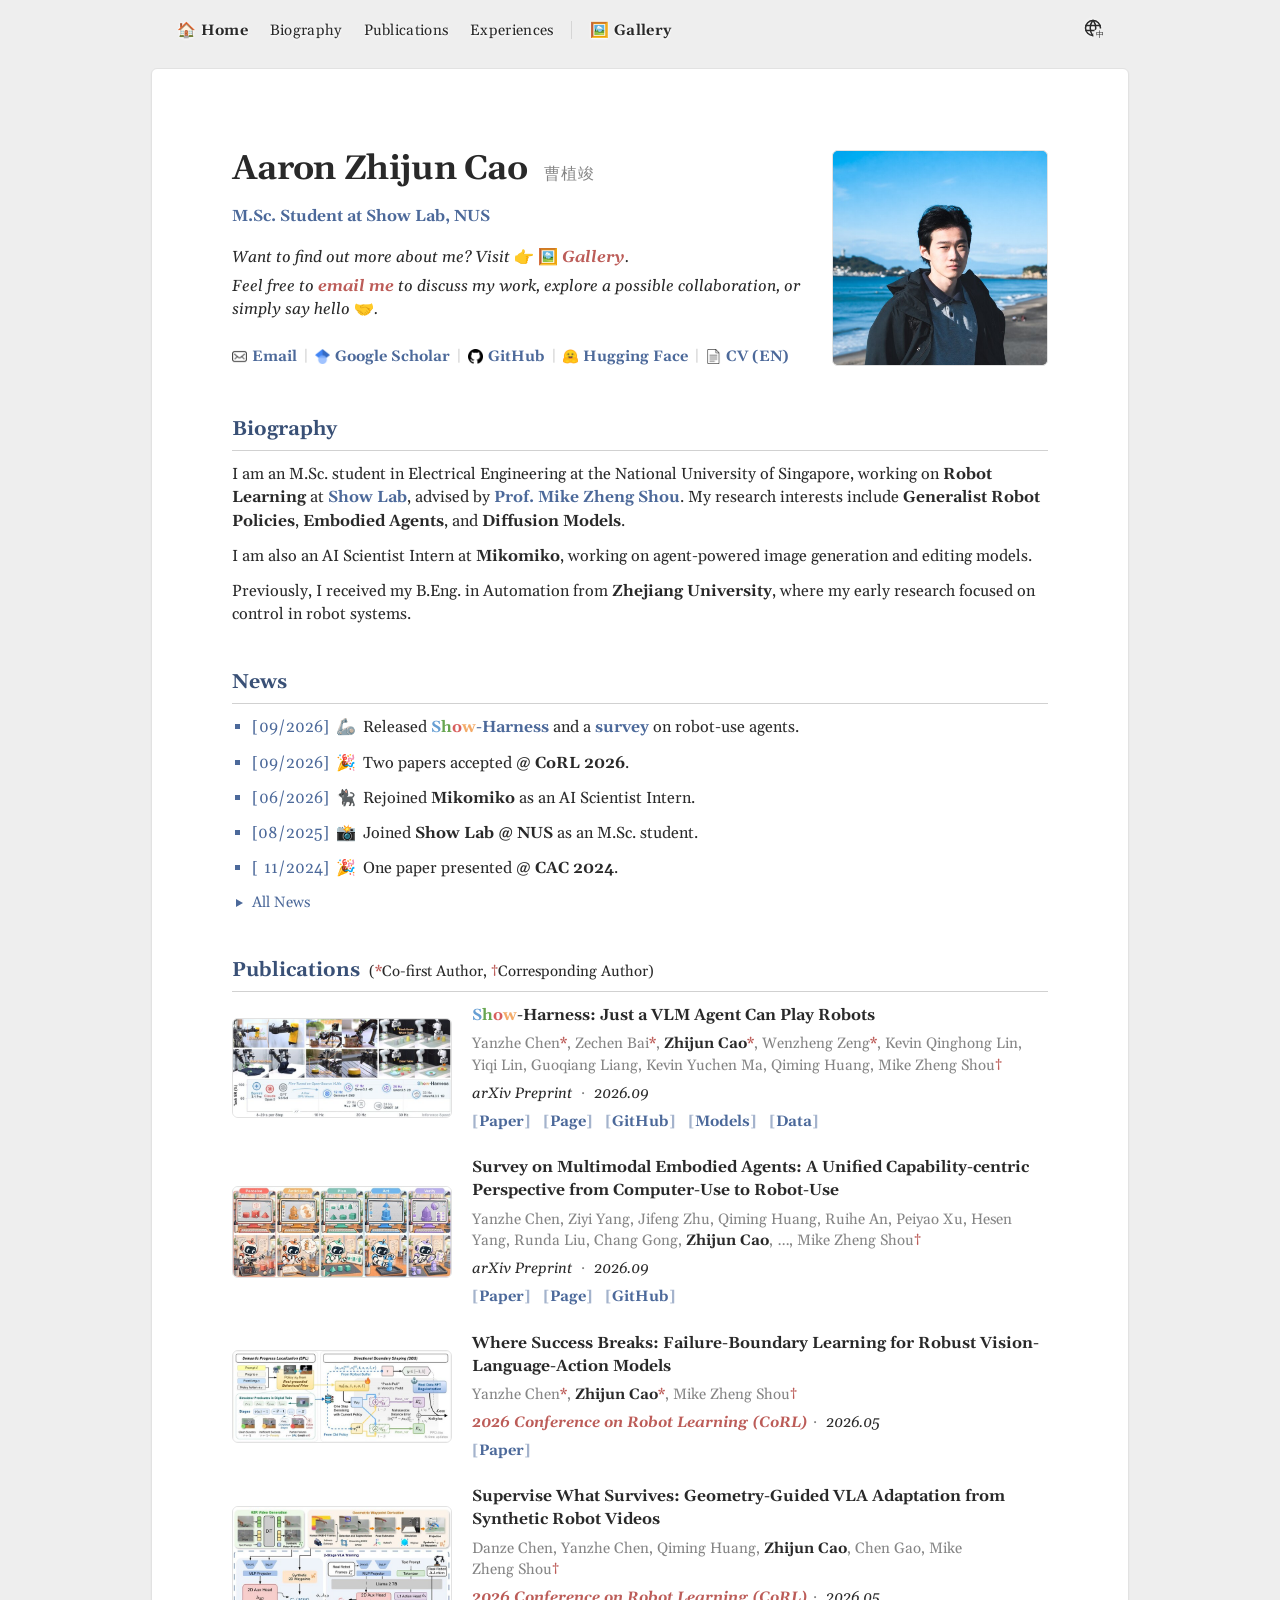
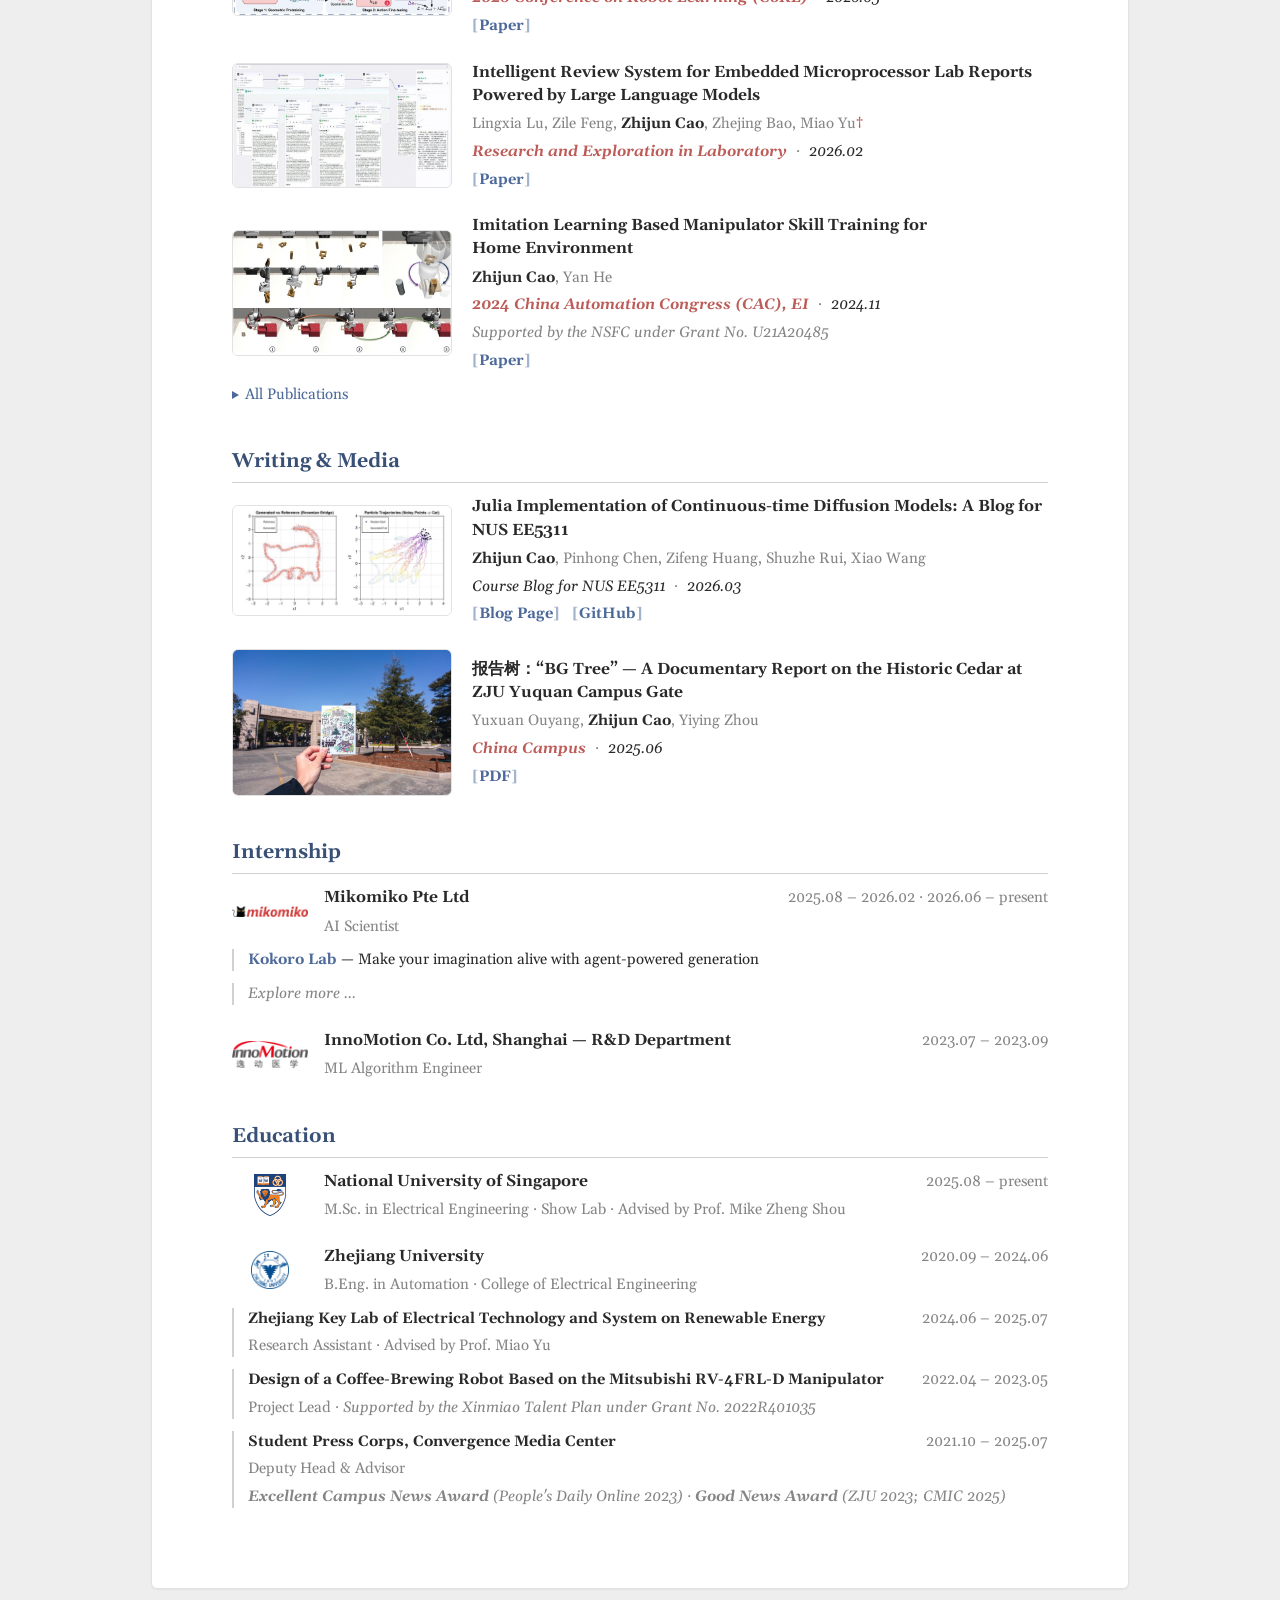
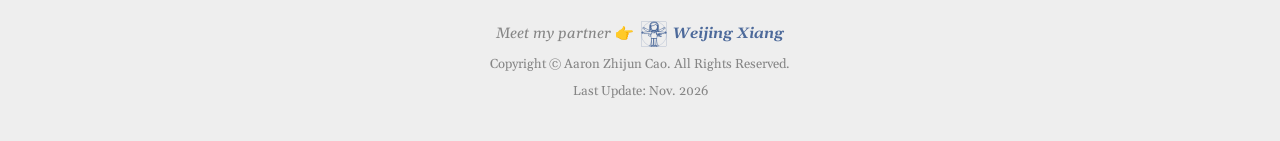
==== commit ab125cc5: "Muted palette and one spacing grid Dusty blue, one muted red and untinted grays; every homepage gap " ====
--- a/index.html
+++ b/index.html
@@ -40,7 +40,7 @@
 <link rel="canonical" href="https://caozhijun.top/">
 <link rel="icon" href="/assets/img/favicon.png?v=20261015sq192" sizes="192x192" type="image/png">
 <link rel="apple-touch-icon" href="/assets/img/apple-touch-icon.png?v=20261010full">
-<link rel="stylesheet" href="assets/css/style.css?v=20261121entrance">
+<link rel="stylesheet" href="assets/css/style.css?v=20261124pubfold">
 <!-- Preload the body font: otherwise it waits for CSS parsing and the first paint flashes Georgia before Gelasio -->
 <link rel="preload" href="assets/fonts/Gelasio-var.woff2" as="font" type="font/woff2" crossorigin>
 <script src="assets/js/reveal.js?v=20261122start"></script>
@@ -110,7 +110,7 @@
   ]
 }
 </script>
-<script src="assets/js/i18n.js?v=20261120calm" defer></script>
+<script src="assets/js/i18n.js?v=20261124partner" defer></script>
 <script src="assets/js/nav.js?v=20261027lens3" defer></script>
 </head>
 <body>
@@ -139,9 +139,9 @@
       <h1 data-i18n="hero.name">Aaron Zhijun Cao <span class="cn" lang="zh-CN">曹植竣</span></h1>
       <div class="role" data-i18n="hero.role">M.Sc. Student at Show Lab, NUS</div>
       <p class="affil" data-i18n="contact.invitation">
-        Want to find out more about me? Visit <span class="emo">👉</span> <a href="/gallery/"><strong><span class="emo">🖼️</span> Gallery</strong></a>.<br>
-        Feel free to <a href="mailto:aaroncaozj@gmail.com">email me</a> to discuss my work,
-        explore a possible collaboration, or simply say hello <span class="emo">🤝</span>.
+        <span class="sent">Want to find out more about me? Visit <span class="emo">👉</span> <a href="/gallery/"><strong><span class="emo">🖼️</span> Gallery</strong></a>.</span>
+        <span class="sent">Feel free to <a href="mailto:aaroncaozj@gmail.com">email me</a> to discuss my work,
+        explore a possible collaboration, or simply say hello <span class="emo">🤝</span>.</span>
       </p>
 
 
@@ -202,19 +202,19 @@
   <section id="news">
     <h2 data-i18n="section.news">News</h2>
     <ul class="news">
-      <li><time datetime="2026-09"><span>09</span>/<span>2026</span></time> <span data-i18n="news.item0">🦾 Released <a href="https://showlab.github.io/Show-Harness/">Show-Harness</a> and a <a href="https://arxiv.org/abs/2610.30108">survey</a> on robot-use agents.</span></li>
-      <li><time datetime="2026-09"><span>09</span>/<span>2026</span></time> <span data-i18n="news.item1">🎉 Two papers accepted @ <strong>CoRL 2026</strong>.</span></li>
-      <li><time datetime="2026-06"><span>06</span>/<span>2026</span></time> <span data-i18n="news.item2">🐈‍⬛ Rejoined <strong>Mikomiko</strong> as an AI Scientist Intern.</span></li>
-      <li><time datetime="2025-08"><span>08</span>/<span>2025</span></time> <span data-i18n="news.item3">📸 Joined <strong>Show Lab @ NUS</strong> as an M.Sc. student.</span></li>
-      <li><time datetime="2024-11"><span>11</span>/<span>2024</span></time> <span data-i18n="news.item4">🎉 One paper presented @ <strong>CAC 2024</strong>.</span></li>
-      <li class="news-hidden" hidden><time datetime="2024-06"><span>06</span>/<span>2024</span></time> <span data-i18n="news.item5">🎓 Graduated from <strong>Zhejiang University</strong> with a B.Eng. in Automation.</span></li>
+      <li><time datetime="2026-09"><span>09</span>/<span>2026</span></time> <span data-i18n="news.item0"><span class="emo">🦾</span> Released <a href="https://showlab.github.io/Show-Harness/"><span class="shx"><span>S</span><span>h</span><span>o</span><span>w</span></span>-Harness</a> and a <a href="https://arxiv.org/abs/2610.30108">survey</a> on robot-use agents.</span></li>
+      <li><time datetime="2026-09"><span>09</span>/<span>2026</span></time> <span data-i18n="news.item1"><span class="emo">🎉</span> Two papers accepted @ <strong>CoRL 2026</strong>.</span></li>
+      <li><time datetime="2026-06"><span>06</span>/<span>2026</span></time> <span data-i18n="news.item2"><span class="emo">🐈‍⬛</span> Rejoined <strong>Mikomiko</strong> as an AI Scientist Intern.</span></li>
+      <li><time datetime="2025-08"><span>08</span>/<span>2025</span></time> <span data-i18n="news.item3"><span class="emo">📸</span> Joined <strong>Show Lab @ NUS</strong> as an M.Sc. student.</span></li>
+      <li><time datetime="2024-11"><span>11</span>/<span>2024</span></time> <span data-i18n="news.item4"><span class="emo">🎉</span> One paper presented @ <strong>CAC 2024</strong>.</span></li>
+      <li class="news-hidden" hidden><time datetime="2024-06"><span>06</span>/<span>2024</span></time> <span data-i18n="news.item5"><span class="emo">🎓</span> Graduated from <strong>Zhejiang University</strong> with a B.Eng. in Automation.</span></li>
     </ul>
     <button class="news-more" id="newsMore" type="button" aria-expanded="false">All News</button>
   </section>
 
   <!-- ============ Publications ============ -->
   <section id="publications" class="rise">
-    <h2 data-i18n="section.publications">Publications <span class="cofirst">(Co-first Author<span class="star">*</span>, Corresponding Author<span class="star">†</span>)</span></h2>
+    <h2 data-i18n="section.publications">Publications <span class="cofirst">(<span class="star">*</span>Co-first Author, <span class="star">†</span>Corresponding Author)</span></h2>
 
     <article class="pub">
       <div class="thumb">
@@ -338,36 +338,35 @@
       </div>
     </article>
 
-    <!-- Under-review papers, folded by default under a neutral "All Publications" label (native disclosure: no script; the label is translated via data-i18n) -->
-    <details class="pub-more">
-      <summary data-i18n="paper.more">All Publications</summary>
-
-      <article class="pub">
-        <div class="thumb"><img src="assets/img/pub/pub-ruibench.jpg" width="900" height="493" alt="Figure from RUIBench: what makes a good robot-use interface" loading="lazy"></div>
-        <div>
-          <h3 data-i18n="paper.title7">RUIBench: What Makes a Good Robot-Use Interface?</h3>
-          <p class="venue" data-i18n="paper.venue7">CCF-A Conference Under Review <span class="dot">·</span> 2026.11</p>
-          <div class="tags"><span data-i18n="paper.pending">Paper link to be updated</span></div>
-        </div>
-      </article>
-
-      <article class="pub">
-        <div class="thumb"><img src="assets/img/pub/pub-mrbench.jpg" width="900" height="362" alt="Figure from MRBench: physical necessity reasoning in heterogeneous multi-robot manipulation" loading="lazy"></div>
-        <div>
-          <h3 data-i18n="paper.title8">MRBench: Benchmarking Physical Necessity Reasoning in Heterogeneous Multi-Robot Manipulation</h3>
-          <p class="venue" data-i18n="paper.venue8">CCF-A Conference Under Review <span class="dot">·</span> 2026.11</p>
-          <div class="tags"><span data-i18n="paper.pending">Paper link to be updated</span></div>
-        </div>
-      </article>
-
-      <article class="pub">
-        <div class="thumb"><img src="assets/img/pub/pub-calm.jpg" width="900" height="459" alt="Figure from Learning from Last-Mile Failures: last-mile errors and contrastive guidance in fine-grained robotic manipulation" loading="lazy"></div>
-        <div>
-          <h3 data-i18n="paper.title4">Learning from Last-Mile Failures in Fine-Grained Robotic Manipulation</h3>        <p class="venue" data-i18n="paper.venue4">CCF-A Conference Under Review <span class="dot">·</span> 2026.05</p>
-          <div class="tags"><span data-i18n="paper.pending">Paper link to be updated</span></div>
-        </div>
-      </article>
-    </details>
+    <!-- Under-review papers, folded by default like the extra News rows: the "All Publications" toggle comes after them,
+         so opening pushes it down past the new papers -->
+    <article class="pub pub-hidden" hidden>
+      <div class="thumb"><img src="assets/img/pub/pub-ruibench.jpg" width="900" height="493" alt="Figure from RUIBench: what makes a good robot-use interface" loading="lazy"></div>
+      <div>
+        <h3 data-i18n="paper.title7">RUIBench: What Makes a Good Robot-Use Interface?</h3>
+        <p class="venue" data-i18n="paper.venue7">CCF-A Conference Under Review <span class="dot">·</span> 2026.11</p>
+        <div class="tags"><span data-i18n="paper.pending">Paper link to be updated</span></div>
+      </div>
+    </article>
+
+    <article class="pub pub-hidden" hidden>
+      <div class="thumb"><img src="assets/img/pub/pub-mrbench.jpg" width="900" height="362" alt="Figure from MRBench: physical necessity reasoning in heterogeneous multi-robot manipulation" loading="lazy"></div>
+      <div>
+        <h3 data-i18n="paper.title8">MRBench: Benchmarking Physical Necessity Reasoning in Heterogeneous Multi-Robot Manipulation</h3>
+        <p class="venue" data-i18n="paper.venue8">CCF-A Conference Under Review <span class="dot">·</span> 2026.11</p>
+        <div class="tags"><span data-i18n="paper.pending">Paper link to be updated</span></div>
+      </div>
+    </article>
+
+    <article class="pub pub-hidden" hidden>
+      <div class="thumb"><img src="assets/img/pub/pub-calm.jpg" width="900" height="459" alt="Figure from Learning from Last-Mile Failures: last-mile errors and contrastive guidance in fine-grained robotic manipulation" loading="lazy"></div>
+      <div>
+        <h3 data-i18n="paper.title4">Learning from Last-Mile Failures in Fine-Grained Robotic Manipulation</h3>
+        <p class="venue" data-i18n="paper.venue4">CCF-A Conference Under Review <span class="dot">·</span> 2026.05</p>
+        <div class="tags"><span data-i18n="paper.pending">Paper link to be updated</span></div>
+      </div>
+    </article>
+    <button class="pub-more" id="pubMore" type="button" aria-expanded="false" data-i18n="paper.more">All Publications</button>
   </section>
 
   <!-- ============ Writing & Media ============ -->
@@ -514,9 +513,66 @@
 </main>
 
 <footer class="wrap">
+  <span class="partner" data-i18n="footer.partner">Meet my partner <span class="emo">👉</span> <a href="https://xiangweijing.top" data-fallback="https://xwj0811.github.io"><img src="/assets/img/icon/xiangweijing.svg?v=20261123i26" alt="" width="26" height="26" loading="lazy">Weijing Xiang</a></span>
   <span data-i18n="footer.copyright">Copyright © Aaron Zhijun Cao. All Rights Reserved.</span>
   <span data-i18n="footer.updated">Last Update: Nov. 2026</span>
 </footer>
+
+<script>
+/* Partner link: the site lives at xiangweijing.top (href) or xwj0811.github.io (data-fallback), and either may
+   be down or 404 while it is being set up, so the link points at the first host in that order that answers.
+   A host counts as up only if a CORS HEAD returns 2xx: GitHub Pages sends Access-Control-Allow-Origin: * on
+   pages it serves, but not on its 404/503 pages, so those fail as CORS errors, the same as a host that doesn't
+   resolve or takes over 4 s. (Don't add a no-cors retry: it succeeds on a 404 too.) If no host is up, the
+   link keeps its href.
+   Probed once, as the footer nears the viewport; a plain click before that settles waits for it. Switching
+   language rebuilds the link from i18n.js, so the chosen URL is re-applied on languagechange. */
+(function () {
+  if (!window.fetch || !window.Promise) return;
+  var SEL = '.partner a[data-fallback]';
+  var chosen = null, probe = null;
+
+  function up(url) {
+    var ctl = window.AbortController ? new AbortController() : null;
+    var timer = ctl && setTimeout(function () { ctl.abort(); }, 4000);
+    return fetch(url, { method: 'HEAD', mode: 'cors', cache: 'no-store', signal: ctl ? ctl.signal : undefined })
+      .then(function (r) { return r.ok; }, function () { return false; })
+      .then(function (ok) { clearTimeout(timer); return ok; });
+  }
+
+  function apply() {
+    var a = document.querySelector(SEL);
+    if (a && chosen) a.setAttribute('href', chosen);
+  }
+
+  function resolve() {
+    if (probe) return probe;
+    var a = document.querySelector(SEL);
+    var urls = [a.getAttribute('href'), a.getAttribute('data-fallback')];
+    probe = urls.reduce(function (found, url) {
+      return found.then(function (hit) { return hit || up(url).then(function (ok) { return ok ? url : null; }); });
+    }, Promise.resolve(null)).then(function (hit) { chosen = hit || urls[0]; apply(); return chosen; });
+    return probe;
+  }
+
+  var link = document.querySelector(SEL);
+  if (!link) return;
+  if ('IntersectionObserver' in window) {
+    var io = new IntersectionObserver(function (entries) {
+      if (entries[0].isIntersecting) { io.disconnect(); resolve(); }
+    }, { rootMargin: '800px 0px' });
+    io.observe(link.closest('footer') || link);
+  } else resolve();
+
+  document.addEventListener('languagechange', apply);
+  document.addEventListener('click', function (e) {
+    var a = e.target.closest && e.target.closest(SEL);
+    if (!a || chosen || e.button !== 0 || e.metaKey || e.ctrlKey || e.shiftKey || e.altKey) return;
+    e.preventDefault();
+    resolve().then(function (url) { window.location.href = url; });
+  });
+})();
+</script>
 
 <script>
 /* Paper videos play only while in view and pause when scrolled out; preload="none" keeps them off the
@@ -638,21 +694,25 @@
   }
 })();
 
-// News expand / collapse
+// News / Publications expand / collapse. Each toggle sits after its folded rows, so opening pushes it down.
 (function () {
   var btn = document.getElementById('newsMore');
-  // The triangle is drawn in CSS (.news-more::before) and turns down when open; only the label changes here
+  // The triangle is drawn in CSS (::before) and turns down when open; only the News label is set here
+  // (the Publications one is translated by i18n.js through data-i18n)
   function updateLabel() {
     btn.textContent = document.documentElement.lang === 'zh-CN' ? '全部动态' : 'All News';
   }
   document.addEventListener('languagechange', updateLabel);
-  btn.addEventListener('click', function () {
-    var hidden = document.querySelectorAll('.news-hidden');
-    var open = !hidden[0].hidden;
-    for (var i = 0; i < hidden.length; i++) hidden[i].hidden = open;
-    btn.setAttribute('aria-expanded', String(!open));
-    updateLabel();
-  });
+  function fold(toggle, selector) {
+    toggle.addEventListener('click', function () {
+      var hidden = document.querySelectorAll(selector);
+      var open = !hidden[0].hidden;
+      for (var i = 0; i < hidden.length; i++) hidden[i].hidden = open;
+      toggle.setAttribute('aria-expanded', String(!open));
+    });
+  }
+  fold(btn, '.news-hidden');
+  fold(document.getElementById('pubMore'), '.pub-hidden');
 })();
 </script>
 
@@ -1083,7 +1143,7 @@
 })();
 </script>
 
-<script src="assets/js/worldmap.js?v=20261110area" defer></script>
+<script src="assets/js/worldmap.js?v=20261124sg3" defer></script>
 <script src="assets/js/ghstars.js?v=20260929zh1" defer></script>
 
 </body>
--- a/assets/css/style.css
+++ b/assets/css/style.css
@@ -1,39 +1,10 @@
 /* ============================================================
    Zhijun Cao — personal site
-   Palette follows the CV's (LaTeX) Morandi colors. Light theme only.
+   Palette: muted blue and muted red on untinted grays (:root). Light theme only.
    ============================================================ */
 
 /* ---------- self-hosted fonts ----------
-   No Google Fonts CDN: unreachable in mainland China, and it blocks rendering.
-   Inter and Charis are unused spares (never downloaded), kept for switching back. */
-@font-face {
-  font-family: 'Inter';
-  font-style: normal;
-  font-weight: 400 700;
-  font-display: swap;
-  src: url('../fonts/Inter-normal.woff2') format('woff2');
-}
-@font-face {
-  font-family: 'Charis';
-  font-style: normal;
-  font-weight: 400;
-  font-display: swap;
-  src: url('../fonts/Charis-400.woff2') format('woff2');
-}
-@font-face {
-  font-family: 'Charis';
-  font-style: italic;
-  font-weight: 400;
-  font-display: swap;
-  src: url('../fonts/Charis-400i.woff2') format('woff2');
-}
-@font-face {
-  font-family: 'Charis';
-  font-style: normal;
-  font-weight: 700;
-  font-display: swap;
-  src: url('../fonts/Charis-700.woff2') format('woff2');
-}
+   No Google Fonts CDN: unreachable in mainland China, and it blocks rendering. */
 /* Gelasio: OFL Georgia clone (license in OFL-Gelasio.txt) with matching metrics, so line breaks don't
    shift; variable 400–700, unlike Georgia's 400/700. Latin subset incl. Latin Extended (map place names).
    Italic is only used below the fold: not preloaded. */
@@ -69,32 +40,33 @@
 }
 
 :root {
-  --accent: #4d6e8a;   /* Morandi haze blue */
-  --heading: #34526b;  /* darker accent: section headings, bracket-link hover */
-  --high:   #c4876e;   /* Morandi terracotta: published venues, author stars */
-
-  /* Show Lab logo colors: .shx (the "Show" in Show-Harness); red also for the hero invitation's links */
+  /* Low saturation, three hues: a muted blue for links and structure, one muted red for highlights, and
+     untinted grays for everything else. The grays carry no tint, so even a muted blue stands apart from the text. */
+  --accent: #4c699a;   /* dusty blue, hue 260° (oklch), away from cyan: 5.5:1 on white, passes the 4.5:1 AA bar */
+  --heading: #395076;  /* darker accent: section headings, bracket-link hover */
+  --high:   #bc5c58;   /* muted red, the one warm color: published venues, author stars, the hero invitation's links */
+
+  /* Show Lab logo colors: .shx (the "Show" in Show-Harness) only */
   --sl-blue:   #669ED3;
   --sl-green:  #67A651;
   --sl-red:    #D85E5D;
   --sl-orange: #F3AA68;
-  --link:   #4d6e8a;   /* same as accent: 5.4:1 on white, passes the 4.5:1 AA bar */
-  --rule:   #c9d3dd;   /* light blue-gray: dividers */
-  --subtle: #7b8794;   /* blue-gray: secondary text */
-
+  --link:   var(--accent);
+
+  /* Grays, dark to light, all untinted */
+  --fg:     #292929;
+  --subtle: #858585;   /* secondary text */
+  --rule:   #d1d1d1;   /* dividers */
+  --card-b: #e2e2e2;   /* shared border for all rounded boxes */
   --desk:   #eeeeee;   /* gray backdrop behind the homepage sheet, jemdoc-style */
+  --chip:   #f1f1f1;
   --bg:     var(--desk);   /* page background; the gallery has no sheet and sets it to white (gallery/index.html :root { --bg }) */
-  --fg:     #232a31;
   --card:   #ffffff;
-  --card-b: #dbe3eb;   /* shared border for all rounded boxes */
-  --chip:   #eef2f6;
 
   /* Fallback Georgia is metric-compatible (no reflow on swap). Chinese uses system fonts to avoid a
      large download ('ZH Adj' = 95% PingFang / YaHei); Songti looked fuzzy at body size. */
   --serif: "Gelasio", Georgia, "ZH Adj", "PingFang SC", "Microsoft YaHei", serif;
-  /* All-serif site: --sans aliases --serif. To restore Inter, set it to
-     "Inter", -apple-system, BlinkMacSystemFont, "Segoe UI", Roboto, sans-serif
-     and re-add the Inter preload on both pages. */
+  /* All-serif site: --sans aliases --serif */
   --sans: var(--serif);
 
   /* Only five font sizes; pick from these for new styles. */
@@ -103,6 +75,16 @@
   --fs-md: 16px;   /* body and titles. 17px looked crowded next to jemdoc pages (Georgia 16px) */
   --fs-lg: 20px;   /* section headings */
   --fs-xl: 34px;   /* name */
+
+  /* Vertical spacing on the homepage: multiples of 6px, one per level of grouping; pick from these for new styles.
+     With the single 1.45 line height, every text line carries ~1.5px of leading above and below, so a gap
+     between two lines of text shows as its value + 3px: 9 / 15 / 21 / 27 / 45. Entries and sections are
+     spaced by these alone: their first and last rows carry no outer space. */
+  --sp-line:    6px;    /* lines of one entry: title, authors, venue, links; a title and its subtitle; the invitation's sentences */
+  --sp-row:     12px;   /* rows: paragraphs, news items, sub-items, name to role; heading rule to content */
+  --sp-block:   18px;   /* blocks within the hero: role to invitation */
+  --sp-entry:   24px;   /* entries: papers, experiences; invitation to contacts */
+  --sp-section: 42px;   /* sections */
 
   /* The site's single bold weight. Gelasio is variable, so 670 is a real weight;
      Chinese ≥600 maps to PingFang Semibold ('ZH Adj' above). */
@@ -122,7 +104,7 @@
      --hover-shadow is their common hover shadow: a tight contact layer for the edge plus a soft drop. */
   --hover-tilt: 6deg;
   --hover-zoom: .02;
-  --hover-shadow: 0 1px 3px rgba(45,42,41,.08), 0 6px 16px rgba(45,42,41,.18);
+  --hover-shadow: 0 1px 3px rgba(41, 41, 41, .08), 0 6px 16px rgba(41, 41, 41, .18);
   --ease-focus: cubic-bezier(.25, .8, .3, 1);   /* every focus entrance: pieces, sections, avatar, gallery photos */
 
   /* Light only: opt out of browser/OS forced dark mode. */
@@ -130,7 +112,7 @@
 
   /* Translucent fill for non-nav components: no blur, no highlight */
   --glass-fill: rgba(255, 255, 255, .20);
-  --glass-cast: rgba(35, 52, 70, .09);
+  --glass-cast: rgba(41, 41, 41, .09);
   --text-halo: rgba(255, 255, 255, .85);   /* faint halo keeps nav text legible over blurred dark content */
   /* Nav hover blob; also the loupe toggle's pressed and hint fill (see .liquid-lens) */
   --lens: color-mix(in srgb, var(--accent) 10%, var(--bg));
@@ -155,7 +137,9 @@
   color: var(--fg);
   font-family: var(--serif);
   font-size: var(--fs-md);
-  line-height: 1.45;   /* the only line height; 1.35 felt cramped with Georgia's tall x-height. zh-CN: 1.6 */
+  /* The only text line height, Biography included, so equal gaps look equal (--sp-*). Dense by design;
+     1.35 felt cramped with Georgia's tall x-height. zh-CN: 1.6. */
+  line-height: 1.45;
   -webkit-font-smoothing: antialiased;
   text-rendering: optimizeLegibility;
   /* long URLs or unbroken words must not cause horizontal scroll */
@@ -247,7 +231,7 @@
 }
 .view-switch button:hover { color: var(--fg); }
 .view-switch button[aria-pressed="true"] {
-  color: var(--accent); background: rgba(77, 110, 138, .1);
+  color: var(--accent); background: color-mix(in srgb, var(--accent) 10%, transparent);
   box-shadow: inset 0 0 0 1px var(--accent);
 }
 .view-switch button:focus-visible { outline: 2px solid var(--accent); outline-offset: 2px; }
@@ -411,35 +395,45 @@
   display: grid;
   grid-template-columns: 1fr 216px;
   gap: 32px; align-items: center;
-  /* top = sheet padding: the avatar sets the row top, so space above it equals space to its right */
-  padding: var(--sheet-pad) 0 12px;
+  /* top = sheet padding: the avatar sets the row top, so space above it equals space to its right.
+     bottom: the first screen stands a grid step farther from Biography than sections from each other */
+  padding: var(--sheet-pad) 0 var(--sp-line);
 }
 .hero h1 {
   font-family: var(--sans);
   font-size: var(--fs-xl); font-weight: var(--bold); letter-spacing: -.02em;
-  margin: 0 0 2px; line-height: 1.2;
+  margin: 0; line-height: 1.2;
 }
 .hero .cn {
   font-size: var(--fs-md); color: var(--subtle); font-weight: 400;
   margin-left: 9px; letter-spacing: .06em;
   white-space: nowrap;   /* alternate-script name wraps as a whole, never mid-name */
 }
-/* Lines under the name use body font and size; hierarchy via color/weight only */
+/* Lines under the name use body font, size and line height; hierarchy via color/weight only.
+   Name to role is a row gap; +3px since the name's 1.2 line height carries no leading, where body text has
+   ~3px between lines. The invitation below is set apart (.hero .affil). */
 .hero .role {
-  font-size: var(--fs-md); line-height: 1.5; color: var(--accent);
-  font-weight: var(--bold); margin: 12px 0;
+  font-size: var(--fs-md); color: var(--accent);
+  font-weight: var(--bold); margin: calc(var(--sp-row) + 3px) 0 var(--sp-row);
 }
 /* Same size as the Biography body; line height inherited (don't fix it, or it drifts from the body).
    Italic sets the hero's invitation apart from the body text (Chinese is slanted synthetically, as in
-   the publication venue lines). */
+   the publication venue lines; upright and Kai were both tried and dropped). Set apart from the lines
+   around it: a block gap above, an entry gap below,
+   which sets the contacts off as their own line. Margins collapse with the role's and the contacts' row gaps. */
 .hero .affil {
   font-size: var(--fs-md); color: var(--fg); font-style: italic;
-  margin: 0 0 20px;
-}
+  margin: var(--sp-block) 0 var(--sp-entry);
+}
+/* One block per sentence, a line gap apart (a <br> can't take a margin): closer than paragraphs, yet at the
+   dense 1.45 line height (3 px between wrapped lines) still clearly a break. At a looser line height the same
+   gap read as uneven leading. */
+.hero .affil .sent { display: block; }
+.hero .affil .sent + .sent { margin-top: var(--sp-line); }
 /* Emoji stay upright: a synthetic slant skews them (🖼️ turns into a parallelogram) */
 .hero .affil .emo { font-style: normal; }
-/* The invitation's two links (Gallery, email me) in Show Lab red, as the job-seeking line's keywords were */
-.hero .affil a { color: var(--sl-red); }
+/* The invitation's two links (Gallery, email me) in the highlight red, as the job-seeking line's keywords were */
+.hero .affil a { color: var(--high); }
 .hero p { margin: 0 0 9px; font-size: var(--fs-md); }
 /* Denoising canvas overlays the image. Hover tilt uses the gallery's strength; --tx / --ty come from
    the #avatarFx hover script in index.html. This transition is the slower return on leave. */
@@ -477,7 +471,7 @@
    pointer events, so it isn't part of a link (not clickable, not underlined on hover). */
 .links {
   --sep: 18px;   /* item gap; the divider sits at its center */
-  display: flex; flex-wrap: wrap; gap: 6px var(--sep); margin-top: 14px;
+  display: flex; flex-wrap: wrap; gap: 6px var(--sep); margin-top: var(--sp-row);
   /* No overflow clipping here: it would cut off the email popover, which is centred on the first link
      and wider than it. Line-leading dividers are dropped via .line-start (set by index.html's script). */
 }
@@ -550,21 +544,22 @@
 main.wrap {
   width: min(var(--sheet-w), 100% - 28px); max-width: none;
   /* blur is off until .nav.scrolled, so the sheet's top edge stays crisp */
-  margin-top: 8px; padding: 0 var(--sheet-pad) 56px;
+  margin-top: 8px; padding: 0 var(--sheet-pad) var(--sheet-pad);   /* bottom = sides = space above the avatar */
   background: var(--card); border: 1px solid var(--card-b); border-radius: var(--radius);
-  box-shadow: 0 1px 2px rgba(35, 52, 70, .05);
+  box-shadow: 0 1px 2px rgba(41, 41, 41, .05);
 }
 /* the sheet edge already separates the footer: drop its rule and top space (gallery keeps them) */
 main.wrap ~ footer.wrap { margin-top: 0; padding-top: 32px; border-top: 0; }
 
 /* ---------- sections ---------- */
 section { padding-top: 34px; }
+main.wrap > section { padding-top: var(--sp-section); }
 /* Section headings: bold, darker accent, 1px rule below. Entries aren't cards, so the rule does the grouping */
 h2 {
   font-family: var(--sans);
   font-size: var(--fs-lg); font-weight: var(--bold);
   color: var(--heading);
-  margin: 0 0 14px; padding-bottom: 6px;
+  margin: 0 0 var(--sp-row); padding-bottom: 6px;
   border-bottom: 1px solid var(--rule);
 }
 /* Co-first note in the Publications heading keeps author-line styling: no h2 weight, color or zh letter-spacing */
@@ -580,14 +575,20 @@
 /* tighter than the 1em default */
 p { margin: .65em 0; }
 section > p:first-of-type { margin-top: 14px; }
+/* Homepage paragraphs (Biography) are rows; the first one's top margin collapses into the heading's */
+main.wrap > section > p { margin: var(--sp-row) 0 0; }
 
 strong, b { font-weight: var(--bold); }
 
 /* ---------- News ----------
    Square bullets, one item per line, each led by an accent-blue [MM/YYYY]. */
-.news { margin: 14px 0 0; padding-left: 1.25em; list-style: square; }
-.news li { padding: 7px 0; font-size: var(--fs-md); }   /* 14px between items, as on jemdoc pages */
+.news { margin: 0; padding-left: 1.25em; list-style: square; }
+.news li { padding: calc(var(--sp-row) / 2) 0; font-size: var(--fs-md); }   /* a row gap between items, as on jemdoc pages */
+.news li:first-child { padding-top: 0; }
 .news li::marker { color: var(--accent); }
+/* The leading emoji: a little room on both sides, on top of the spaces around it (Gelasio's space is narrow
+   and emoji have almost no side bearing, so date, emoji and text ran together) */
+.news .emo { margin: 0 .2em; }
 /* Georgia digits are proportional with no tabular-nums, so dates misalign. Month and year get
    min-width cells sized for 08 / 2026 (month right-aligned), with brackets from CSS. */
 .news time { display: inline-flex; color: var(--accent); white-space: nowrap; }
@@ -596,13 +597,17 @@
 .news time span:first-child { min-width: 1.22em; text-align: right; }
 .news time span:last-child  { min-width: 2.3em; }
 /* "All News" as the list's last row: text aligned with items, a triangle in the bullet column.
-   7.5 × 9px since a triangle has half a same-height square's area. inline-block: no hover underline. */
-.news-more, .pub-more > summary {
+   7.5 × 9px since a triangle has half a same-height square's area. inline-block: no hover underline.
+   The toggle itself is a block with the text line height, spaced like any row: inline, it sat in a line box
+   that added ~2px below it, and a <button> otherwise keeps line-height: normal. max-content keeps the
+   click target to its text. */
+.news-more, .pub-more {
+  display: block; width: max-content; line-height: inherit;
   font-family: var(--sans); font-size: var(--fs-sm); color: var(--link);
   background: none; border: 0; cursor: pointer;
-  padding: 8px 0 0 calc(var(--fs-md) * 1.25);
-}
-.news-more::before, .pub-more > summary::before {
+  padding: calc(var(--sp-row) / 2) 0 0 calc(var(--fs-md) * 1.25);   /* plus the last item's half: a row gap */
+}
+.news-more::before, .pub-more::before {
   content: ''; display: inline-block; width: 0; height: 0;
   border-style: solid; border-width: 4.5px 0 4.5px 7.5px;
   border-color: transparent transparent transparent var(--accent);
@@ -611,23 +616,26 @@
   margin: 0 calc(var(--fs-md) * 1.25 - 11.75px) 0 calc(4.25px - var(--fs-md) * 1.25);
   transition: transform .2s ease;
 }
-.news-more[aria-expanded="true"]::before { transform: rotate(90deg); }
-.news-more:hover { text-decoration: underline; }
-/* Under-review papers: a native <details> whose summary looks like "All News". No bullet column here,
-   so the triangle sits at the left edge (aligned with the thumbnails) and the text follows it. */
-.pub-more > summary { display: inline-block; list-style: none; padding-left: 0; }
-.pub-more > summary::-webkit-details-marker { display: none; }
-.pub-more > summary::before { margin: 0 6px 0 0; }
-.pub-more[open] > summary::before { transform: rotate(90deg); }
-.pub-more > summary:hover { text-decoration: underline; }
+:is(.news-more, .pub-more)[aria-expanded="true"]::before { transform: rotate(90deg); }
+:is(.news-more, .pub-more):hover { text-decoration: underline; }
+/* "All Publications": the same toggle after the folded under-review papers. No bullet column here,
+   so the triangle sits at the left edge (aligned with the thumbnails) and the text follows it.
+   No top padding: the paper above keeps its bottom half-entry gap (12px = a row gap, as under News),
+   and as the section's last child the toggle ends it, so the section gap is the same open or closed. */
+.pub-more { padding-left: 0; padding-top: 0; }
+.pub-more::before { margin: 0 6px 0 0; }
 
 /* ---------- entries ----------
-   Experience / publications sit directly on the sheet: no cards, no hover, separated by spacing only */
+   Experience / publications sit directly on the sheet: no cards, no hover, separated by spacing only.
+   Each carries half an entry gap above and below; the first under a heading and the last in a section drop
+   theirs, so heading-to-content is a row gap and section-to-section the section gap, for every entry type. */
+main.wrap > section > h2 + :is(.pub, .item) { padding-top: 0; }
+main.wrap > section > :is(.pub, .item):last-child { padding-bottom: 0; }
 
 /* ---------- publications ---------- */
 .pub {
   display: grid; grid-template-columns: 220px 1fr;
-  gap: 20px; padding: 14px 0;
+  gap: 20px; padding: calc(var(--sp-entry) / 2) 0;
   /* default stretch would make .thumb as tall as the text, leaving empty bordered space */
   align-items: center;
 }
@@ -638,7 +646,7 @@
   overflow: hidden;
 }
 /* Spacing comes only from gap: margins zeroed, line height inherited (mixing them made gaps uneven). */
-.pub > div:not(.thumb) { display: flex; flex-direction: column; gap: 6px; min-width: 0; }
+.pub > div:not(.thumb) { display: flex; flex-direction: column; gap: var(--sp-line); min-width: 0; }
 .pub > div:not(.thumb) > * { margin: 0; }
 
 /* height: auto is required: the width/height attributes (reserve space, no layout shift) would
@@ -657,7 +665,7 @@
 .pub .venue {
   font-size: var(--fs-sm); color: var(--fg); font-style: italic;
 }
-/* Whole line italic (Chinese is slanted synthetically); published venues add terracotta + bold.
+/* Whole line italic (Chinese is slanted synthetically); published venues add the highlight red + bold.
    em is matched too, so the wrong tag still works. */
 .pub .venue b,
 .pub .venue em { color: var(--high); font-weight: var(--bold); }
@@ -677,7 +685,7 @@
 }
 
 /* Bracketed links: with no fill or border they need the wider 12px column gap */
-.tags { display: flex; flex-wrap: wrap; gap: 4px 12px; }
+.tags { display: flex; flex-wrap: wrap; gap: var(--sp-line) 12px; }
 /* direct children only: the star count is a <span> inside <a> and would get double brackets */
 .tags > a, .tags > span {
   font-family: var(--sans); font-size: var(--fs-sm); font-weight: var(--bold);
@@ -699,7 +707,7 @@
 /* Second row spans full width, so sub-entries start at the left edge: they're entries, not title notes. */
 .item {
   display: grid; grid-template-columns: 76px 1fr;
-  column-gap: 16px; padding: 14px 0;
+  column-gap: 16px; padding: calc(var(--sp-entry) / 2) 0;
 }
 .ilogo {
   grid-column: 1; grid-row: 1; align-self: center;
@@ -713,10 +721,10 @@
 .ilogo img[src$="zju.png"] { max-height: 38px; }
 /* min-width: 0, else a grid item's min size is its content and long org names overflow instead of wrapping */
 .ihead { grid-column: 2; grid-row: 1; min-width: 0; }
-.irest { grid-column: 1 / -1; margin-top: 10px; }
+.irest { grid-column: 1 / -1; margin-top: var(--sp-row); }
 .item .row {
   display: flex; justify-content: space-between;
-  align-items: baseline; gap: 6px 16px; flex-wrap: wrap;
+  align-items: baseline; gap: var(--sp-line) 16px; flex-wrap: wrap;
 }
 /* title shrinks and wraps internally; otherwise a long title pushes the date to the next line's left */
 .item .t { flex: 1 1 340px; min-width: 0; }
@@ -726,7 +734,7 @@
   font-family: var(--sans); font-size: var(--fs-sm); color: var(--subtle);
   white-space: nowrap;
 }
-.item .s { font-size: var(--fs-sm); color: var(--subtle); margin-top: 2px; text-wrap: pretty; }
+.item .s { font-size: var(--fs-sm); color: var(--subtle); margin-top: var(--sp-line); text-wrap: pretty; }
 .item .s .me, .pub .authors .me { font-weight: var(--bold); color: var(--fg); }
 
 /* Sub-items (e.g. RA under ZJU) each get their own short left bar; one continuous bar reads as a
@@ -734,8 +742,7 @@
 .item .plist > .prow, .item .plist > .pitem {
   border-left: 2px solid var(--rule); padding-left: 14px; font-size: var(--fs-sm);
 }
-.item .plist > .prow + .prow { margin-top: 7px; }
-.item .plist > .pitem + .pitem { margin-top: 11px; }
+.item .plist > * + * { margin-top: var(--sp-row); }
 .item .plist .row .t { font-size: var(--fs-sm); font-weight: var(--bold); }
 /* Product status tag: set apart from the name by color and italic, not size */
 .item .pst {
@@ -752,20 +759,17 @@
 @media (prefers-reduced-motion: reduce) { .item .handle::before, .item .handle::after { transition: none; } }
 .item .t a { color: inherit; }
 .item .t a:hover { color: inherit; }
-.item ul { margin: 7px 0 0; padding-left: 18px; font-size: var(--fs-sm); text-wrap: pretty; }
-.item li { margin-bottom: 3px; }
+.item ul { margin: var(--sp-line) 0 0; padding-left: 18px; font-size: var(--fs-sm); text-wrap: pretty; }
+.item li + li { margin-top: var(--sp-line); }
 .item li::marker { color: var(--accent); }
 
 
 /* ---------- visitor map ---------- */
-/* No heading, rule or caption: just the map, set off by spacing. */
-/* 40px above the map. It now follows Education directly (the contact invitation moved to the hero);
-   it used to be 24px plus that paragraph's ~17px bottom margin. */
-#visitors { padding-top: 40px; }
+/* No heading, rule or caption: just the map, set off by the section gap like any section. */
 .vmap {
   position: relative;
   width: 80%; margin: 0 auto;   /* narrower than the text, so it reads as an ornament */
-  --vmap-dot: #d3dbe3;          /* land dots: lighter than --rule, a background texture */
+  --vmap-dot: #dadada;          /* land dots: lighter than --rule, a background texture */
   --vmap-pin: var(--accent);    /* single-color fallback when the API gives no ago */
 
   /* Color by recency: accent (this week) → light blue (a month) → transparent (6+ months) */
@@ -808,6 +812,16 @@
   display: flex; flex-direction: column; align-items: center; gap: 8px;
   text-align: center;
 }
+/* Partner link, the row above the copyright, set like the hero's invitation ("Visit 👉 Gallery"): the
+   whole line italic with the emoji upright (Chinese slanted too, as in the hero), the name bold in the link blue. It runs at --fs-sm, a step
+   above the 13px fine print below it, so the text holds its own beside the 26px icon; at 13px the icon
+   dwarfed the words and the 👉. The chibi Vitruvian figure stands where the hero has the 🖼️ emoji,
+   whole, with its own circle and square as the frame (no badge crop): a small-size cut of the full
+   drawing, line art only, heavier lines, no texture or hatching. The icon path is absolute so the same
+   i18n string works on every page. */
+footer .partner { font-size: var(--fs-sm); font-style: italic; }
+footer .partner .emo { font-style: normal; }
+footer .partner img { width: 26px; height: 26px; margin: 0 6px 0 3px; vertical-align: middle; }
 
 /* Reduced motion: effectively disable transitions and animations */
 @media (prefers-reduced-motion: reduce) {
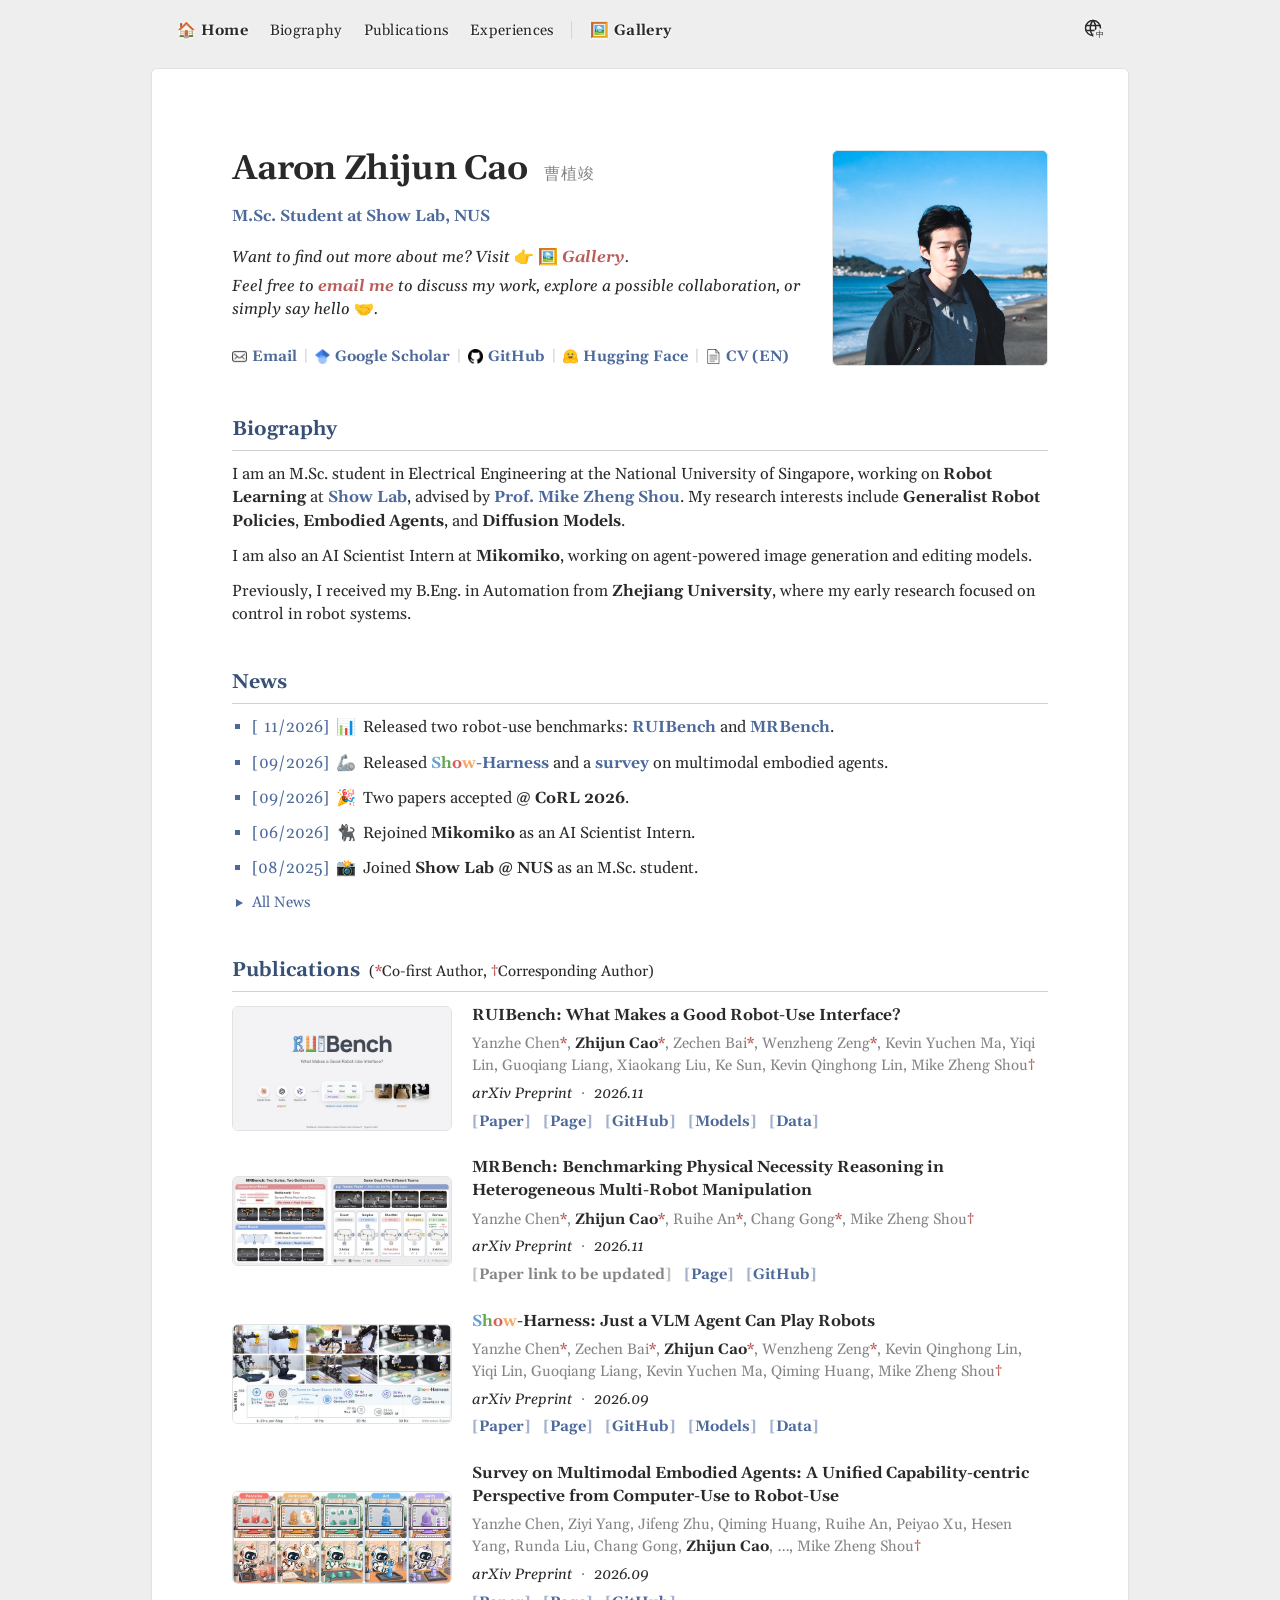
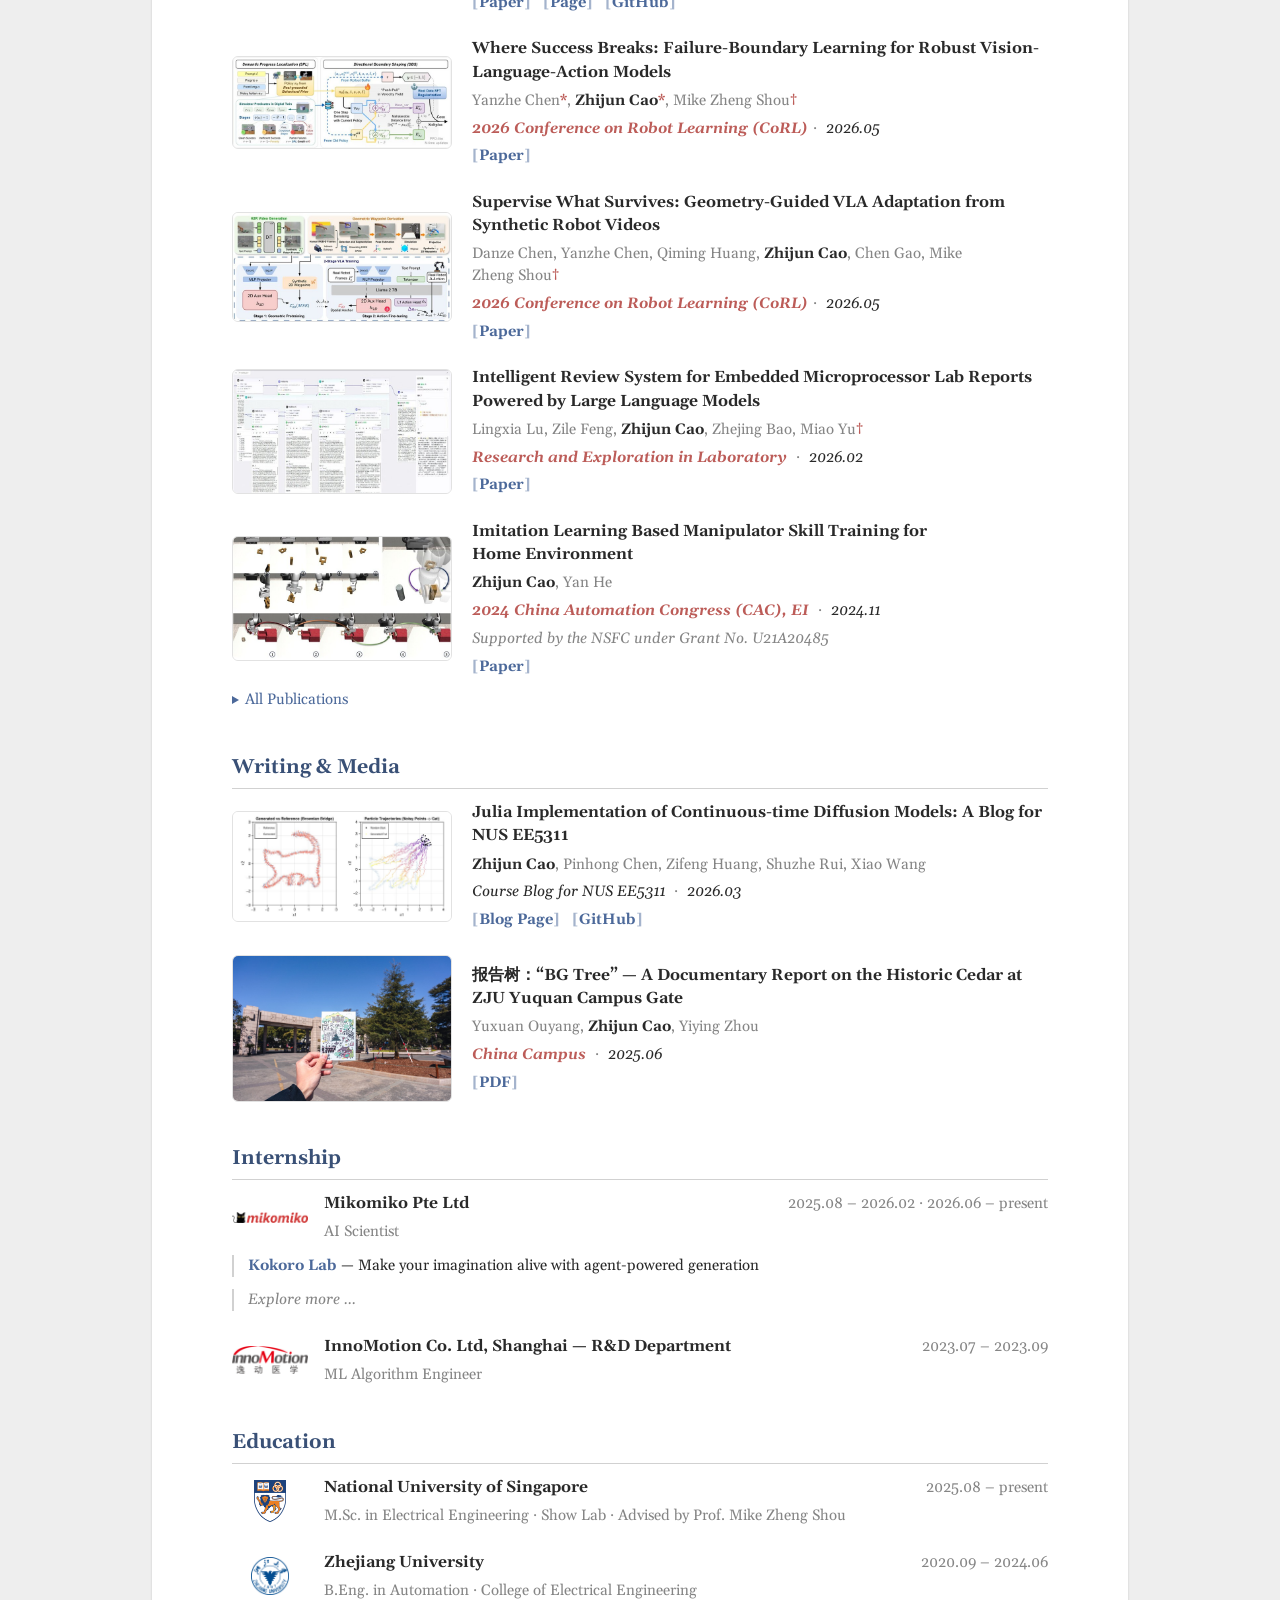
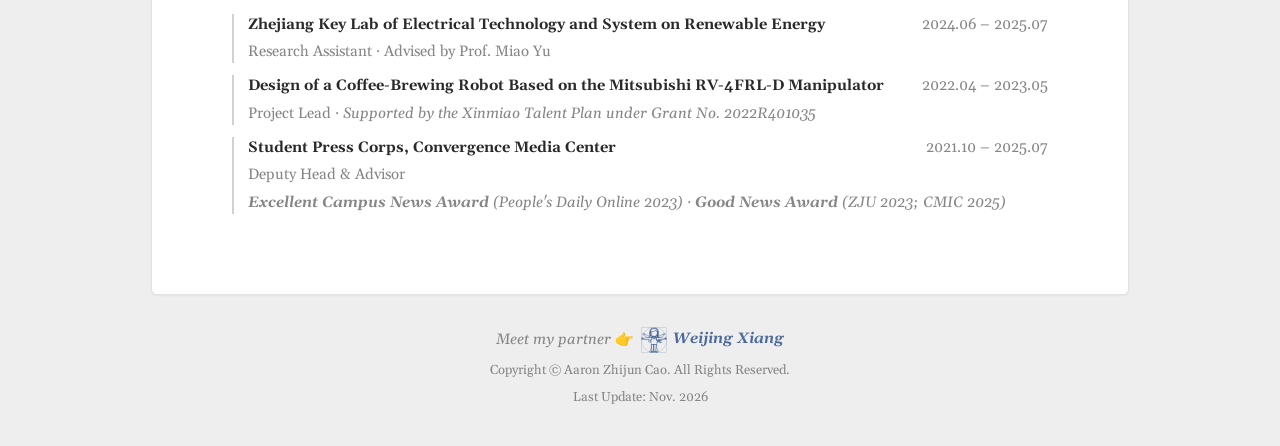
==== commit c127195e: "Add RUIBench and MRBench; count visitors' referrers and networks Publications and News: both leave t" ====
--- a/index.html
+++ b/index.html
@@ -110,7 +110,7 @@
   ]
 }
 </script>
-<script src="assets/js/i18n.js?v=20261124partner" defer></script>
+<script src="assets/js/i18n.js?v=20261124ruib" defer></script>
 <script src="assets/js/nav.js?v=20261027lens3" defer></script>
 </head>
 <body>
@@ -177,7 +177,7 @@
           <img src="assets/img/icon/instagram.png" alt="" width="15" height="15">Instagram
         </a>
         -->
-        <a href="assets/pdf/CV_ZhijunCao.pdf?v=202611201130" data-i18n="contact.cv">
+        <a href="assets/pdf/CV_ZhijunCao.pdf?v=202611241500" data-i18n="contact.cv">
           <img src="assets/img/icon/cv.png" alt="" width="15" height="15">
           CV (EN)
         </a>
@@ -202,12 +202,13 @@
   <section id="news">
     <h2 data-i18n="section.news">News</h2>
     <ul class="news">
-      <li><time datetime="2026-09"><span>09</span>/<span>2026</span></time> <span data-i18n="news.item0"><span class="emo">🦾</span> Released <a href="https://showlab.github.io/Show-Harness/"><span class="shx"><span>S</span><span>h</span><span>o</span><span>w</span></span>-Harness</a> and a <a href="https://arxiv.org/abs/2610.30108">survey</a> on robot-use agents.</span></li>
-      <li><time datetime="2026-09"><span>09</span>/<span>2026</span></time> <span data-i18n="news.item1"><span class="emo">🎉</span> Two papers accepted @ <strong>CoRL 2026</strong>.</span></li>
-      <li><time datetime="2026-06"><span>06</span>/<span>2026</span></time> <span data-i18n="news.item2"><span class="emo">🐈‍⬛</span> Rejoined <strong>Mikomiko</strong> as an AI Scientist Intern.</span></li>
-      <li><time datetime="2025-08"><span>08</span>/<span>2025</span></time> <span data-i18n="news.item3"><span class="emo">📸</span> Joined <strong>Show Lab @ NUS</strong> as an M.Sc. student.</span></li>
-      <li><time datetime="2024-11"><span>11</span>/<span>2024</span></time> <span data-i18n="news.item4"><span class="emo">🎉</span> One paper presented @ <strong>CAC 2024</strong>.</span></li>
-      <li class="news-hidden" hidden><time datetime="2024-06"><span>06</span>/<span>2024</span></time> <span data-i18n="news.item5"><span class="emo">🎓</span> Graduated from <strong>Zhejiang University</strong> with a B.Eng. in Automation.</span></li>
+      <li><time datetime="2026-11"><span>11</span>/<span>2026</span></time> <span data-i18n="news.item0"><span class="emo">📊</span> Released two robot-use benchmarks: <a href="https://showlab.github.io/RUIBench/">RUIBench</a> and <a href="https://showlab.github.io/MRBench/">MRBench</a>.</span></li>
+      <li><time datetime="2026-09"><span>09</span>/<span>2026</span></time> <span data-i18n="news.item1"><span class="emo">🦾</span> Released <a href="https://showlab.github.io/Show-Harness/"><span class="shx"><span>S</span><span>h</span><span>o</span><span>w</span></span>-Harness</a> and a <a href="https://arxiv.org/abs/2610.30108">survey</a> on multimodal embodied agents.</span></li>
+      <li><time datetime="2026-09"><span>09</span>/<span>2026</span></time> <span data-i18n="news.item2"><span class="emo">🎉</span> Two papers accepted @ <strong>CoRL 2026</strong>.</span></li>
+      <li><time datetime="2026-06"><span>06</span>/<span>2026</span></time> <span data-i18n="news.item3"><span class="emo">🐈‍⬛</span> Rejoined <strong>Mikomiko</strong> as an AI Scientist Intern.</span></li>
+      <li><time datetime="2025-08"><span>08</span>/<span>2025</span></time> <span data-i18n="news.item4"><span class="emo">📸</span> Joined <strong>Show Lab @ NUS</strong> as an M.Sc. student.</span></li>
+      <li class="news-hidden" hidden><time datetime="2024-11"><span>11</span>/<span>2024</span></time> <span data-i18n="news.item5"><span class="emo">🎉</span> One paper presented @ <strong>CAC 2024</strong>.</span></li>
+      <li class="news-hidden" hidden><time datetime="2024-06"><span>06</span>/<span>2024</span></time> <span data-i18n="news.item6"><span class="emo">🎓</span> Graduated from <strong>Zhejiang University</strong> with a B.Eng. in Automation.</span></li>
     </ul>
     <button class="news-more" id="newsMore" type="button" aria-expanded="false">All News</button>
   </section>
@@ -215,6 +216,59 @@
   <!-- ============ Publications ============ -->
   <section id="publications" class="rise">
     <h2 data-i18n="section.publications">Publications <span class="cofirst">(<span class="star">*</span>Co-first Author, <span class="star">†</span>Corresponding Author)</span></h2>
+
+    <article class="pub">
+      <div class="thumb">
+        <video class="thumb-video" src="assets/video/ruibench-demo.mp4"
+               data-poster="assets/img/pub/pub-ruibench-demo.jpg" width="640" height="360"
+               muted loop playsinline preload="none"
+               aria-label="RUIBench demo" data-i18n-aria-label="video.ruibench"></video>
+      </div>
+      <div>
+        <h3 data-i18n="paper.title7">RUIBench: What Makes a Good Robot-Use Interface?</h3>
+        <p class="authors">
+          <!-- <a href="https://chenanno.github.io/"> -->Yanzhe Chen<!-- </a> --><span class="star">*</span>,
+          <span class="me">Zhijun Cao</span><span class="star">*</span>,
+          <!-- <a href="https://www.baizechen.site/"> -->Zechen Bai<!-- </a> --><span class="star">*</span>,
+          <!-- <a href="https://wenzhengzeng.github.io/"> -->Wenzheng Zeng<!-- </a> --><span class="star">*</span>,
+          <!-- <a href="https://kevinskwk.github.io/"> -->Kevin Yuchen Ma<!-- </a> -->,
+          <!-- <a href="https://linyq17.github.io/"> -->Yiqi Lin<!-- </a> -->,
+          <!-- <a href="https://ethanliang99.github.io/"> -->Guoqiang Liang<!-- </a> -->,
+          <!-- <a href="https://scholar.google.com/citations?user=dAEHm8AAAAAJ&amp;hl=en"> -->Xiaokang Liu<!-- </a> -->,
+          <!-- <a href="https://skjack.github.io/"> -->Ke Sun<!-- </a> -->,
+          <!-- <a href="https://qhlin.me/"> -->Kevin Qinghong Lin<!-- </a> -->,
+          Mike Zheng Shou<span class="star">†</span>
+        </p>
+        <p class="venue" data-i18n="paper.venue7">arXiv Preprint <span class="dot">·</span> 2026.11</p>
+        <div class="tags">
+          <a href="https://arxiv.org/abs/2611.31115" data-i18n="link.paper">Paper</a>
+          <a href="https://showlab.github.io/RUIBench/" data-i18n="link.page">Page</a>
+          <a href="https://github.com/showlab/RUIBench" data-gh-stars="showlab/RUIBench">GitHub</a>
+          <a href="https://huggingface.co/showlab/RUIBench-Qwen" data-i18n="link.models">Models</a>
+          <a href="https://huggingface.co/datasets/showlab/RUIBench-Rollouts" data-i18n="link.data">Data</a>
+        </div>
+      </div>
+    </article>
+
+    <article class="pub">
+      <div class="thumb"><img src="assets/img/pub/pub-mrbench.jpg" width="900" height="362" alt="Figure from MRBench: physical necessity reasoning in heterogeneous multi-robot manipulation" loading="lazy"></div>
+      <div>
+        <h3 data-i18n="paper.title8">MRBench: Benchmarking Physical Necessity Reasoning in Heterogeneous Multi-Robot Manipulation</h3>
+        <p class="authors">
+          <!-- <a href="https://chenanno.github.io/"> -->Yanzhe Chen<!-- </a> --><span class="star">*</span>,
+          <span class="me">Zhijun Cao</span><span class="star">*</span>,
+          <!-- <a href="https://anruihe.github.io/"> -->Ruihe An<!-- </a> --><span class="star">*</span>,
+          <!-- <a href="https://github.com/seizethe-day"> -->Chang Gong<!-- </a> --><span class="star">*</span>,
+          Mike Zheng Shou<span class="star">†</span>
+        </p>
+        <p class="venue" data-i18n="paper.venue8">arXiv Preprint <span class="dot">·</span> 2026.11</p>
+        <div class="tags">
+          <span data-i18n="paper.pending">Paper link to be updated</span>   <!-- then: <a href="https://arxiv.org/abs/XXXX.XXXXX" data-i18n="link.paper">Paper</a> -->
+          <a href="https://showlab.github.io/MRBench/" data-i18n="link.page">Page</a>
+          <a href="https://github.com/showlab/MRBench" data-gh-stars="showlab/MRBench">GitHub</a>
+        </div>
+      </div>
+    </article>
 
     <article class="pub">
       <div class="thumb">
@@ -340,24 +394,6 @@
 
     <!-- Under-review papers, folded by default like the extra News rows: the "All Publications" toggle comes after them,
          so opening pushes it down past the new papers -->
-    <article class="pub pub-hidden" hidden>
-      <div class="thumb"><img src="assets/img/pub/pub-ruibench.jpg" width="900" height="493" alt="Figure from RUIBench: what makes a good robot-use interface" loading="lazy"></div>
-      <div>
-        <h3 data-i18n="paper.title7">RUIBench: What Makes a Good Robot-Use Interface?</h3>
-        <p class="venue" data-i18n="paper.venue7">CCF-A Conference Under Review <span class="dot">·</span> 2026.11</p>
-        <div class="tags"><span data-i18n="paper.pending">Paper link to be updated</span></div>
-      </div>
-    </article>
-
-    <article class="pub pub-hidden" hidden>
-      <div class="thumb"><img src="assets/img/pub/pub-mrbench.jpg" width="900" height="362" alt="Figure from MRBench: physical necessity reasoning in heterogeneous multi-robot manipulation" loading="lazy"></div>
-      <div>
-        <h3 data-i18n="paper.title8">MRBench: Benchmarking Physical Necessity Reasoning in Heterogeneous Multi-Robot Manipulation</h3>
-        <p class="venue" data-i18n="paper.venue8">CCF-A Conference Under Review <span class="dot">·</span> 2026.11</p>
-        <div class="tags"><span data-i18n="paper.pending">Paper link to be updated</span></div>
-      </div>
-    </article>
-
     <article class="pub pub-hidden" hidden>
       <div class="thumb"><img src="assets/img/pub/pub-calm.jpg" width="900" height="459" alt="Figure from Learning from Last-Mile Failures: last-mile errors and contrastive guidance in fine-grained robotic manipulation" loading="lazy"></div>
       <div>
@@ -1143,7 +1179,7 @@
 })();
 </script>
 
-<script src="assets/js/worldmap.js?v=20261124sg3" defer></script>
+<script src="assets/js/worldmap.js?v=20261124ref" defer></script>
 <script src="assets/js/ghstars.js?v=20260929zh1" defer></script>
 
 </body>
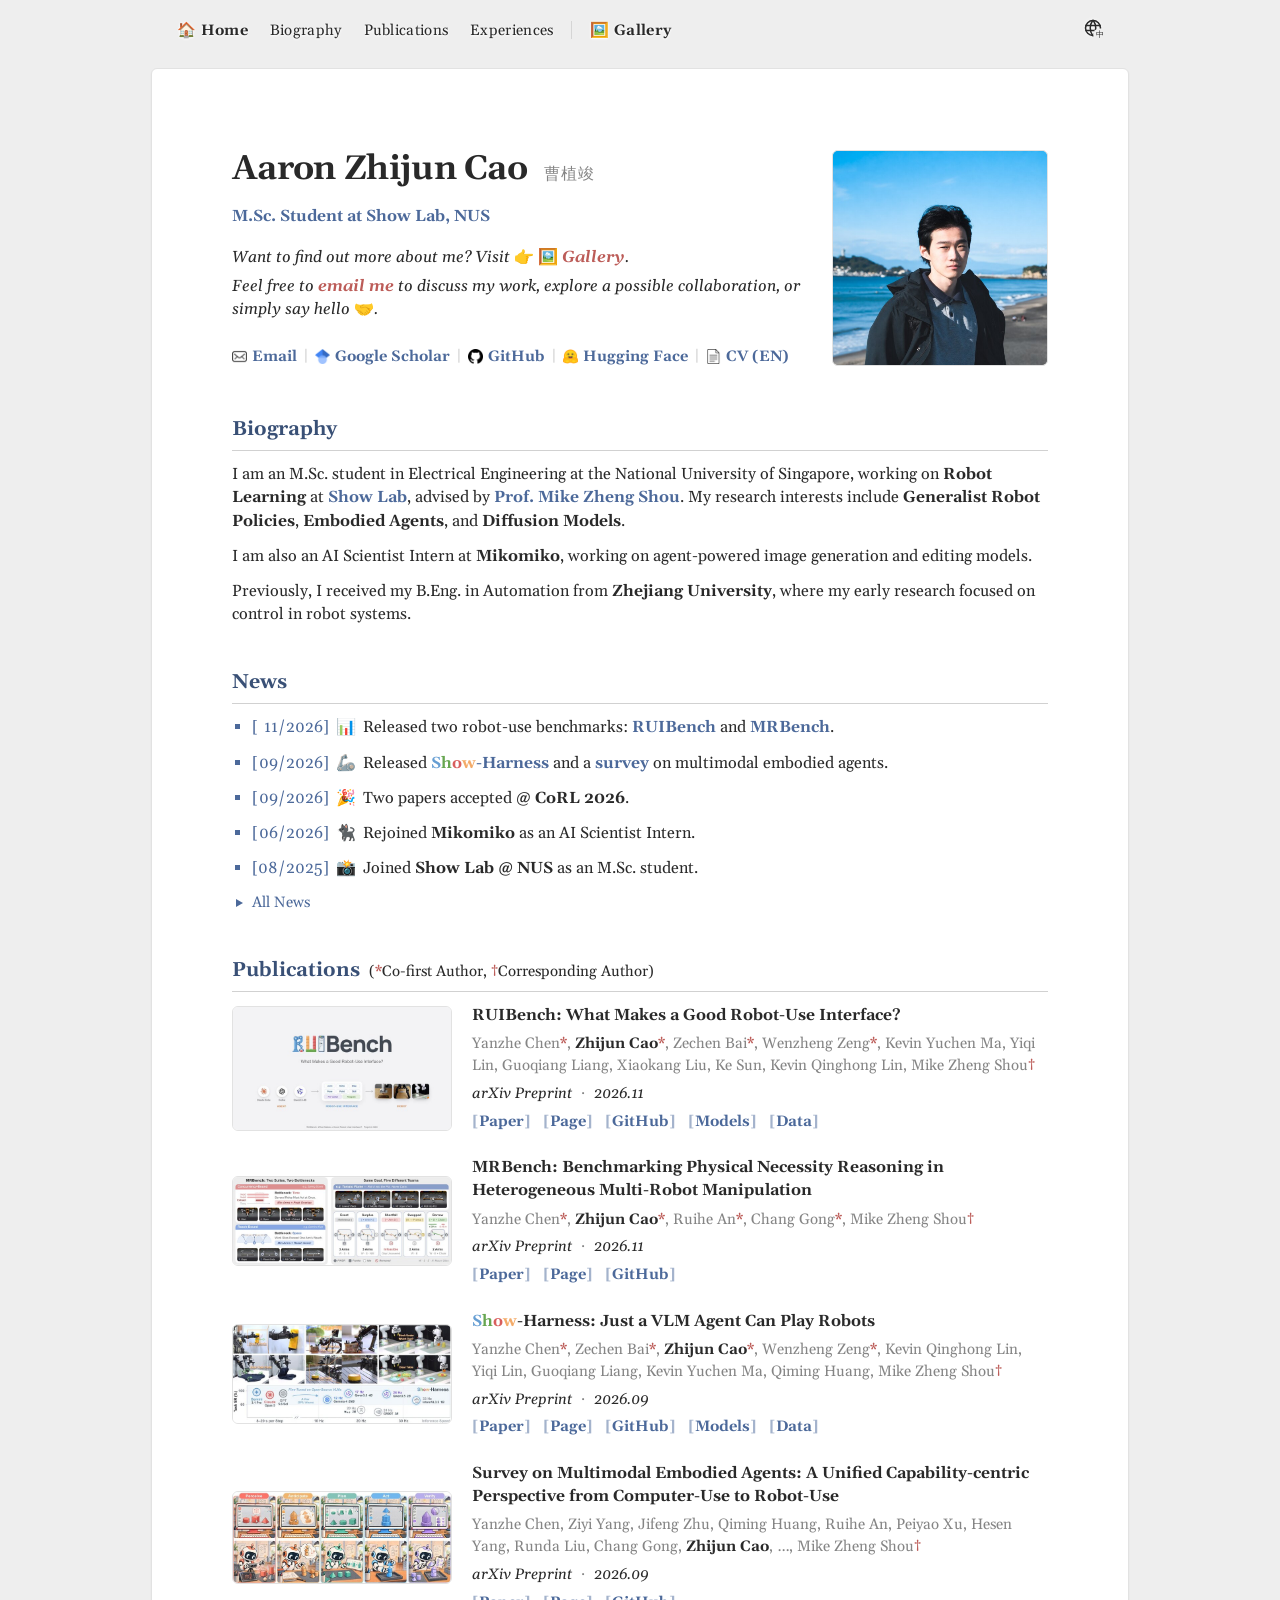
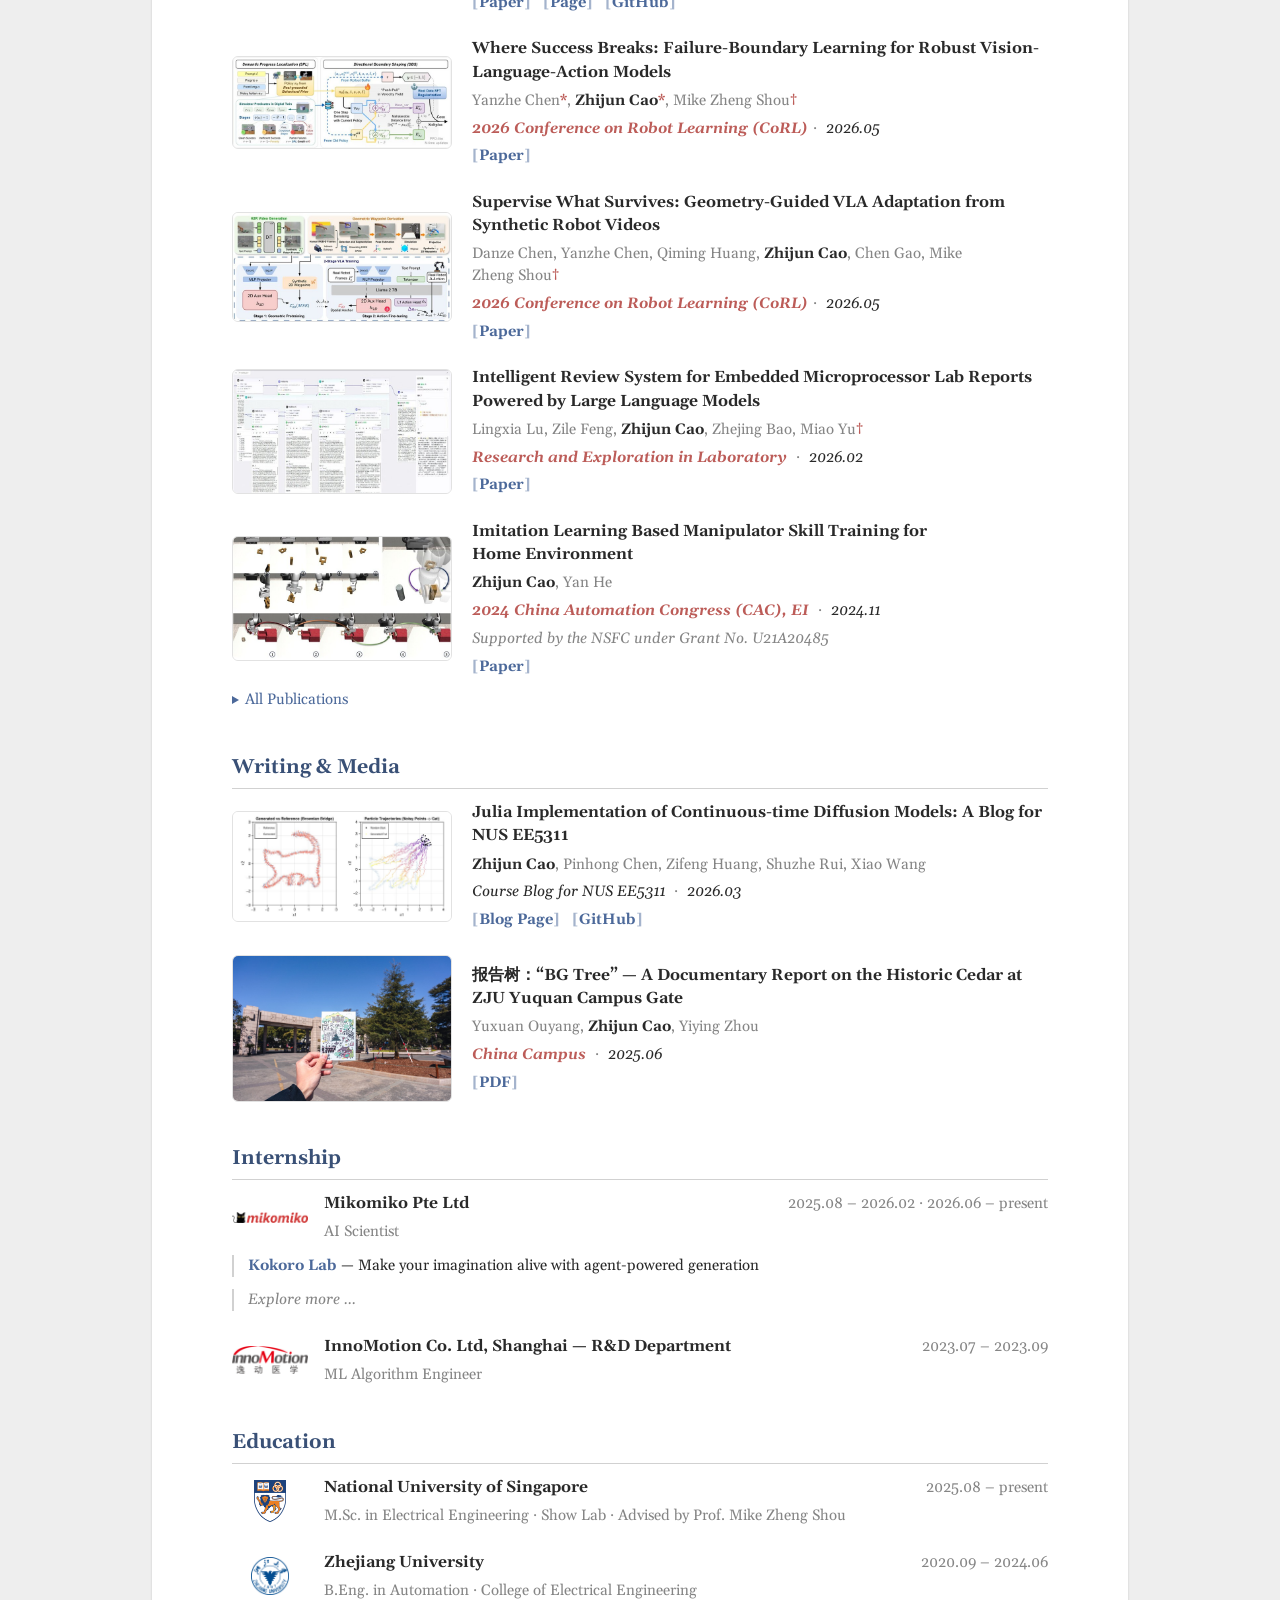
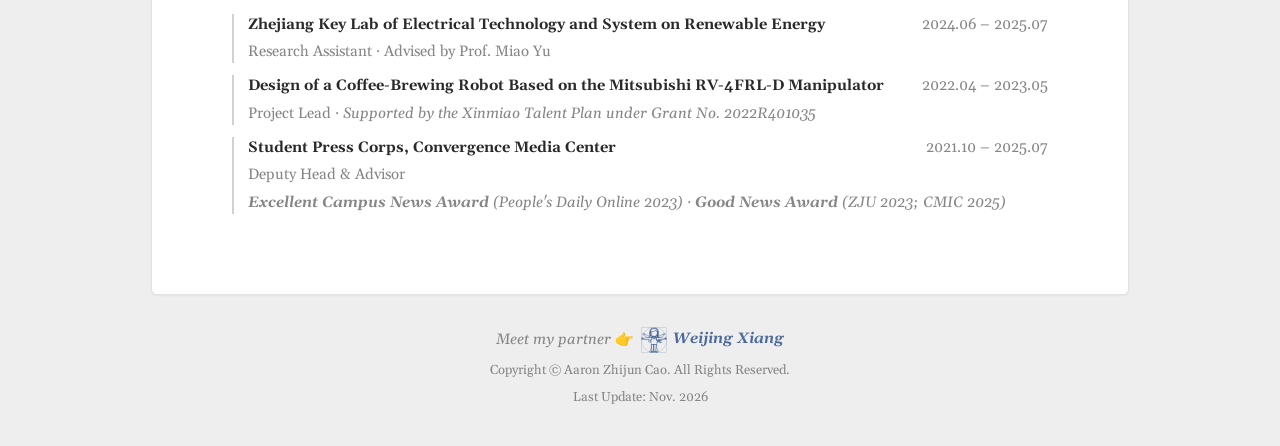
==== commit c54c3de5: "Link MRBench on arXiv; fill in the D1 database id Publications: MRBench's pending placeholder become" ====
--- a/index.html
+++ b/index.html
@@ -177,7 +177,7 @@
           <img src="assets/img/icon/instagram.png" alt="" width="15" height="15">Instagram
         </a>
         -->
-        <a href="assets/pdf/CV_ZhijunCao.pdf?v=202611241500" data-i18n="contact.cv">
+        <a href="assets/pdf/CV_ZhijunCao.pdf?v=202611251224" data-i18n="contact.cv">
           <img src="assets/img/icon/cv.png" alt="" width="15" height="15">
           CV (EN)
         </a>
@@ -263,7 +263,7 @@
         </p>
         <p class="venue" data-i18n="paper.venue8">arXiv Preprint <span class="dot">·</span> 2026.11</p>
         <div class="tags">
-          <span data-i18n="paper.pending">Paper link to be updated</span>   <!-- then: <a href="https://arxiv.org/abs/XXXX.XXXXX" data-i18n="link.paper">Paper</a> -->
+          <a href="https://arxiv.org/abs/2611.32803" data-i18n="link.paper">Paper</a>
           <a href="https://showlab.github.io/MRBench/" data-i18n="link.page">Page</a>
           <a href="https://github.com/showlab/MRBench" data-gh-stars="showlab/MRBench">GitHub</a>
         </div>
